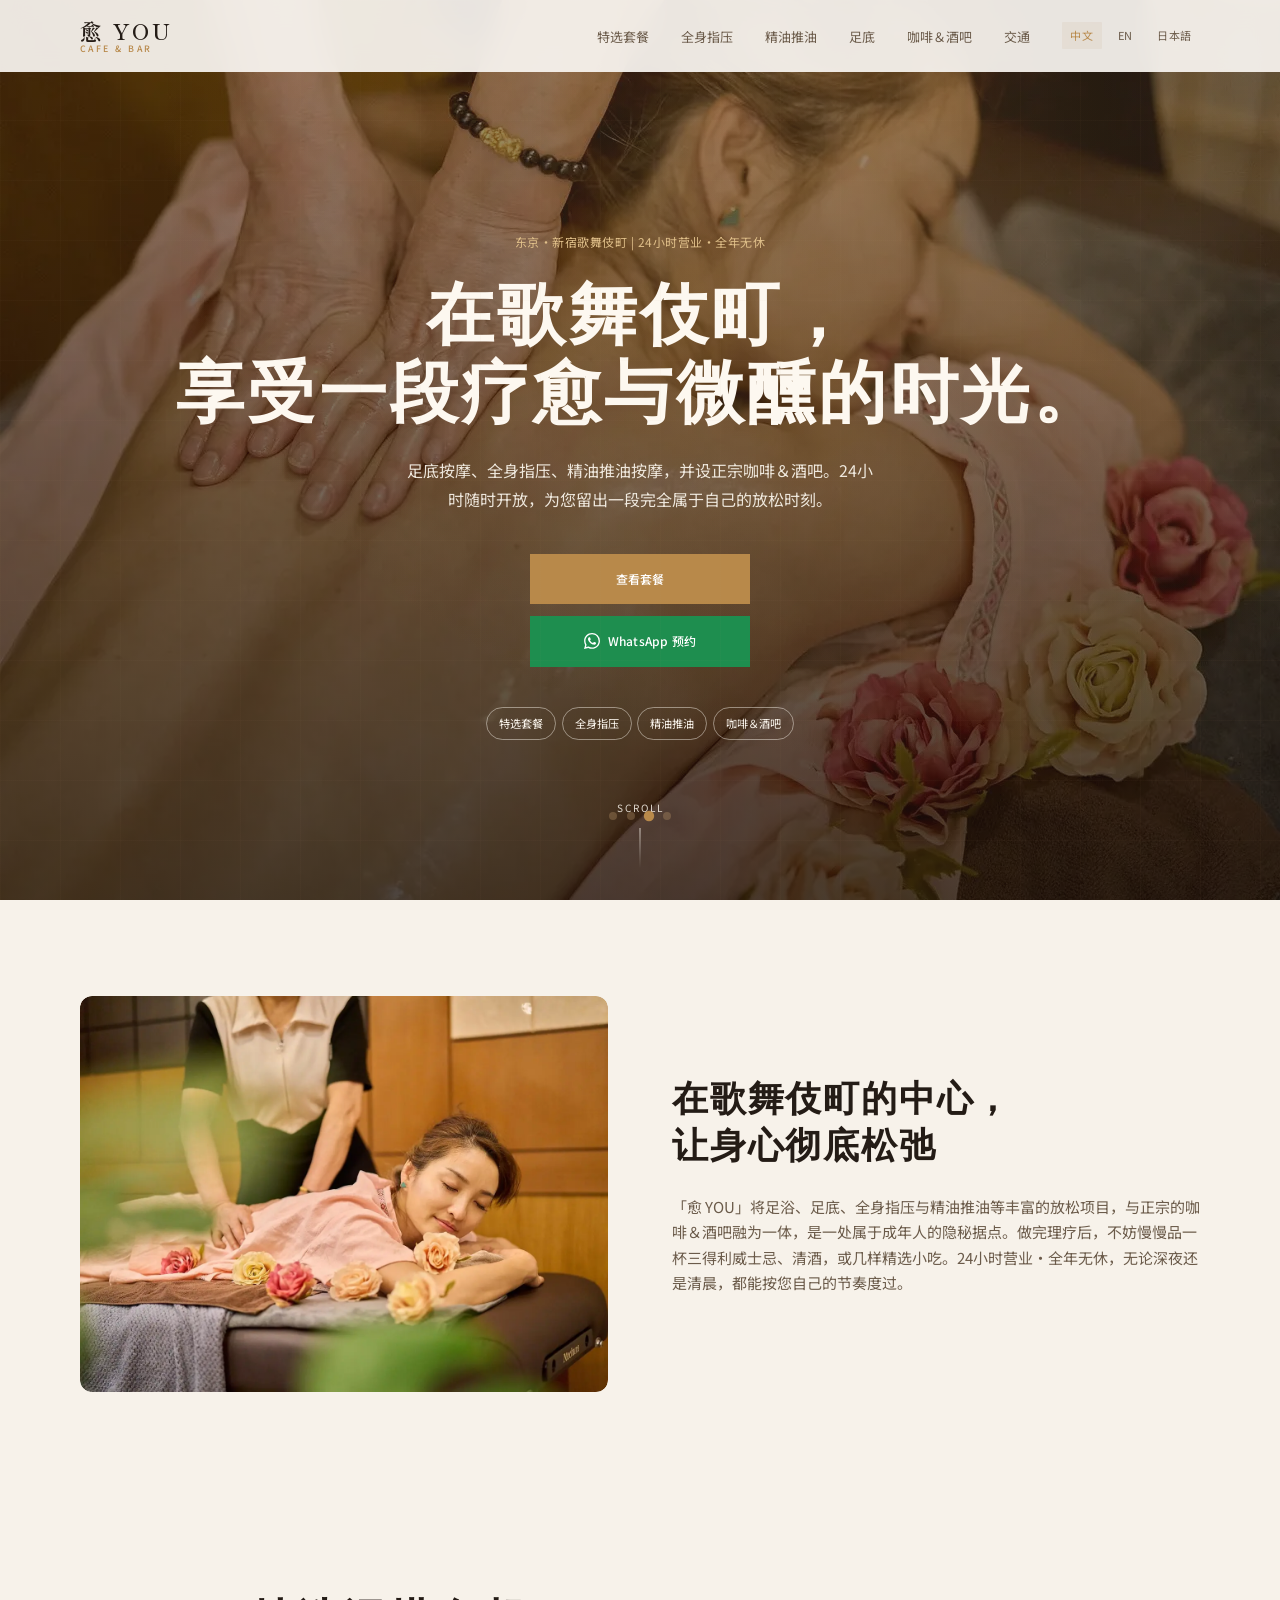
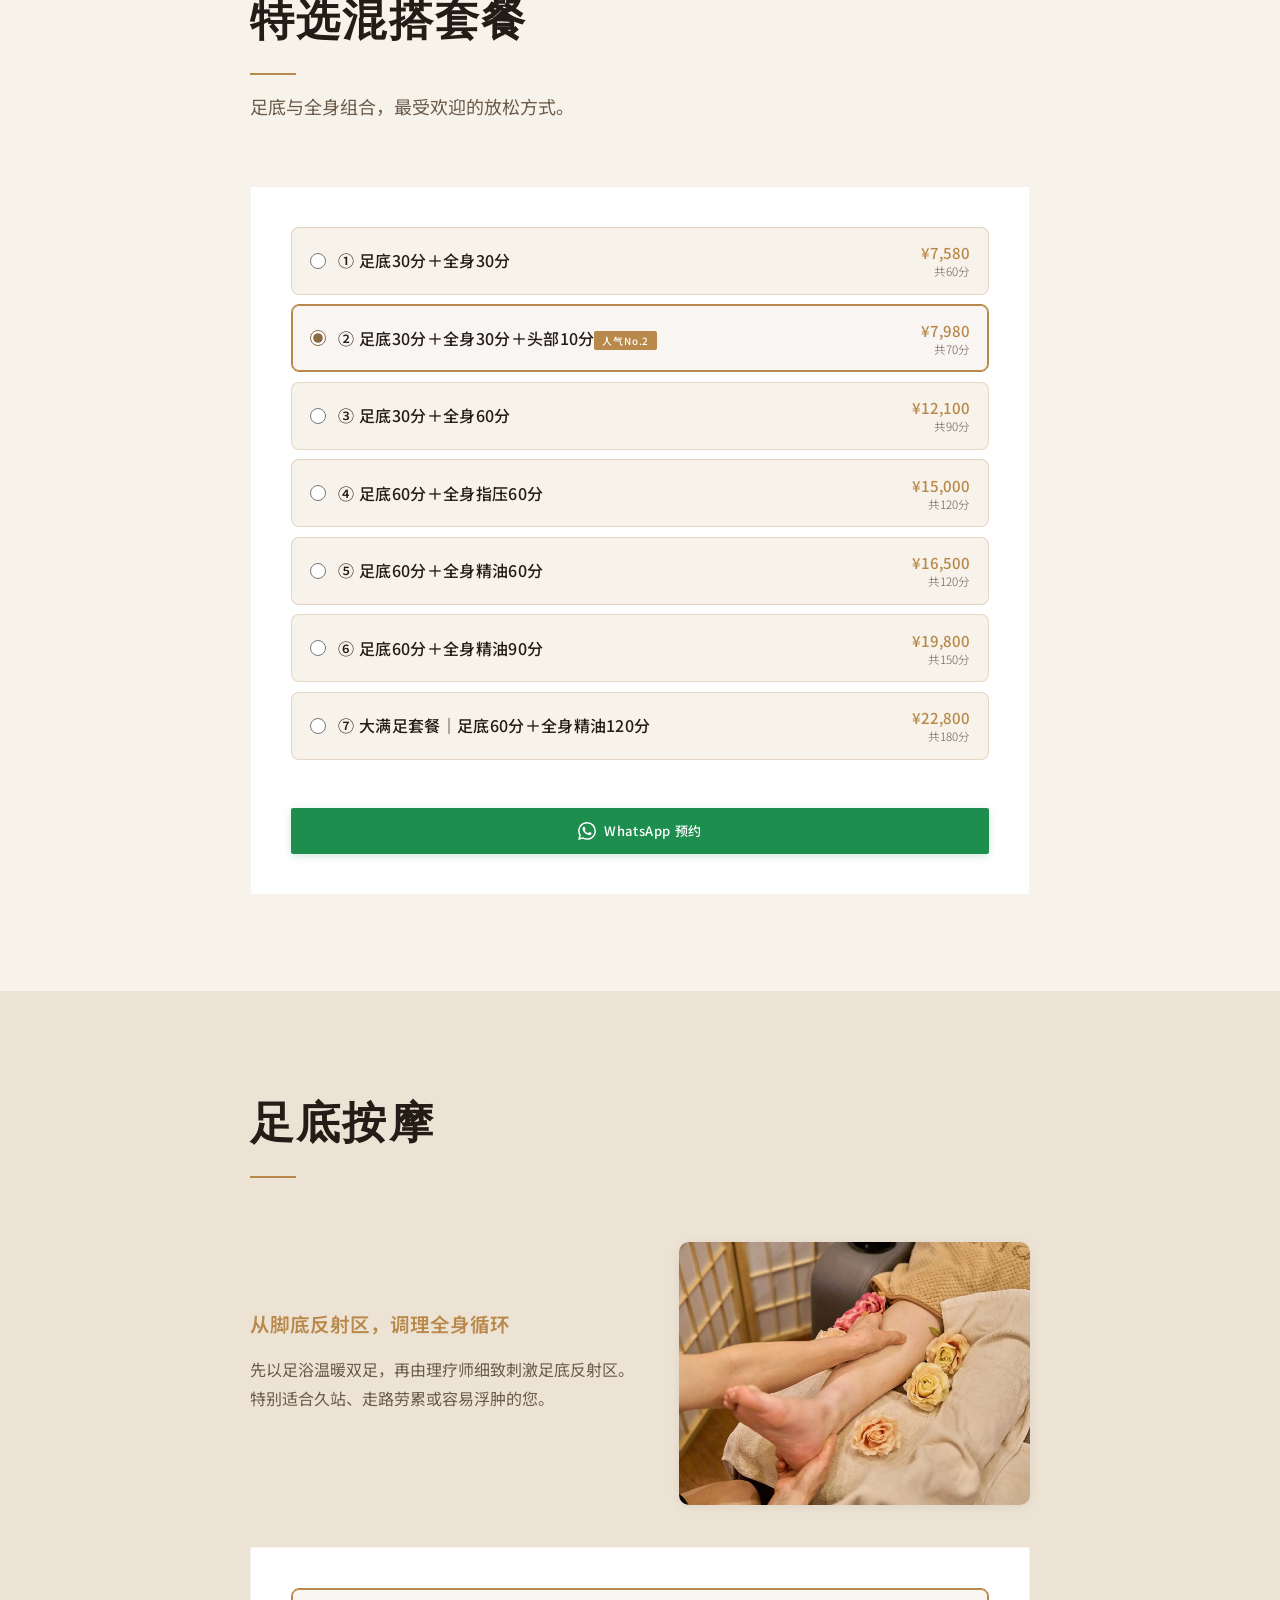
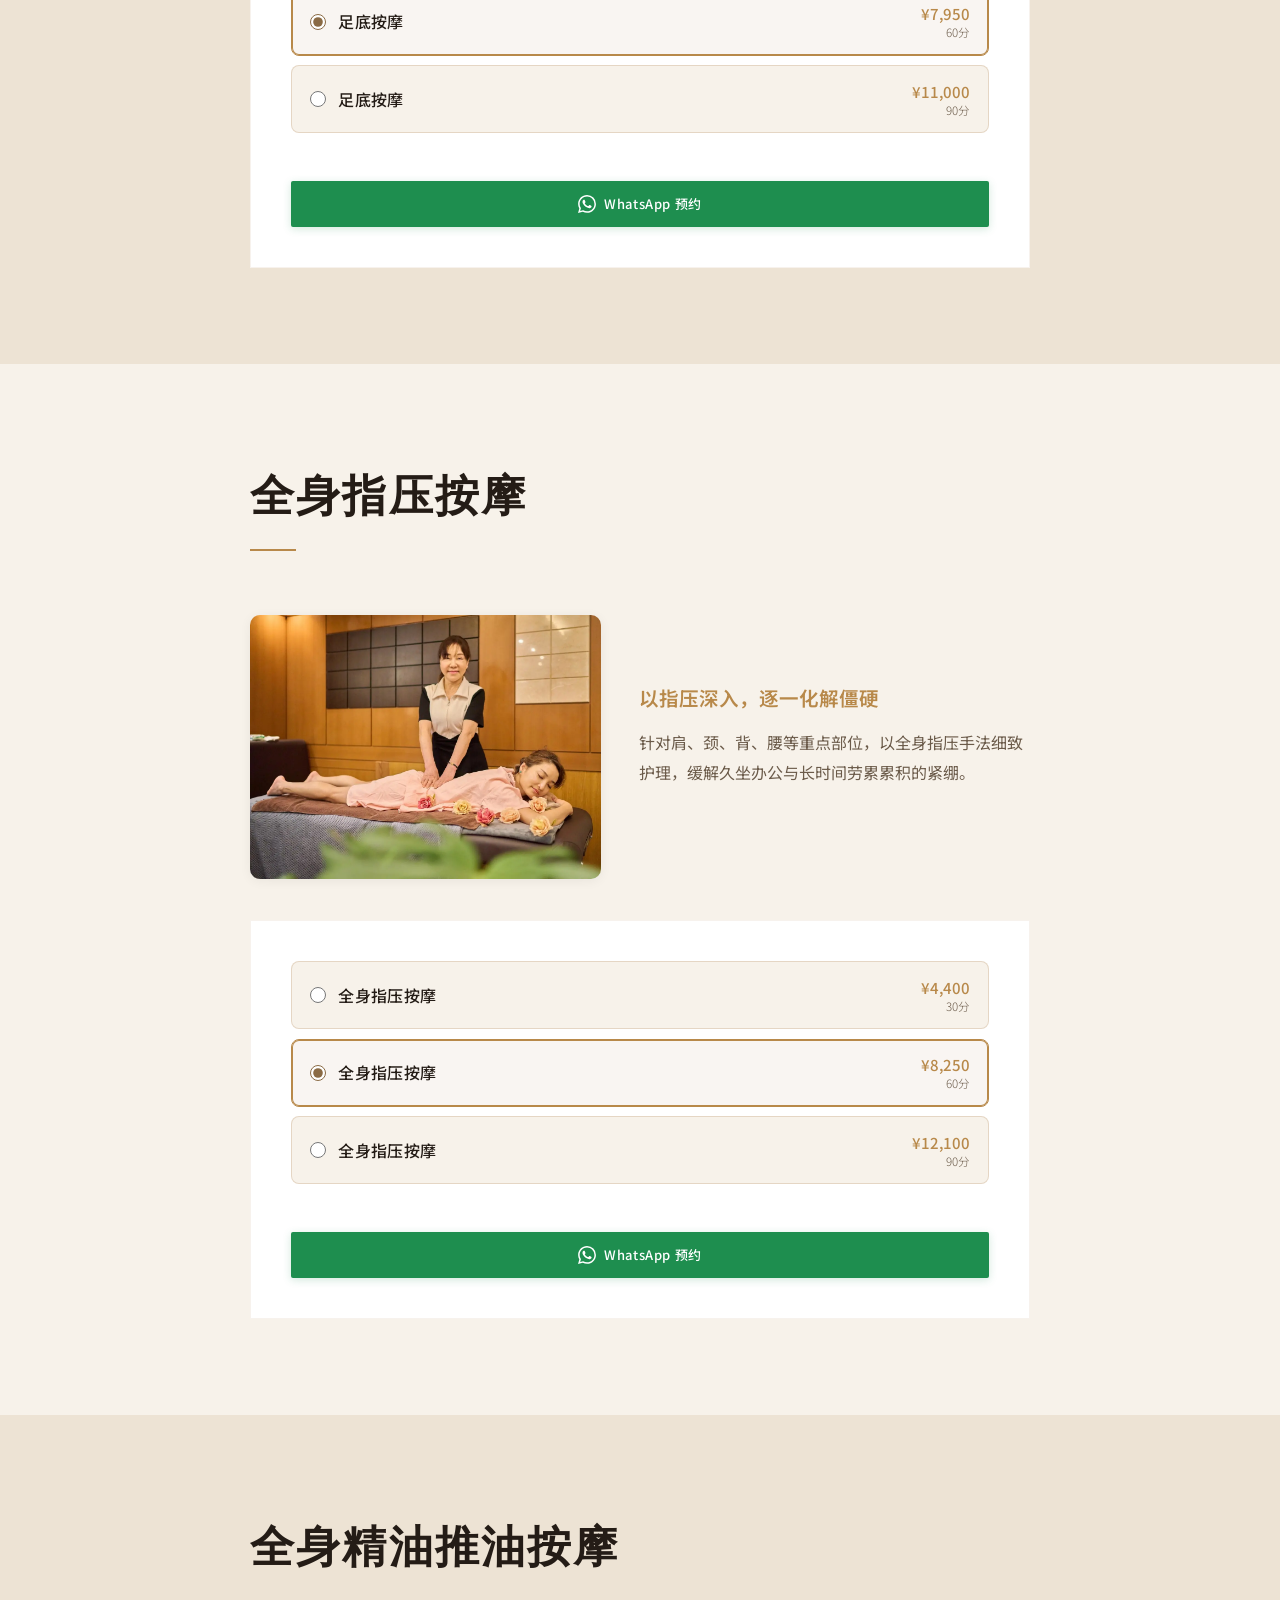
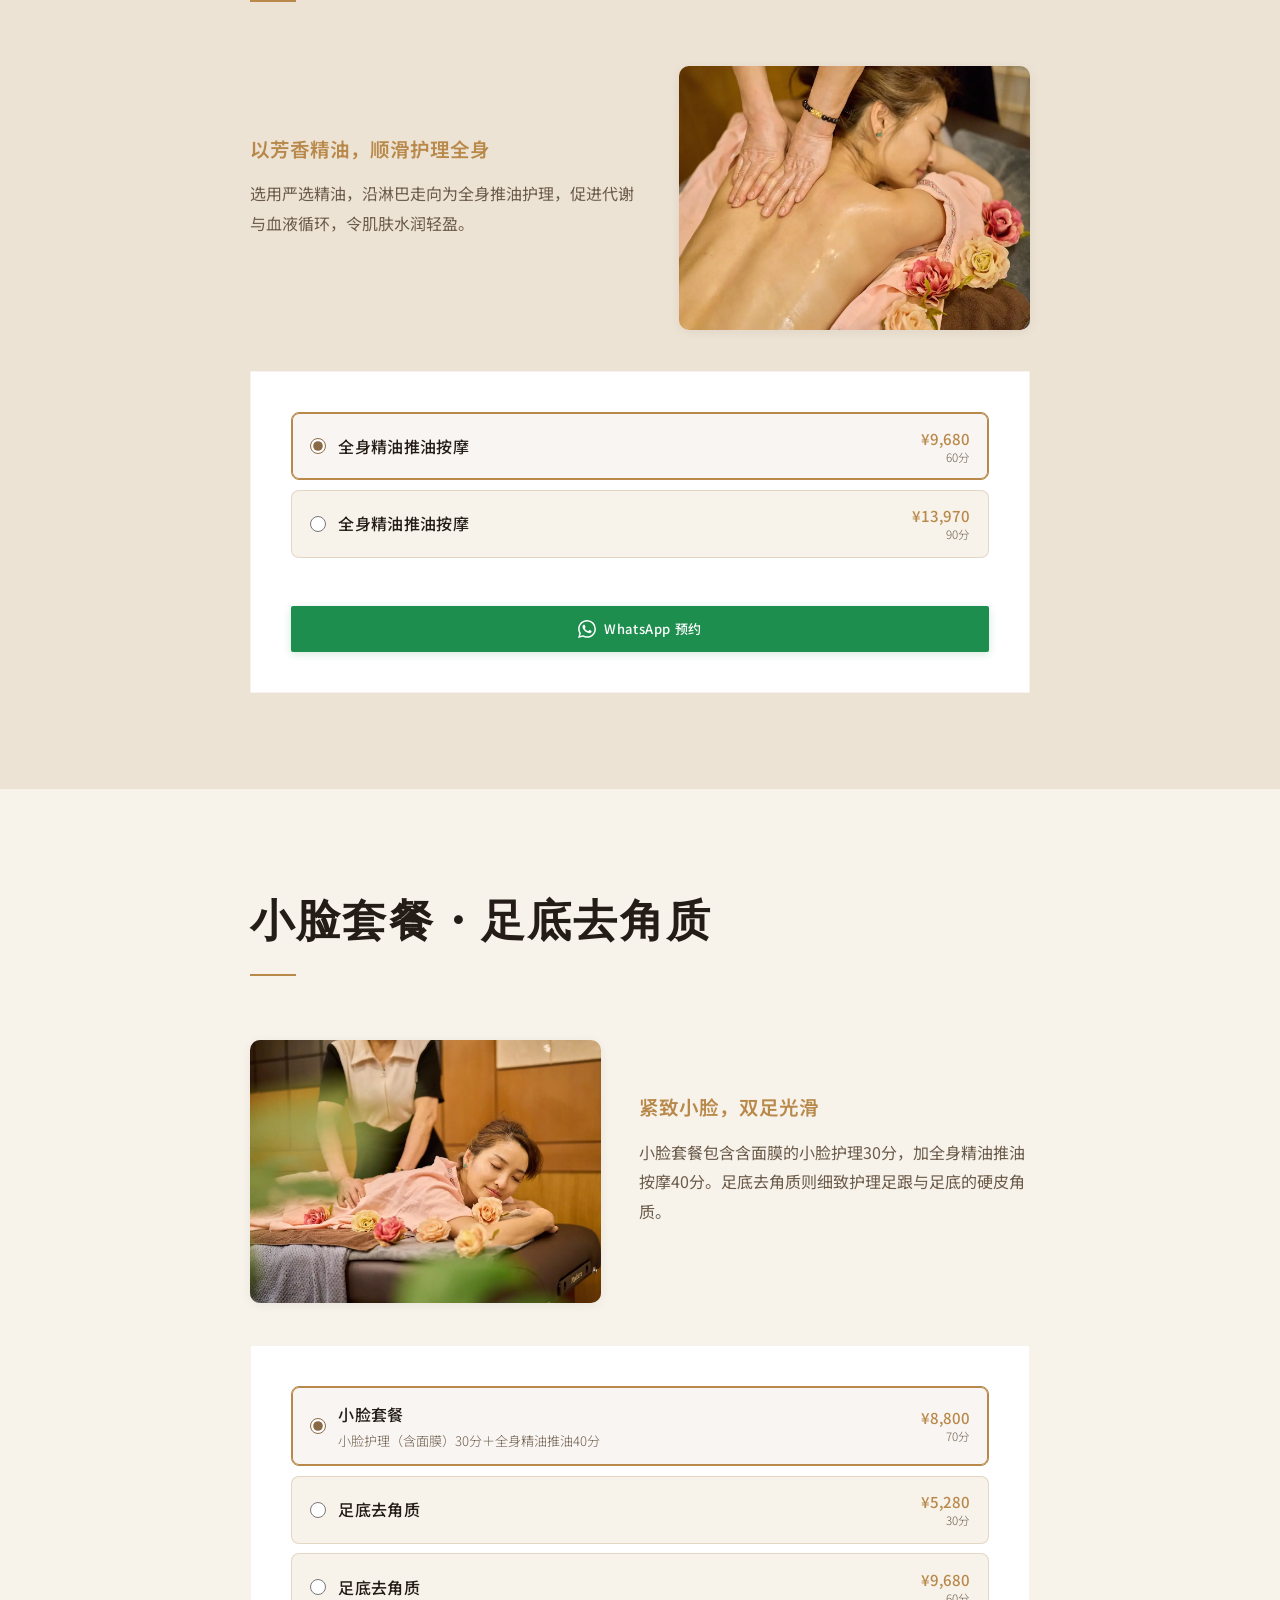
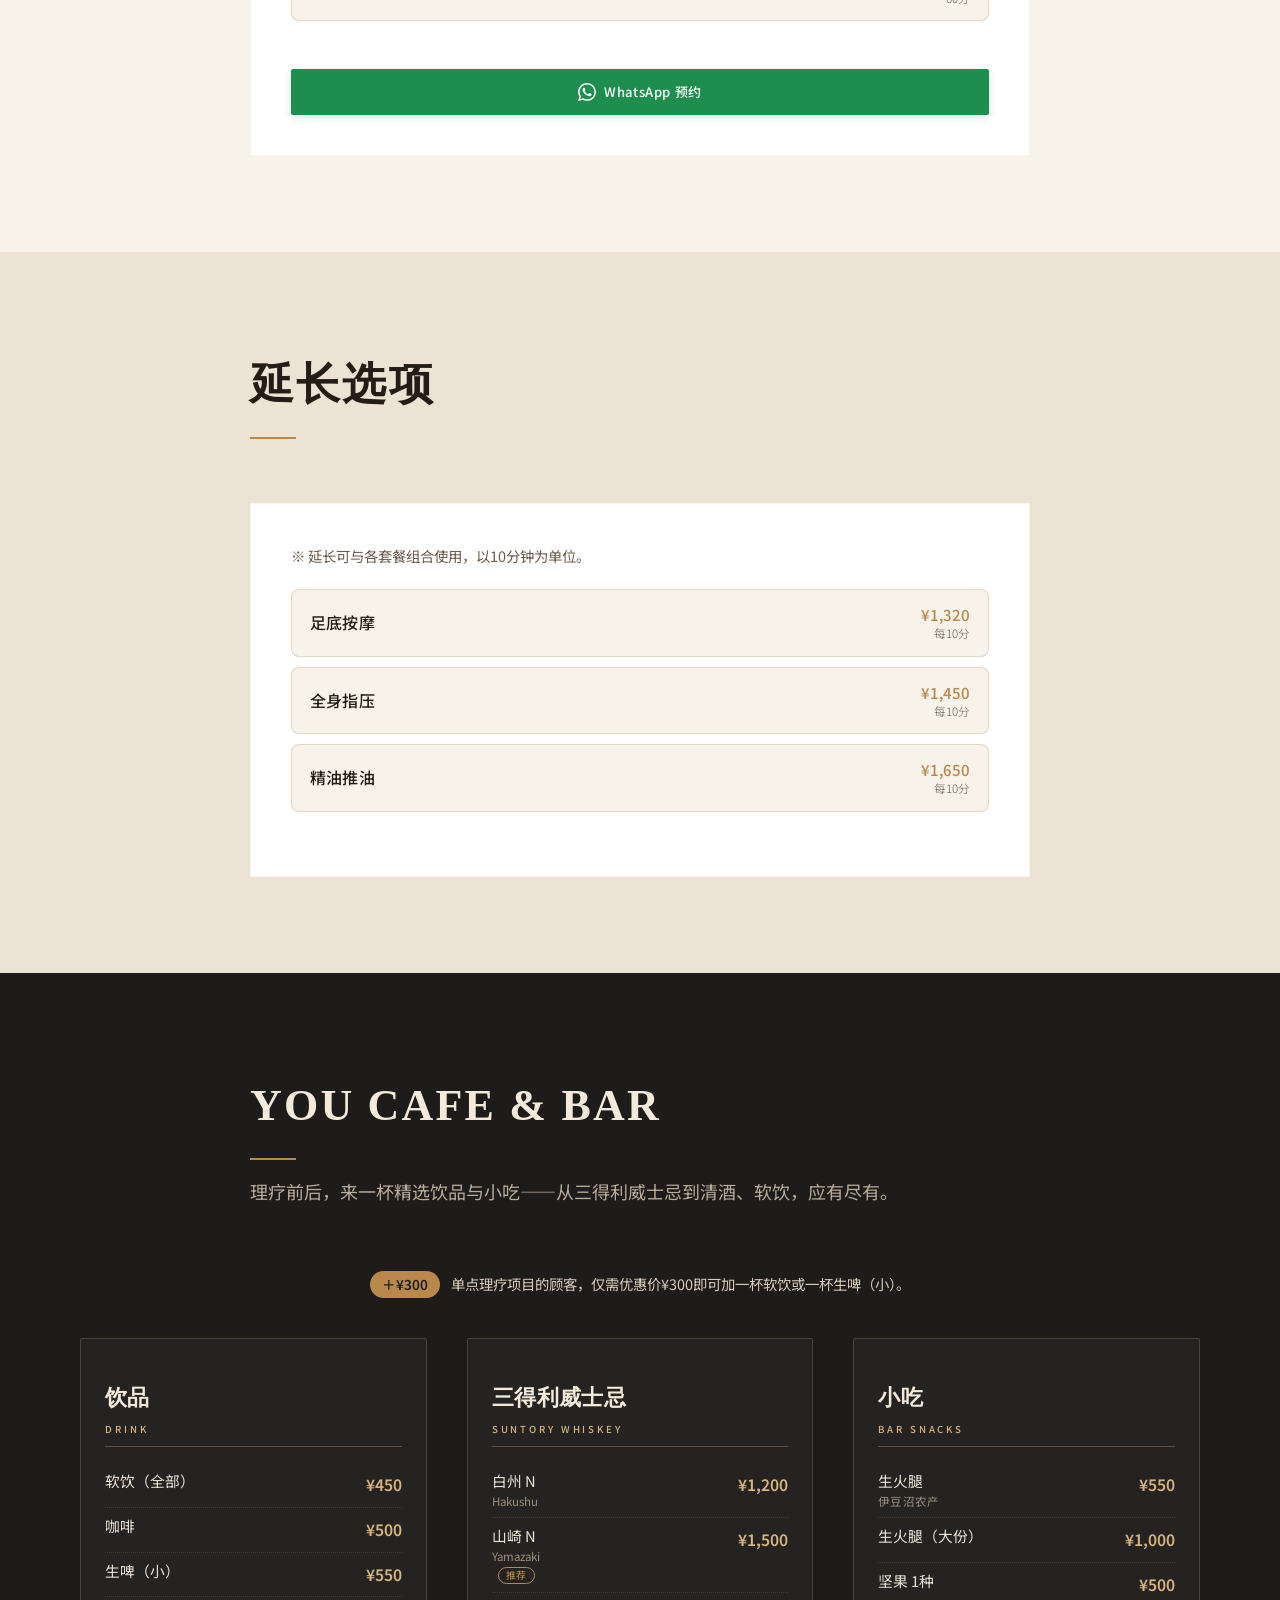
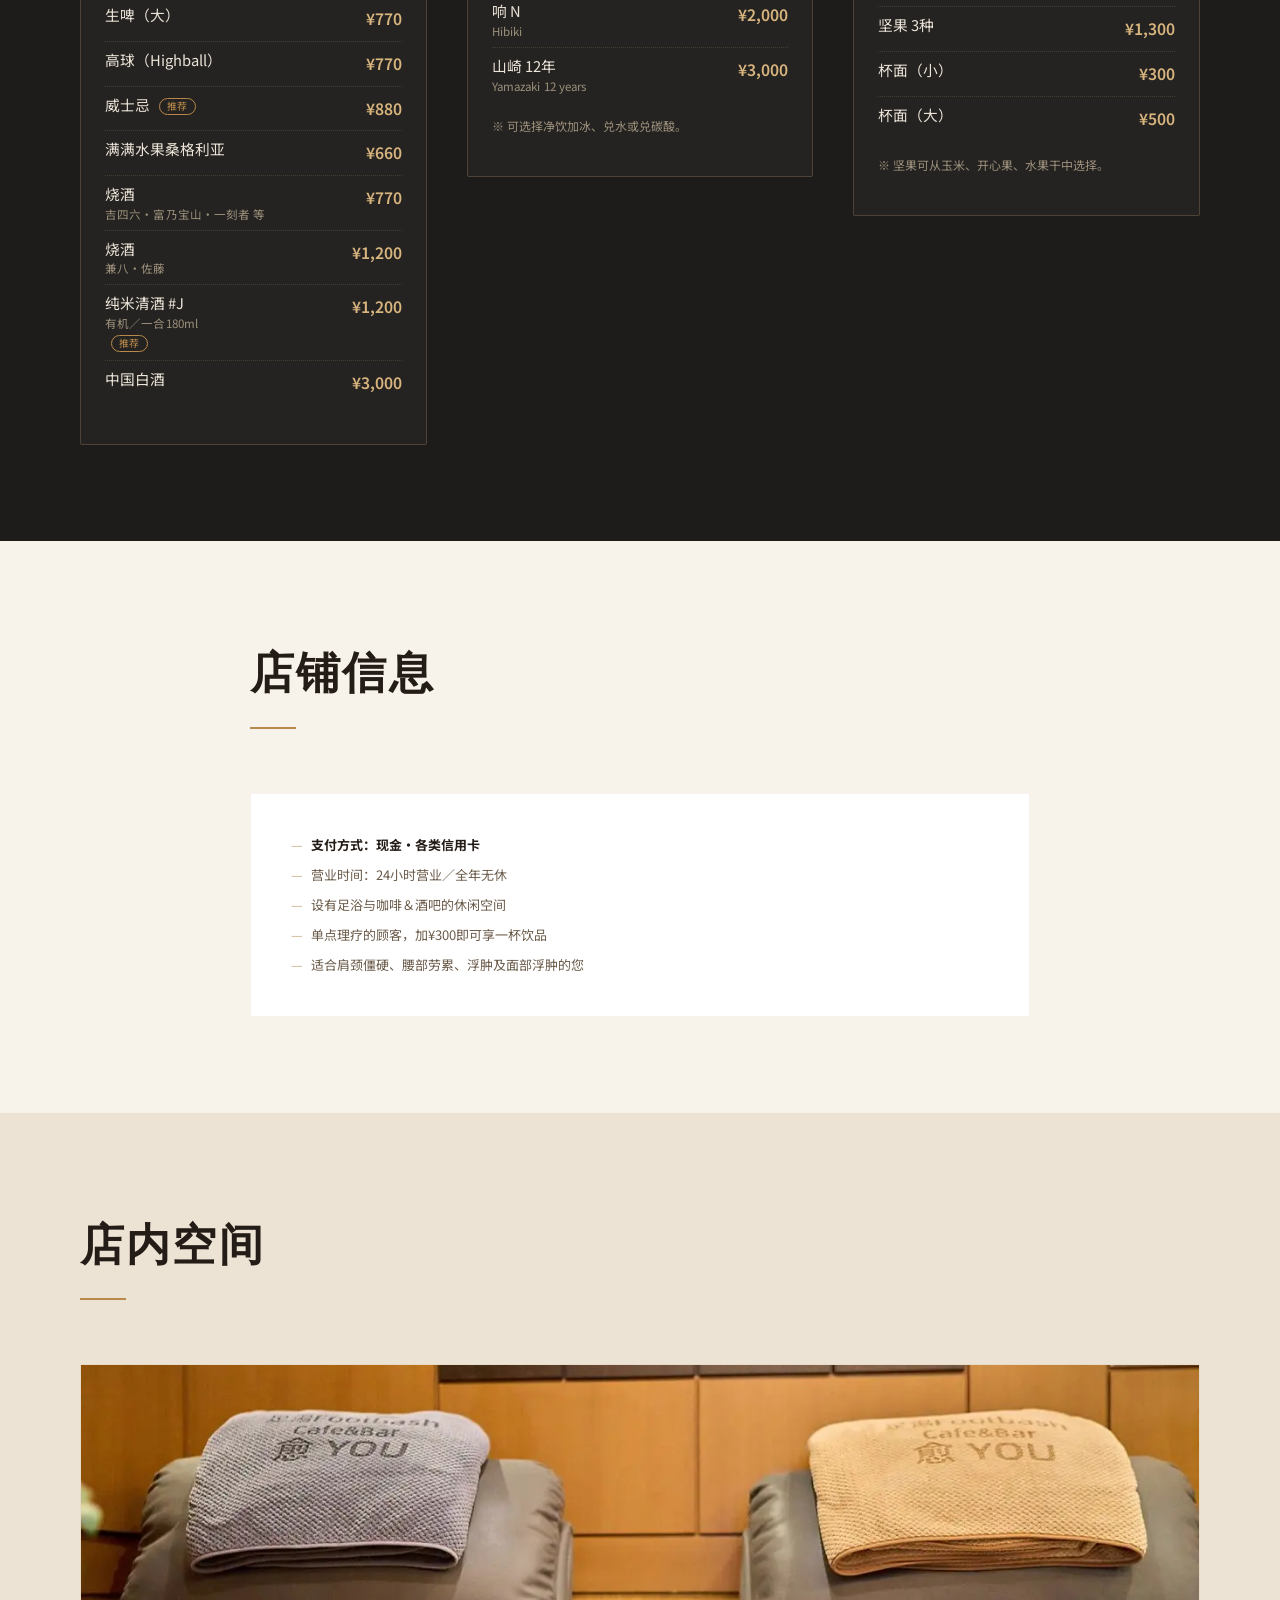
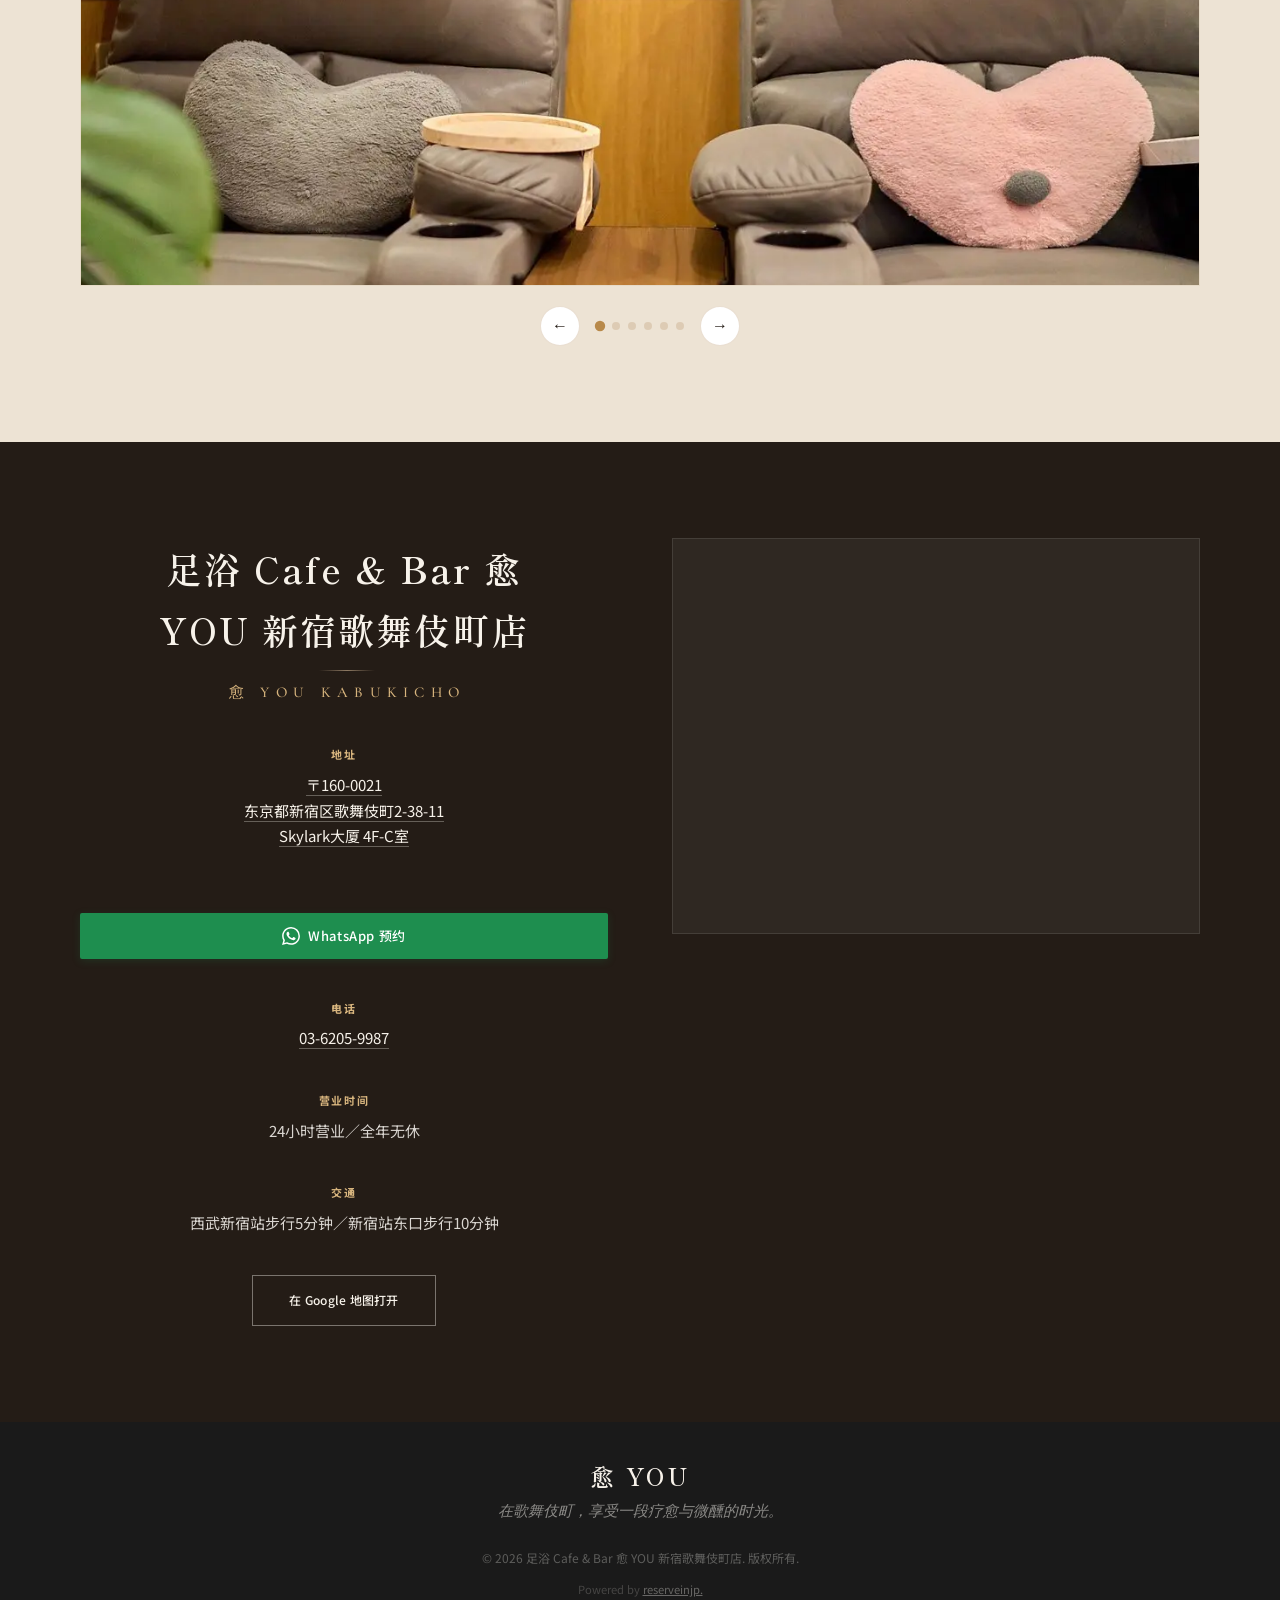
==== cn/index.html @ da5c8e1c "Deploy 足湯 Cafe & Bar 愈 YOU 新宿歌舞伎町店 site (jp/en/cn + booking + CAFE&BAR)" ====
<!DOCTYPE html>
<html lang="zh-CN">
<head>
  <meta charset="UTF-8">
  <meta name="viewport" content="width=device-width, initial-scale=1.0">
  <meta name="description" content="东京・新宿歌舞伎町「足浴 Cafe & Bar 愈 YOU」。足底按摩、全身指压、精油推油按摩，并设正宗咖啡＆酒吧。24小时营业・全年无休，随时放松身心的成人休闲空间。">
  <title>足浴 Cafe &amp; Bar 愈 YOU 新宿歌舞伎町店 | 24小时营业的休闲会所</title>
  <link rel="preconnect" href="https://fonts.googleapis.com">
  <link rel="preconnect" href="https://fonts.gstatic.com" crossorigin>
  <link href="https://fonts.googleapis.com/css2?family=Cormorant+Garamond:wght@500&family=Noto+Sans+JP:wght@400;500;600&family=Noto+Sans+SC:wght@400;500&family=Shippori+Mincho:wght@500;600&display=swap" rel="stylesheet">
  <link rel="stylesheet" href="../styles.css">
</head>
<body>
  <header class="header" id="header">
    <nav class="nav container">
      <a href="../landing.html" class="logo">愈 YOU<span class="logo-sub">Cafe &amp; Bar</span></a>
      <button class="nav-toggle" aria-label="menu" aria-expanded="false">
        <span></span>
        <span></span>
      </button>
      <div class="nav-menu">
        <ul class="nav-links">
          <li><a href="#special">特选套餐</a></li>
          <li><a href="#body">全身指压</a></li>
          <li><a href="#oil">精油推油</a></li>
          <li><a href="#foot">足底</a></li>
          <li><a href="#cafebar">咖啡＆酒吧</a></li>
          <li><a href="#visit">交通</a></li>
        </ul>
        <div class="lang-switch">
          <a href="../cn/index.html" class="active">中文</a>
          <a href="../en/index.html">EN</a>
          <a href="../jp/index.html">日本語</a>
        </div>
      </div>
    </nav>
  </header>

  <main>
    <section class="hero">
      <div class="hero-carousel" id="heroCarousel">
        <div class="hero-slide active" style="background-image: url(../assets/images/interior.webp);"></div>
        <div class="hero-slide" style="background-image: url(../assets/images/room.webp);"></div>
        <div class="hero-slide" style="background-image: url(../assets/images/oil.webp);"></div>
        <div class="hero-slide" style="background-image: url(../assets/images/bar.webp);"></div>
      </div>
      <div class="hero-grid-overlay"></div>
      <div class="hero-content container">
        <p class="hero-tag">东京・新宿歌舞伎町 | 24小时营业・全年无休</p>
        <h1>在歌舞伎町，<br>享受一段疗愈与微醺的时光。</h1>
        <p class="hero-sub">足底按摩、全身指压、精油推油按摩，并设正宗咖啡＆酒吧。24小时随时开放，为您留出一段完全属于自己的放松时刻。</p>
        <div class="hero-cta">
          <a href="#special" class="btn btn-primary">查看套餐</a>
          <a href="../booking.html?lang=cn" class="btn btn-whatsapp">
            <svg viewBox="0 0 24 24"><path d="M17.472 14.382c-.297-.149-1.758-.867-2.03-.967-.273-.099-.471-.148-.67.15-.197.297-.767.966-.94 1.164-.173.199-.347.223-.644.075-.297-.15-1.255-.463-2.39-1.475-.884-.788-1.48-1.761-1.653-2.059-.173-.297-.018-.458.13-.606.134-.133.298-.347.446-.52.149-.174.198-.298.298-.497.099-.198.05-.371-.025-.52-.075-.149-.669-1.612-.916-2.207-.242-.579-.487-.5-.669-.51-.173-.008-.371-.01-.57-.01-.198 0-.52.074-.792.372-.272.297-1.04 1.016-1.04 2.479 0 1.462 1.065 2.875 1.213 3.074.149.198 2.096 3.2 5.077 4.487.709.306 1.262.489 1.694.625.712.227 1.36.195 1.871.118.571-.085 1.758-.719 2.006-1.413.248-.694.248-1.289.173-1.413-.074-.124-.272-.198-.57-.347m-5.421 7.403h-.004a9.87 9.87 0 01-5.031-1.378l-.361-.214-3.741.982.998-3.648-.235-.374a9.86 9.86 0 01-1.51-5.26c.001-5.45 4.436-9.884 9.888-9.884 2.64 0 5.122 1.03 6.988 2.898a9.825 9.825 0 012.893 6.994c-.003 5.45-4.437 9.884-9.885 9.884m8.413-18.297A11.815 11.815 0 0012.05 0C5.495 0 .16 5.335.157 11.892c0 2.096.547 4.142 1.588 5.945L.057 24l6.305-1.654a11.882 11.882 0 005.683 1.448h.005c6.554 0 11.89-5.335 11.893-11.893a11.821 11.821 0 00-3.48-8.413Z"/></svg>
            WhatsApp 预约
          </a>
        </div>
        <div class="hero-quick-nav">
          <a href="#special" class="hero-nav-pill">特选套餐</a>
          <a href="#body" class="hero-nav-pill">全身指压</a>
          <a href="#oil" class="hero-nav-pill">精油推油</a>
          <a href="#cafebar" class="hero-nav-pill">咖啡＆酒吧</a>
        </div>
      </div>
      <div class="hero-dots" id="heroDots">
        <button class="hero-dot active" data-index="0" aria-label="Slide 1"></button>
        <button class="hero-dot" data-index="1" aria-label="Slide 2"></button>
        <button class="hero-dot" data-index="2" aria-label="Slide 3"></button>
        <button class="hero-dot" data-index="3" aria-label="Slide 4"></button>
      </div>
      <div class="hero-scroll">
        <span>Scroll</span>
        <div class="scroll-line"></div>
      </div>
    </section>

    <section class="intro section">
      <div class="container intro-grid">
        <div class="intro-text">
          <h2>在歌舞伎町的中心，<br>让身心彻底松弛</h2>
          <p>「愈 YOU」将足浴、足底、全身指压与精油推油等丰富的放松项目，与正宗的咖啡＆酒吧融为一体，是一处属于成年人的隐秘据点。做完理疗后，不妨慢慢品一杯三得利威士忌、清酒，或几样精选小吃。24小时营业・全年无休，无论深夜还是清晨，都能按您自己的节奏度过。</p>
        </div>
        <div class="intro-features">
          <div class="intro-promo-image">
            <img src="../assets/images/relax.webp" alt="愈 YOU 新宿歌舞伎町店" loading="lazy">
          </div>
        </div>
      </div>
    </section>

    <section class="services section" id="special">
      <div class="container">
        <header class="section-header">
          <h2>特选混搭套餐</h2>
          <p class="section-sub">足底与全身组合，最受欢迎的放松方式。</p>
        </header>
        <article class="service-card service-card-wide">
          <div class="option-rows">
            <label class="opt-row">
              <input type="radio" name="special-sel" value="Special 1: Foot30 + Body30 (60min)">
              <span class="opt-duration"><span class="opt-name">① 足底30分＋全身30分</span></span>
              <span class="opt-price">¥7,580<small>共60分</small></span>
            </label>
            <label class="opt-row">
              <input type="radio" name="special-sel" value="Special 2: Foot30 + Body30 + Head10 (70min)" checked>
              <span class="opt-duration"><span class="opt-name">② 足底30分＋全身30分＋头部10分<span class="opt-badge">人气No.2</span></span></span>
              <span class="opt-price">¥7,980<small>共70分</small></span>
            </label>
            <label class="opt-row">
              <input type="radio" name="special-sel" value="Special 3: Foot30 + Body60 (90min)">
              <span class="opt-duration"><span class="opt-name">③ 足底30分＋全身60分</span></span>
              <span class="opt-price">¥12,100<small>共90分</small></span>
            </label>
            <label class="opt-row">
              <input type="radio" name="special-sel" value="Special 4: Foot60 + Body Acupressure60 (120min)">
              <span class="opt-duration"><span class="opt-name">④ 足底60分＋全身指压60分</span></span>
              <span class="opt-price">¥15,000<small>共120分</small></span>
            </label>
            <label class="opt-row">
              <input type="radio" name="special-sel" value="Special 5: Foot60 + Body Oil60 (120min)">
              <span class="opt-duration"><span class="opt-name">⑤ 足底60分＋全身精油60分</span></span>
              <span class="opt-price">¥16,500<small>共120分</small></span>
            </label>
            <label class="opt-row">
              <input type="radio" name="special-sel" value="Special 6: Foot60 + Body Oil90 (150min)">
              <span class="opt-duration"><span class="opt-name">⑥ 足底60分＋全身精油90分</span></span>
              <span class="opt-price">¥19,800<small>共150分</small></span>
            </label>
            <label class="opt-row">
              <input type="radio" name="special-sel" value="Special 7 Grand: Foot60 + Body Oil120 (180min)">
              <span class="opt-duration"><span class="opt-name">⑦ 大满足套餐｜足底60分＋全身精油120分</span></span>
              <span class="opt-price">¥22,800<small>共180分</small></span>
            </label>
          </div>
          <a href="../booking.html?lang=cn" class="btn-booking"><svg viewBox="0 0 24 24" width="18" height="18"><path d="M17.472 14.382c-.297-.149-1.758-.867-2.03-.967-.273-.099-.471-.148-.67.15-.197.297-.767.966-.94 1.164-.173.199-.347.223-.644.075-.297-.15-1.255-.463-2.39-1.475-.884-.788-1.48-1.761-1.653-2.059-.173-.297-.018-.458.13-.606.134-.133.298-.347.446-.52.149-.174.198-.298.298-.497.099-.198.05-.371-.025-.52-.075-.149-.669-1.612-.916-2.207-.242-.579-.487-.5-.669-.51-.173-.008-.371-.01-.57-.01-.198 0-.52.074-.792.372-.272.297-1.04 1.016-1.04 2.479 0 1.462 1.065 2.875 1.213 3.074.149.198 2.096 3.2 5.077 4.487.709.306 1.262.489 1.694.625.712.227 1.36.195 1.871.118.571-.085 1.758-.719 2.006-1.413.248-.694.248-1.289.173-1.413-.074-.124-.272-.198-.57-.347m-5.421 7.403h-.004a9.87 9.87 0 01-5.031-1.378l-.361-.214-3.741.982.998-3.648-.235-.374a9.86 9.86 0 01-1.51-5.26c.001-5.45 4.436-9.884 9.888-9.884 2.64 0 5.122 1.03 6.988 2.898a9.825 9.825 0 012.893 6.994c-.003 5.45-4.437 9.884-9.885 9.884m8.413-18.297A11.815 11.815 0 0012.05 0C5.495 0 .16 5.335.157 11.892c0 2.096.547 4.142 1.588 5.945L.057 24l6.305-1.654a11.882 11.882 0 005.683 1.448h.005c6.554 0 11.89-5.335 11.893-11.893a11.821 11.821 0 00-3.48-8.413Z" fill="currentColor"/></svg> WhatsApp 预约</a>
        </article>
      </div>
    </section>

    <section class="services section section-alt" id="foot">
      <div class="container">
        <header class="section-header">
          <h2>足底按摩</h2>
        </header>
        <div class="service-intro">
          <div class="service-photo"><img src="../assets/images/foot.webp" alt="足底按摩" loading="lazy"></div>
          <div class="service-desc">
            <p class="service-tagline">从脚底反射区，调理全身循环</p>
            <p>先以足浴温暖双足，再由理疗师细致刺激足底反射区。特别适合久站、走路劳累或容易浮肿的您。</p>
          </div>
        </div>
        <article class="service-card service-card-wide">
          <div class="option-rows">
            <label class="opt-row">
              <input type="radio" name="foot-sel" value="Foot Massage 60min" checked>
              <span class="opt-duration"><span class="opt-name">足底按摩</span></span>
              <span class="opt-price">¥7,950<small>60分</small></span>
            </label>
            <label class="opt-row">
              <input type="radio" name="foot-sel" value="Foot Massage 90min">
              <span class="opt-duration"><span class="opt-name">足底按摩</span></span>
              <span class="opt-price">¥11,000<small>90分</small></span>
            </label>
          </div>
          <a href="../booking.html?lang=cn" class="btn-booking"><svg viewBox="0 0 24 24" width="18" height="18"><path d="M17.472 14.382c-.297-.149-1.758-.867-2.03-.967-.273-.099-.471-.148-.67.15-.197.297-.767.966-.94 1.164-.173.199-.347.223-.644.075-.297-.15-1.255-.463-2.39-1.475-.884-.788-1.48-1.761-1.653-2.059-.173-.297-.018-.458.13-.606.134-.133.298-.347.446-.52.149-.174.198-.298.298-.497.099-.198.05-.371-.025-.52-.075-.149-.669-1.612-.916-2.207-.242-.579-.487-.5-.669-.51-.173-.008-.371-.01-.57-.01-.198 0-.52.074-.792.372-.272.297-1.04 1.016-1.04 2.479 0 1.462 1.065 2.875 1.213 3.074.149.198 2.096 3.2 5.077 4.487.709.306 1.262.489 1.694.625.712.227 1.36.195 1.871.118.571-.085 1.758-.719 2.006-1.413.248-.694.248-1.289.173-1.413-.074-.124-.272-.198-.57-.347m-5.421 7.403h-.004a9.87 9.87 0 01-5.031-1.378l-.361-.214-3.741.982.998-3.648-.235-.374a9.86 9.86 0 01-1.51-5.26c.001-5.45 4.436-9.884 9.888-9.884 2.64 0 5.122 1.03 6.988 2.898a9.825 9.825 0 012.893 6.994c-.003 5.45-4.437 9.884-9.885 9.884m8.413-18.297A11.815 11.815 0 0012.05 0C5.495 0 .16 5.335.157 11.892c0 2.096.547 4.142 1.588 5.945L.057 24l6.305-1.654a11.882 11.882 0 005.683 1.448h.005c6.554 0 11.89-5.335 11.893-11.893a11.821 11.821 0 00-3.48-8.413Z" fill="currentColor"/></svg> WhatsApp 预约</a>
        </article>
      </div>
    </section>

    <section class="services section" id="body">
      <div class="container">
        <header class="section-header">
          <h2>全身指压按摩</h2>
        </header>
        <div class="service-intro">
          <div class="service-photo"><img src="../assets/images/room.webp" alt="全身指压按摩" loading="lazy"></div>
          <div class="service-desc">
            <p class="service-tagline">以指压深入，逐一化解僵硬</p>
            <p>针对肩、颈、背、腰等重点部位，以全身指压手法细致护理，缓解久坐办公与长时间劳累累积的紧绷。</p>
          </div>
        </div>
        <article class="service-card service-card-wide">
          <div class="option-rows">
            <label class="opt-row">
              <input type="radio" name="body-sel" value="Body Acupressure 30min">
              <span class="opt-duration"><span class="opt-name">全身指压按摩</span></span>
              <span class="opt-price">¥4,400<small>30分</small></span>
            </label>
            <label class="opt-row">
              <input type="radio" name="body-sel" value="Body Acupressure 60min" checked>
              <span class="opt-duration"><span class="opt-name">全身指压按摩</span></span>
              <span class="opt-price">¥8,250<small>60分</small></span>
            </label>
            <label class="opt-row">
              <input type="radio" name="body-sel" value="Body Acupressure 90min">
              <span class="opt-duration"><span class="opt-name">全身指压按摩</span></span>
              <span class="opt-price">¥12,100<small>90分</small></span>
            </label>
          </div>
          <a href="../booking.html?lang=cn" class="btn-booking"><svg viewBox="0 0 24 24" width="18" height="18"><path d="M17.472 14.382c-.297-.149-1.758-.867-2.03-.967-.273-.099-.471-.148-.67.15-.197.297-.767.966-.94 1.164-.173.199-.347.223-.644.075-.297-.15-1.255-.463-2.39-1.475-.884-.788-1.48-1.761-1.653-2.059-.173-.297-.018-.458.13-.606.134-.133.298-.347.446-.52.149-.174.198-.298.298-.497.099-.198.05-.371-.025-.52-.075-.149-.669-1.612-.916-2.207-.242-.579-.487-.5-.669-.51-.173-.008-.371-.01-.57-.01-.198 0-.52.074-.792.372-.272.297-1.04 1.016-1.04 2.479 0 1.462 1.065 2.875 1.213 3.074.149.198 2.096 3.2 5.077 4.487.709.306 1.262.489 1.694.625.712.227 1.36.195 1.871.118.571-.085 1.758-.719 2.006-1.413.248-.694.248-1.289.173-1.413-.074-.124-.272-.198-.57-.347m-5.421 7.403h-.004a9.87 9.87 0 01-5.031-1.378l-.361-.214-3.741.982.998-3.648-.235-.374a9.86 9.86 0 01-1.51-5.26c.001-5.45 4.436-9.884 9.888-9.884 2.64 0 5.122 1.03 6.988 2.898a9.825 9.825 0 012.893 6.994c-.003 5.45-4.437 9.884-9.885 9.884m8.413-18.297A11.815 11.815 0 0012.05 0C5.495 0 .16 5.335.157 11.892c0 2.096.547 4.142 1.588 5.945L.057 24l6.305-1.654a11.882 11.882 0 005.683 1.448h.005c6.554 0 11.89-5.335 11.893-11.893a11.821 11.821 0 00-3.48-8.413Z" fill="currentColor"/></svg> WhatsApp 预约</a>
        </article>
      </div>
    </section>

    <section class="services section section-alt" id="oil">
      <div class="container">
        <header class="section-header">
          <h2>全身精油推油按摩</h2>
        </header>
        <div class="service-intro">
          <div class="service-photo"><img src="../assets/images/oil.webp" alt="全身精油推油按摩" loading="lazy"></div>
          <div class="service-desc">
            <p class="service-tagline">以芳香精油，顺滑护理全身</p>
            <p>选用严选精油，沿淋巴走向为全身推油护理，促进代谢与血液循环，令肌肤水润轻盈。</p>
          </div>
        </div>
        <article class="service-card service-card-wide">
          <div class="option-rows">
            <label class="opt-row">
              <input type="radio" name="oil-sel" value="Body Oil Massage 60min" checked>
              <span class="opt-duration"><span class="opt-name">全身精油推油按摩</span></span>
              <span class="opt-price">¥9,680<small>60分</small></span>
            </label>
            <label class="opt-row">
              <input type="radio" name="oil-sel" value="Body Oil Massage 90min">
              <span class="opt-duration"><span class="opt-name">全身精油推油按摩</span></span>
              <span class="opt-price">¥13,970<small>90分</small></span>
            </label>
          </div>
          <a href="../booking.html?lang=cn" class="btn-booking"><svg viewBox="0 0 24 24" width="18" height="18"><path d="M17.472 14.382c-.297-.149-1.758-.867-2.03-.967-.273-.099-.471-.148-.67.15-.197.297-.767.966-.94 1.164-.173.199-.347.223-.644.075-.297-.15-1.255-.463-2.39-1.475-.884-.788-1.48-1.761-1.653-2.059-.173-.297-.018-.458.13-.606.134-.133.298-.347.446-.52.149-.174.198-.298.298-.497.099-.198.05-.371-.025-.52-.075-.149-.669-1.612-.916-2.207-.242-.579-.487-.5-.669-.51-.173-.008-.371-.01-.57-.01-.198 0-.52.074-.792.372-.272.297-1.04 1.016-1.04 2.479 0 1.462 1.065 2.875 1.213 3.074.149.198 2.096 3.2 5.077 4.487.709.306 1.262.489 1.694.625.712.227 1.36.195 1.871.118.571-.085 1.758-.719 2.006-1.413.248-.694.248-1.289.173-1.413-.074-.124-.272-.198-.57-.347m-5.421 7.403h-.004a9.87 9.87 0 01-5.031-1.378l-.361-.214-3.741.982.998-3.648-.235-.374a9.86 9.86 0 01-1.51-5.26c.001-5.45 4.436-9.884 9.888-9.884 2.64 0 5.122 1.03 6.988 2.898a9.825 9.825 0 012.893 6.994c-.003 5.45-4.437 9.884-9.885 9.884m8.413-18.297A11.815 11.815 0 0012.05 0C5.495 0 .16 5.335.157 11.892c0 2.096.547 4.142 1.588 5.945L.057 24l6.305-1.654a11.882 11.882 0 005.683 1.448h.005c6.554 0 11.89-5.335 11.893-11.893a11.821 11.821 0 00-3.48-8.413Z" fill="currentColor"/></svg> WhatsApp 预约</a>
        </article>
      </div>
    </section>

    <section class="services section" id="face">
      <div class="container">
        <header class="section-header">
          <h2>小脸套餐・足底去角质</h2>
        </header>
        <div class="service-intro">
          <div class="service-photo"><img src="../assets/images/relax.webp" alt="小脸套餐" loading="lazy"></div>
          <div class="service-desc">
            <p class="service-tagline">紧致小脸，双足光滑</p>
            <p>小脸套餐包含含面膜的小脸护理30分，加全身精油推油按摩40分。足底去角质则细致护理足跟与足底的硬皮角质。</p>
          </div>
        </div>
        <article class="service-card service-card-wide">
          <div class="option-rows">
            <label class="opt-row">
              <input type="radio" name="face-sel" value="Small Face Course (Face Pack 30min + Body Oil 40min) 70min" checked>
              <span class="opt-duration"><span class="opt-name">小脸套餐</span><span class="opt-sub">小脸护理（含面膜）30分＋全身精油推油40分</span></span>
              <span class="opt-price">¥8,800<small>70分</small></span>
            </label>
            <label class="opt-row">
              <input type="radio" name="face-sel" value="Foot Callus Care 30min">
              <span class="opt-duration"><span class="opt-name">足底去角质</span></span>
              <span class="opt-price">¥5,280<small>30分</small></span>
            </label>
            <label class="opt-row">
              <input type="radio" name="face-sel" value="Foot Callus Care 60min">
              <span class="opt-duration"><span class="opt-name">足底去角质</span></span>
              <span class="opt-price">¥9,680<small>60分</small></span>
            </label>
          </div>
          <a href="../booking.html?lang=cn" class="btn-booking"><svg viewBox="0 0 24 24" width="18" height="18"><path d="M17.472 14.382c-.297-.149-1.758-.867-2.03-.967-.273-.099-.471-.148-.67.15-.197.297-.767.966-.94 1.164-.173.199-.347.223-.644.075-.297-.15-1.255-.463-2.39-1.475-.884-.788-1.48-1.761-1.653-2.059-.173-.297-.018-.458.13-.606.134-.133.298-.347.446-.52.149-.174.198-.298.298-.497.099-.198.05-.371-.025-.52-.075-.149-.669-1.612-.916-2.207-.242-.579-.487-.5-.669-.51-.173-.008-.371-.01-.57-.01-.198 0-.52.074-.792.372-.272.297-1.04 1.016-1.04 2.479 0 1.462 1.065 2.875 1.213 3.074.149.198 2.096 3.2 5.077 4.487.709.306 1.262.489 1.694.625.712.227 1.36.195 1.871.118.571-.085 1.758-.719 2.006-1.413.248-.694.248-1.289.173-1.413-.074-.124-.272-.198-.57-.347m-5.421 7.403h-.004a9.87 9.87 0 01-5.031-1.378l-.361-.214-3.741.982.998-3.648-.235-.374a9.86 9.86 0 01-1.51-5.26c.001-5.45 4.436-9.884 9.888-9.884 2.64 0 5.122 1.03 6.988 2.898a9.825 9.825 0 012.893 6.994c-.003 5.45-4.437 9.884-9.885 9.884m8.413-18.297A11.815 11.815 0 0012.05 0C5.495 0 .16 5.335.157 11.892c0 2.096.547 4.142 1.588 5.945L.057 24l6.305-1.654a11.882 11.882 0 005.683 1.448h.005c6.554 0 11.89-5.335 11.893-11.893a11.821 11.821 0 00-3.48-8.413Z" fill="currentColor"/></svg> WhatsApp 预约</a>
        </article>
      </div>
    </section>

    <section class="services section section-alt" id="option">
      <div class="container">
        <header class="section-header">
          <h2>延长选项</h2>
        </header>
        <article class="service-card service-card-wide">
          <p class="option-note">※ 延长可与各套餐组合使用，以10分钟为单位。</p>
          <div class="option-rows">
            <div class="opt-row opt-static"><span class="opt-duration"><span class="opt-name">足底按摩</span></span><span class="opt-price">¥1,320<small>每10分</small></span></div>
            <div class="opt-row opt-static"><span class="opt-duration"><span class="opt-name">全身指压</span></span><span class="opt-price">¥1,450<small>每10分</small></span></div>
            <div class="opt-row opt-static"><span class="opt-duration"><span class="opt-name">精油推油</span></span><span class="opt-price">¥1,650<small>每10分</small></span></div>
          </div>
        </article>
      </div>
    </section>

    <section class="services section cafebar-section" id="cafebar">
      <div class="container">
        <header class="section-header">
          <h2>YOU CAFE &amp; BAR</h2>
          <p class="section-sub">理疗前后，来一杯精选饮品与小吃——从三得利威士忌到清酒、软饮，应有尽有。</p>
        </header>
        <p class="cafe-promo"><span class="cafe-promo-badge">＋¥300</span> 单点理疗项目的顾客，仅需优惠价¥300即可加一杯软饮或一杯生啤（小）。</p>
        <div class="cafe-grid">
          <div class="cafe-block">
            <h3 class="cafe-block-title">饮品 <span>Drink</span></h3>
            <div class="cafe-rows">
              <div class="cafe-row"><span class="cafe-name">软饮（全部）</span><span class="cafe-price">¥450</span></div>
              <div class="cafe-row"><span class="cafe-name">咖啡</span><span class="cafe-price">¥500</span></div>
              <div class="cafe-row"><span class="cafe-name">生啤（小）</span><span class="cafe-price">¥550</span></div>
              <div class="cafe-row"><span class="cafe-name">生啤（大）</span><span class="cafe-price">¥770</span></div>
              <div class="cafe-row"><span class="cafe-name">高球（Highball）</span><span class="cafe-price">¥770</span></div>
              <div class="cafe-row"><span class="cafe-name">威士忌 <span class="cafe-rec">推荐</span></span><span class="cafe-price">¥880</span></div>
              <div class="cafe-row"><span class="cafe-name">满满水果桑格利亚</span><span class="cafe-price">¥660</span></div>
              <div class="cafe-row"><span class="cafe-name">烧酒 <span class="cafe-desc">吉四六・富乃宝山・一刻者 等</span></span><span class="cafe-price">¥770</span></div>
              <div class="cafe-row"><span class="cafe-name">烧酒 <span class="cafe-desc">兼八・佐藤</span></span><span class="cafe-price">¥1,200</span></div>
              <div class="cafe-row"><span class="cafe-name">纯米清酒 #J <span class="cafe-desc">有机／一合180ml</span> <span class="cafe-rec">推荐</span></span><span class="cafe-price">¥1,200</span></div>
              <div class="cafe-row"><span class="cafe-name">中国白酒</span><span class="cafe-price">¥3,000</span></div>
            </div>
          </div>
          <div class="cafe-block">
            <h3 class="cafe-block-title">三得利威士忌 <span>Suntory Whiskey</span></h3>
            <div class="cafe-rows">
              <div class="cafe-row"><span class="cafe-name">白州 N <span class="cafe-desc">Hakushu</span></span><span class="cafe-price">¥1,200</span></div>
              <div class="cafe-row"><span class="cafe-name">山崎 N <span class="cafe-desc">Yamazaki</span> <span class="cafe-rec">推荐</span></span><span class="cafe-price">¥1,500</span></div>
              <div class="cafe-row"><span class="cafe-name">响 N <span class="cafe-desc">Hibiki</span></span><span class="cafe-price">¥2,000</span></div>
              <div class="cafe-row"><span class="cafe-name">山崎 12年 <span class="cafe-desc">Yamazaki 12 years</span></span><span class="cafe-price">¥3,000</span></div>
            </div>
            <p class="cafe-note">※ 可选择净饮加冰、兑水或兑碳酸。</p>
          </div>
          <div class="cafe-block">
            <h3 class="cafe-block-title">小吃 <span>Bar Snacks</span></h3>
            <div class="cafe-rows">
              <div class="cafe-row"><span class="cafe-name">生火腿 <span class="cafe-desc">伊豆沼农产</span></span><span class="cafe-price">¥550</span></div>
              <div class="cafe-row"><span class="cafe-name">生火腿（大份）</span><span class="cafe-price">¥1,000</span></div>
              <div class="cafe-row"><span class="cafe-name">坚果 1种</span><span class="cafe-price">¥500</span></div>
              <div class="cafe-row"><span class="cafe-name">坚果 3种</span><span class="cafe-price">¥1,300</span></div>
              <div class="cafe-row"><span class="cafe-name">杯面（小）</span><span class="cafe-price">¥300</span></div>
              <div class="cafe-row"><span class="cafe-name">杯面（大）</span><span class="cafe-price">¥500</span></div>
            </div>
            <p class="cafe-note">※ 坚果可从玉米、开心果、水果干中选择。</p>
          </div>
        </div>
      </div>
    </section>

    <section class="services section" id="info">
      <div class="container">
        <header class="section-header">
          <h2>店铺信息</h2>
        </header>
        <article class="service-card service-card-wide">
          <ul class="includes">
            <li><strong>支付方式：现金・各类信用卡</strong></li>
            <li>营业时间：24小时营业／全年无休</li>
            <li>设有足浴与咖啡＆酒吧的休闲空间</li>
            <li>单点理疗的顾客，加¥300即可享一杯饮品</li>
            <li>适合肩颈僵硬、腰部劳累、浮肿及面部浮肿的您</li>
          </ul>
        </article>
      </div>
    </section>

    <section class="env-carousel-section" aria-label="店内空间">
      <div class="container">
        <header class="section-header">
          <h2>店内空间</h2>
        </header>
        <div class="env-carousel" id="envCarousel">
          <div class="env-carousel-track" id="envTrack">
            <div class="env-carousel-slide">
              <img src="../assets/images/interior.webp" alt="愈 YOU 店内" loading="lazy">
            </div>
            <div class="env-carousel-slide">
              <img src="../assets/images/room.webp" alt="愈 YOU 理疗室" loading="lazy">
            </div>
            <div class="env-carousel-slide">
              <img src="../assets/images/oil.webp" alt="愈 YOU 精油推油" loading="lazy">
            </div>
            <div class="env-carousel-slide">
              <img src="../assets/images/foot.webp" alt="愈 YOU 足底按摩" loading="lazy">
            </div>
            <div class="env-carousel-slide">
              <img src="../assets/images/relax.webp" alt="愈 YOU 放松空间" loading="lazy">
            </div>
            <div class="env-carousel-slide">
              <img src="../assets/images/bar.webp" alt="愈 YOU 咖啡＆酒吧" loading="lazy">
            </div>
          </div>
        </div>
        <div class="env-carousel-nav">
          <button class="env-carousel-btn" id="envPrev" aria-label="prev">&larr;</button>
          <div class="env-dots" id="envDots"></div>
          <button class="env-carousel-btn" id="envNext" aria-label="next">&rarr;</button>
        </div>
      </div>
    </section>

    <section class="visit section" id="visit">
      <div class="container visit-grid">
        <div class="visit-info">
          <h2>足浴 Cafe &amp; Bar 愈 YOU 新宿歌舞伎町店<span class="visit-romaji">愈 YOU KABUKICHO</span></h2>
          <div class="visit-details">
            <div class="visit-item">
              <h4>地址</h4>
              <p><a href="https://maps.app.goo.gl/ToGRoEEhcjUyYEqF8" target="_blank" rel="noopener noreferrer">〒160-0021<br>东京都新宿区歌舞伎町2-38-11<br>Skylark大厦 4F-C室</a></p>
            </div>
            <a href="../booking.html?lang=cn" class="btn-booking">
              <svg viewBox="0 0 24 24" width="18" height="18"><path d="M17.472 14.382c-.297-.149-1.758-.867-2.03-.967-.273-.099-.471-.148-.67.15-.197.297-.767.966-.94 1.164-.173.199-.347.223-.644.075-.297-.15-1.255-.463-2.39-1.475-.884-.788-1.48-1.761-1.653-2.059-.173-.297-.018-.458.13-.606.134-.133.298-.347.446-.52.149-.174.198-.298.298-.497.099-.198.05-.371-.025-.52-.075-.149-.669-1.612-.916-2.207-.242-.579-.487-.5-.669-.51-.173-.008-.371-.01-.57-.01-.198 0-.52.074-.792.372-.272.297-1.04 1.016-1.04 2.479 0 1.462 1.065 2.875 1.213 3.074.149.198 2.096 3.2 5.077 4.487.709.306 1.262.489 1.694.625.712.227 1.36.195 1.871.118.571-.085 1.758-.719 2.006-1.413.248-.694.248-1.289.173-1.413-.074-.124-.272-.198-.57-.347m-5.421 7.403h-.004a9.87 9.87 0 01-5.031-1.378l-.361-.214-3.741.982.998-3.648-.235-.374a9.86 9.86 0 01-1.51-5.26c.001-5.45 4.436-9.884 9.888-9.884 2.64 0 5.122 1.03 6.988 2.898a9.825 9.825 0 012.893 6.994c-.003 5.45-4.437 9.884-9.885 9.884m8.413-18.297A11.815 11.815 0 0012.05 0C5.495 0 .16 5.335.157 11.892c0 2.096.547 4.142 1.588 5.945L.057 24l6.305-1.654a11.882 11.882 0 005.683 1.448h.005c6.554 0 11.89-5.335 11.893-11.893a11.821 11.821 0 00-3.48-8.413Z" fill="currentColor"/></svg>
              WhatsApp 预约
            </a>
            <div class="visit-item">
              <h4>电话</h4>
              <p><a href="tel:+81362059987">03-6205-9987</a></p>
            </div>
            <div class="visit-item">
              <h4>营业时间</h4>
              <p>24小时营业／全年无休</p>
            </div>
            <div class="visit-item">
              <h4>交通</h4>
              <p>西武新宿站步行5分钟／新宿站东口步行10分钟</p>
            </div>
          </div>
          <a href="https://maps.app.goo.gl/ToGRoEEhcjUyYEqF8" target="_blank" rel="noopener noreferrer" class="btn btn-outline">在 Google 地图打开</a>
        </div>
        <div class="visit-map">
          <iframe
            title="愈 YOU 新宿歌舞伎町店 map"
            src="https://maps.google.com/maps?q=%E6%9D%B1%E4%BA%AC%E9%83%BD%E6%96%B0%E5%AE%BF%E5%8C%BA%E6%AD%8C%E8%88%9E%E4%BC%8E%E7%94%BA2-38-11&t=&z=17&ie=UTF8&iwloc=&output=embed"
            width="100%"
            height="100%"
            style="border:0;"
            allowfullscreen=""
            loading="lazy"
            referrerpolicy="no-referrer-when-downgrade">
          </iframe>
        </div>
      </div>
    </section>
  </main>

  <footer class="footer">
    <div class="container footer-inner">
      <span class="logo">愈 YOU</span>
      <p class="footer-tagline">在歌舞伎町，享受一段疗愈与微醺的时光。</p>
      <p class="footer-copy">&copy; 2026 足浴 Cafe &amp; Bar 愈 YOU 新宿歌舞伎町店. 版权所有.</p>
      <p class="footer-powered">Powered by <a href="https://reserveinjp.com/" target="_blank" rel="noopener">reserveinjp.</a></p>
    </div>
  </footer>

<button class="back-to-top" id="backToTop" aria-label="返回顶部" title="返回顶部">&uarr;</button>
  <script src="../script.js"></script>
</body>
</html>
---- styles.css ----
/* ========================================
   mooi — Japanese Beauty Salon
   ======================================== */

:root {
  --cream: #faf7f2;
  --cream-dark: #f0ebe3;
  --blush: #e8d5d0;
  --blush-deep: #d4b8b0;
  --charcoal: #2c2c2c;
  --charcoal-light: #5a5a5a;
  --gold: #b8956b;
  --gold-light: #d4b896;
  --white: #ffffff;

  --font-display: "Cormorant Garamond", "Noto Sans JP", serif;
  --font-body: "Noto Sans JP", sans-serif;

  --space-xs: 0.5rem;
  --space-sm: 1rem;
  --space-md: 1.5rem;
  --space-lg: 2.5rem;
  --space-xl: 4rem;
  --space-2xl: 6rem;

  --radius: 2px;
  --transition: 0.3s ease;
  --header-h: 72px;
}

*,
*::before,
*::after {
  box-sizing: border-box;
  margin: 0;
  padding: 0;
}

html {
  scroll-behavior: smooth;
  scroll-padding-top: var(--header-h);
}

body {
  font-family: var(--font-body);
  font-weight: 300;
  font-size: 0.9375rem;
  line-height: 1.7;
  color: var(--charcoal);
  background: var(--cream);
  -webkit-font-smoothing: antialiased;
}

img {
  max-width: 100%;
  display: block;
}

a {
  color: inherit;
  text-decoration: none;
  transition: color var(--transition);
}

ul {
  list-style: none;
}

.container {
  width: min(1120px, 92vw);
  margin-inline: auto;
}

/* ---- Header ---- */

.header {
  position: fixed;
  top: 0;
  left: 0;
  right: 0;
  z-index: 100;
  height: var(--header-h);
  background: rgba(250, 247, 242, 0.92);
  backdrop-filter: blur(12px);
  border-bottom: 1px solid transparent;
  transition: border-color var(--transition), box-shadow var(--transition);
}

.header.scrolled {
  border-color: rgba(184, 149, 107, 0.15);
  box-shadow: 0 1px 20px rgba(44, 44, 44, 0.04);
}

.nav {
  display: flex;
  align-items: center;
  justify-content: space-between;
  height: 100%;
}

.logo {
  font-family: "Shippori Mincho", "Noto Serif JP", "Yu Mincho", "Hiragino Mincho ProN", serif;
  font-size: 1.375rem;
  font-weight: 600;
  letter-spacing: 0.12em;
  color: var(--charcoal);
  line-height: 1.2;
}

.logo .logo-romaji {
  display: block;
  font-family: "Cormorant Garamond", "Inter", serif;
  font-size: 0.6875rem;
  font-weight: 500;
  letter-spacing: 0.3em;
  color: var(--charcoal-light);
  line-height: 1.3;
  margin-top: 0.15rem;
}

.nav-menu {
  display: flex;
  align-items: center;
  gap: 2rem;
}

.nav-links {
  display: flex;
  gap: 2rem;
}

.lang-switch {
  display: flex;
  align-items: center;
  gap: 0.5rem;
}

.lang-switch a {
  font-size: 0.6875rem;
  letter-spacing: 0.06em;
  color: var(--charcoal-light);
  padding: 0.25rem 0.5rem;
  border-radius: 1px;
  transition: all var(--transition);
}

.lang-switch a:hover {
  color: var(--gold);
}

.lang-switch a.active {
  color: var(--gold);
  background: rgba(184, 149, 107, 0.1);
}

html[lang="zh-CN"] {
  --font-body: "Noto Sans SC", "PingFang SC", "Microsoft YaHei", sans-serif;
  --font-display: "Noto Serif SC", "Songti SC", "SimSun", serif;
}

html[lang="ja"] {
  --font-body: "Noto Sans JP", "Hiragino Sans", "Yu Gothic UI", "Meiryo", sans-serif;
  --font-display: "Noto Sans JP", "Hiragino Sans", "Yu Gothic UI", "Meiryo", sans-serif;
}

html[lang="ja"] body,
html[lang="zh-CN"] body {
  font-weight: 400;
}

html[lang="ja"] .nav-links a,
html[lang="zh-CN"] .nav-links a {
  letter-spacing: 0;
  text-transform: none;
}

html[lang="ja"] .hero-tag,
html[lang="zh-CN"] .hero-tag {
  letter-spacing: 0.04em;
  text-transform: none;
}

html[lang="ja"] .btn,
html[lang="zh-CN"] .btn {
  letter-spacing: 0.02em;
  text-transform: none;
  font-weight: 500;
}

html[lang="ja"] .hero h1,
html[lang="ja"] .section-header h2,
html[lang="ja"] .intro-text h2 {
  font-family: var(--font-body);
  font-weight: 600;
  letter-spacing: 0.02em;
}

html[lang="zh-CN"] .hero h1,
html[lang="zh-CN"] .section-header h2,
html[lang="zh-CN"] .intro-text h2 {
  font-family: var(--font-display);
  font-weight: 600;
  letter-spacing: 0.05em;
}

html[lang="ja"] .section-sub,
html[lang="zh-CN"] .section-sub {
  font-family: var(--font-body);
  font-style: normal;
  font-weight: 400;
}

html[lang="ja"] .hero-nav-pill,
html[lang="zh-CN"] .hero-nav-pill {
  letter-spacing: 0;
  text-transform: none;
}

.nav-links a {
  font-size: 0.8125rem;
  letter-spacing: 0.08em;
  text-transform: uppercase;
  color: var(--charcoal-light);
  position: relative;
}

.nav-links a::after {
  content: "";
  position: absolute;
  bottom: -4px;
  left: 0;
  width: 0;
  height: 1px;
  background: var(--gold);
  transition: width var(--transition);
}

.nav-links a:hover {
  color: var(--charcoal);
}

.nav-links a:hover::after {
  width: 100%;
}

.nav-toggle {
  display: none;
  flex-direction: column;
  gap: 6px;
  background: none;
  border: none;
  cursor: pointer;
  padding: 4px;
}

.nav-toggle span {
  display: block;
  width: 24px;
  height: 1px;
  background: var(--charcoal);
  transition: transform var(--transition), opacity var(--transition);
}

.nav-toggle.active span:first-child {
  transform: translateY(3.5px) rotate(45deg);
}

.nav-toggle.active span:last-child {
  transform: translateY(-3.5px) rotate(-45deg);
}

/* ---- Hero Carousel ---- */

.hero {
  position: relative;
  min-height: 100vh;
  display: flex;
  align-items: center;
  justify-content: center;
  overflow: hidden;
}

.hero-carousel {
  position: absolute;
  inset: 0;
}

.hero-slide {
  position: absolute;
  inset: 0;
  background-size: cover;
  background-position: center;
  background-repeat: no-repeat;
  opacity: 0;
  transition: opacity 1.2s ease-in-out;
}

.hero-slide.active {
  opacity: 1;
}

.hero-slide::after {
  content: "";
  position: absolute;
  inset: 0;
  background:
    radial-gradient(ellipse at 70% 20%, rgba(232, 213, 208, 0.45) 0%, transparent 60%),
    radial-gradient(ellipse at 20% 80%, rgba(184, 149, 107, 0.1) 0%, transparent 50%),
    linear-gradient(180deg, rgba(250, 247, 242, 0.85) 0%, rgba(240, 235, 227, 0.75) 100%);
}

.hero-grid-overlay {
  position: absolute;
  inset: 0;
  z-index: 1;
  pointer-events: none;
  background-image:
    linear-gradient(rgba(184, 149, 107, 0.03) 1px, transparent 1px),
    linear-gradient(90deg, rgba(184, 149, 107, 0.03) 1px, transparent 1px);
  background-size: 60px 60px;
}

.hero-dots {
  position: absolute;
  bottom: 5rem;
  left: 50%;
  transform: translateX(-50%);
  display: flex;
  gap: 0.625rem;
  z-index: 2;
}

.hero-dot {
  width: 8px;
  height: 8px;
  border-radius: 50%;
  background: rgba(184, 149, 107, 0.35);
  border: none;
  cursor: pointer;
  transition: background 0.3s ease, transform 0.3s ease;
  padding: 0;
}

.hero-dot.active {
  background: var(--gold);
  transform: scale(1.3);
}

@keyframes heroZoom {
  0% { transform: scale(1); }
  100% { transform: scale(1.08); }
}

.hero-content {
  position: relative;
  text-align: center;
  padding: calc(var(--header-h) + var(--space-xl)) var(--space-sm) var(--space-xl);
}

.hero-tag {
  font-size: 0.75rem;
  letter-spacing: 0.25em;
  text-transform: uppercase;
  color: var(--gold);
  margin-bottom: var(--space-md);
}

.hero h1 {
  font-family: var(--font-display);
  font-size: clamp(2.5rem, 6vw, 4.25rem);
  font-weight: 400;
  line-height: 1.15;
  letter-spacing: 0.02em;
  margin-bottom: var(--space-md);
}

/* Balance centered blurbs so the last line never holds a lone character */
.hero-sub,
.section-sub,
.hero h1,
.section-header h2 {
  text-wrap: balance;
}

.hero-sub {
  font-size: clamp(0.875rem, 2vw, 1rem);
  color: var(--charcoal-light);
  max-width: 480px;
  margin: 0 auto var(--space-lg);
  line-height: 1.8;
}

.btn {
  display: inline-block;
  padding: 0.875rem 2.25rem;
  font-family: var(--font-body);
  font-size: 0.75rem;
  font-weight: 400;
  letter-spacing: 0.15em;
  text-transform: uppercase;
  border: 1px solid transparent;
  cursor: pointer;
  transition: all var(--transition);
}

.btn-primary {
  background: var(--charcoal);
  color: var(--cream);
  border-color: var(--charcoal);
}

.btn-primary:hover {
  background: transparent;
  color: var(--charcoal);
}

.btn-outline {
  background: transparent;
  color: var(--charcoal);
  border-color: var(--charcoal);
}

.btn-outline:hover {
  background: var(--charcoal);
  color: var(--cream);
}

.hero-cta {
  display: flex;
  flex-direction: column;
  align-items: stretch;
  width: fit-content;
  margin-inline: auto;
  gap: 0.75rem;
}

.hero-cta .btn {
  min-width: 220px;
  text-align: center;
}

.btn-whatsapp {
  display: inline-flex;
  align-items: center;
  justify-content: center;
  gap: 8px;
  background: #1E8E4F;
  color: #fff;
  border-color: #1E8E4F;
}

.btn-whatsapp:hover {
  background: #20A05A;
  border-color: #20A05A;
  color: #fff;
}

.btn-whatsapp svg {
  width: 16px;
  height: 16px;
  fill: currentColor;
  flex-shrink: 0;
}

/* Hero quick nav pills */
.hero-quick-nav {
  display: flex;
  flex-wrap: nowrap;
  justify-content: center;
  gap: 0.35rem;
  margin-top: var(--space-lg);
}

.hero-nav-pill {
  display: inline-block;
  padding: 0.4rem 0.75rem;
  font-family: var(--font-body);
  font-size: 0.7rem;
  font-weight: 400;
  letter-spacing: 0.04em;
  color: var(--charcoal);
  background: transparent;
  border: 1px solid rgba(0,0,0,0.12);
  border-radius: 999px;
  text-decoration: none;
  transition: all var(--transition);
  white-space: nowrap;
}

.hero-nav-pill:hover {
  background: var(--charcoal);
  color: var(--cream);
  border-color: var(--charcoal);
}

.hero-scroll {
  position: absolute;
  bottom: 2rem;
  left: 50%;
  transform: translateX(-50%);
  display: flex;
  flex-direction: column;
  align-items: center;
  gap: 0.75rem;
}

.hero-scroll span {
  font-size: 0.625rem;
  letter-spacing: 0.2em;
  text-transform: uppercase;
  color: var(--charcoal-light);
}

.scroll-line {
  width: 1px;
  height: 40px;
  background: linear-gradient(to bottom, var(--gold), transparent);
  animation: scrollPulse 2s ease-in-out infinite;
}

@keyframes scrollPulse {
  0%, 100% { opacity: 0.3; transform: scaleY(0.6); }
  50% { opacity: 1; transform: scaleY(1); }
}

/* ---- Sections ---- */

.section {
  padding: var(--space-2xl) 0;
}

.section-alt {
  background: var(--cream-dark);
}

.section-label {
  font-size: 0.75rem;
  letter-spacing: 0.2em;
  text-transform: uppercase;
  color: var(--gold);
  margin-bottom: var(--space-sm);
}

.section-header {
  text-align: center;
  margin-bottom: var(--space-xl);
}

.section-header h2 {
  font-family: var(--font-display);
  font-size: clamp(2rem, 4vw, 2.75rem);
  font-weight: 400;
  letter-spacing: 0.02em;
}

.section-sub {
  margin-top: var(--space-sm);
  color: var(--charcoal-light);
  font-style: italic;
  font-family: var(--font-display);
  font-size: 1.125rem;
}

/* ---- Intro ---- */

.intro-grid {
  display: grid;
  grid-template-columns: 1fr 1fr;
  gap: var(--space-xl);
  align-items: center;
}

.intro-text h2 {
  font-family: var(--font-display);
  font-size: clamp(1.75rem, 3vw, 2.25rem);
  font-weight: 400;
  line-height: 1.3;
  margin-bottom: var(--space-md);
}

.intro-text p {
  color: var(--charcoal-light);
  margin-bottom: var(--space-sm);
}

.intro-features {
  display: flex;
  flex-direction: column;
  gap: var(--space-md);
}

.feature {
  display: flex;
  align-items: baseline;
  gap: var(--space-md);
  padding: var(--space-md) var(--space-lg);
  background: var(--white);
  border-left: 3px solid var(--gold);
}

.feature-num {
  font-family: var(--font-display);
  font-size: 2.5rem;
  font-weight: 400;
  color: var(--gold);
  line-height: 1;
}

.feature-label {
  font-size: 0.8125rem;
  letter-spacing: 0.06em;
  color: var(--charcoal-light);
}

.intro-promo-image {
  width: 100%;
  border-radius: 12px;
  overflow: hidden;
}

.intro-promo-image img {
  width: 100%;
  height: auto;
  display: block;
  border-radius: 12px;
  transition: transform 0.6s ease;
}

.intro-promo-image img:hover {
  transform: scale(1.02);
}

/* ---- Environment Carousel ---- */

.env-carousel-section {
  padding: var(--space-2xl) 0;
  background: var(--cream-dark);
}

.env-carousel {
  position: relative;
  overflow: hidden;
  border: 1px solid rgba(184, 149, 107, 0.12);
}

.env-carousel-track {
  display: flex;
  transition: transform 0.6s ease;
}

.env-carousel-slide {
  min-width: 100%;
  aspect-ratio: 16 / 9;
  max-height: 520px;
}

.env-carousel-slide img {
  width: 100%;
  height: 100%;
  object-fit: cover;
}

.env-carousel-nav {
  display: flex;
  align-items: center;
  justify-content: center;
  gap: 1rem;
  margin-top: 1.25rem;
}

.env-carousel-btn {
  width: 40px;
  height: 40px;
  border-radius: 50%;
  border: 1px solid rgba(184, 149, 107, 0.3);
  background: var(--white);
  color: var(--charcoal);
  font-size: 1rem;
  cursor: pointer;
  display: flex;
  align-items: center;
  justify-content: center;
  transition: all 0.3s ease;
}

.env-carousel-btn:hover {
  background: var(--gold);
  color: var(--white);
  border-color: var(--gold);
}

.env-dots {
  display: flex;
  gap: 0.5rem;
}

.env-dot {
  width: 8px;
  height: 8px;
  border-radius: 50%;
  background: rgba(184, 149, 107, 0.3);
  border: none;
  cursor: pointer;
  padding: 0;
  transition: background 0.3s ease, transform 0.3s ease;
}

.env-dot.active {
  background: var(--gold);
  transform: scale(1.3);
}

/* ---- Service Cards ---- */

.service-grid {
  display: grid;
  grid-template-columns: repeat(3, 1fr);
  gap: var(--space-md);
}

.service-grid-2 {
  grid-template-columns: repeat(2, 1fr);
  max-width: 760px;
  margin-inline: auto;
}

.service-card {
  position: relative;
  background: var(--white);
  padding: var(--space-lg);
  border: 1px solid rgba(184, 149, 107, 0.12);
  transition: transform var(--transition), box-shadow var(--transition);
}

.service-card:hover {
  transform: translateY(-4px);
  box-shadow: 0 12px 40px rgba(44, 44, 44, 0.06);
}

.service-card.featured {
  border-color: var(--gold);
  background: linear-gradient(135deg, var(--white) 0%, rgba(232, 213, 208, 0.15) 100%);
}

.badge {
  position: absolute;
  top: -0.625rem;
  left: var(--space-md);
  background: var(--gold);
  color: var(--white);
  font-size: 0.625rem;
  letter-spacing: 0.1em;
  text-transform: uppercase;
  padding: 0.25rem 0.75rem;
}

.service-card-header {
  margin-bottom: var(--space-sm);
  padding-bottom: var(--space-sm);
  border-bottom: 1px solid rgba(184, 149, 107, 0.15);
}

.service-card-header h3 {
  font-family: var(--font-body);
  font-size: 1.25rem;
  font-weight: 500;
  margin-bottom: 0.375rem;
}

.price {
  font-family: var(--font-body);
  font-weight: 500;
  font-size: 1.125rem;
  color: var(--gold);
  letter-spacing: 0.02em;
}

.price-sub {
  font-family: var(--font-body);
  font-size: 0.875rem;
  color: var(--charcoal-light);
  margin-top: 0.125rem;
}

.price-group .price {
  margin-bottom: 0;
}

.service-desc {
  font-size: 0.875rem;
  color: var(--charcoal-light);
  margin-bottom: var(--space-md);
  line-height: 1.65;
}

.includes {
  display: flex;
  flex-direction: column;
  gap: 0.5rem;
}

.includes li {
  font-size: 0.8125rem;
  color: var(--charcoal-light);
  padding-left: 1.25rem;
  position: relative;
}

.includes li::before {
  content: "—";
  position: absolute;
  left: 0;
  color: var(--blush-deep);
}

.includes li.gift {
  color: var(--gold);
  font-weight: 400;
}

.includes li.gift::before {
  content: "★";
  color: var(--gold);
}

.includes-inline {
  flex-direction: row;
  flex-wrap: wrap;
  gap: 0.5rem 1.5rem;
}

.subsection {
  margin-top: var(--space-xl);
}

.subsection-title {
  font-family: var(--font-display);
  font-size: 1.5rem;
  font-weight: 400;
  text-align: center;
  margin-bottom: var(--space-md);
  color: var(--charcoal-light);
}

.service-card-wide {
  max-width: 640px;
  margin-inline: auto;
}

.includes strong {
  font-weight: 700;
  color: var(--charcoal);
}

.option-rows {
  display: flex;
  flex-direction: column;
  gap: 0.6rem;
  margin-bottom: var(--space-md);
}

.opt-row {
  display: flex;
  align-items: center;
  gap: 0.8rem;
  padding: 0.9rem 1.1rem;
  border: 1px solid rgba(184, 149, 107, 0.3);
  border-radius: 8px;
  background: var(--cream);
  cursor: pointer;
  transition: border-color 0.3s, background 0.3s, box-shadow 0.3s;
}

.opt-row:hover {
  border-color: var(--gold);
}

.opt-row input[type="radio"] {
  accent-color: #8a6a44;
  width: 16px;
  height: 16px;
  flex-shrink: 0;
}

.opt-row .opt-duration {
  font-size: 0.95rem;
  font-weight: 500;
  letter-spacing: 0.04em;
  display: flex;
  align-items: center;
  gap: 0.5rem;
}

.opt-badge {
  font-size: 0.62rem;
  font-weight: 500;
  letter-spacing: 0.08em;
  color: var(--white);
  background: var(--gold);
  padding: 2px 8px;
  border-radius: 2px;
}

.opt-row .opt-price {
  margin-left: auto;
  text-align: right;
  font-weight: 500;
  color: var(--gold);
  white-space: nowrap;
  line-height: 1.4;
}

.opt-row .opt-price small {
  display: block;
  font-size: 0.72rem;
  font-weight: 300;
  color: var(--charcoal-light);
}

.opt-row:has(input:checked) {
  border-color: var(--gold);
  background: rgba(184, 149, 107, 0.09);
  box-shadow: inset 0 0 0 1px var(--gold);
}

.service-photo {
  margin: 0 0 var(--space-xl);
  border-radius: 12px;
  overflow: hidden;
  box-shadow: 0 2px 12px rgba(0, 0, 0, 0.06);
}

.service-photo img {
  width: 100%;
  aspect-ratio: 21 / 9;
  object-fit: cover;
  display: block;
  transition: transform 0.6s ease;
}

.service-photo img:hover {
  transform: scale(1.02);
}

@media (max-width: 640px) {
  .service-photo img {
    aspect-ratio: 16 / 10;
  }
}

/* ---- Visit ---- */

.visit {
  background: var(--charcoal);
  color: var(--cream);
}

.visit .section-label {
  color: var(--gold-light);
}

.visit h2 {
  font-family: "Shippori Mincho", "Noto Serif JP", "Yu Mincho", "Hiragino Mincho ProN", serif;
  font-size: clamp(1.75rem, 3vw, 2.25rem);
  font-weight: 600;
  letter-spacing: 0.06em;
  margin-bottom: var(--space-lg);
}

.visit-romaji {
  display: block;
  font-family: "Cormorant Garamond", "Inter", serif;
  font-size: clamp(0.8125rem, 2vw, 0.9375rem);
  font-weight: 500;
  letter-spacing: 0.42em;
  padding-left: 0.42em;
  color: var(--gold-light);
  margin-top: 0.6rem;
}

.visit-romaji::before {
  content: "";
  display: block;
  width: min(3.5rem, 14vw);
  height: 1px;
  background: linear-gradient(90deg, transparent, rgba(212, 184, 150, 0.6), transparent);
  margin-inline: auto;
  margin-bottom: 0.55rem;
}

.visit-grid {
  display: grid;
  grid-template-columns: 1fr 1fr;
  gap: var(--space-xl);
  align-items: start;
  min-width: 0;
}

.visit-grid > * {
  min-width: 0;
}

.visit-info {
  text-align: center;
}

.visit-details {
  display: flex;
  flex-direction: column;
  gap: var(--space-lg);
  margin-bottom: var(--space-lg);
}

.visit-item h4 {
  font-size: 0.6875rem;
  letter-spacing: 0.15em;
  text-transform: uppercase;
  color: var(--gold-light);
  margin-bottom: 0.5rem;
}

.visit-item p {
  font-size: 0.9375rem;
  line-height: 1.7;
  color: rgba(250, 247, 242, 0.85);
}

.visit-en {
  font-size: 0.8125rem !important;
  opacity: 0.6;
  margin-top: 0.375rem;
}

.visit-item a {
  color: var(--cream);
  border-bottom: 1px solid rgba(250, 247, 242, 0.3);
}

.visit-item a:hover {
  color: var(--gold-light);
  border-color: var(--gold-light);
}

.visit .btn-outline {
  color: var(--cream);
  border-color: rgba(250, 247, 242, 0.4);
}

.visit .btn-outline:hover {
  background: var(--cream);
  color: var(--charcoal);
  border-color: var(--cream);
}

.visit-map {
  aspect-ratio: 4 / 3;
  min-height: 320px;
  max-width: 100%;
  overflow: hidden;
  background: rgba(250, 247, 242, 0.05);
  border: 1px solid rgba(250, 247, 242, 0.1);
}

.visit-map iframe {
  width: 100%;
  height: 100%;
  filter: grayscale(30%) contrast(1.05);
}

/* ---- Footer ---- */

.footer {
  padding: var(--space-lg) 0;
  background: #1a1a1a;
  text-align: center;
}

.footer-inner {
  display: flex;
  flex-direction: column;
  align-items: center;
  gap: var(--space-xs);
}

.footer .logo {
  color: var(--cream);
  font-size: 1.5rem;
}

.footer-tagline {
  font-family: var(--font-display);
  font-style: italic;
  font-size: 0.9375rem;
  color: rgba(250, 247, 242, 0.5);
}

.footer-copy {
  font-size: 0.75rem;
  color: rgba(250, 247, 242, 0.3);
  margin-top: var(--space-sm);
}

.footer-powered {
  font-size: 0.7rem;
  color: rgba(250, 247, 242, 0.2);
  margin-top: 0.25rem;
}

.footer-powered a {
  color: rgba(250, 247, 242, 0.35);
  text-decoration: underline;
  transition: color 0.3s;
}

.footer-powered a:hover {
  color: rgba(250, 247, 242, 0.6);
}

/* ---- Responsive ---- */

@media (max-width: 900px) {
  .service-grid {
    grid-template-columns: 1fr;
    max-width: 480px;
    margin-inline: auto;
  }

  .service-grid-2 {
    grid-template-columns: 1fr;
  }

  .intro-grid,
  .visit-grid {
    grid-template-columns: 1fr;
  }

  .intro-grid {
    gap: var(--space-lg);
  }

  .visit-map {
    order: -1;
    min-height: 240px;
    max-width: 100%;
    width: 100%;
  }

  .visit-map iframe {
    width: 100%;
    height: 100%;
  }

  .env-carousel-slide {
    aspect-ratio: 4 / 3;
    max-height: 360px;
  }
}

@media (max-width: 640px) {
  :root {
    --space-2xl: 4rem;
  }

  /* Keep each heading line on one row — no single-character orphan lines */
  .hero h1 {
    font-size: clamp(1.75rem, 8vw, 2.75rem);
    letter-spacing: 0;
  }

  .hero-tag {
    font-size: 0.8125rem;
    margin-bottom: var(--space-md);
  }

  .hero-sub {
    font-size: 0.9375rem;
    line-height: 1.85;
    margin-bottom: var(--space-lg);
  }

  .hero-cta {
    gap: 1rem;
  }

  .hero-cta .btn {
    font-size: 0.8125rem;
    padding: 0.9rem 2.25rem;
  }

  .hero-quick-nav {
    margin-top: var(--space-lg);
    gap: 0.5rem;
  }

  .hero-nav-pill {
    font-size: 0.8125rem;
    padding: 0.45rem 0.85rem;
  }

  .hero-scroll {
    display: none;
  }

  .hero-dots {
    bottom: 3.5rem;
  }

  .nav-toggle {
    display: flex;
  }

  .nav-menu {
    position: fixed;
    top: var(--header-h);
    left: 0;
    right: 0;
    flex-direction: column;
    background: rgba(250, 247, 242, 0.98);
    backdrop-filter: blur(12px);
    padding: var(--space-lg) 0;
    gap: var(--space-md);
    transform: translateY(-120%);
    opacity: 0;
    transition: transform var(--transition), opacity var(--transition);
    border-bottom: 1px solid rgba(184, 149, 107, 0.15);
  }

  .nav-menu.open {
    transform: translateY(0);
    opacity: 1;
  }

  .nav-links {
    flex-direction: column;
    align-items: center;
    gap: var(--space-md);
  }

  .nav-menu .lang-switch {
    flex-direction: row;
    justify-content: center;
    gap: 0.5rem;
    padding-top: var(--space-sm);
    border-top: 1px solid rgba(184,149,107,0.1);
    margin-top: 0.25rem;
  }

  .nav-menu .lang-switch a {
    font-size: 0.75rem;
    padding: 0.35rem 0.6rem;
  }

  .intro-features {
    width: 100%;
  }

  .env-carousel-slide {
    aspect-ratio: 3 / 4;
    max-height: 320px;
  }

  .env-carousel-btn {
    width: 34px;
    height: 34px;
  }

  .whatsapp-btn {
    bottom: 6.5rem;
    right: 1rem;
    width: 46px;
    height: 46px;
  }

  .back-to-top {
    bottom: 1rem;
    right: 1rem;
    width: 38px;
    height: 38px;
  }

  .service-card {
    padding: var(--space-md);
  }
}

/* ---- Language Landing ---- */

.lang-landing {
  position: relative;
  min-height: 100vh;
  display: flex;
  align-items: flex-start;
  justify-content: center;
  padding: 36px 20px 40px;
  background: var(--cream);
}

.lang-landing-bg {
  position: absolute;
  inset: 0;
  background: url(assets/images/interior.webp) center/cover no-repeat;
  opacity: 0.04;
  z-index: 0;
}

.lang-landing-content {
  position: relative;
  z-index: 1;
  width: 100%;
  max-width: 900px;
  display: flex;
  flex-direction: column;
  align-items: center;
  gap: 1.25rem;
  animation: langFadeInUp 0.8s ease-out;
}

@keyframes langFadeInUp {
  from { opacity: 0; transform: translateY(20px); }
  to   { opacity: 1; transform: translateY(0); }
}

/* Brand Header */
.lang-brand-header {
  text-align: center;
  width: 100%;
  animation: langFadeInUp 0.8s ease-out 0.2s both;
}

.lang-brand-badge {
  display: inline-flex;
  align-items: center;
  background: rgba(184, 149, 107, 0.1);
  border: 1px solid rgba(184, 149, 107, 0.2);
  border-radius: 50px;
  padding: 8px 20px;
  margin-bottom: 1.5rem;
  font-size: 0.75rem;
  color: var(--gold);
  font-weight: 500;
  letter-spacing: 1.5px;
  text-transform: uppercase;
}

.lang-brand-name {
  display: flex;
  flex-direction: column;
  align-items: center;
  gap: 0.4rem;
  margin-bottom: 0.65rem;
  font-family: "Shippori Mincho", "Noto Serif JP", "Yu Mincho", "Hiragino Mincho ProN", serif;
}

.lang-brand-mark {
  position: relative;
  font-size: clamp(1.625rem, 6vw, 2.5rem);
  font-weight: 600;
  letter-spacing: 0.1em;
  color: var(--charcoal);
  line-height: 1.3;
  padding-left: 0.1em;
}

.lang-brand-name > .lang-brand-romaji::before {
  content: "";
  display: block;
  width: min(3.5rem, 14vw);
  height: 1px;
  background: linear-gradient(90deg, transparent, rgba(184, 149, 107, 0.55), transparent);
  margin-inline: auto;
  margin-bottom: 0.55rem;
}

.lang-brand-romaji {
  font-family: "Cormorant Garamond", "Inter", serif;
  font-size: clamp(0.9375rem, 2.6vw, 1.125rem);
  font-weight: 500;
  letter-spacing: 0.42em;
  padding-left: 0.42em;
  color: var(--charcoal-light);
  line-height: 1.4;
}

.lang-brand-tagline {
  font-family: "Cormorant Garamond", "Inter", serif;
  font-style: italic;
  font-size: clamp(1rem, 2.4vw, 1.25rem);
  font-weight: 400;
  color: var(--gold);
  letter-spacing: 0.02em;
  margin-bottom: 0.35rem;
}

.lang-brand-sub {
  font-family: "Inter", "Noto Sans JP", sans-serif;
  font-size: clamp(0.8125rem, 1.5vw, 0.9375rem);
  font-weight: 400;
  color: var(--charcoal-light);
  line-height: 1.6;
  max-width: 520px;
  margin-left: auto;
  margin-right: auto;
  text-align: center;
}

/* Language Cards */
.lang-cards {
  display: grid;
  grid-template-columns: 1fr;
  gap: 0.75rem;
  width: 100%;
  max-width: 420px;
  animation: langFadeInUp 0.8s ease-out 0.4s both;
}

.lang-card {
  background: var(--white);
  border: 1px solid rgba(184, 149, 107, 0.15);
  border-radius: 12px;
  padding: 0.65rem 1rem;
  text-decoration: none;
  color: var(--charcoal);
  transition: all 0.3s ease;
  cursor: pointer;
  display: flex;
  flex-direction: row;
  align-items: center;
  justify-content: center;
  gap: 0.4rem;
  box-shadow: 0 2px 8px rgba(0,0,0,0.04);
}

.lang-card:hover {
  transform: translateY(-3px);
  border-color: var(--gold);
  box-shadow: 0 8px 24px rgba(0,0,0,0.08);
}

.lang-card:active {
  transform: translateY(-1px);
}

.lang-card-name {
  font-size: 1.1rem;
  font-weight: 600;
  letter-spacing: 0.3px;
  color: var(--charcoal);
  width: 5.5em;
  flex-shrink: 0;
  text-align: center;
}

.lang-card-desc {
  font-size: 0.8rem;
  font-weight: 400;
  color: var(--charcoal-light);
  width: 11em;
  flex-shrink: 0;
  white-space: nowrap;
  text-align: center;
}

/* Buttons */
.lang-buttons {
  width: 100%;
  max-width: 700px;
  display: flex;
  flex-direction: column;
  align-items: center;
  gap: 0.5rem;
  animation: langFadeInUp 0.8s ease-out 0.6s both;
}

.lang-btn-whatsapp,
.lang-btn-phone {
  display: inline-flex;
  align-items: center;
  justify-content: center;
  gap: 10px;
  padding: 12px 32px;
  border-radius: 50px;
  text-decoration: none;
  font-size: 0.875rem;
  font-weight: 600;
  transition: all 0.3s ease;
  white-space: nowrap;
  letter-spacing: 0.3px;
  width: 100%;
  max-width: 380px;
}

.lang-btn-whatsapp {
  background: #1E8E4F;
  color: #fff;
  box-shadow: 0 2px 8px rgba(30,142,79,0.25);
}

.lang-btn-whatsapp:hover {
  transform: translateY(-2px);
  box-shadow: 0 4px 16px rgba(30,142,79,0.35);
  background: #20A05A;
}

.lang-whatsapp-icon {
  width: 20px;
  height: 20px;
  fill: currentColor;
  flex-shrink: 0;
}

.lang-btn-phone {
  background: #d8d3cb;
  color: var(--charcoal);
  border: 1px solid rgba(90, 90, 90, 0.15);
  box-shadow: 0 2px 8px rgba(44,44,44,0.1);
}

.lang-btn-phone:hover {
  transform: translateY(-2px);
  box-shadow: 0 4px 16px rgba(44,44,44,0.15);
  background: #c9c4bb;
}

.lang-phone-icon {
  width: 18px;
  height: 18px;
  flex-shrink: 0;
}

/* Store Info Card */
.lang-store-info {
  width: 100%;
  max-width: 520px;
  animation: langFadeInUp 0.8s ease-out 0.8s both;
}

.lang-store-card {
  background: var(--white);
  border: 1px solid rgba(184, 149, 107, 0.15);
  border-radius: 20px;
  padding: 0.5rem;
  box-shadow: 0 2px 8px rgba(0,0,0,0.04);
  transition: all 0.3s ease;
}

.lang-store-card:hover {
  transform: translateY(-2px);
  box-shadow: 0 8px 24px rgba(0,0,0,0.08);
  border-color: var(--gold);
}

.lang-store-image {
  position: relative;
  width: 100%;
  border-radius: 16px;
  overflow: hidden;
}

/* Soft feathered edge blending into the frame */
.lang-store-image::after {
  content: "";
  position: absolute;
  inset: 0;
  border-radius: 16px;
  pointer-events: none;
  box-shadow: inset 0 0 22px 10px rgba(255, 255, 255, 0.55);
}

.lang-store-image img {
  width: 100%;
  height: auto;
  display: block;
  border-radius: 16px;
  transition: transform 0.6s ease;
}

.lang-store-card:hover .lang-store-image img {
  transform: scale(1.02);
}

.lang-store-addr-section {
  display: flex;
  flex-direction: column;
  gap: 0.25rem;
  text-align: center;
  padding-top: 0.25rem;
  animation: langFadeInUp 0.8s ease-out 1s both;
}

.lang-store-label {
  font-size: 0.65rem;
  font-weight: 600;
  color: var(--gold);
  letter-spacing: 1.2px;
  text-transform: uppercase;
  margin-bottom: 0;
}

.lang-store-text {
  font-size: 0.875rem;
  color: var(--charcoal);
  font-weight: 400;
  line-height: 1.5;
}

.lang-store-hours {
  font-size: 0.8rem;
  color: var(--charcoal-light);
  font-weight: 400;
  letter-spacing: 0.3px;
}

.lang-store-text a {
  color: var(--charcoal);
  text-decoration: underline;
  transition: color 0.3s;
}

.lang-store-text a:hover {
  color: var(--gold);
}

/* Footer */
.lang-footer {
  width: 100%;
  max-width: 700px;
  text-align: center;
  padding-top: 0.25rem;
  animation: langFadeInUp 0.8s ease-out 1s both;
}

.lang-footer-text {
  font-size: 0.7rem;
  color: var(--charcoal-light);
  font-weight: 300;
  letter-spacing: 0.5px;
}

.lang-footer-powered {
  font-size: 0.65rem;
  color: var(--charcoal-light);
  opacity: 0.5;
  margin-top: 0.25rem;
}

.lang-footer-powered a {
  color: var(--charcoal-light);
  text-decoration: underline;
  transition: color 0.3s;
}

.lang-footer-powered a:hover {
  color: var(--gold);
}

/* ---- Booking Button (Service Cards) ---- */

.btn-booking {
  display: inline-flex;
  align-items: center;
  justify-content: center;
  gap: 8px;
  width: 100%;
  padding: 12px 20px;
  margin-top: var(--space-md);
  background: #1E8E4F;
  color: #fff;
  border: none;
  border-radius: 50px;
  font-family: var(--font-body);
  font-size: 0.8125rem;
  font-weight: 500;
  letter-spacing: 0.05em;
  cursor: pointer;
  text-decoration: none;
  transition: all 0.3s ease;
  box-shadow: 0 2px 8px rgba(30,142,79,0.2);
}

.btn-booking:hover {
  background: #20A05A;
  transform: translateY(-2px);
  box-shadow: 0 4px 16px rgba(30,142,79,0.3);
}

.btn-booking svg {
  width: 18px;
  height: 18px;
  fill: currentColor;
  flex-shrink: 0;
}

/* ---- Language Landing Responsive ---- */

@media (max-width: 768px) {
  .lang-landing {
    padding: 28px 20px 36px;
  }

  .lang-landing-content {
    gap: 1rem;
  }

  .lang-store-info {
    max-width: 340px;
  }

  .lang-cards {
    grid-template-columns: 1fr;
    gap: 0.75rem;
    max-width: 380px;
  }

  .lang-card {
    padding: 0.6rem 1rem;
  }

  .lang-store-card {
    padding: 0.4rem;
  }

  .lang-btn-whatsapp,
  .lang-btn-phone {
    max-width: 100%;
  }
}

@media (max-width: 568px) {
  .lang-landing {
    padding: 20px 15px 32px;
  }

  .lang-landing-content {
    gap: 0.75rem;
  }

  .lang-brand-mark {
    letter-spacing: 0.06em;
    padding-left: 0.06em;
  }

  .lang-brand-sub {
    font-size: 0.75rem;
    padding: 0 10px;
  }

  .lang-card {
    padding: 0.6rem 1rem;
  }

  .lang-card-name {
    font-size: 0.95rem;
    width: 5em;
  }

  .lang-card-desc {
    font-size: 0.7rem;
    width: 9em;
  }

  .lang-store-card {
    padding: 0.35rem;
  }

  .lang-store-text {
    font-size: 0.8rem;
  }

  .lang-store-hours {
    font-size: 0.7rem;
  }

  .lang-btn-whatsapp,
  .lang-btn-phone {
    padding: 14px 28px;
    font-size: 0.95rem;
  }
}

/* Touch device optimization */
@media (hover: none) and (pointer: coarse) {
  .lang-card:hover {
    transform: none;
  }

  .lang-card:active {
    transform: scale(0.98);
    border-color: var(--gold);
  }

  .lang-btn-whatsapp:hover,
  .lang-btn-phone:hover {
    transform: none;
  }

  .lang-btn-whatsapp:active,
  .lang-btn-phone:active {
    transform: scale(0.97);
  }
}

/* ---- WhatsApp Button ---- */

.whatsapp-btn {
  position: fixed;
  bottom: 5.5rem;
  right: 2rem;
  z-index: 99;
  width: 52px;
  height: 52px;
  border-radius: 50%;
  background: #25D366;
  color: #fff;
  border: none;
  cursor: pointer;
  display: flex;
  align-items: center;
  justify-content: center;
  box-shadow: 0 4px 16px rgba(37, 211, 102, 0.35);
  transition: transform 0.3s ease, box-shadow 0.3s ease;
  text-decoration: none;
}

.whatsapp-btn:hover {
  transform: scale(1.1);
  box-shadow: 0 6px 24px rgba(37, 211, 102, 0.5);
}

.whatsapp-btn svg {
  width: 26px;
  height: 26px;
  fill: currentColor;
}

/* ---- Back to Top ---- */

.back-to-top {
  position: fixed;
  bottom: 2rem;
  right: 2rem;
  z-index: 99;
  width: 44px;
  height: 44px;
  border-radius: 50%;
  background: var(--charcoal);
  color: var(--cream);
  border: 1px solid rgba(250, 247, 242, 0.2);
  font-size: 1.125rem;
  cursor: pointer;
  display: flex;
  align-items: center;
  justify-content: center;
  opacity: 0;
  transform: translateY(12px);
  transition: opacity 0.3s ease, transform 0.3s ease, background 0.3s ease;
  pointer-events: none;
}

.back-to-top.visible {
  opacity: 1;
  transform: translateY(0);
  pointer-events: auto;
}

.back-to-top:hover {
  background: var(--gold);
  border-color: var(--gold);
}

/* --- mobile typography polish (patch): avoid orphaned single characters / words --- */
.hero-content h1, .intro-text h2, .section-header h2, .visit-info h2 { text-wrap: balance; }
.hero-sub, .intro-text p, .section-sub, .footer-tagline, .includes li, .visit-item p { text-wrap: pretty; }
.hero-content h1 { overflow-wrap: anywhere; }

/* ===== BRAND THEME (patch): 愈 YOU — amber whisky lounge ===== */
:root{
  --cream:#f7f2ea; --cream-dark:#ede3d4;
  --charcoal:#241c16; --charcoal-light:#6b5b4a;
  --gold:#b8894a; --gold-light:#d8b57e;
  --blush:#e6d8c4; --blush-deep:#cbb28f;
  --radius:2px;
  --font-display:"Shippori Mincho","Noto Serif JP",serif;
}
.hero-slide::after{
  background:
    radial-gradient(ellipse at 68% 15%, rgba(184,137,74,0.22) 0%, transparent 58%),
    linear-gradient(180deg, rgba(26,18,12,0.42) 0%, rgba(20,14,10,0.76) 100%);
}
.hero-content h1{ color:#fdf8f0; }
.hero-sub{ color:rgba(253,248,240,0.9); }
.hero-tag{ color:#e0c08a; }
.hero-nav-pill{ color:#fdf8f0; border-color:rgba(253,248,240,0.45); }
.hero-nav-pill:hover{ background:rgba(253,248,240,0.15); }
.hero-scroll span{ color:rgba(253,248,240,0.85); }
.scroll-line{ background:linear-gradient(to bottom, rgba(253,248,240,0.8), transparent); }
.btn-primary{ background:#b8894a; color:#fff; border-color:#b8894a; }
.btn-primary:hover{ background:transparent; color:#fdf8f0; border-color:#fdf8f0; }
.section-header h2::after{ content:""; display:block; width:46px; height:2px; background:#b8894a; margin:0.9rem auto 0; }
.opt-badge{ background:#b8894a; }

/* ===== BRAND LAYOUT (patch): Ichiryu — editorial / alternating ===== */
.hero-content{ text-align:left; }
.hero-sub{ margin-left:0; margin-right:0; }
.hero-cta{ flex-direction:row; flex-wrap:wrap; width:auto; margin-inline:0; align-items:center; }
.hero-quick-nav{ justify-content:flex-start; }
.section-header{ text-align:left; }
.section-header h2::after{ margin-left:0; margin-right:auto; }
.intro-text{ order:2; }
.intro-features{ order:1; }
.btn-booking{ border-radius:2px; }
@media (min-width:820px){
  .services .container:has(.service-photo){ display:grid; grid-template-columns:1.05fr 0.95fr; column-gap:3.5rem; align-items:center; }
  .services .container:has(.service-photo) .section-header{ grid-column:1 / -1; }
  .services .container:has(.service-photo) .service-photo{ margin:0; }
  .services .container:has(.service-photo) .service-card-wide{ max-width:none; margin:0; }
  .services.section-alt .container:has(.service-photo) .service-photo{ order:2; }
  .services.section-alt .container:has(.service-photo) .service-card{ order:1; }
}

/* hero CTA centered fix (patch) */
.hero-content{ text-align:center; }
.hero-sub{ margin-left:auto; margin-right:auto; }
.hero-cta{ flex-direction:column; align-items:stretch; width:fit-content; margin-inline:auto; }
.hero-quick-nav{ justify-content:center; }

/* price-menu (full official menu) */
/* centered single column; larger photo (4:3) + larger text */
.services .container:has(.service-photo){display:block;}
.services.section .section-header{max-width:780px;margin-left:auto;margin-right:auto;}
.service-intro{display:flex;gap:2.4rem;align-items:center;max-width:780px;margin:0 auto 2.6rem;}
.service-intro .service-photo{flex:0 0 45%;margin:0;border-radius:10px;overflow:hidden;}
.service-intro .service-photo img{display:block;width:100%;aspect-ratio:4/3;height:auto;object-fit:cover;}
.service-intro .service-desc{flex:1;}
.service-desc p:not(.service-tagline){font-size:1rem;line-height:1.85;margin:0;}
.service-desc .service-tagline{font-weight:600;font-size:1.22rem;margin:0 0 1rem;color:var(--gold,#9e2b25);line-height:1.5;}
.service-card-wide{max-width:780px;margin-inline:auto;}
.services .container:has(.service-photo) .service-card-wide{max-width:780px;margin:0 auto;}
.services .container:has(.service-photo) .service-photo{margin:0;}
.opt-row .opt-duration{flex-direction:column;align-items:flex-start;gap:.18rem;flex:1;min-width:0;}
.opt-row .opt-name{font-weight:500;font-size:1rem;letter-spacing:.02em;}
.opt-row .opt-sub{font-size:.82rem;font-weight:300;color:var(--charcoal-light);line-height:1.5;letter-spacing:0;}
@media(max-width:768px){.service-intro{flex-direction:column;gap:1.3rem;align-items:stretch;}.service-intro .service-photo{flex:none;width:100%;}}

/* option-static (display-only add-ons) */
.opt-row.opt-static{cursor:default;}
.opt-row.opt-static:hover{border-color:rgba(184,149,107,.3);box-shadow:none;}
.option-note{margin:0 0 1.3rem;font-size:.9rem;color:var(--charcoal-light);line-height:1.65;}

/* ========================================
   愈 YOU — logo sub-label + CAFE & BAR
   ======================================== */
.logo-sub{display:block;font-family:var(--font-body);font-size:.55rem;letter-spacing:.28em;text-transform:uppercase;color:var(--gold);margin-top:2px;font-weight:500;line-height:1;}

.cafebar-section{background:#1e1c1a;color:#ece4d8;}
.cafebar-section .section-header h2{color:#f3ead9;}
.cafebar-section .section-sub{color:#b8ab98;}
.cafe-promo{max-width:760px;margin:0 auto var(--space-lg);text-align:center;font-size:.9rem;color:#d8ccb8;line-height:1.75;}
.cafe-promo-badge{display:inline-block;background:var(--gold);color:#1e1c1a;font-weight:600;padding:2px 12px;border-radius:999px;margin-right:8px;font-size:.85rem;}
.cafe-grid{display:grid;grid-template-columns:repeat(auto-fit,minmax(280px,1fr));gap:var(--space-lg);align-items:start;}
.cafe-block{background:rgba(255,255,255,.03);border:1px solid rgba(184,149,107,.28);border-radius:var(--radius);padding:var(--space-lg) var(--space-md);}
.cafe-block-title{font-family:var(--font-display);font-size:1.4rem;color:#f3ead9;border-bottom:1px solid rgba(184,149,107,.4);padding-bottom:.6rem;margin-bottom:1rem;letter-spacing:.02em;}
.cafe-block-title span{display:block;font-family:var(--font-body);font-size:.6rem;letter-spacing:.3em;text-transform:uppercase;color:var(--gold-light);margin-top:3px;font-weight:500;}
.cafe-rows{display:flex;flex-direction:column;}
.cafe-row{display:flex;justify-content:space-between;align-items:flex-start;gap:1rem;padding:.5rem 0;border-bottom:1px dotted rgba(184,149,107,.22);font-size:.92rem;}
.cafe-row:last-child{border-bottom:none;}
.cafe-name{color:#ece4d8;line-height:1.4;}
.cafe-desc{display:block;font-size:.72rem;color:#9c907c;margin-top:1px;letter-spacing:.01em;}
.cafe-rec{display:inline-block;font-size:.62rem;color:var(--gold);border:1px solid var(--gold);border-radius:999px;padding:0 7px;margin-left:6px;vertical-align:middle;letter-spacing:.05em;line-height:1.5;}
.cafe-price{color:var(--gold-light);font-weight:600;white-space:nowrap;font-size:.98rem;padding-top:1px;}
.cafe-note{font-size:.75rem;color:#9c907c;margin-top:.9rem;line-height:1.65;}
@media(max-width:768px){.cafe-grid{gap:var(--space-md);}}
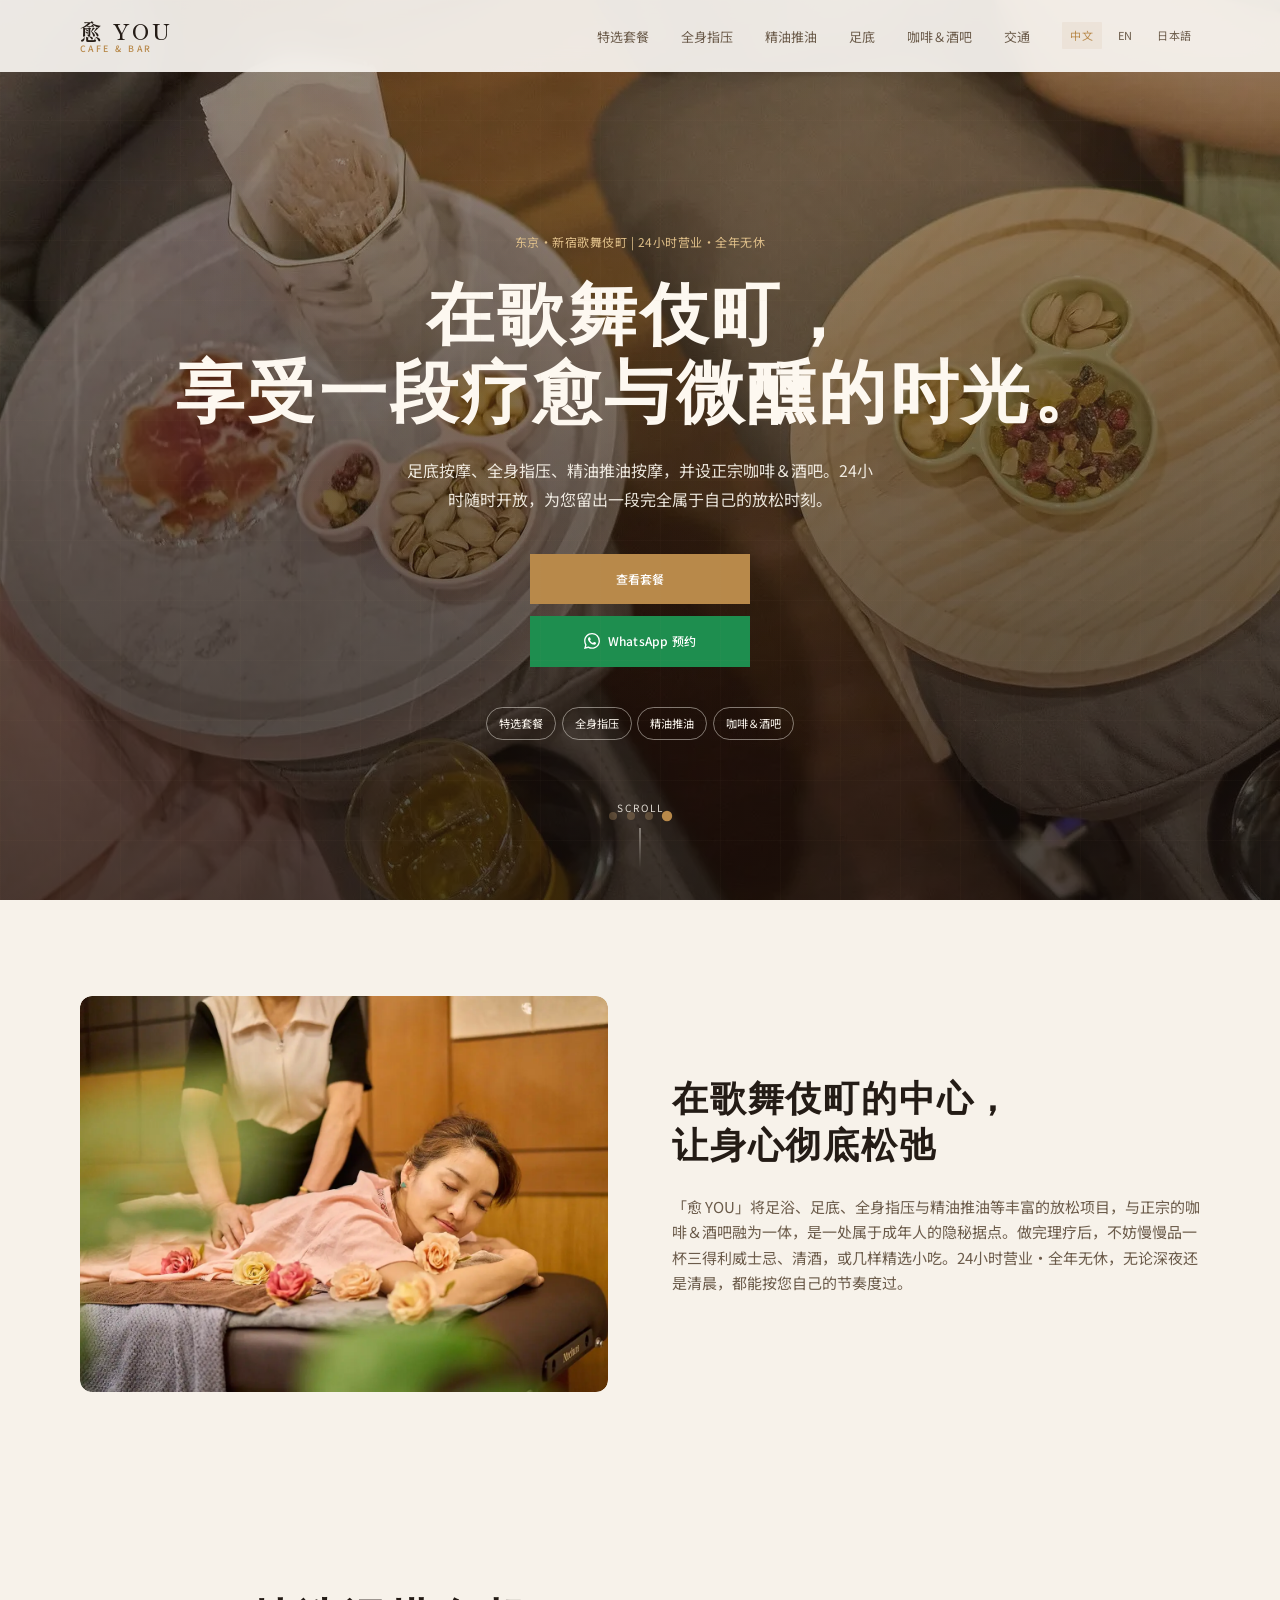
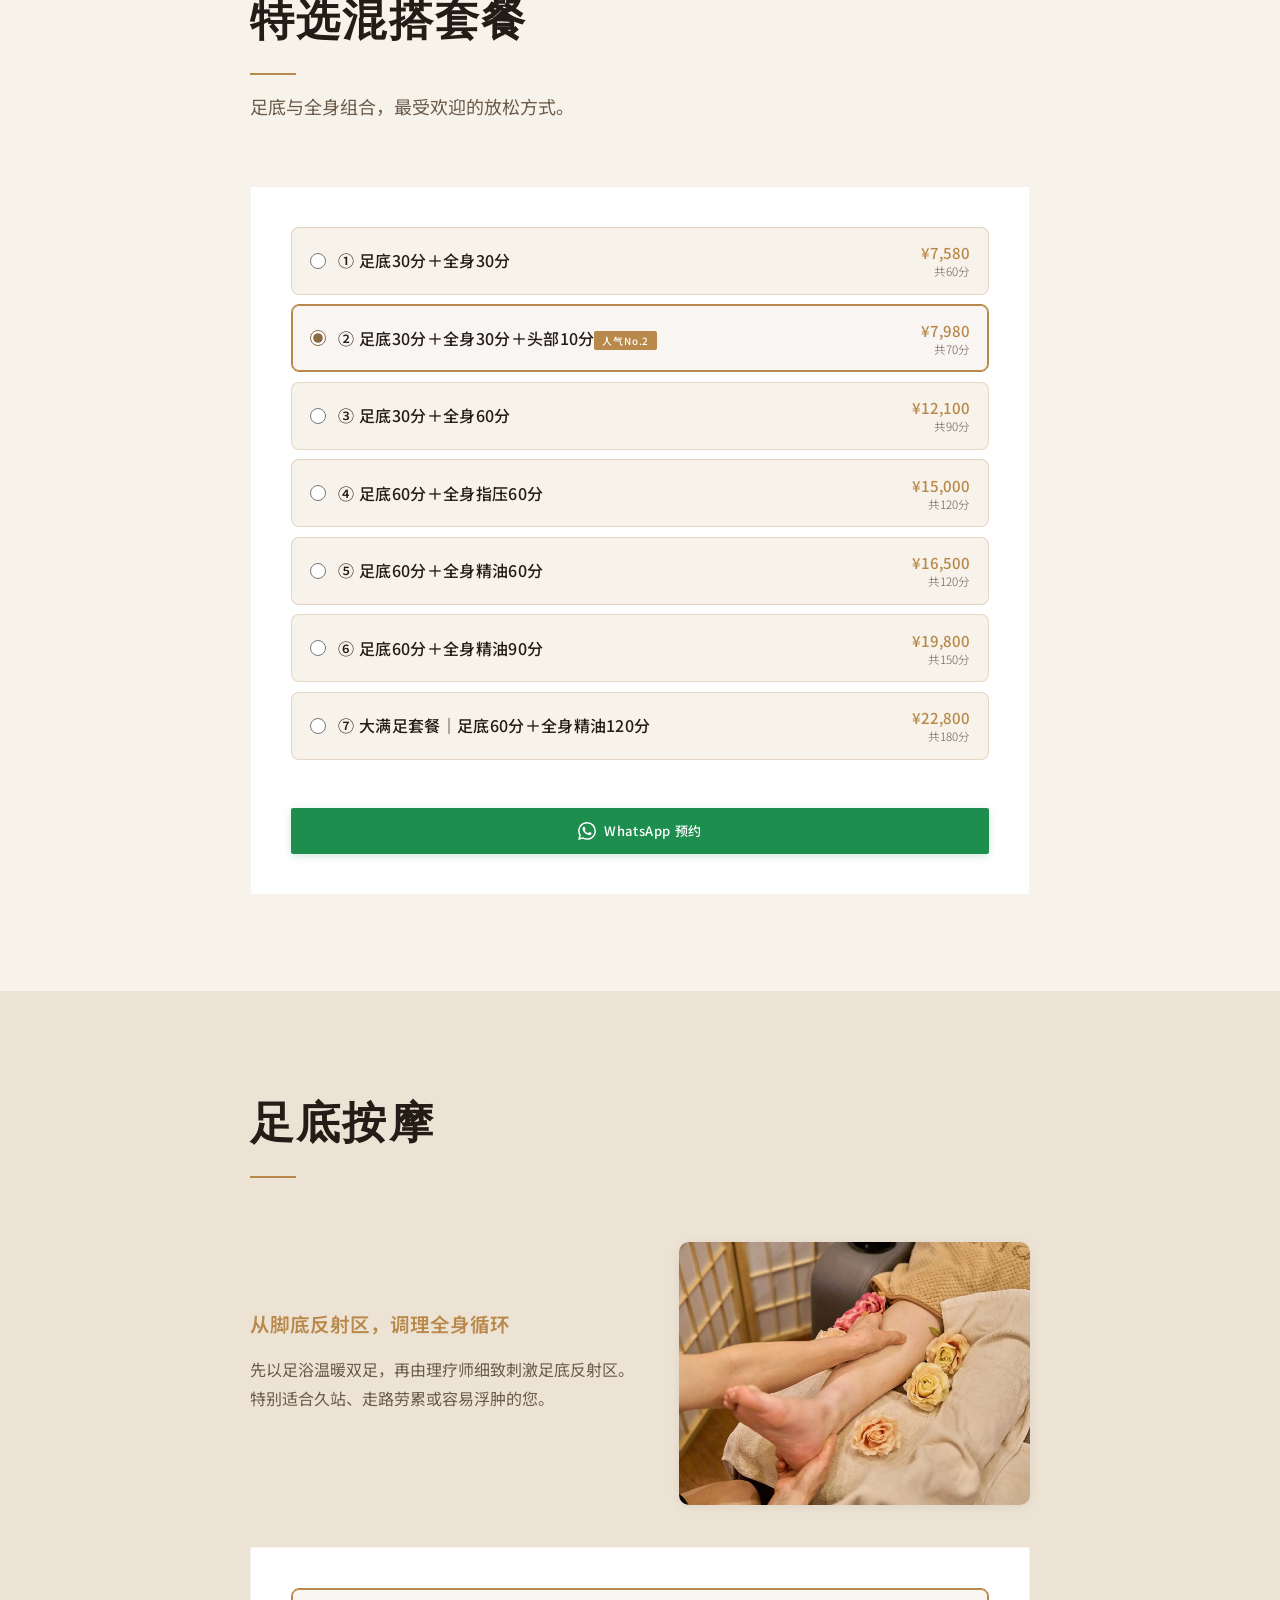
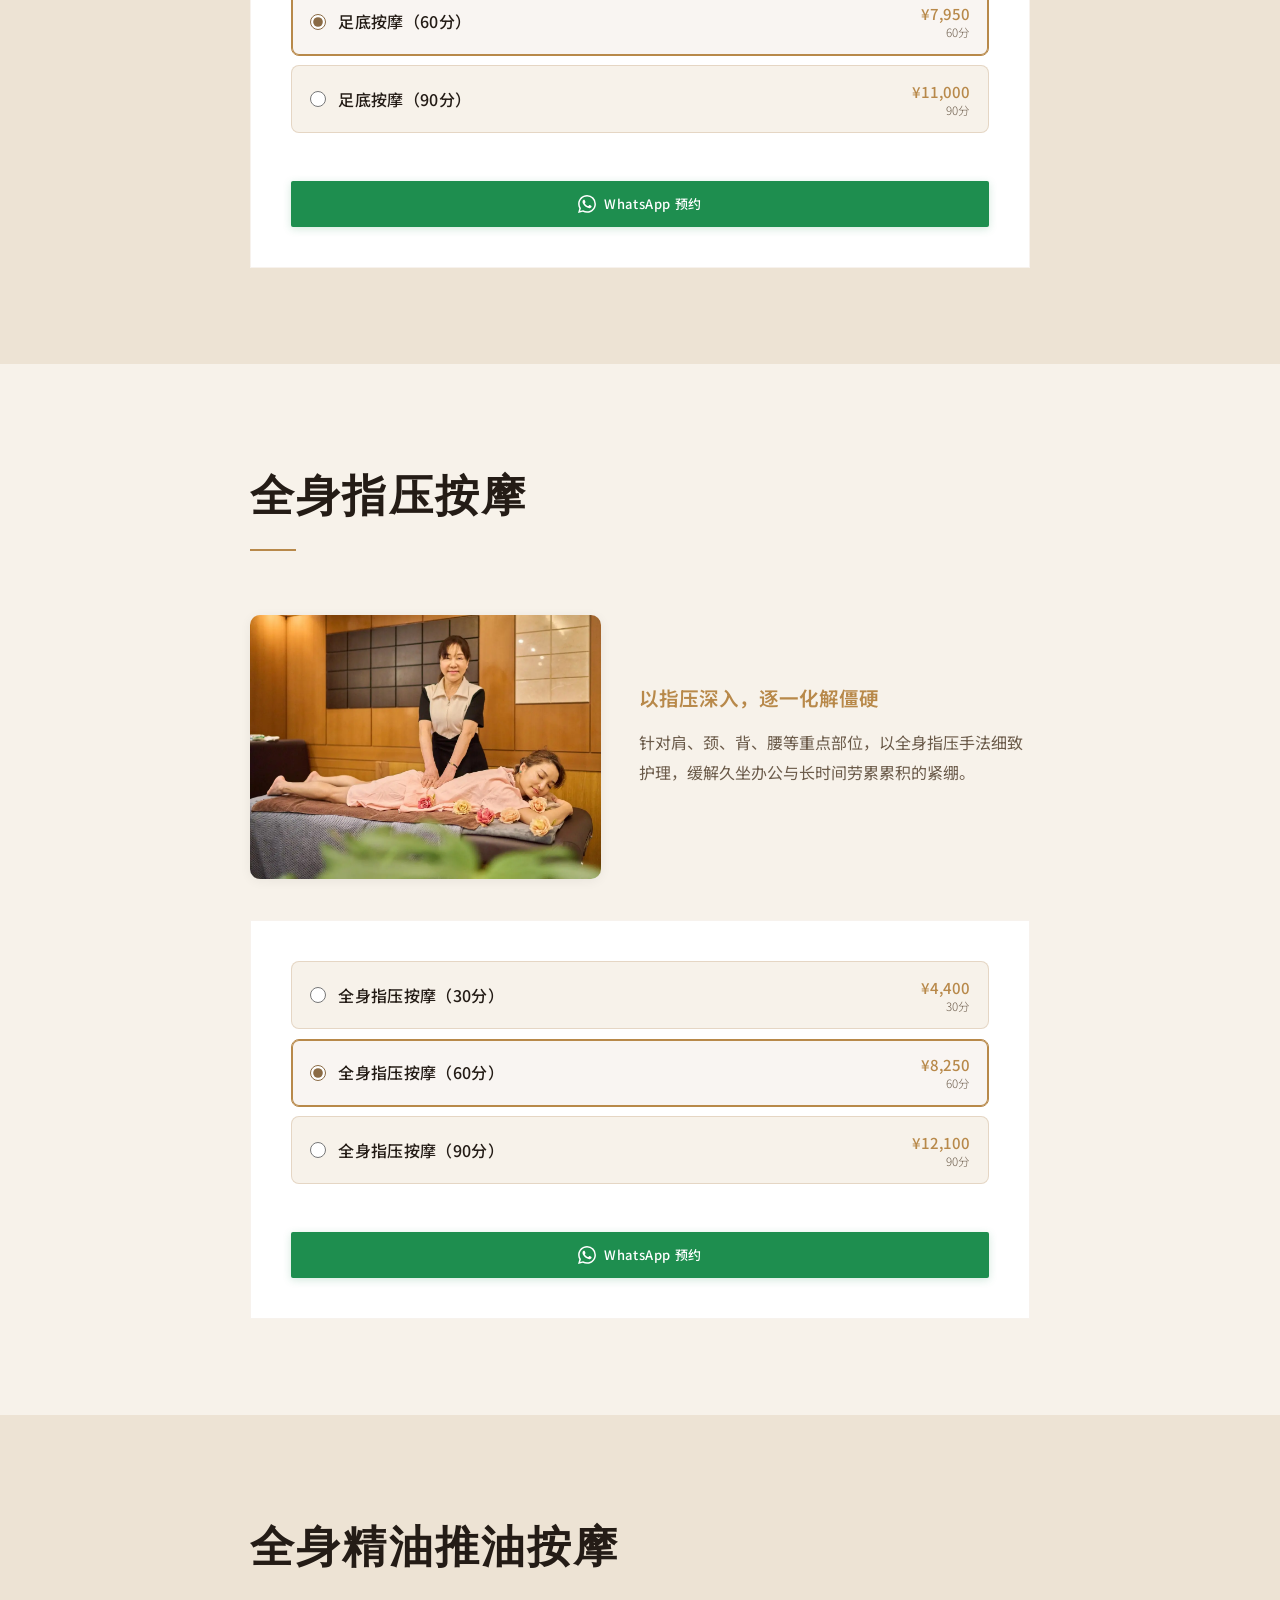
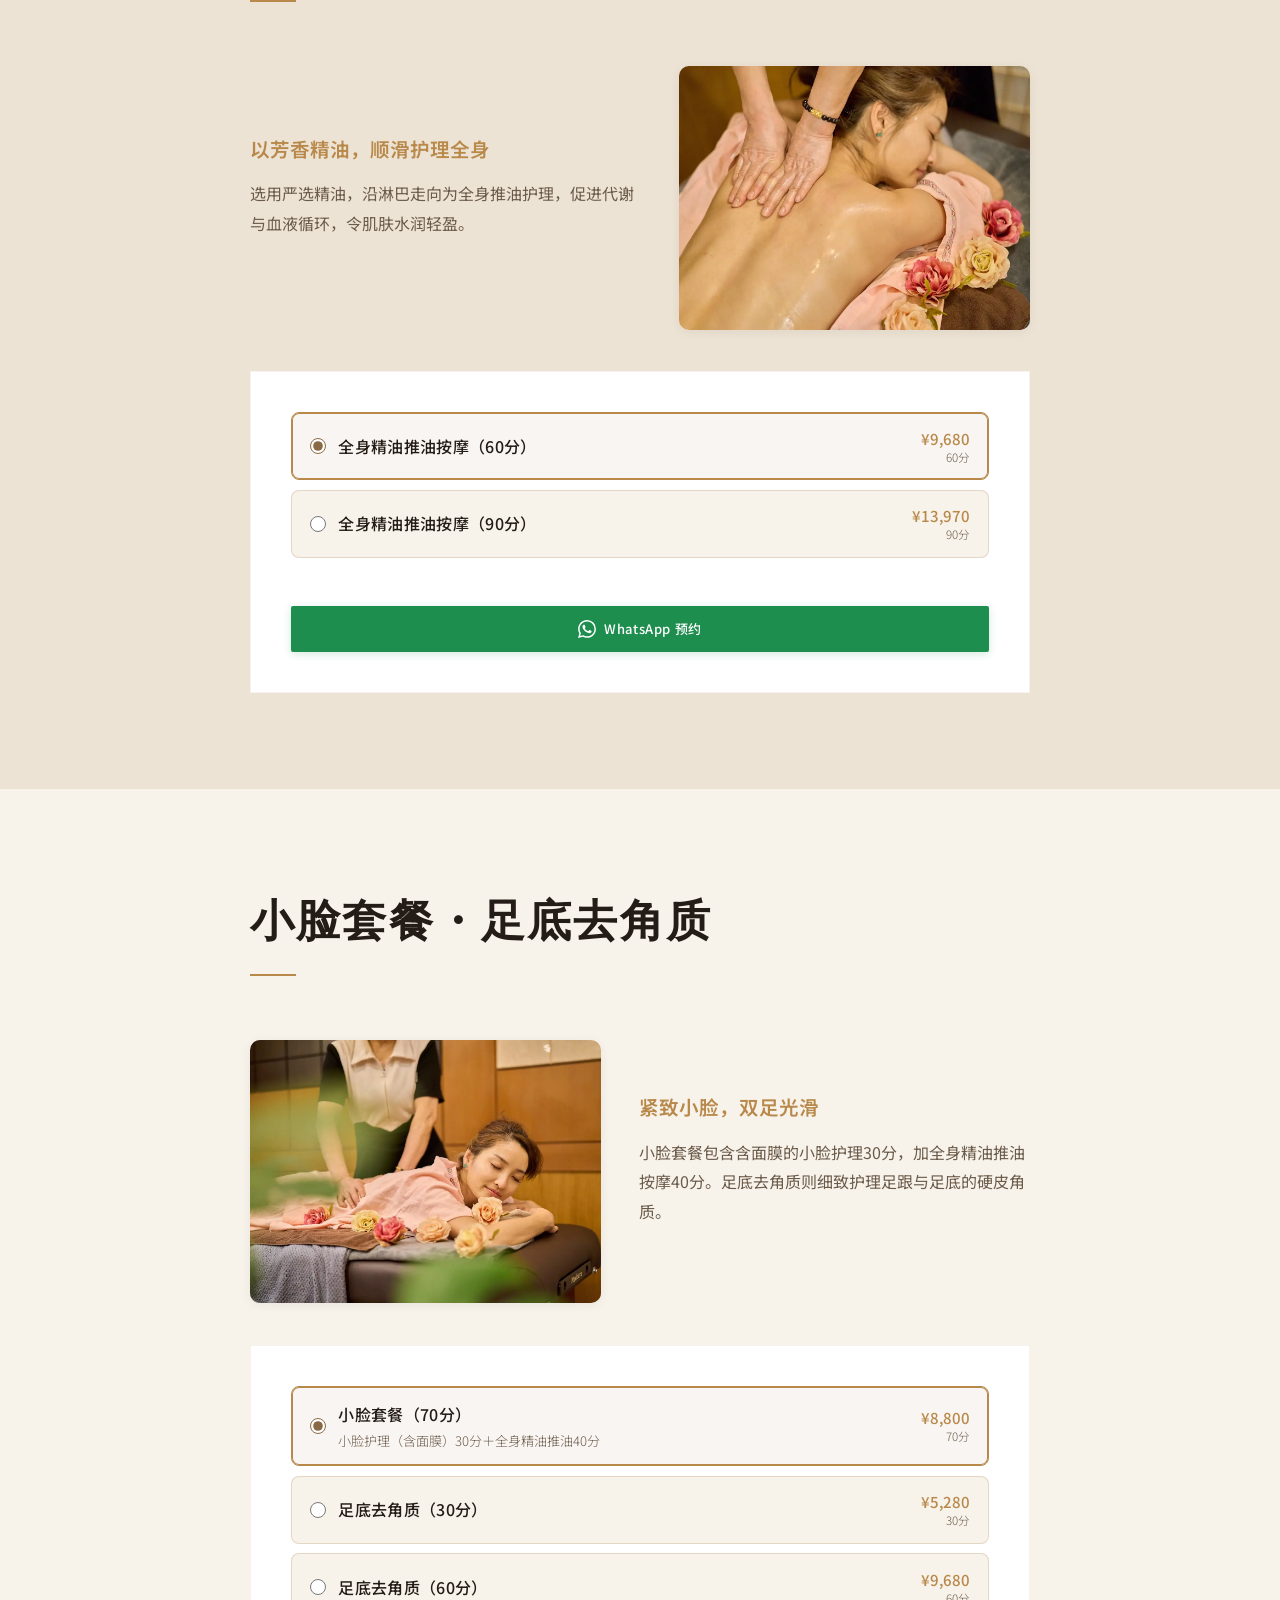
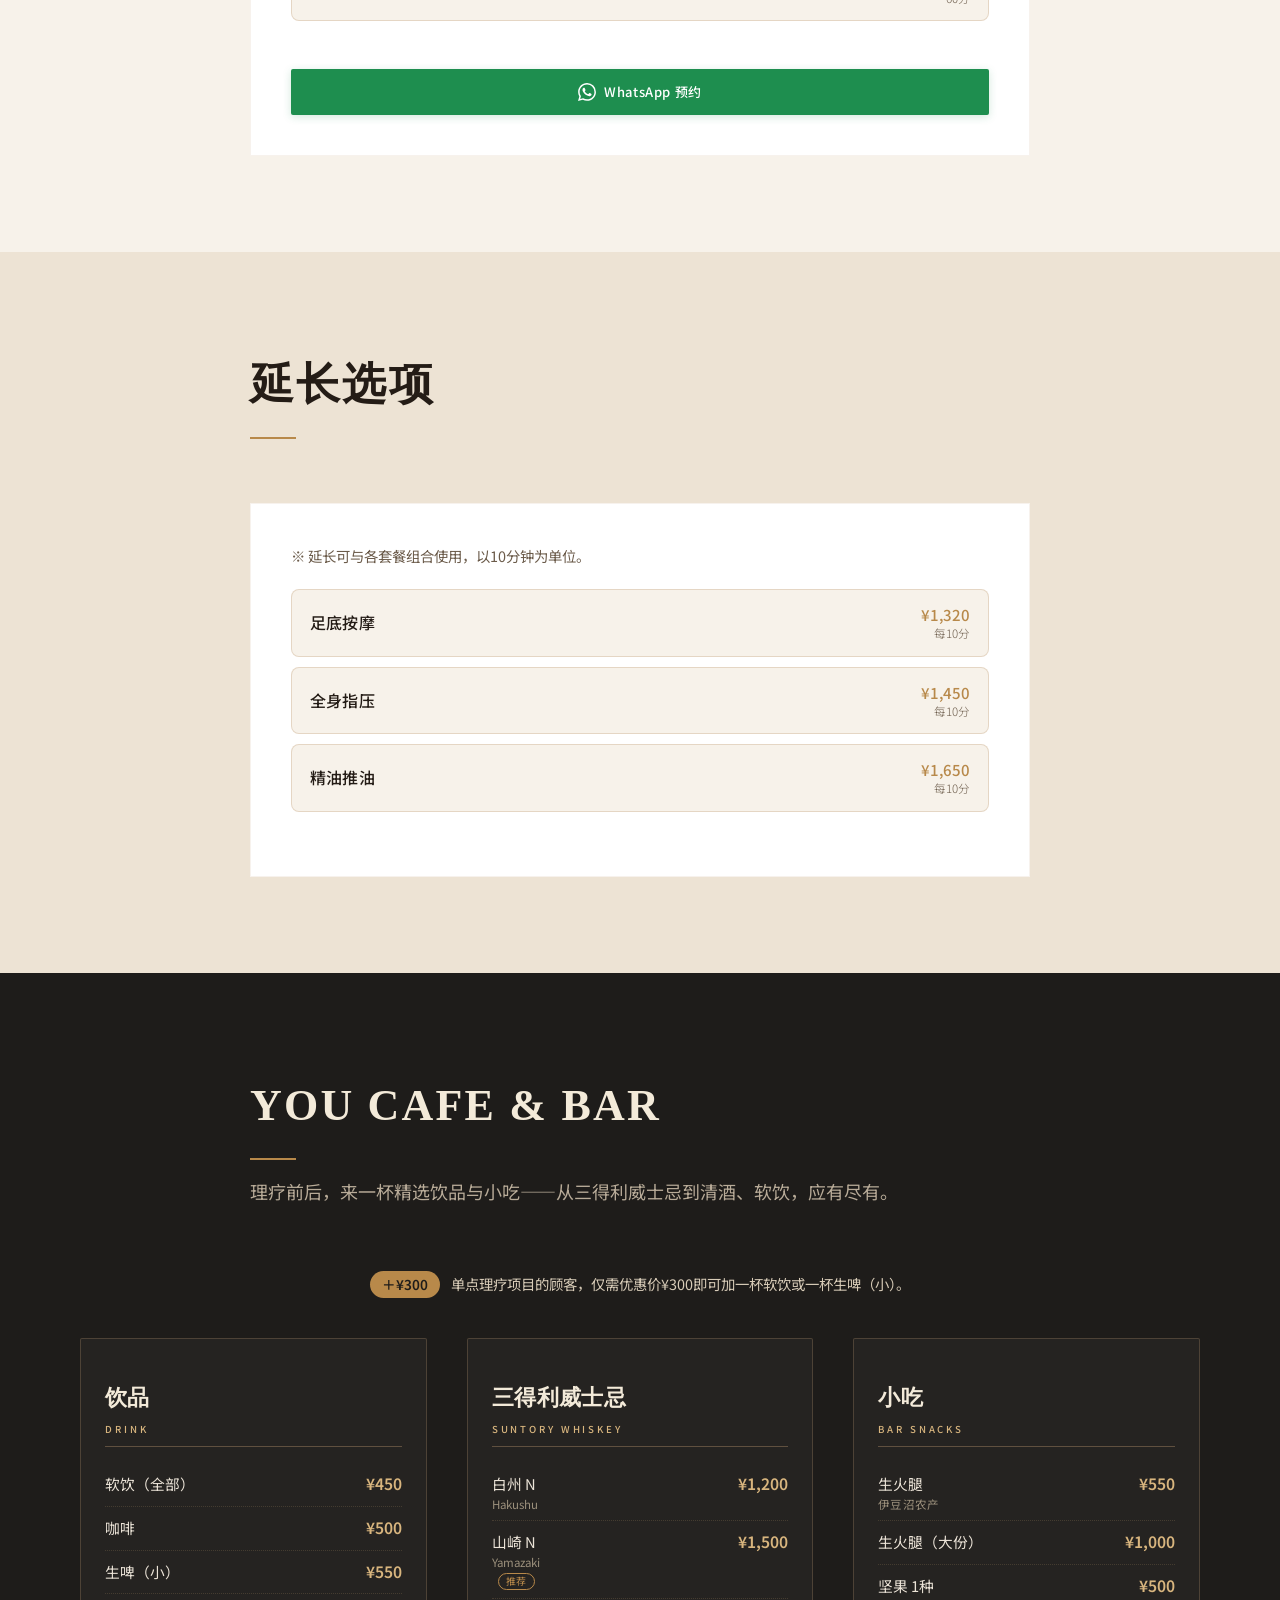
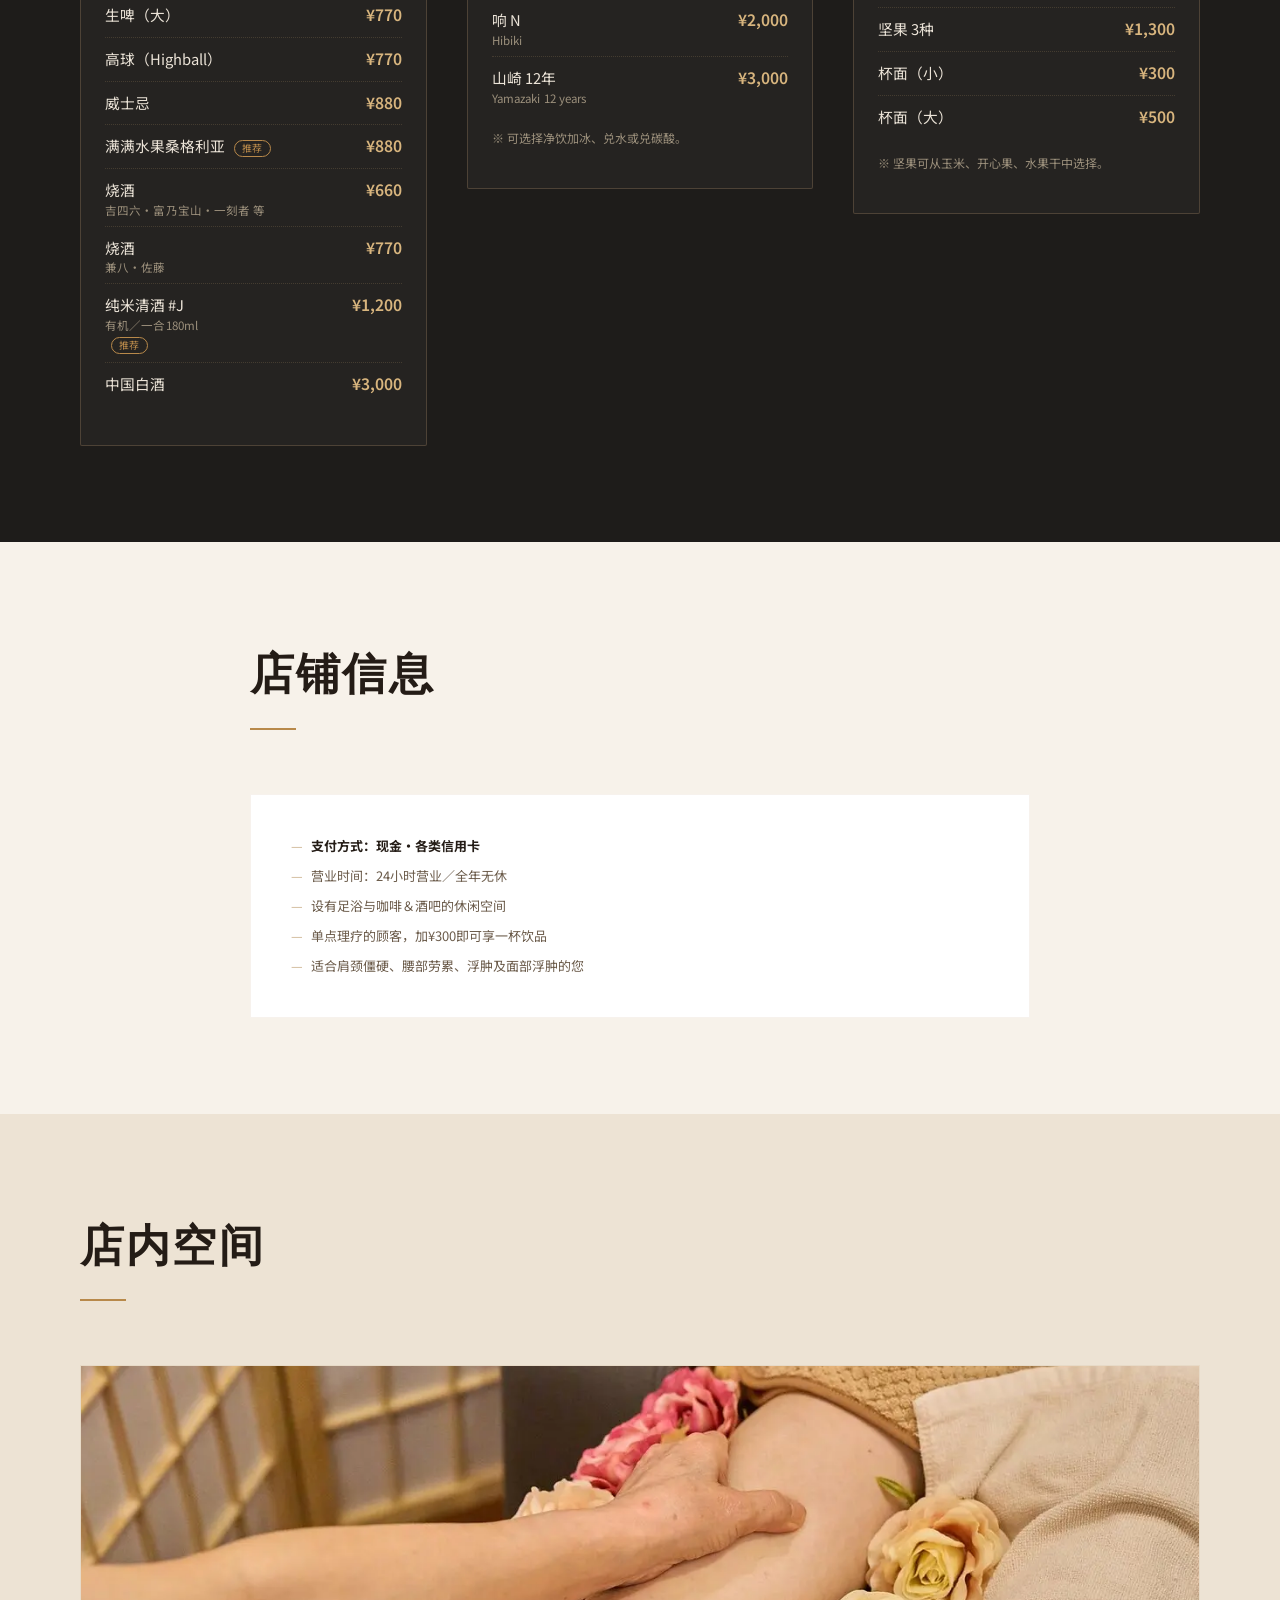
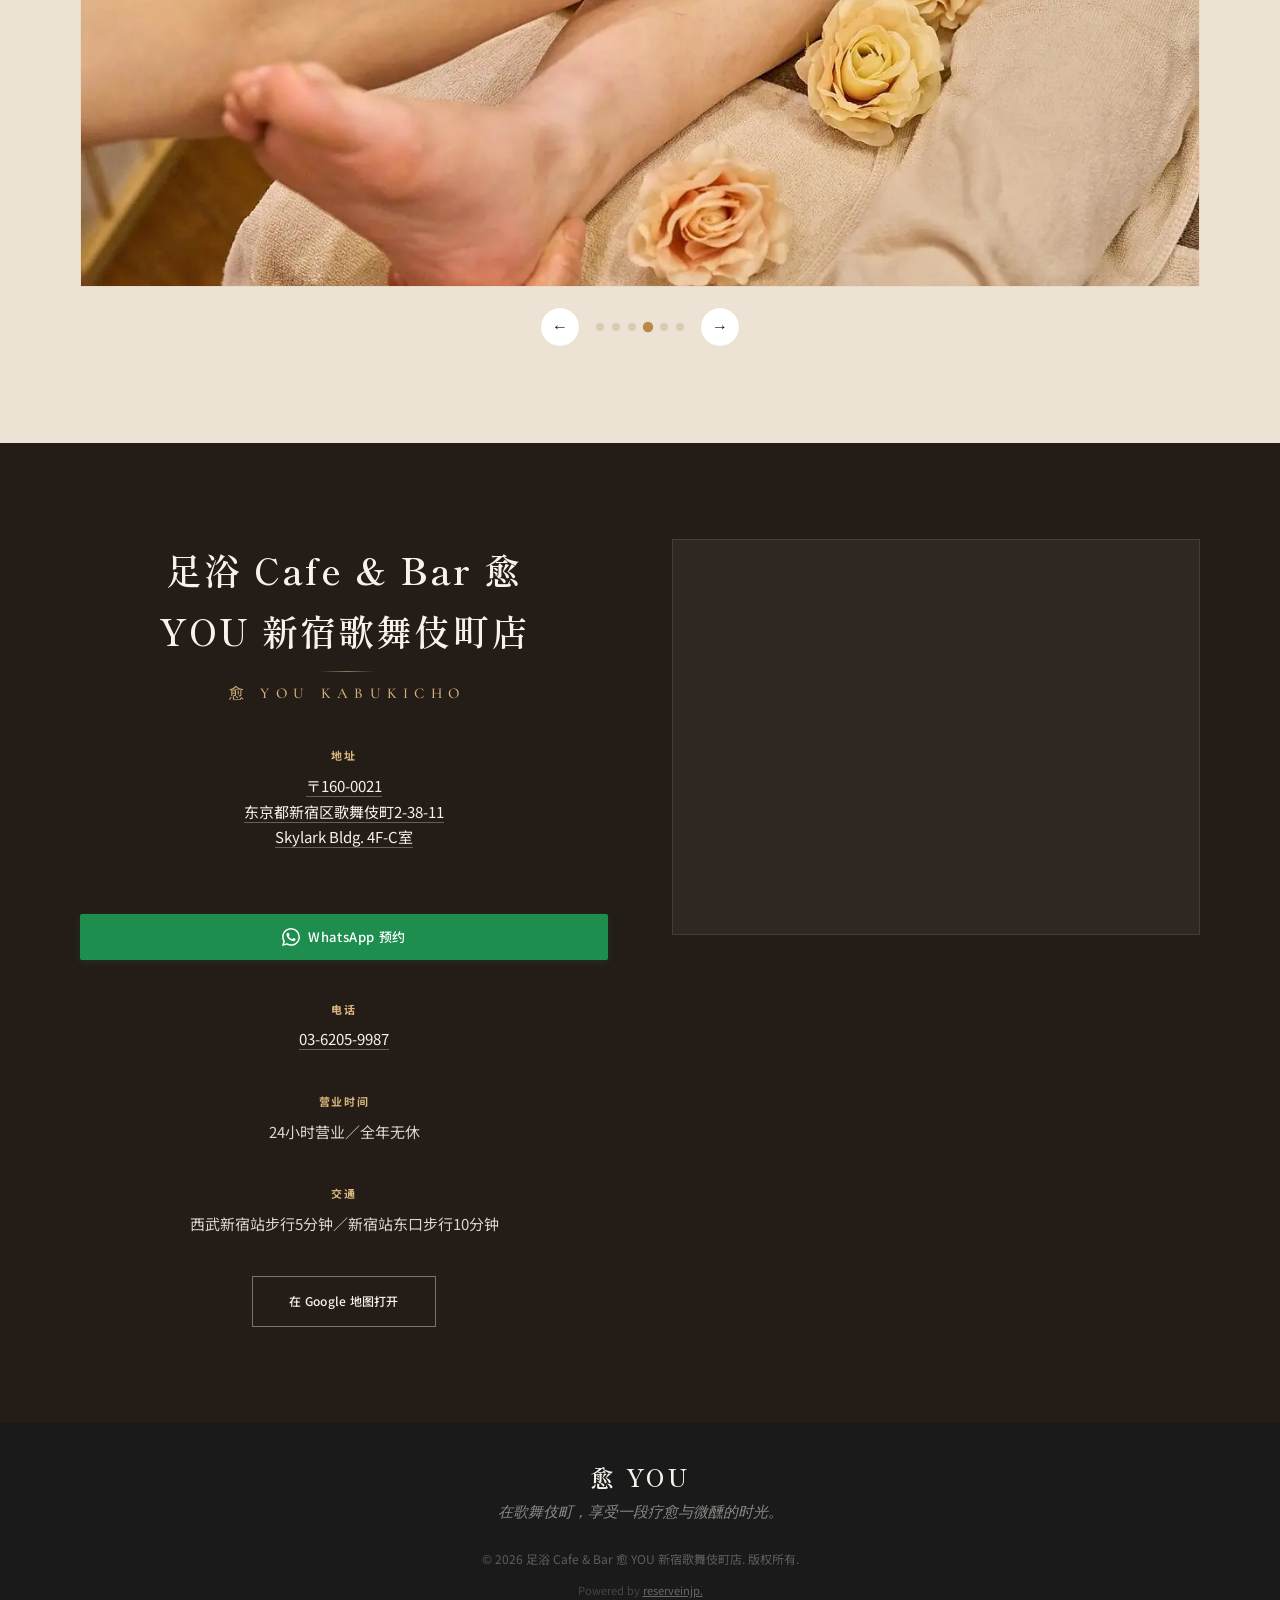
==== commit 7ed712d6: "愈 YOU: fix cafe drink prices (whisky/sangria/shochu), address to Google format, JP wording, time-in-" ====
--- a/cn/index.html
+++ b/cn/index.html
@@ -154,12 +154,12 @@
           <div class="option-rows">
             <label class="opt-row">
               <input type="radio" name="foot-sel" value="Foot Massage 60min" checked>
-              <span class="opt-duration"><span class="opt-name">足底按摩</span></span>
+              <span class="opt-duration"><span class="opt-name">足底按摩（60分）</span></span>
               <span class="opt-price">¥7,950<small>60分</small></span>
             </label>
             <label class="opt-row">
               <input type="radio" name="foot-sel" value="Foot Massage 90min">
-              <span class="opt-duration"><span class="opt-name">足底按摩</span></span>
+              <span class="opt-duration"><span class="opt-name">足底按摩（90分）</span></span>
               <span class="opt-price">¥11,000<small>90分</small></span>
             </label>
           </div>
@@ -184,17 +184,17 @@
           <div class="option-rows">
             <label class="opt-row">
               <input type="radio" name="body-sel" value="Body Acupressure 30min">
-              <span class="opt-duration"><span class="opt-name">全身指压按摩</span></span>
+              <span class="opt-duration"><span class="opt-name">全身指压按摩（30分）</span></span>
               <span class="opt-price">¥4,400<small>30分</small></span>
             </label>
             <label class="opt-row">
               <input type="radio" name="body-sel" value="Body Acupressure 60min" checked>
-              <span class="opt-duration"><span class="opt-name">全身指压按摩</span></span>
+              <span class="opt-duration"><span class="opt-name">全身指压按摩（60分）</span></span>
               <span class="opt-price">¥8,250<small>60分</small></span>
             </label>
             <label class="opt-row">
               <input type="radio" name="body-sel" value="Body Acupressure 90min">
-              <span class="opt-duration"><span class="opt-name">全身指压按摩</span></span>
+              <span class="opt-duration"><span class="opt-name">全身指压按摩（90分）</span></span>
               <span class="opt-price">¥12,100<small>90分</small></span>
             </label>
           </div>
@@ -219,12 +219,12 @@
           <div class="option-rows">
             <label class="opt-row">
               <input type="radio" name="oil-sel" value="Body Oil Massage 60min" checked>
-              <span class="opt-duration"><span class="opt-name">全身精油推油按摩</span></span>
+              <span class="opt-duration"><span class="opt-name">全身精油推油按摩（60分）</span></span>
               <span class="opt-price">¥9,680<small>60分</small></span>
             </label>
             <label class="opt-row">
               <input type="radio" name="oil-sel" value="Body Oil Massage 90min">
-              <span class="opt-duration"><span class="opt-name">全身精油推油按摩</span></span>
+              <span class="opt-duration"><span class="opt-name">全身精油推油按摩（90分）</span></span>
               <span class="opt-price">¥13,970<small>90分</small></span>
             </label>
           </div>
@@ -249,17 +249,17 @@
           <div class="option-rows">
             <label class="opt-row">
               <input type="radio" name="face-sel" value="Small Face Course (Face Pack 30min + Body Oil 40min) 70min" checked>
-              <span class="opt-duration"><span class="opt-name">小脸套餐</span><span class="opt-sub">小脸护理（含面膜）30分＋全身精油推油40分</span></span>
+              <span class="opt-duration"><span class="opt-name">小脸套餐（70分）</span><span class="opt-sub">小脸护理（含面膜）30分＋全身精油推油40分</span></span>
               <span class="opt-price">¥8,800<small>70分</small></span>
             </label>
             <label class="opt-row">
               <input type="radio" name="face-sel" value="Foot Callus Care 30min">
-              <span class="opt-duration"><span class="opt-name">足底去角质</span></span>
+              <span class="opt-duration"><span class="opt-name">足底去角质（30分）</span></span>
               <span class="opt-price">¥5,280<small>30分</small></span>
             </label>
             <label class="opt-row">
               <input type="radio" name="face-sel" value="Foot Callus Care 60min">
-              <span class="opt-duration"><span class="opt-name">足底去角质</span></span>
+              <span class="opt-duration"><span class="opt-name">足底去角质（60分）</span></span>
               <span class="opt-price">¥9,680<small>60分</small></span>
             </label>
           </div>
@@ -300,10 +300,10 @@
               <div class="cafe-row"><span class="cafe-name">生啤（小）</span><span class="cafe-price">¥550</span></div>
               <div class="cafe-row"><span class="cafe-name">生啤（大）</span><span class="cafe-price">¥770</span></div>
               <div class="cafe-row"><span class="cafe-name">高球（Highball）</span><span class="cafe-price">¥770</span></div>
-              <div class="cafe-row"><span class="cafe-name">威士忌 <span class="cafe-rec">推荐</span></span><span class="cafe-price">¥880</span></div>
-              <div class="cafe-row"><span class="cafe-name">满满水果桑格利亚</span><span class="cafe-price">¥660</span></div>
-              <div class="cafe-row"><span class="cafe-name">烧酒 <span class="cafe-desc">吉四六・富乃宝山・一刻者 等</span></span><span class="cafe-price">¥770</span></div>
-              <div class="cafe-row"><span class="cafe-name">烧酒 <span class="cafe-desc">兼八・佐藤</span></span><span class="cafe-price">¥1,200</span></div>
+              <div class="cafe-row"><span class="cafe-name">威士忌</span><span class="cafe-price">¥880</span></div>
+              <div class="cafe-row"><span class="cafe-name">满满水果桑格利亚 <span class="cafe-rec">推荐</span></span><span class="cafe-price">¥880</span></div>
+              <div class="cafe-row"><span class="cafe-name">烧酒 <span class="cafe-desc">吉四六・富乃宝山・一刻者 等</span></span><span class="cafe-price">¥660</span></div>
+              <div class="cafe-row"><span class="cafe-name">烧酒 <span class="cafe-desc">兼八・佐藤</span></span><span class="cafe-price">¥770</span></div>
               <div class="cafe-row"><span class="cafe-name">纯米清酒 #J <span class="cafe-desc">有机／一合180ml</span> <span class="cafe-rec">推荐</span></span><span class="cafe-price">¥1,200</span></div>
               <div class="cafe-row"><span class="cafe-name">中国白酒</span><span class="cafe-price">¥3,000</span></div>
             </div>
@@ -393,7 +393,7 @@
           <div class="visit-details">
             <div class="visit-item">
               <h4>地址</h4>
-              <p><a href="https://maps.app.goo.gl/ToGRoEEhcjUyYEqF8" target="_blank" rel="noopener noreferrer">〒160-0021<br>东京都新宿区歌舞伎町2-38-11<br>Skylark大厦 4F-C室</a></p>
+              <p><a href="https://maps.app.goo.gl/ToGRoEEhcjUyYEqF8" target="_blank" rel="noopener noreferrer">〒160-0021<br>东京都新宿区歌舞伎町2-38-11<br>Skylark Bldg. 4F-C室</a></p>
             </div>
             <a href="../booking.html?lang=cn" class="btn-booking">
               <svg viewBox="0 0 24 24" width="18" height="18"><path d="M17.472 14.382c-.297-.149-1.758-.867-2.03-.967-.273-.099-.471-.148-.67.15-.197.297-.767.966-.94 1.164-.173.199-.347.223-.644.075-.297-.15-1.255-.463-2.39-1.475-.884-.788-1.48-1.761-1.653-2.059-.173-.297-.018-.458.13-.606.134-.133.298-.347.446-.52.149-.174.198-.298.298-.497.099-.198.05-.371-.025-.52-.075-.149-.669-1.612-.916-2.207-.242-.579-.487-.5-.669-.51-.173-.008-.371-.01-.57-.01-.198 0-.52.074-.792.372-.272.297-1.04 1.016-1.04 2.479 0 1.462 1.065 2.875 1.213 3.074.149.198 2.096 3.2 5.077 4.487.709.306 1.262.489 1.694.625.712.227 1.36.195 1.871.118.571-.085 1.758-.719 2.006-1.413.248-.694.248-1.289.173-1.413-.074-.124-.272-.198-.57-.347m-5.421 7.403h-.004a9.87 9.87 0 01-5.031-1.378l-.361-.214-3.741.982.998-3.648-.235-.374a9.86 9.86 0 01-1.51-5.26c.001-5.45 4.436-9.884 9.888-9.884 2.64 0 5.122 1.03 6.988 2.898a9.825 9.825 0 012.893 6.994c-.003 5.45-4.437 9.884-9.885 9.884m8.413-18.297A11.815 11.815 0 0012.05 0C5.495 0 .16 5.335.157 11.892c0 2.096.547 4.142 1.588 5.945L.057 24l6.305-1.654a11.882 11.882 0 005.683 1.448h.005c6.554 0 11.89-5.335 11.893-11.893a11.821 11.821 0 00-3.48-8.413Z" fill="currentColor"/></svg>
--- a/styles.css
+++ b/styles.css
@@ -1961,11 +1961,11 @@
 .cafe-block-title{font-family:var(--font-display);font-size:1.4rem;color:#f3ead9;border-bottom:1px solid rgba(184,149,107,.4);padding-bottom:.6rem;margin-bottom:1rem;letter-spacing:.02em;}
 .cafe-block-title span{display:block;font-family:var(--font-body);font-size:.6rem;letter-spacing:.3em;text-transform:uppercase;color:var(--gold-light);margin-top:3px;font-weight:500;}
 .cafe-rows{display:flex;flex-direction:column;}
-.cafe-row{display:flex;justify-content:space-between;align-items:flex-start;gap:1rem;padding:.5rem 0;border-bottom:1px dotted rgba(184,149,107,.22);font-size:.92rem;}
+.cafe-row{display:flex;justify-content:space-between;align-items:baseline;gap:1rem;padding:.5rem 0;border-bottom:1px dotted rgba(184,149,107,.22);font-size:.92rem;}
 .cafe-row:last-child{border-bottom:none;}
 .cafe-name{color:#ece4d8;line-height:1.4;}
 .cafe-desc{display:block;font-size:.72rem;color:#9c907c;margin-top:1px;letter-spacing:.01em;}
 .cafe-rec{display:inline-block;font-size:.62rem;color:var(--gold);border:1px solid var(--gold);border-radius:999px;padding:0 7px;margin-left:6px;vertical-align:middle;letter-spacing:.05em;line-height:1.5;}
-.cafe-price{color:var(--gold-light);font-weight:600;white-space:nowrap;font-size:.98rem;padding-top:1px;}
+.cafe-price{color:var(--gold-light);font-weight:600;white-space:nowrap;font-size:.98rem;}
 .cafe-note{font-size:.75rem;color:#9c907c;margin-top:.9rem;line-height:1.65;}
 @media(max-width:768px){.cafe-grid{gap:var(--space-md);}}
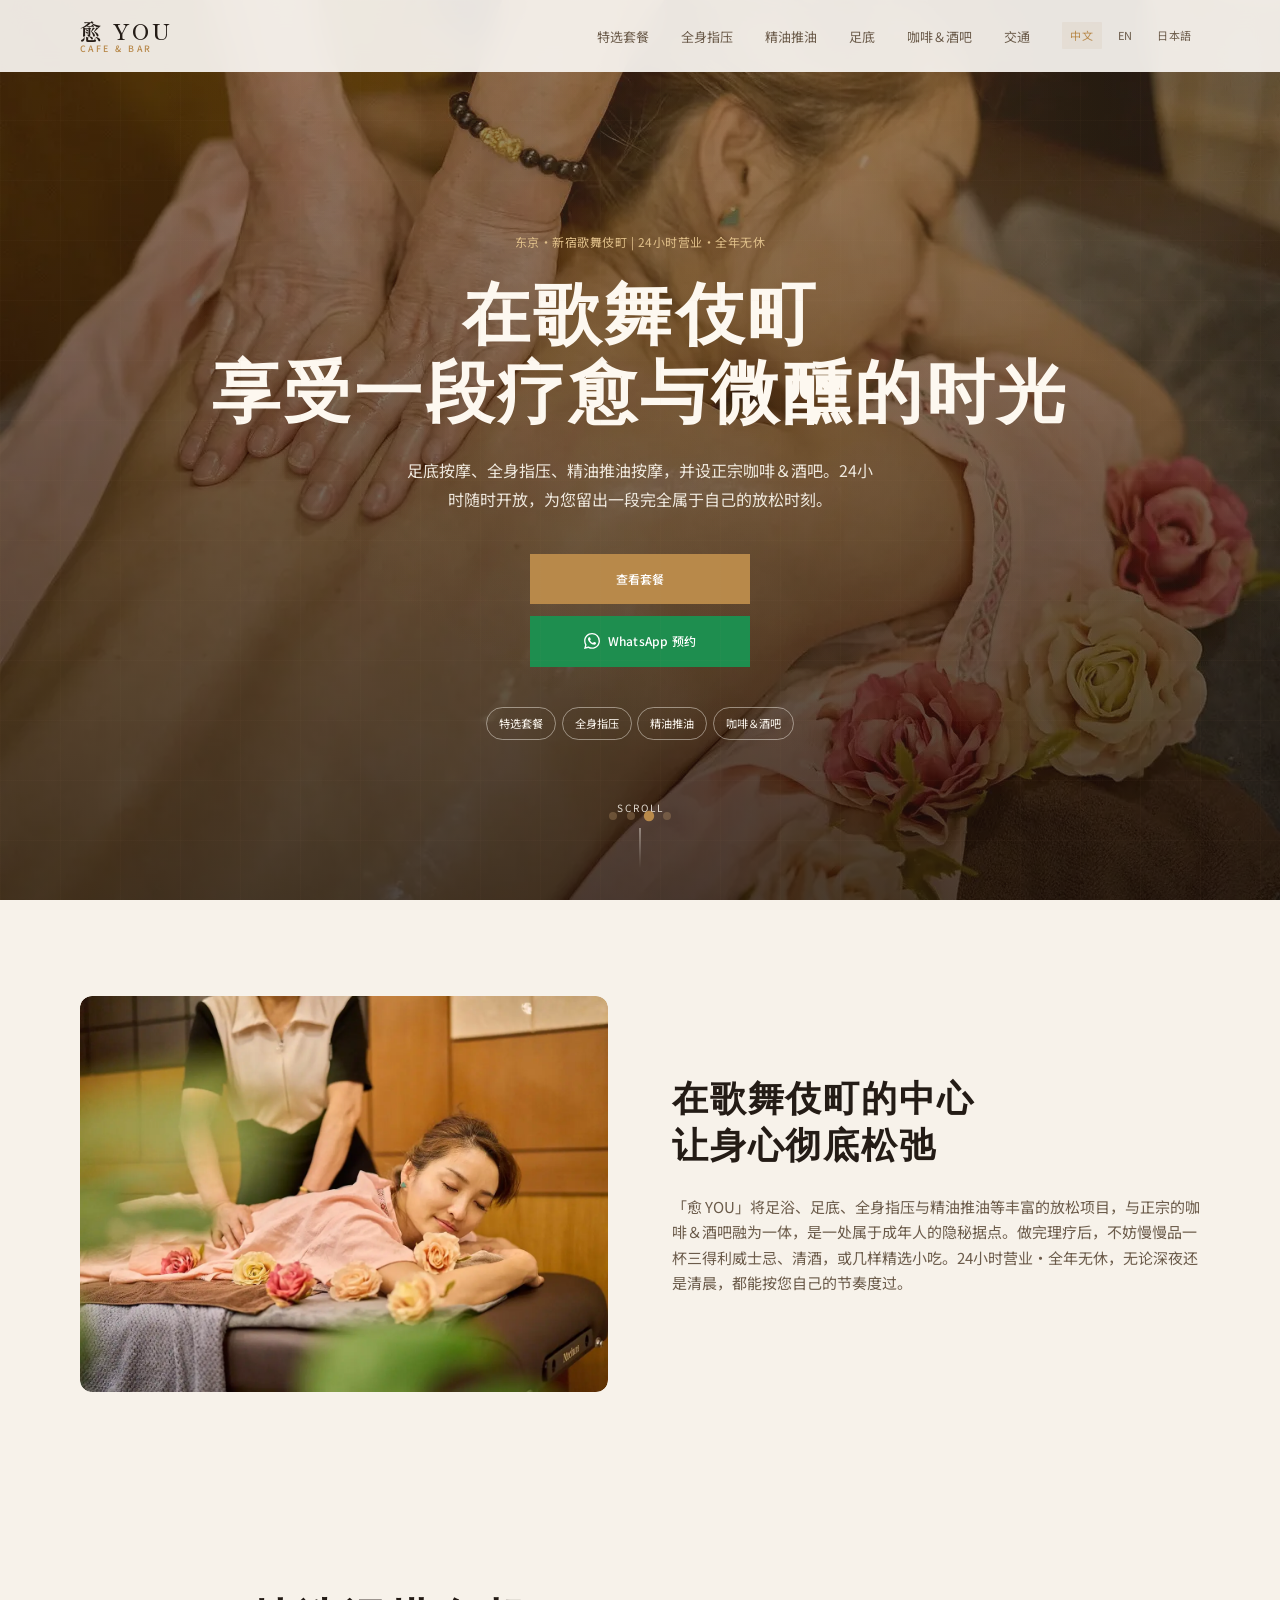
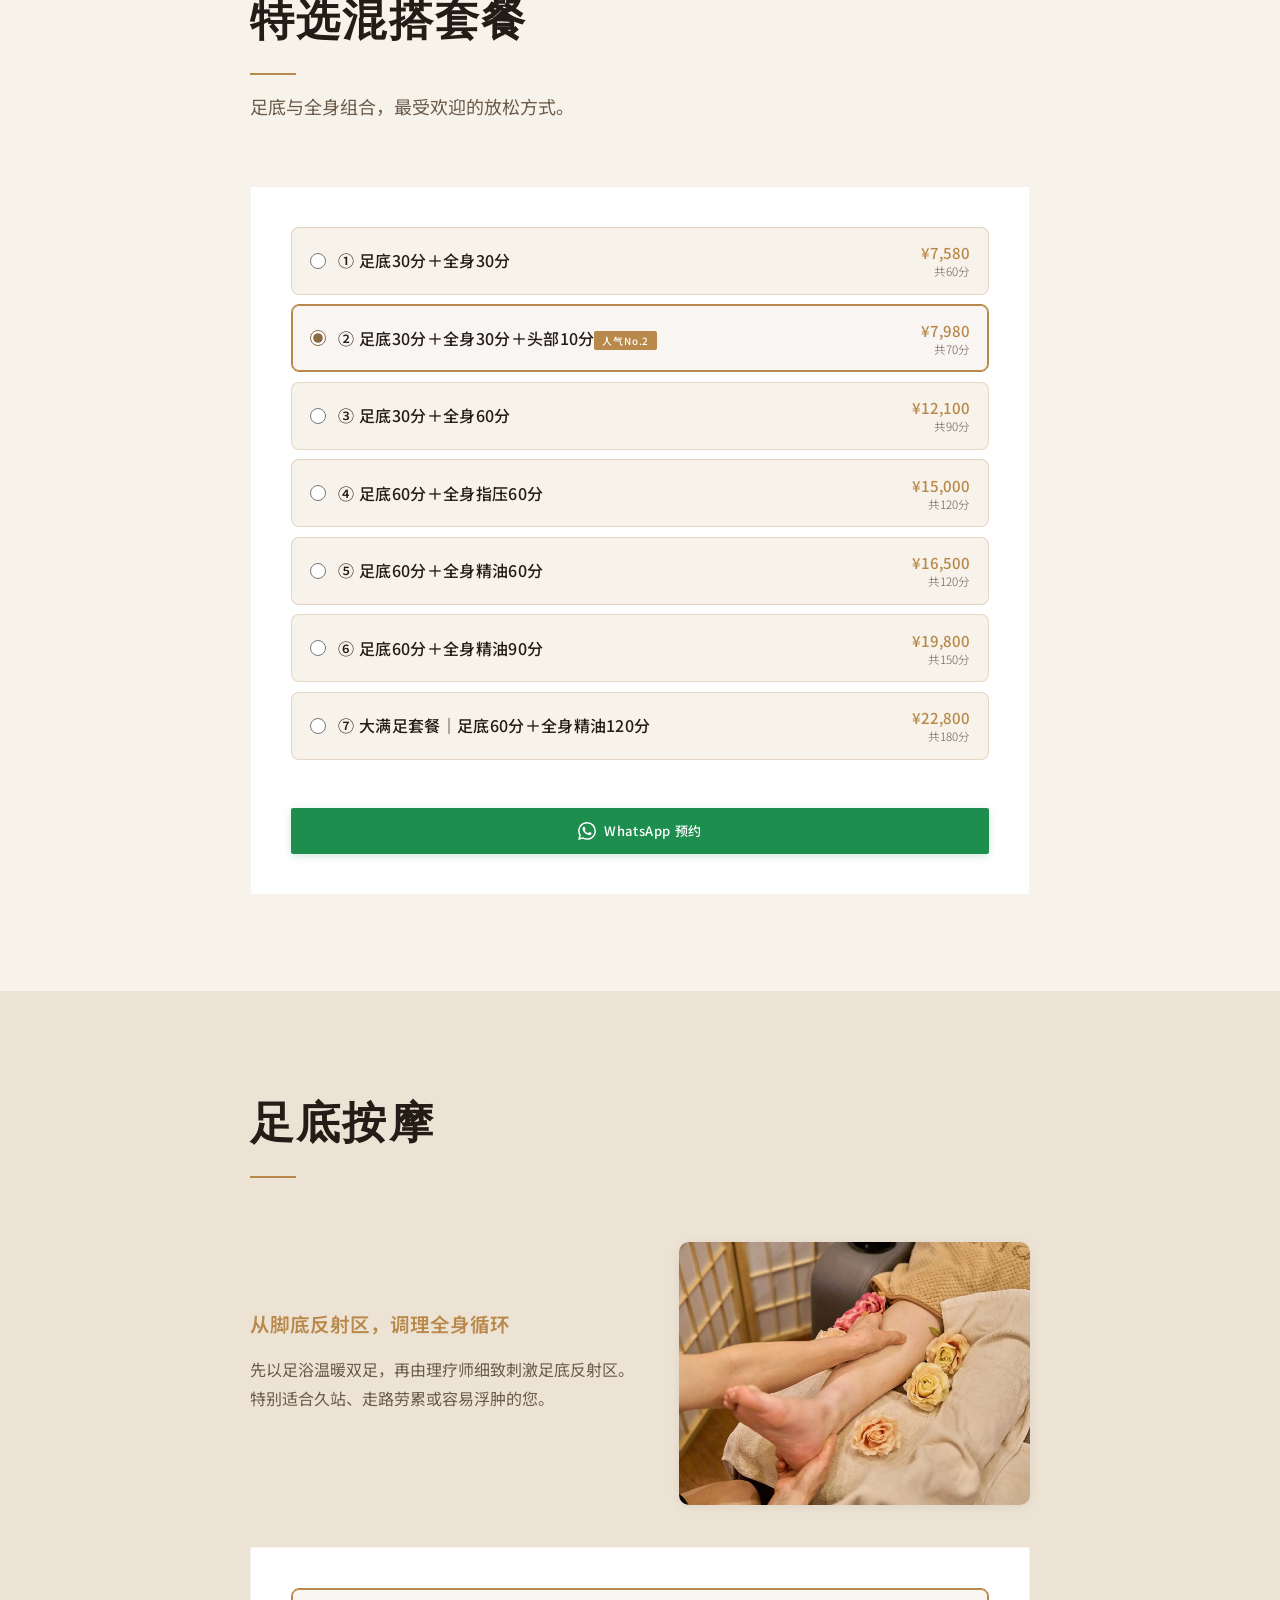
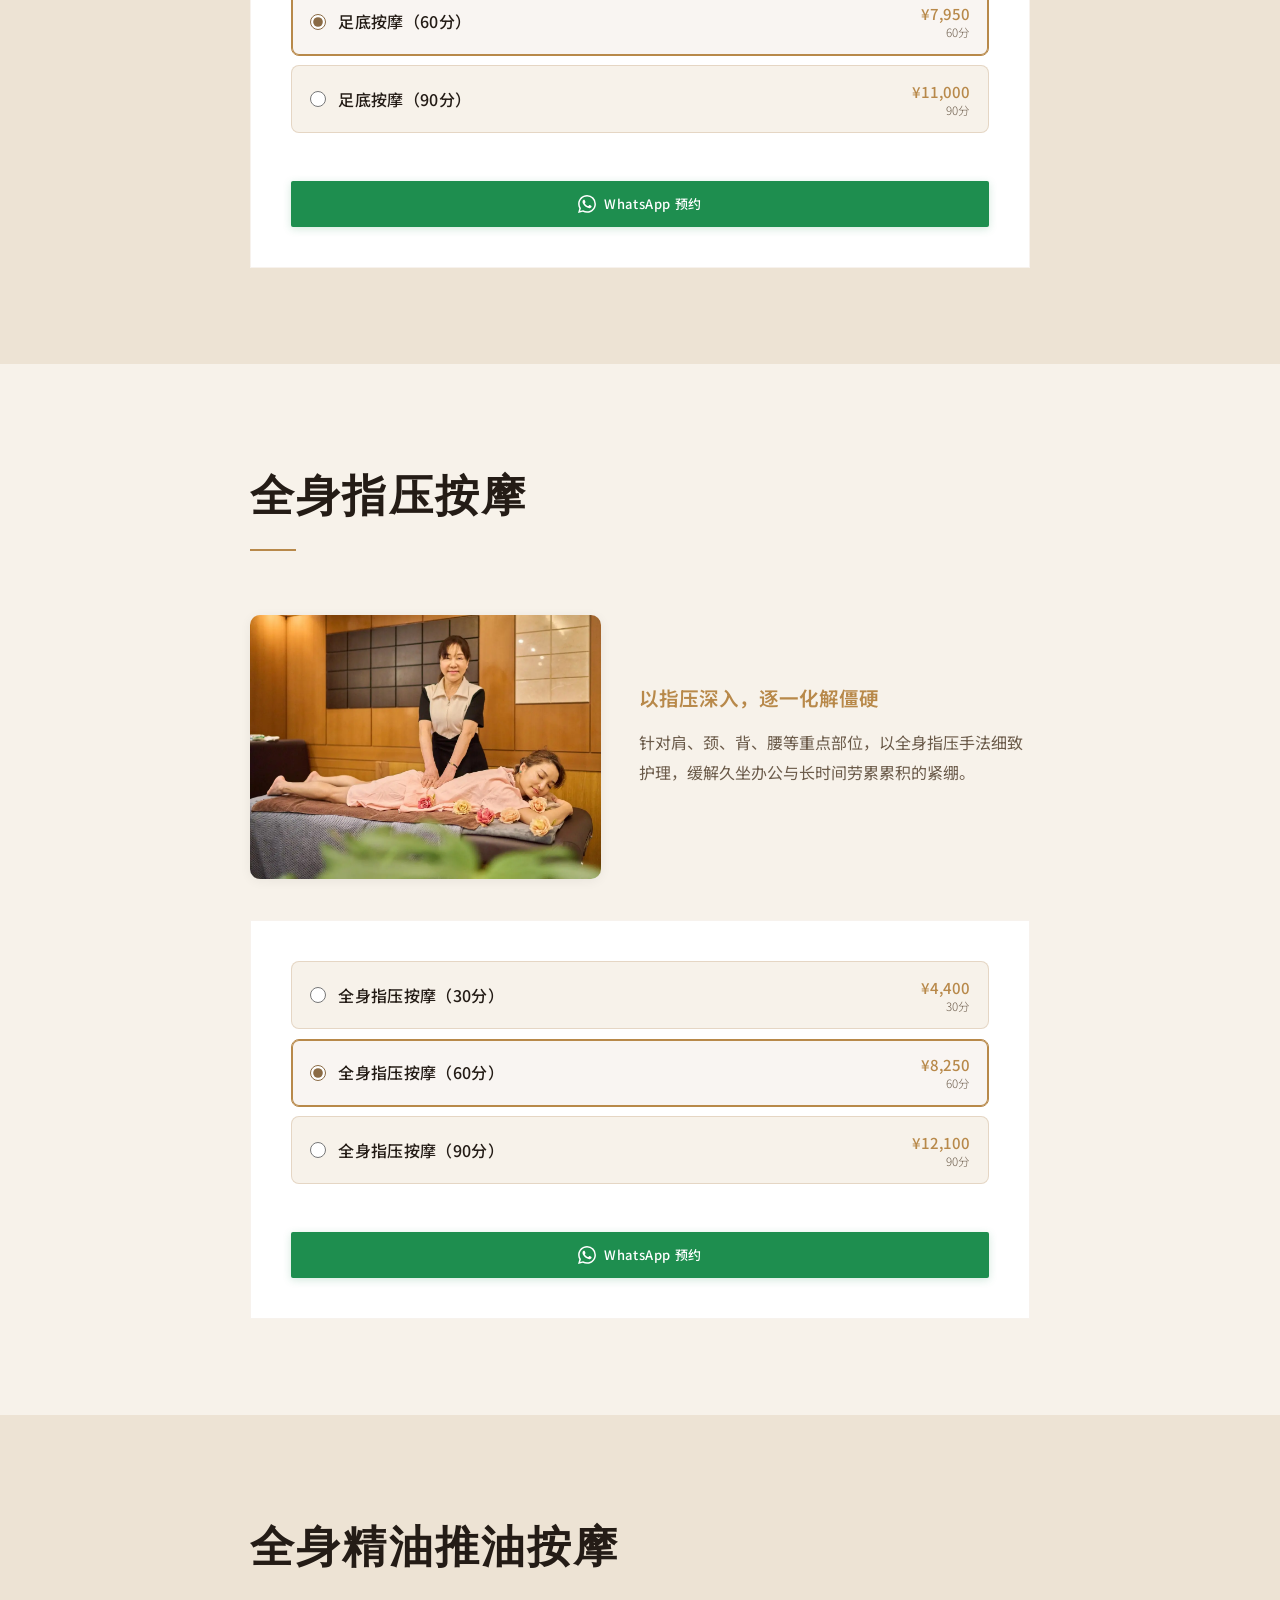
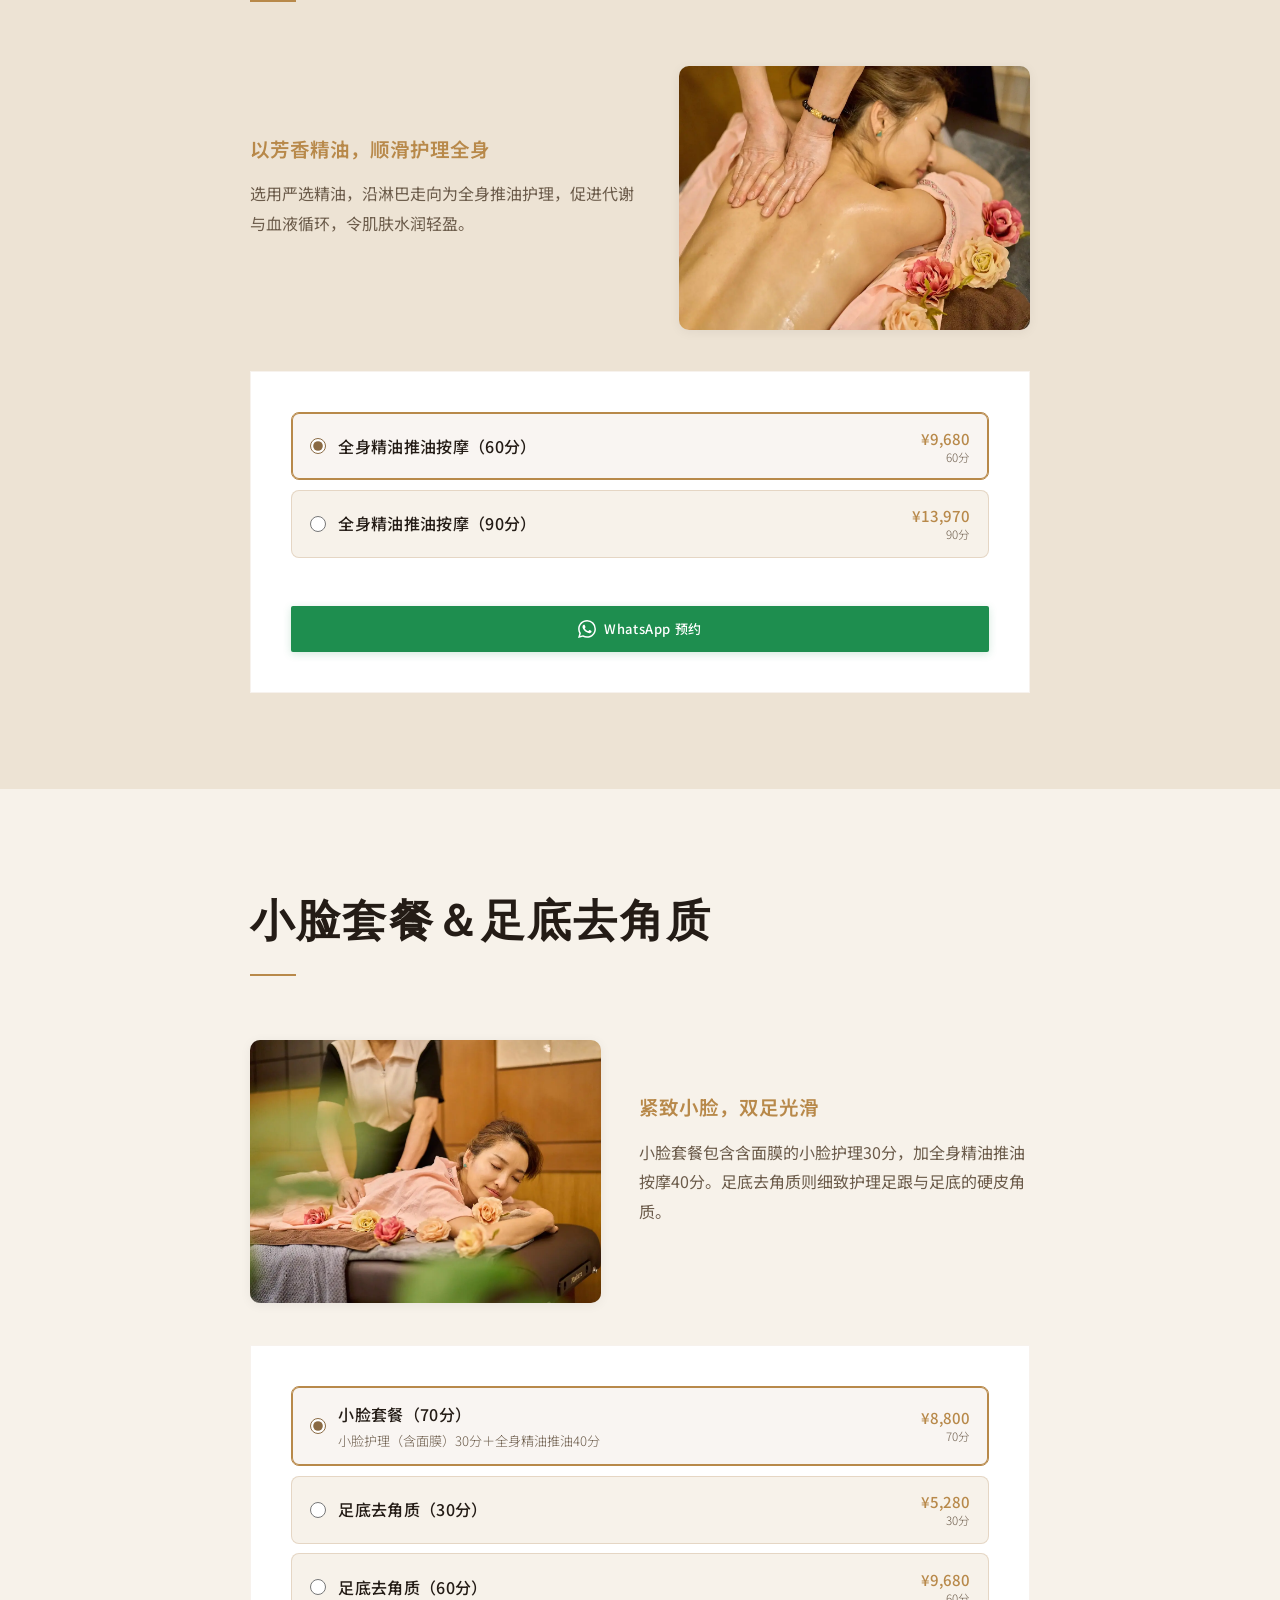
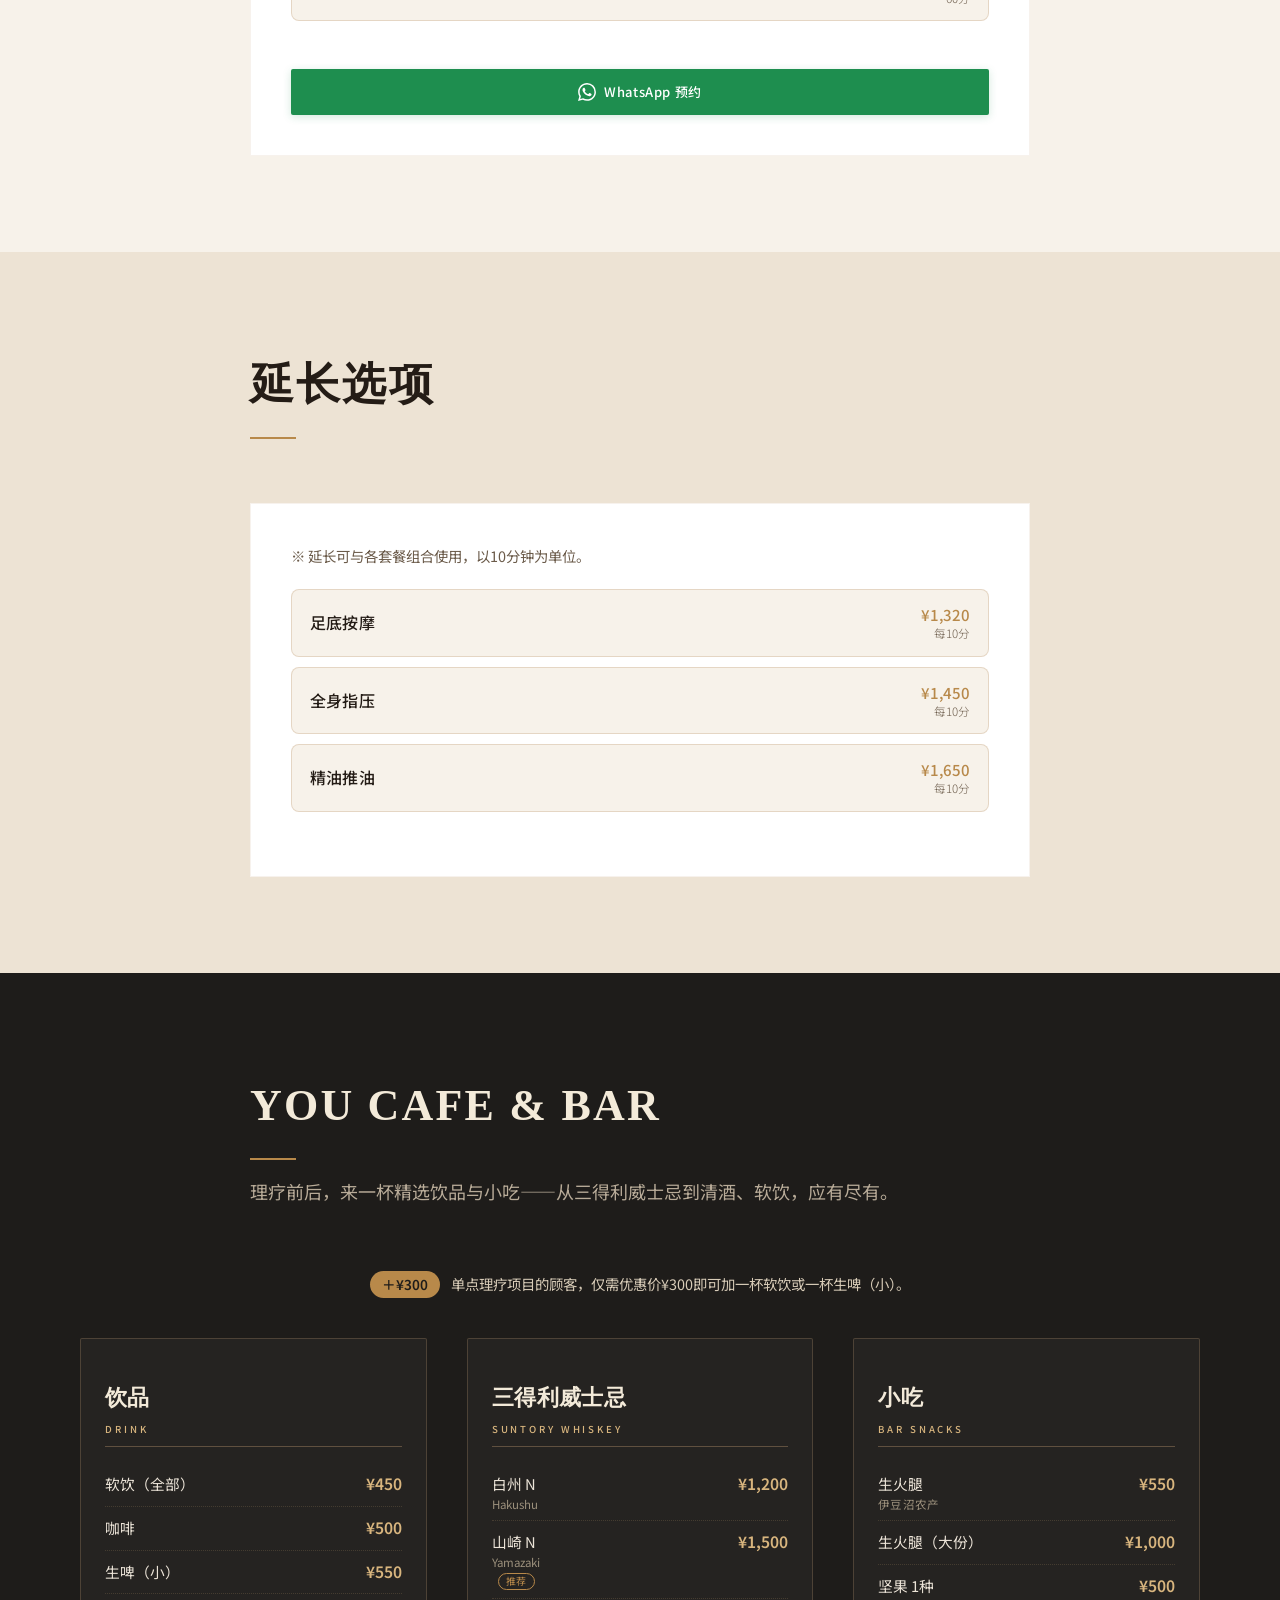
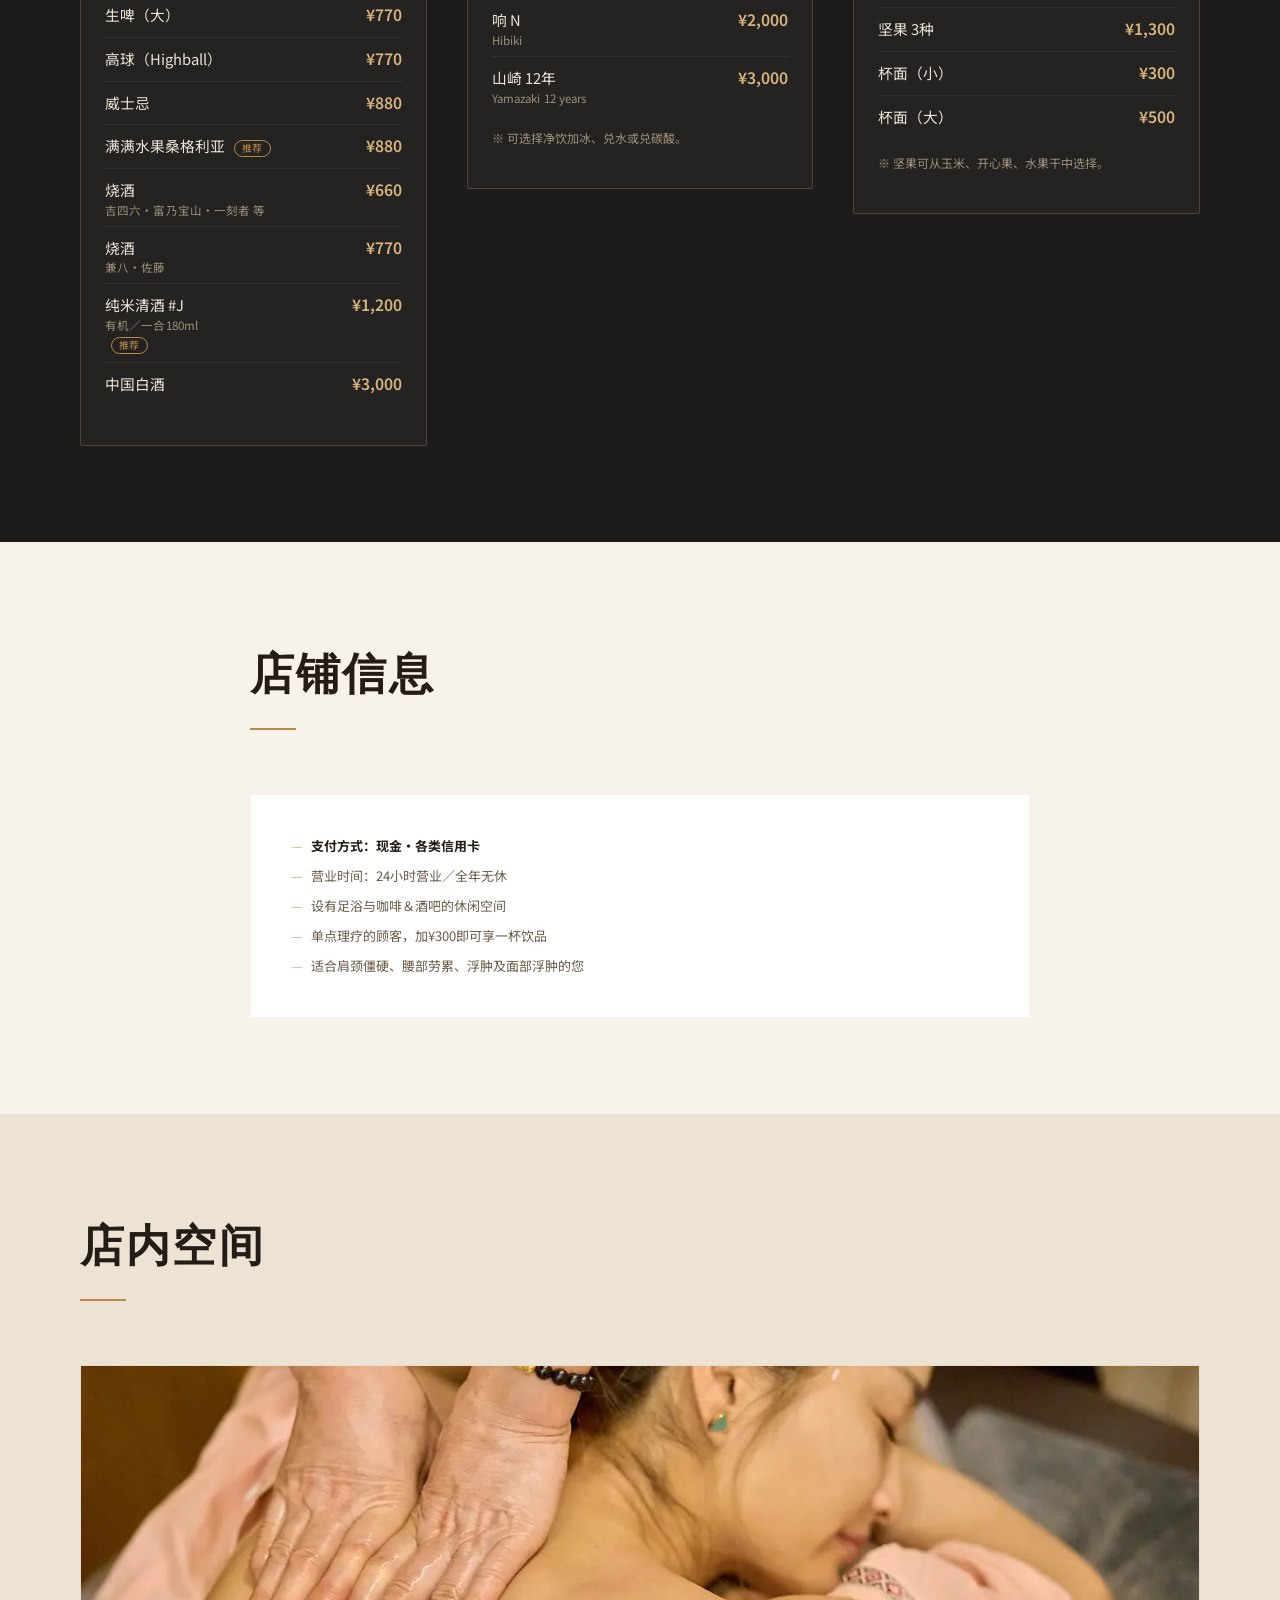
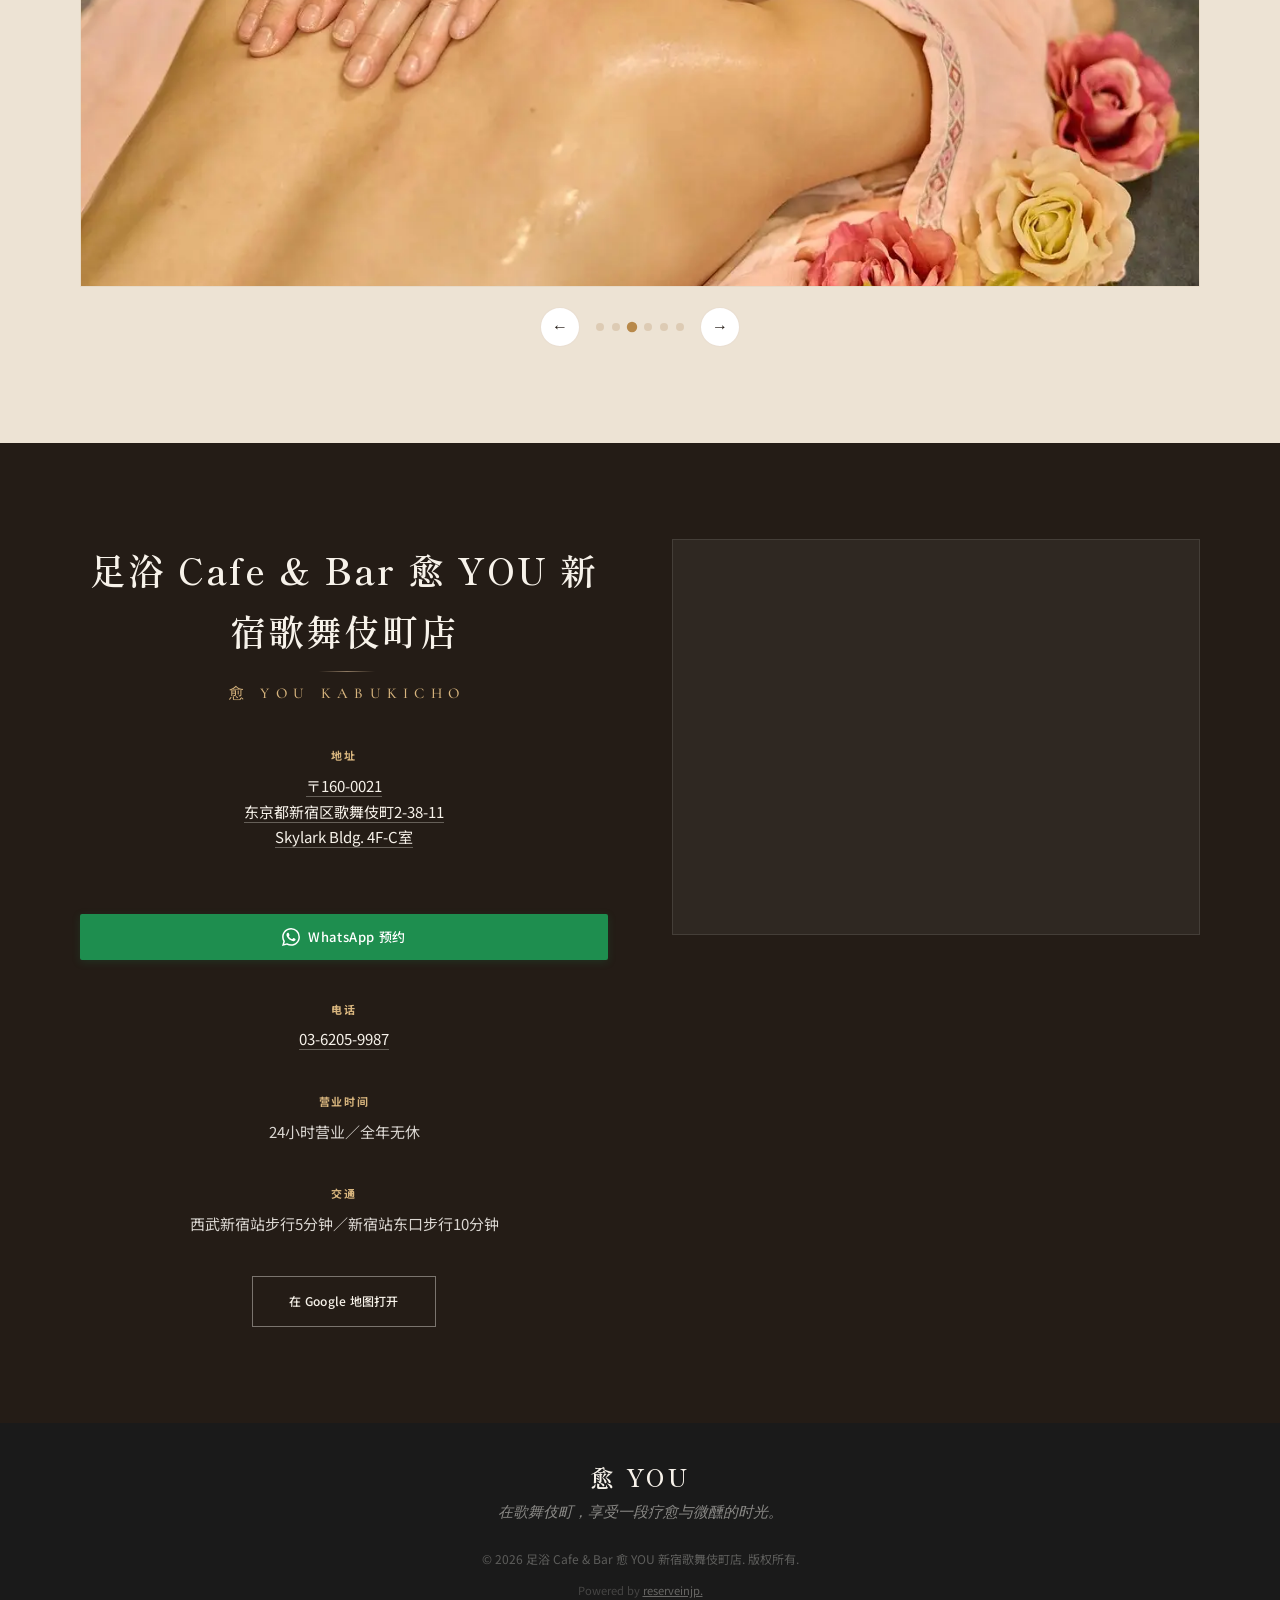
==== commit c39bed4e: "愈 YOU: remove punctuation from headings, fix mobile CJK single-char orphans (text-wrap pretty + hide" ====
--- a/cn/index.html
+++ b/cn/index.html
@@ -47,7 +47,7 @@
       <div class="hero-grid-overlay"></div>
       <div class="hero-content container">
         <p class="hero-tag">东京・新宿歌舞伎町 | 24小时营业・全年无休</p>
-        <h1>在歌舞伎町，<br>享受一段疗愈与微醺的时光。</h1>
+        <h1>在歌舞伎町<br>享受一段疗愈与微醺的时光</h1>
         <p class="hero-sub">足底按摩、全身指压、精油推油按摩，并设正宗咖啡＆酒吧。24小时随时开放，为您留出一段完全属于自己的放松时刻。</p>
         <div class="hero-cta">
           <a href="#special" class="btn btn-primary">查看套餐</a>
@@ -78,7 +78,7 @@
     <section class="intro section">
       <div class="container intro-grid">
         <div class="intro-text">
-          <h2>在歌舞伎町的中心，<br>让身心彻底松弛</h2>
+          <h2>在歌舞伎町的中心<br>让身心彻底松弛</h2>
           <p>「愈 YOU」将足浴、足底、全身指压与精油推油等丰富的放松项目，与正宗的咖啡＆酒吧融为一体，是一处属于成年人的隐秘据点。做完理疗后，不妨慢慢品一杯三得利威士忌、清酒，或几样精选小吃。24小时营业・全年无休，无论深夜还是清晨，都能按您自己的节奏度过。</p>
         </div>
         <div class="intro-features">
@@ -236,7 +236,7 @@
     <section class="services section" id="face">
       <div class="container">
         <header class="section-header">
-          <h2>小脸套餐・足底去角质</h2>
+          <h2>小脸套餐＆足底去角质</h2>
         </header>
         <div class="service-intro">
           <div class="service-photo"><img src="../assets/images/relax.webp" alt="小脸套餐" loading="lazy"></div>
--- a/styles.css
+++ b/styles.css
@@ -379,7 +379,7 @@
 .section-sub,
 .hero h1,
 .section-header h2 {
-  text-wrap: balance;
+  text-wrap: pretty;
 }
 
 .hero-sub {
@@ -1868,7 +1868,7 @@
 }
 
 /* --- mobile typography polish (patch): avoid orphaned single characters / words --- */
-.hero-content h1, .intro-text h2, .section-header h2, .visit-info h2 { text-wrap: balance; }
+.hero-content h1, .intro-text h2, .section-header h2, .visit-info h2 { text-wrap: pretty; }
 .hero-sub, .intro-text p, .section-sub, .footer-tagline, .includes li, .visit-item p { text-wrap: pretty; }
 .hero-content h1 { overflow-wrap: anywhere; }
 
@@ -1969,3 +1969,8 @@
 .cafe-price{color:var(--gold-light);font-weight:600;white-space:nowrap;font-size:.98rem;}
 .cafe-note{font-size:.75rem;color:#9c907c;margin-top:.9rem;line-height:1.65;}
 @media(max-width:768px){.cafe-grid{gap:var(--space-md);}}
+
+/* mobile: neutralize desktop <br> in headings so CJK flows full width (avoids single-char / punctuation orphans) */
+@media (max-width: 600px) {
+  .hero-content h1 br, .intro-text h2 br, .section-header h2 br, .visit-info h2 br { display: none; }
+}
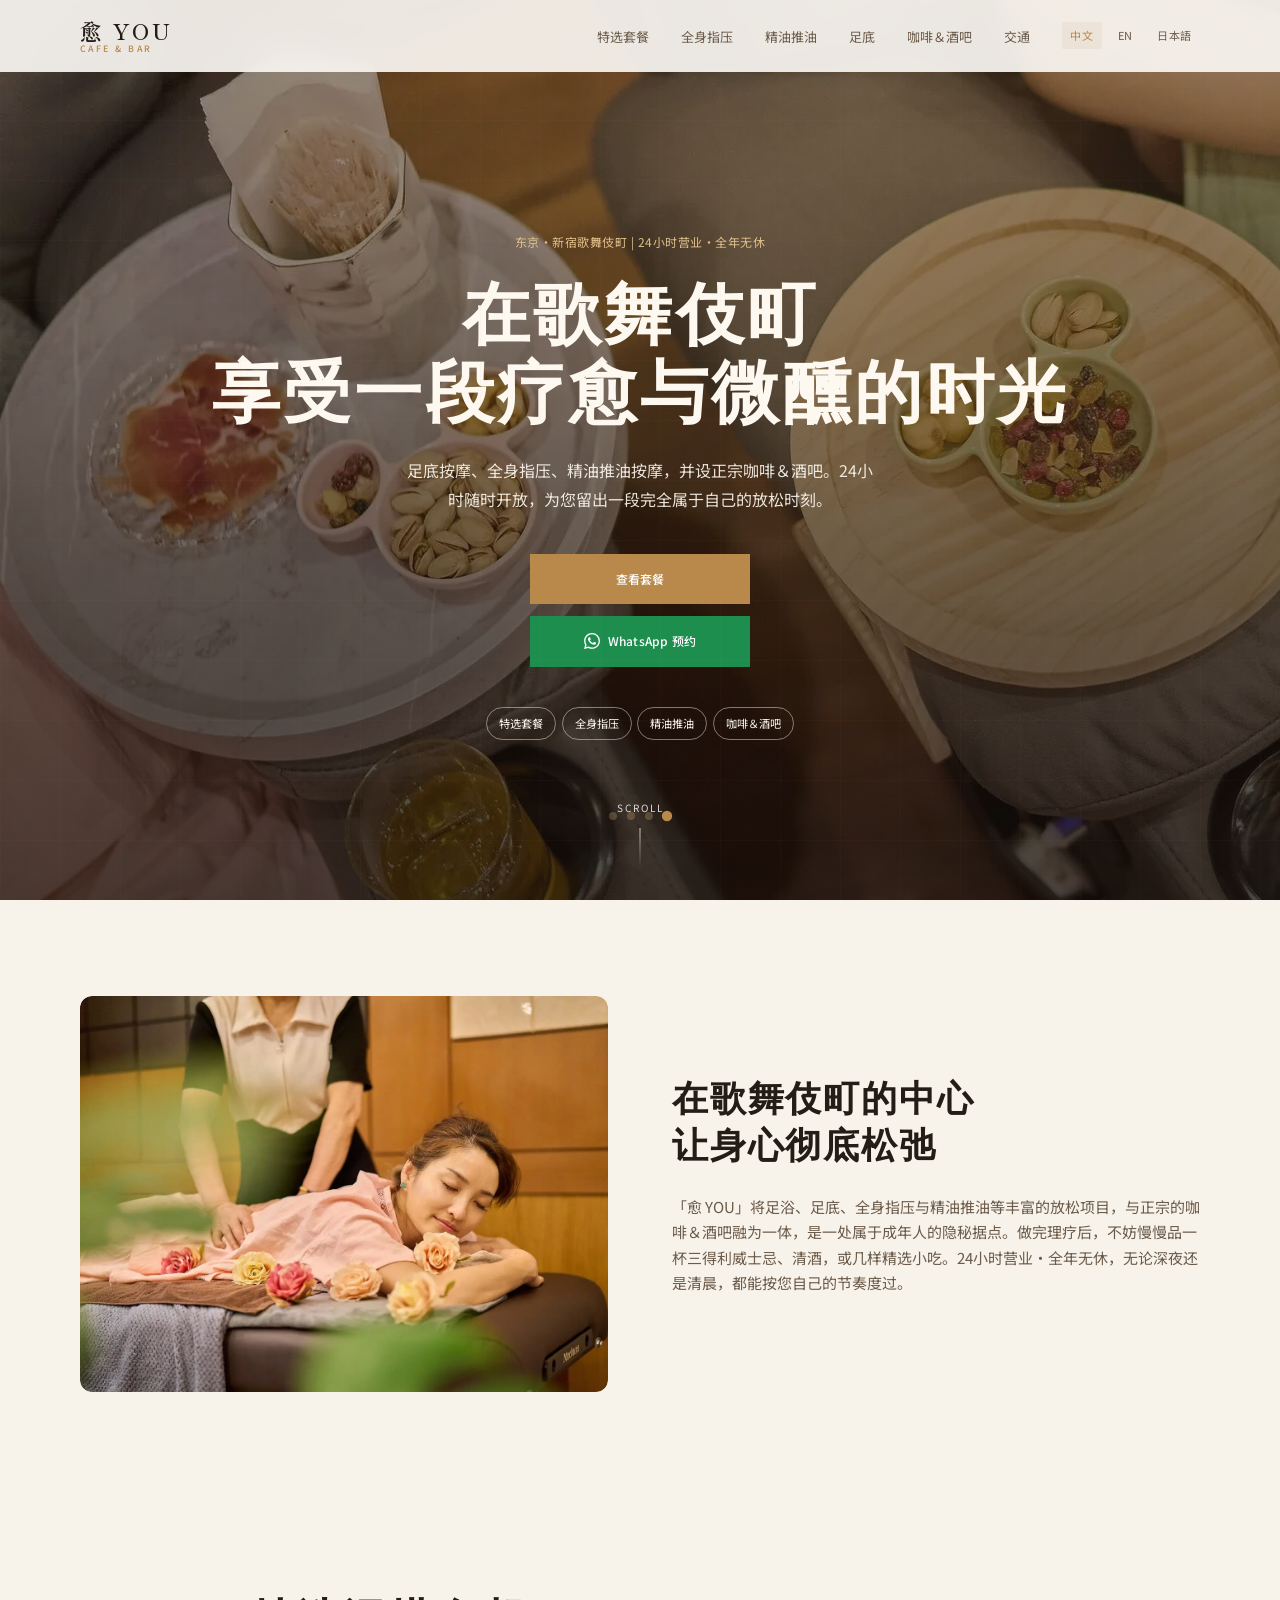
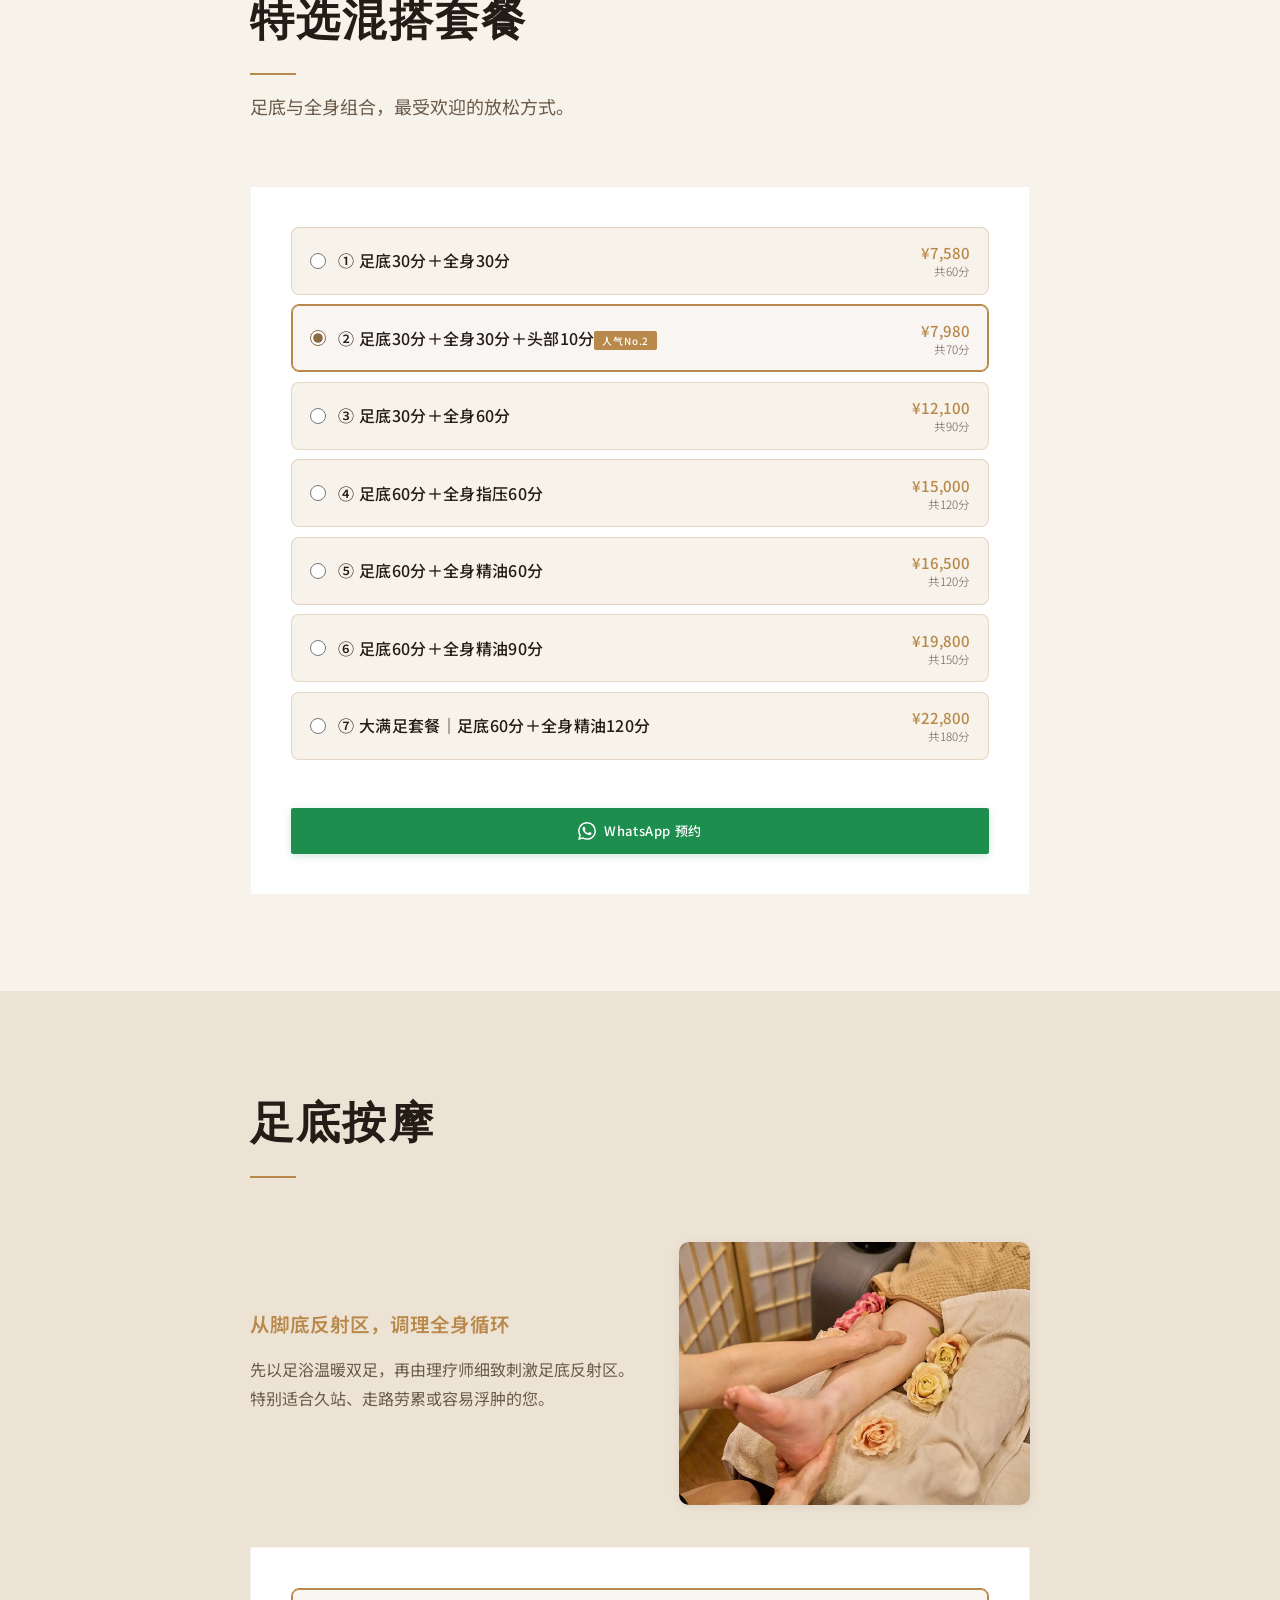
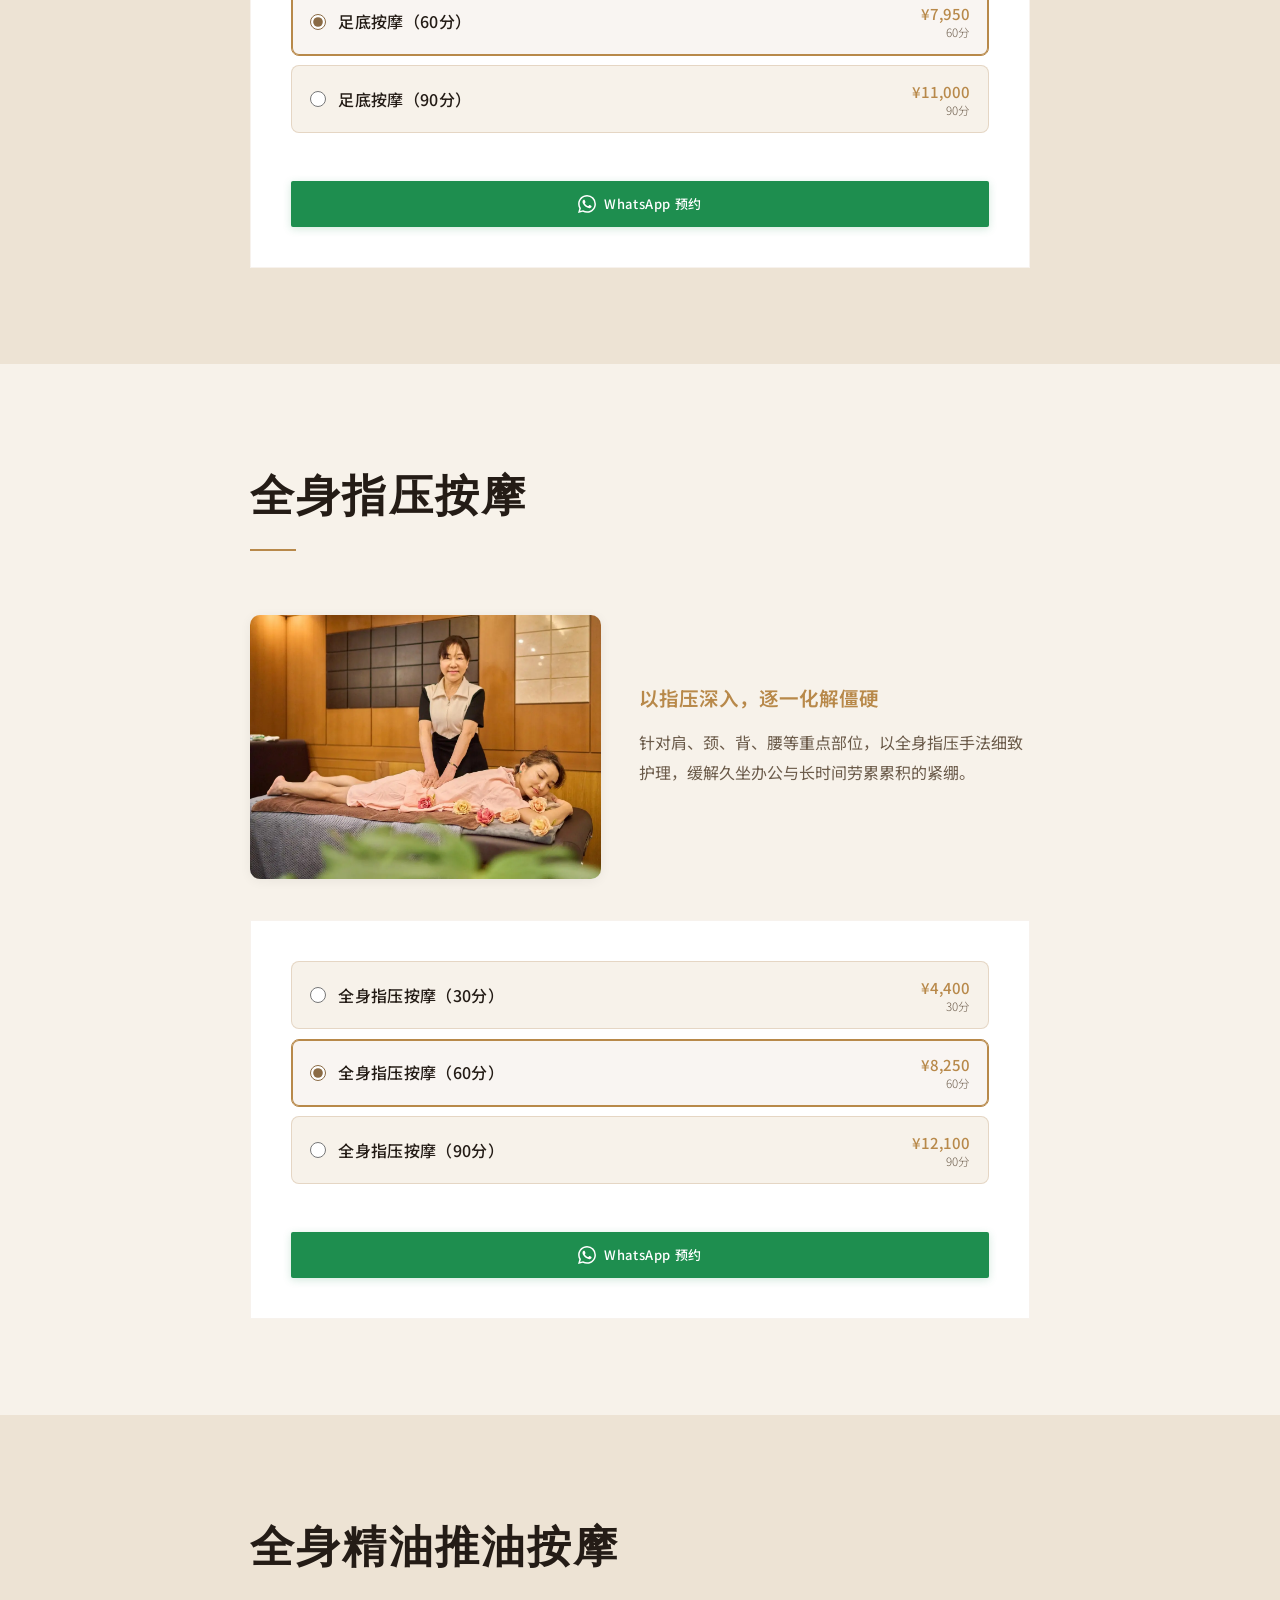
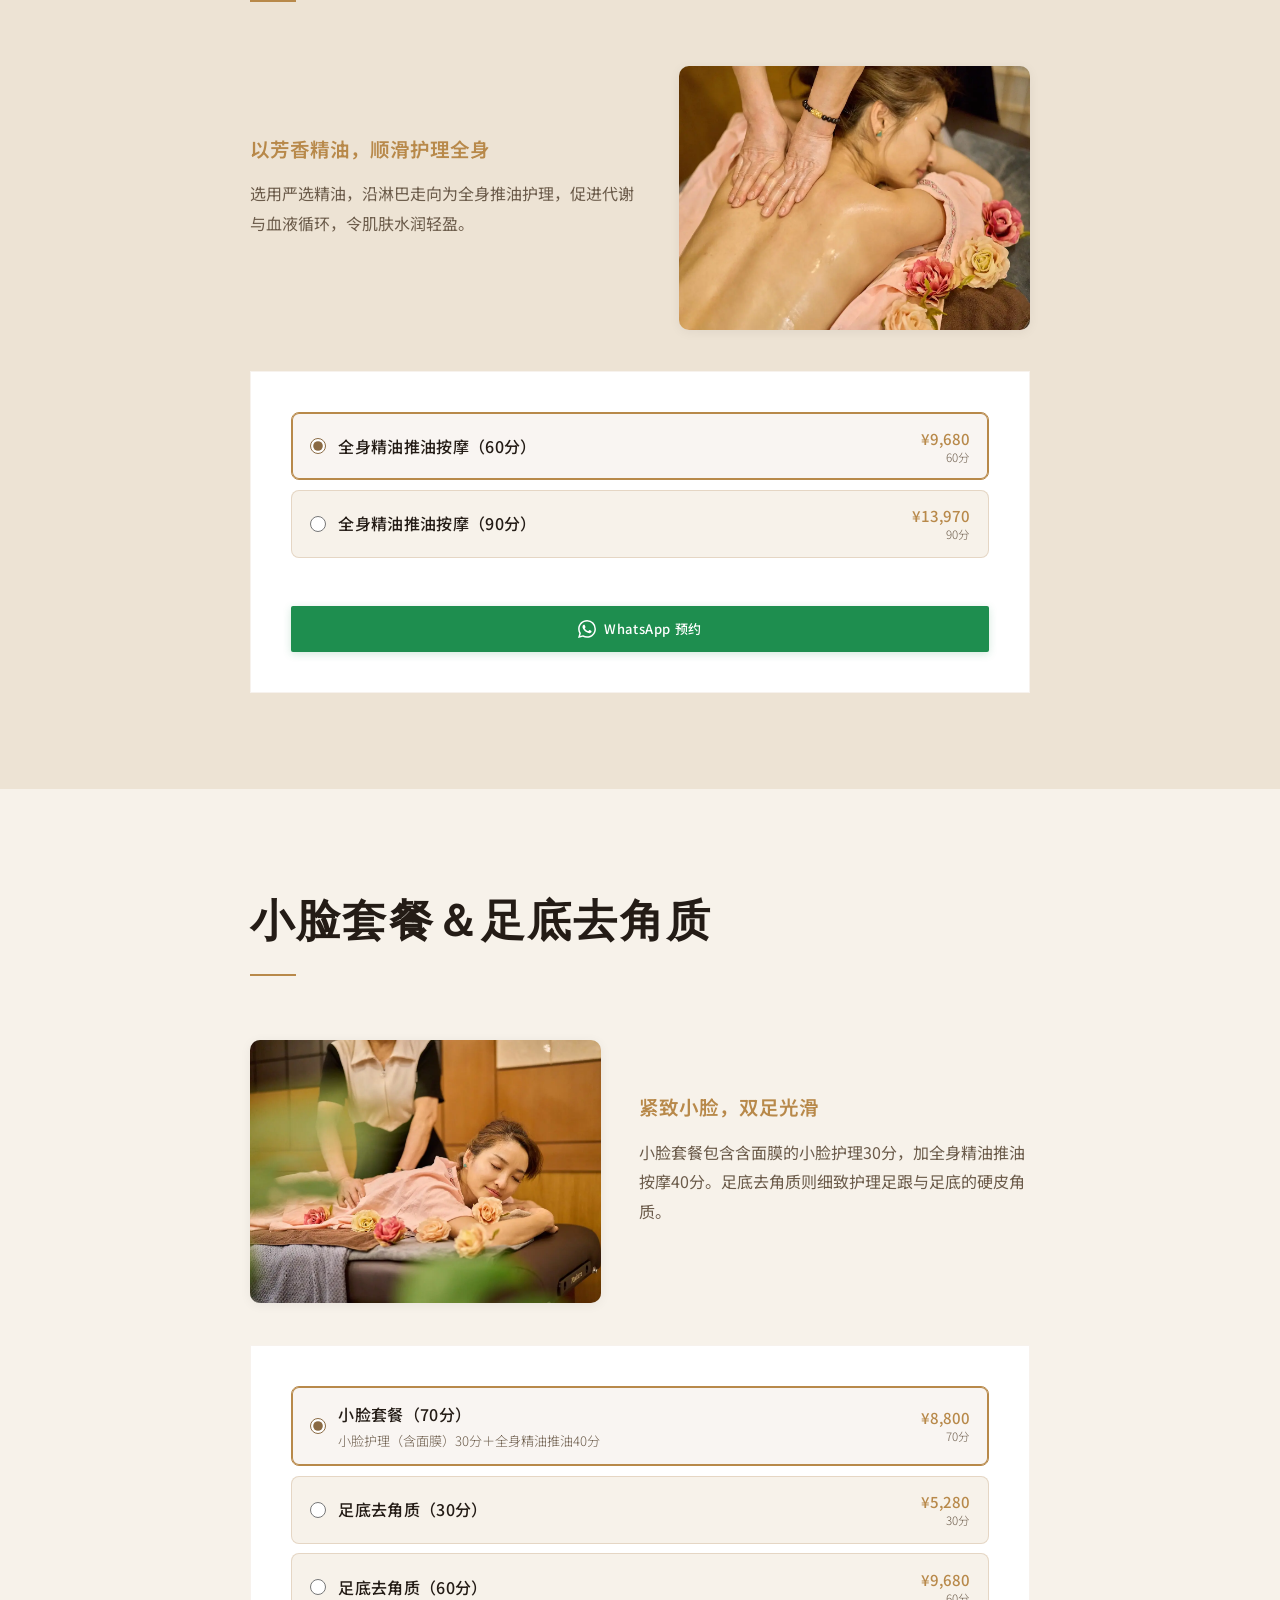
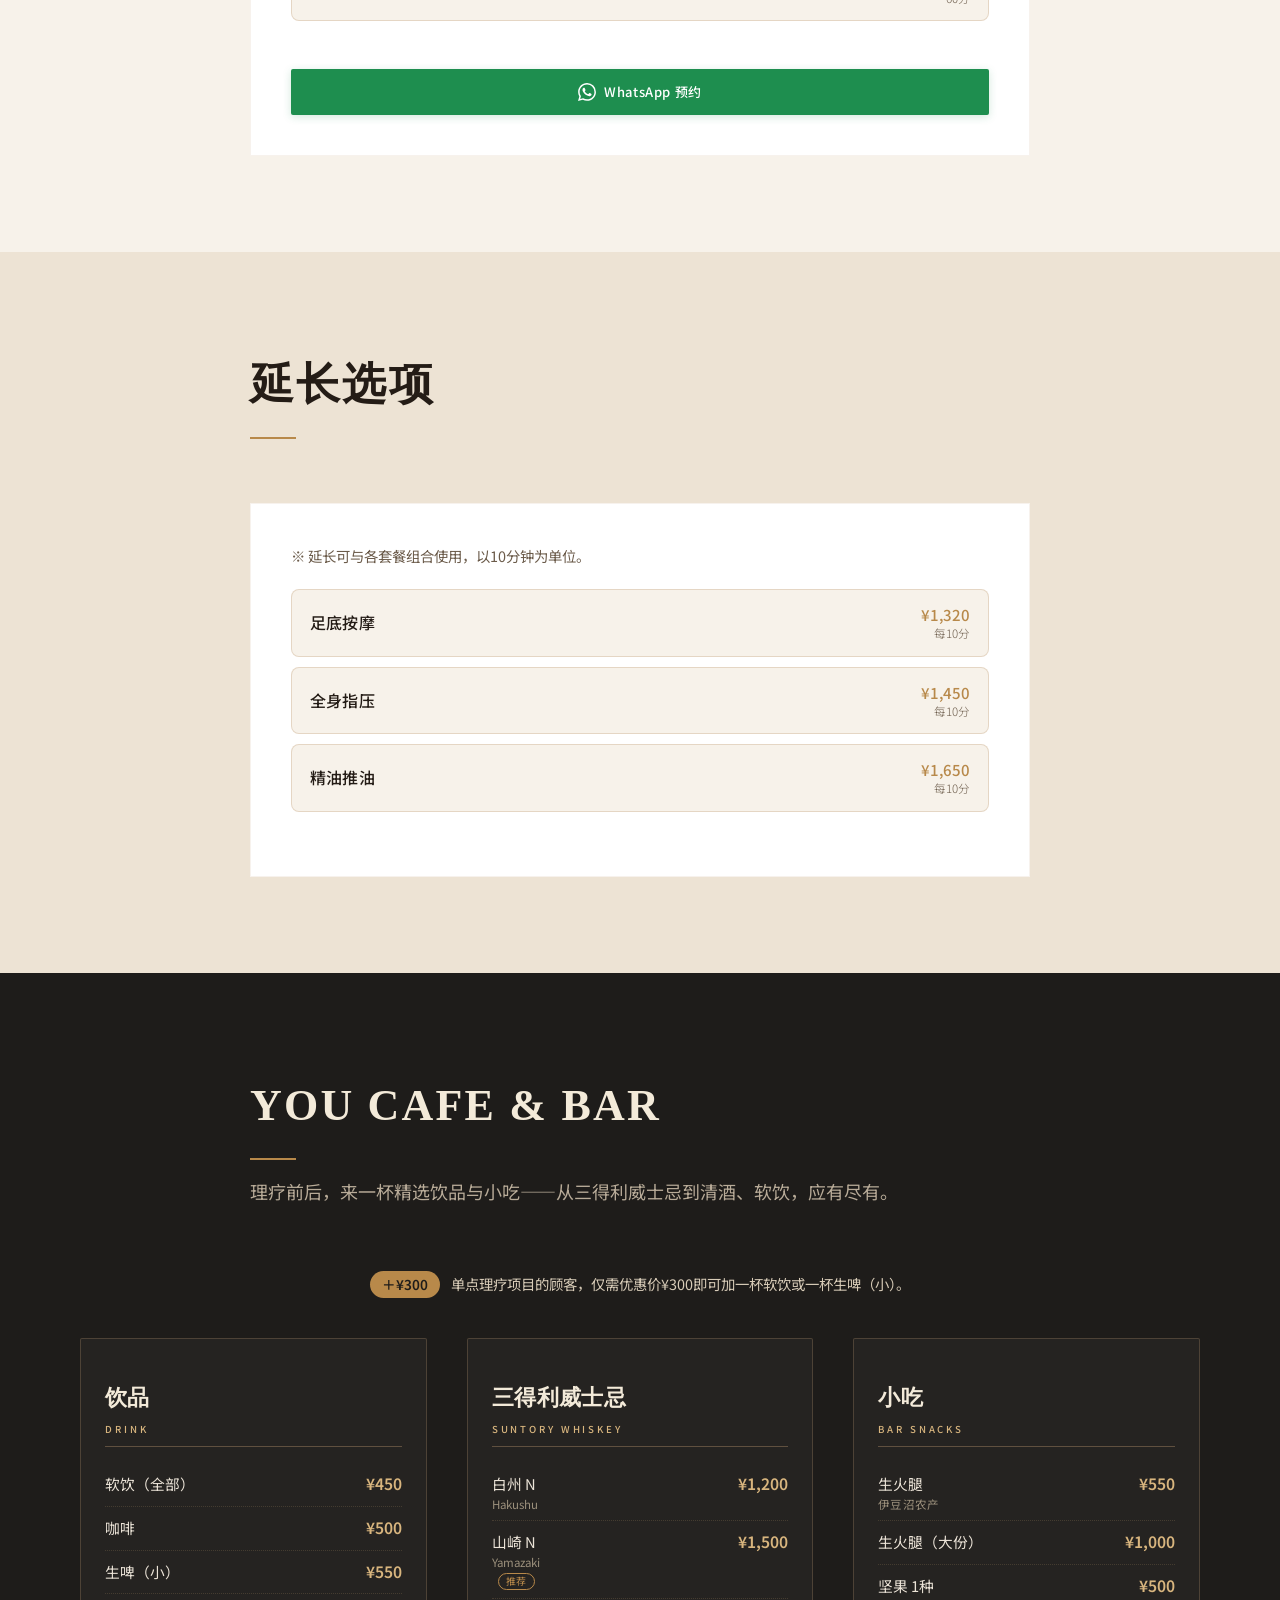
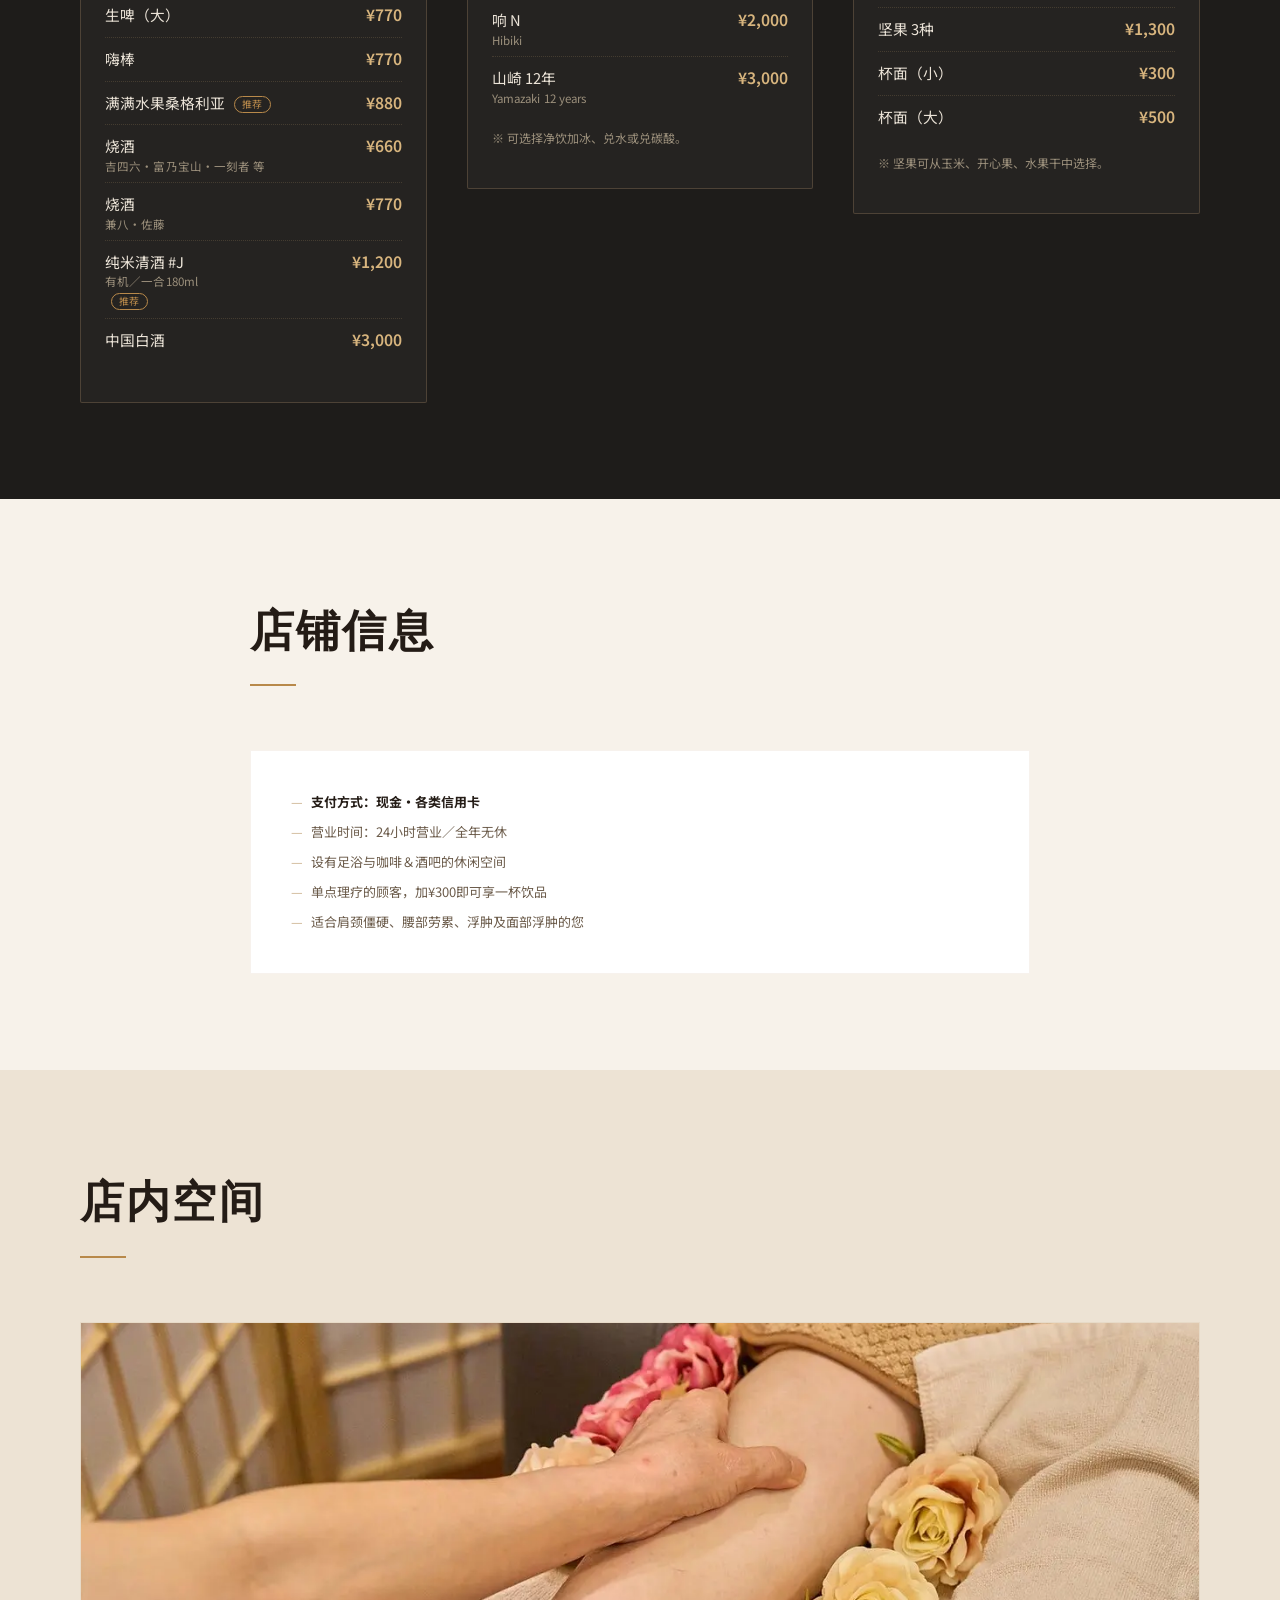
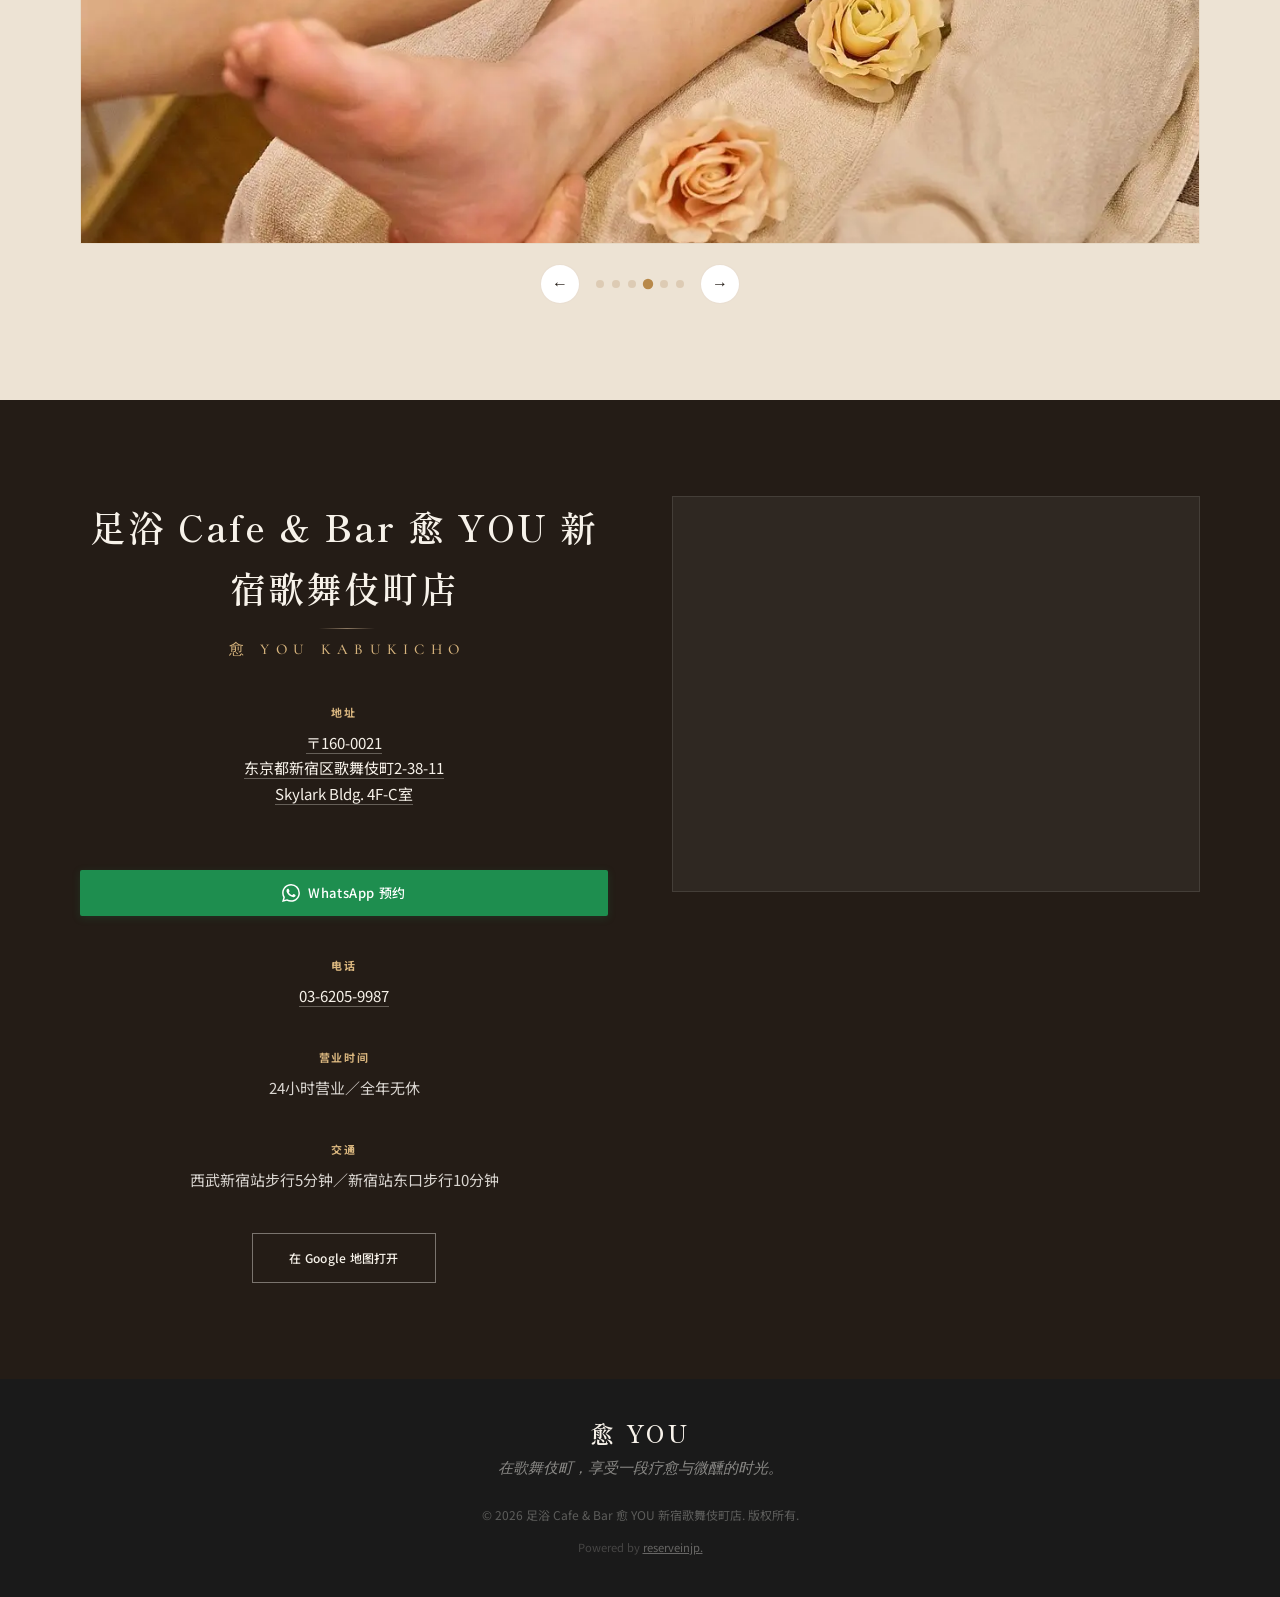
==== commit 26c53bff: "Cafe menu: rename whisky item to Highball/嗨棒 and remove the duplicate ¥880 highball row" ====
--- a/cn/index.html
+++ b/cn/index.html
@@ -299,8 +299,7 @@
               <div class="cafe-row"><span class="cafe-name">咖啡</span><span class="cafe-price">¥500</span></div>
               <div class="cafe-row"><span class="cafe-name">生啤（小）</span><span class="cafe-price">¥550</span></div>
               <div class="cafe-row"><span class="cafe-name">生啤（大）</span><span class="cafe-price">¥770</span></div>
-              <div class="cafe-row"><span class="cafe-name">高球（Highball）</span><span class="cafe-price">¥770</span></div>
-              <div class="cafe-row"><span class="cafe-name">威士忌</span><span class="cafe-price">¥880</span></div>
+              <div class="cafe-row"><span class="cafe-name">嗨棒</span><span class="cafe-price">¥770</span></div>
               <div class="cafe-row"><span class="cafe-name">满满水果桑格利亚 <span class="cafe-rec">推荐</span></span><span class="cafe-price">¥880</span></div>
               <div class="cafe-row"><span class="cafe-name">烧酒 <span class="cafe-desc">吉四六・富乃宝山・一刻者 等</span></span><span class="cafe-price">¥660</span></div>
               <div class="cafe-row"><span class="cafe-name">烧酒 <span class="cafe-desc">兼八・佐藤</span></span><span class="cafe-price">¥770</span></div>
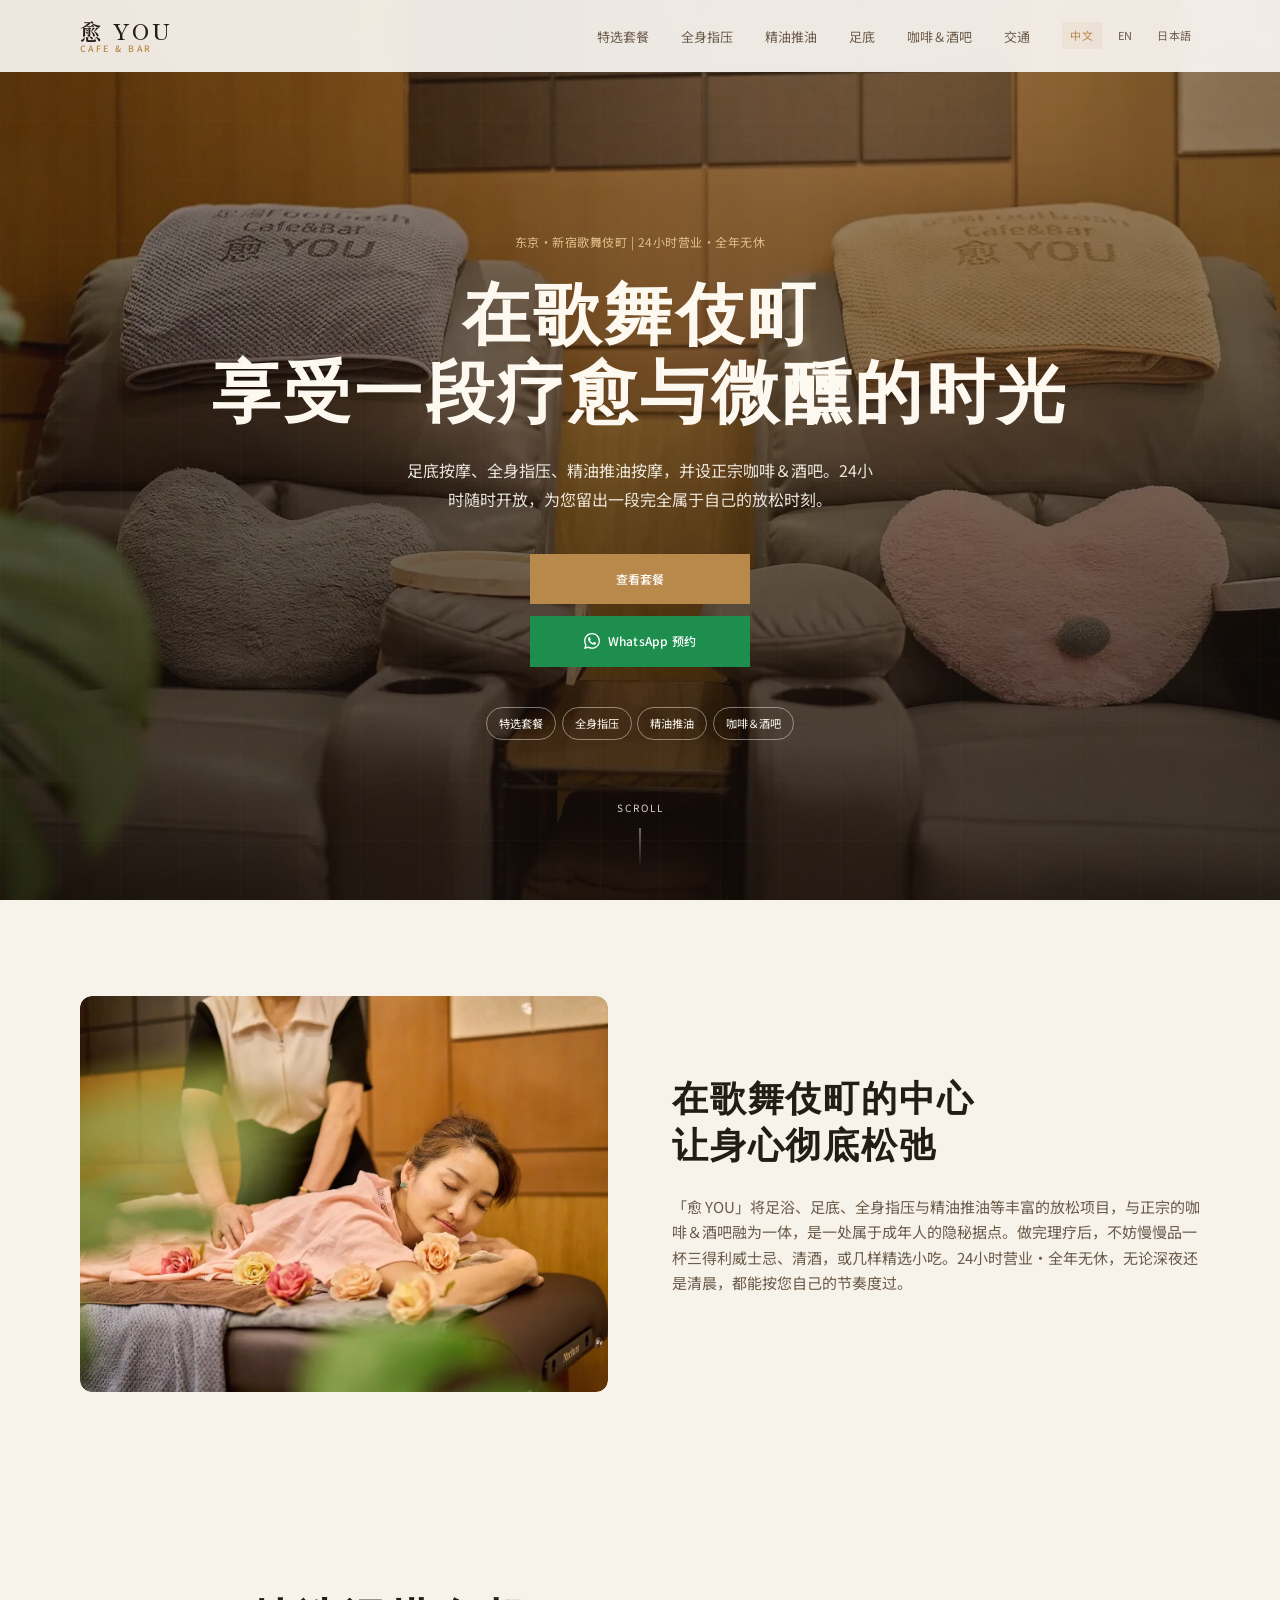
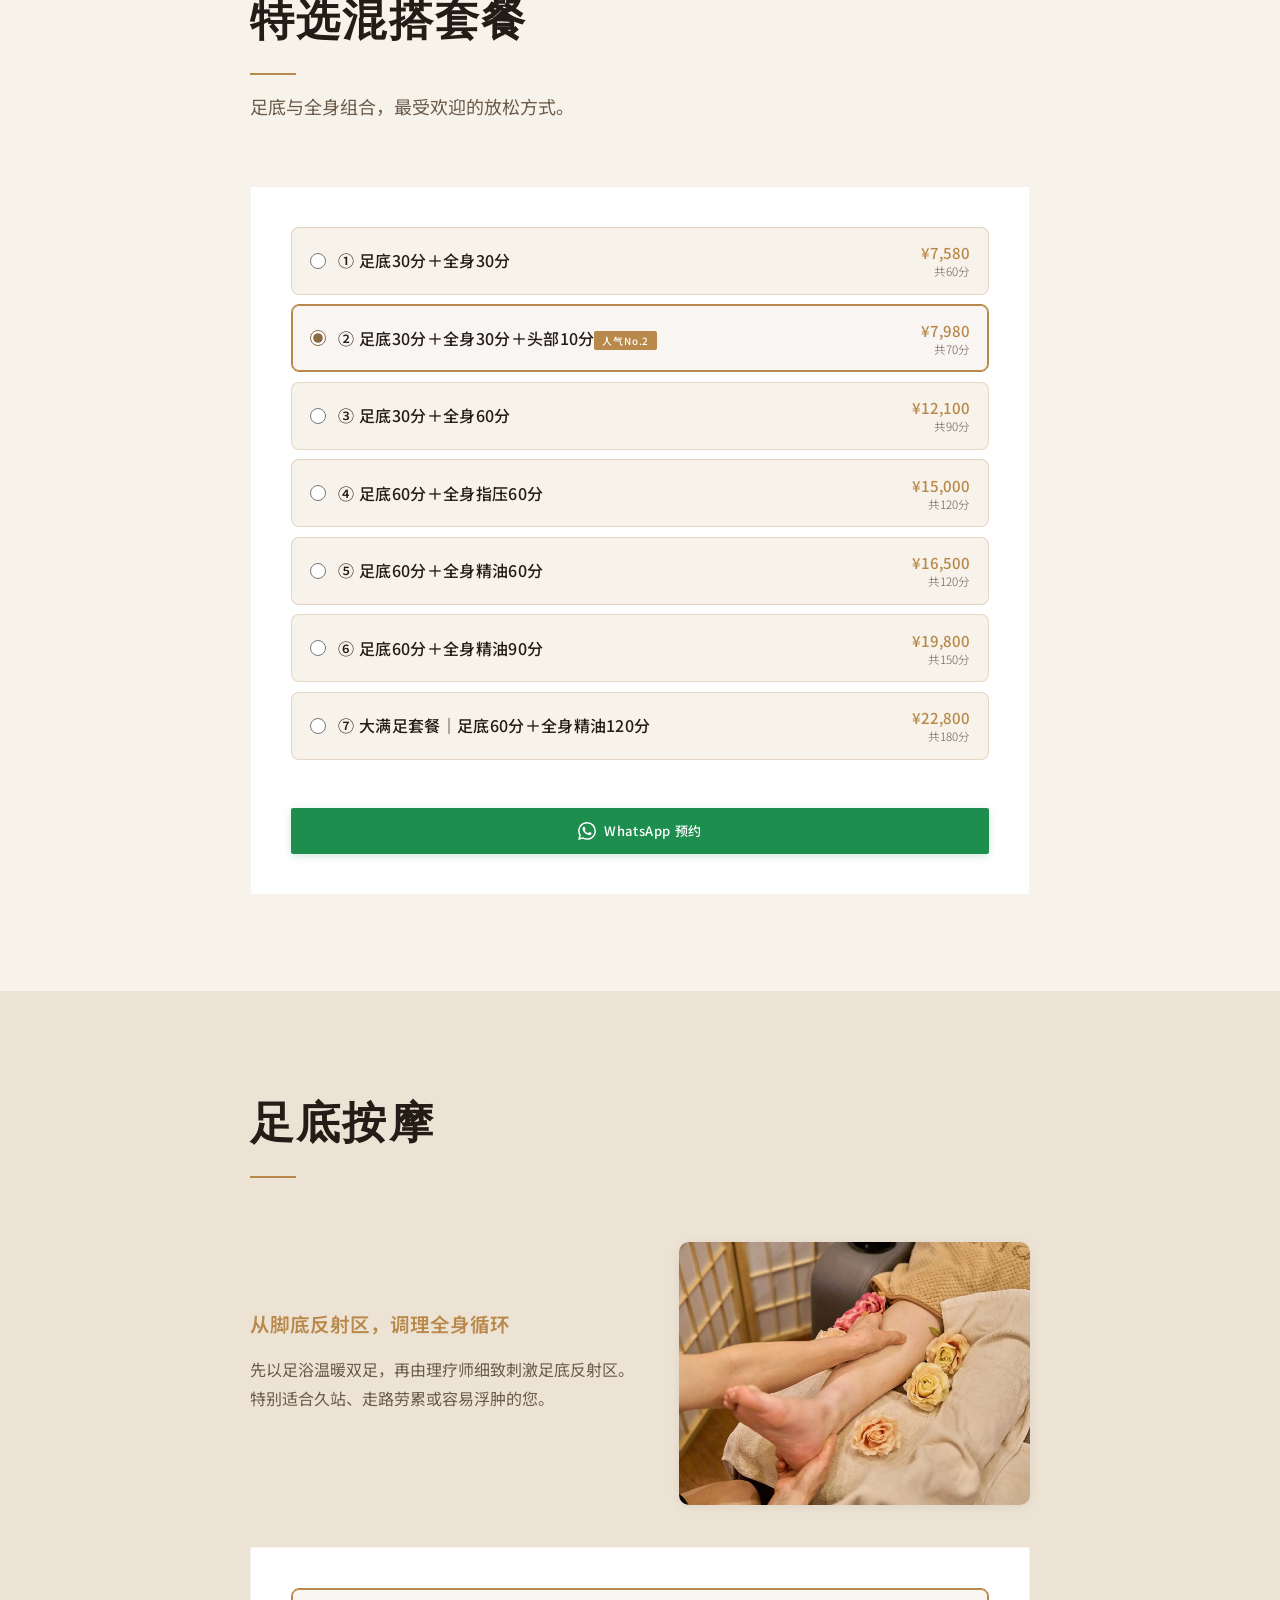
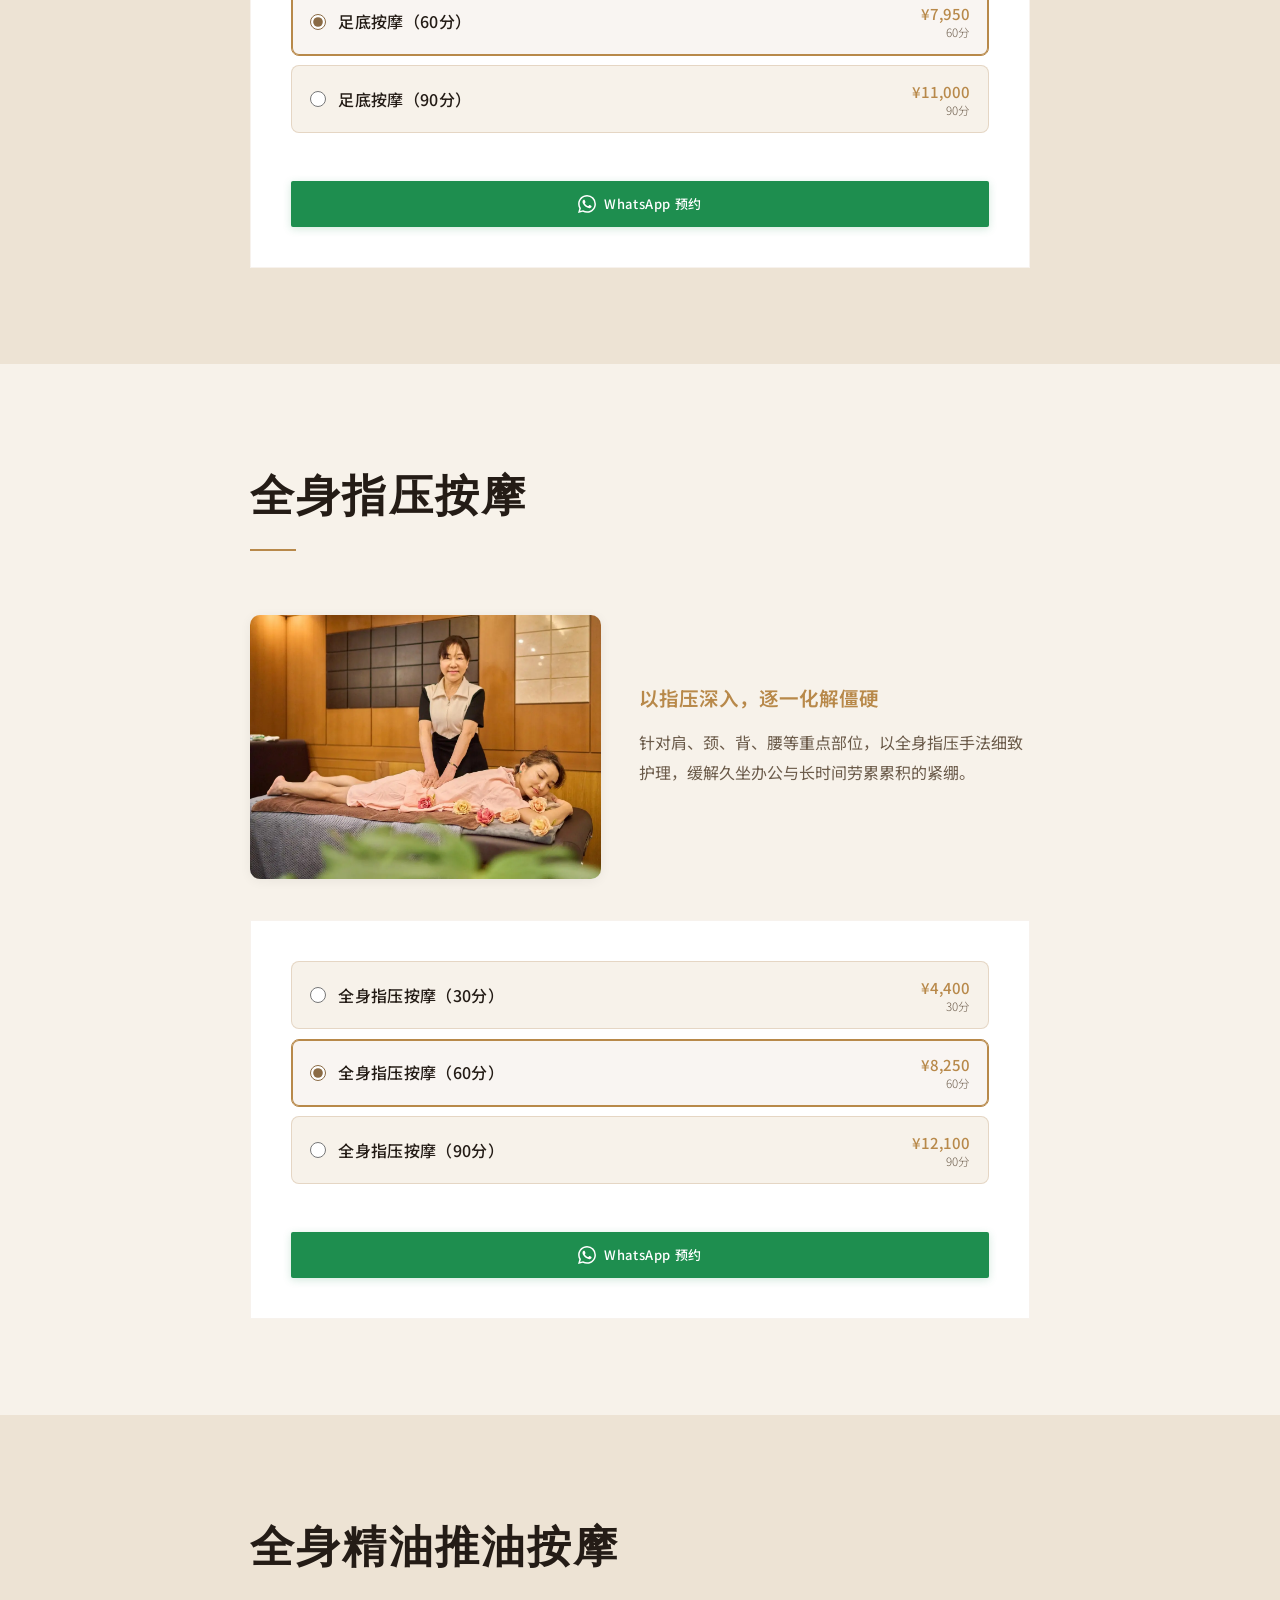
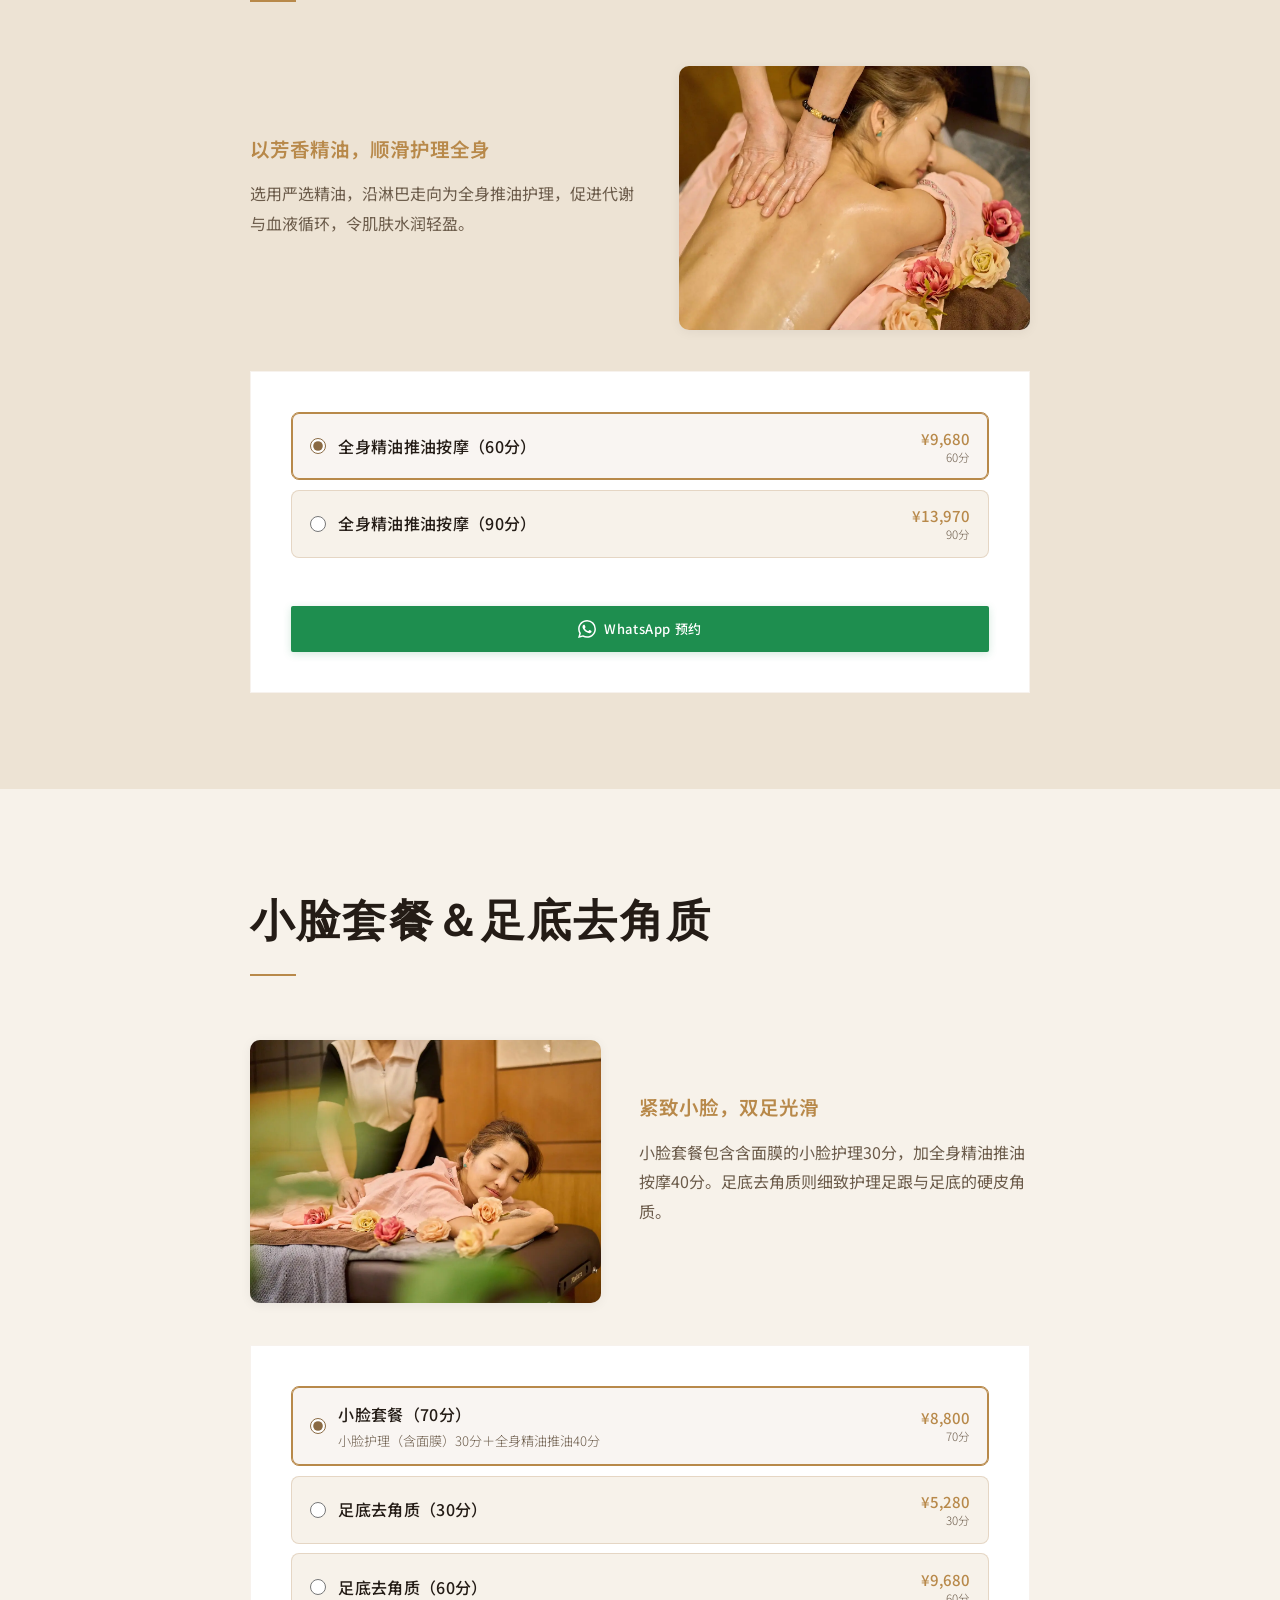
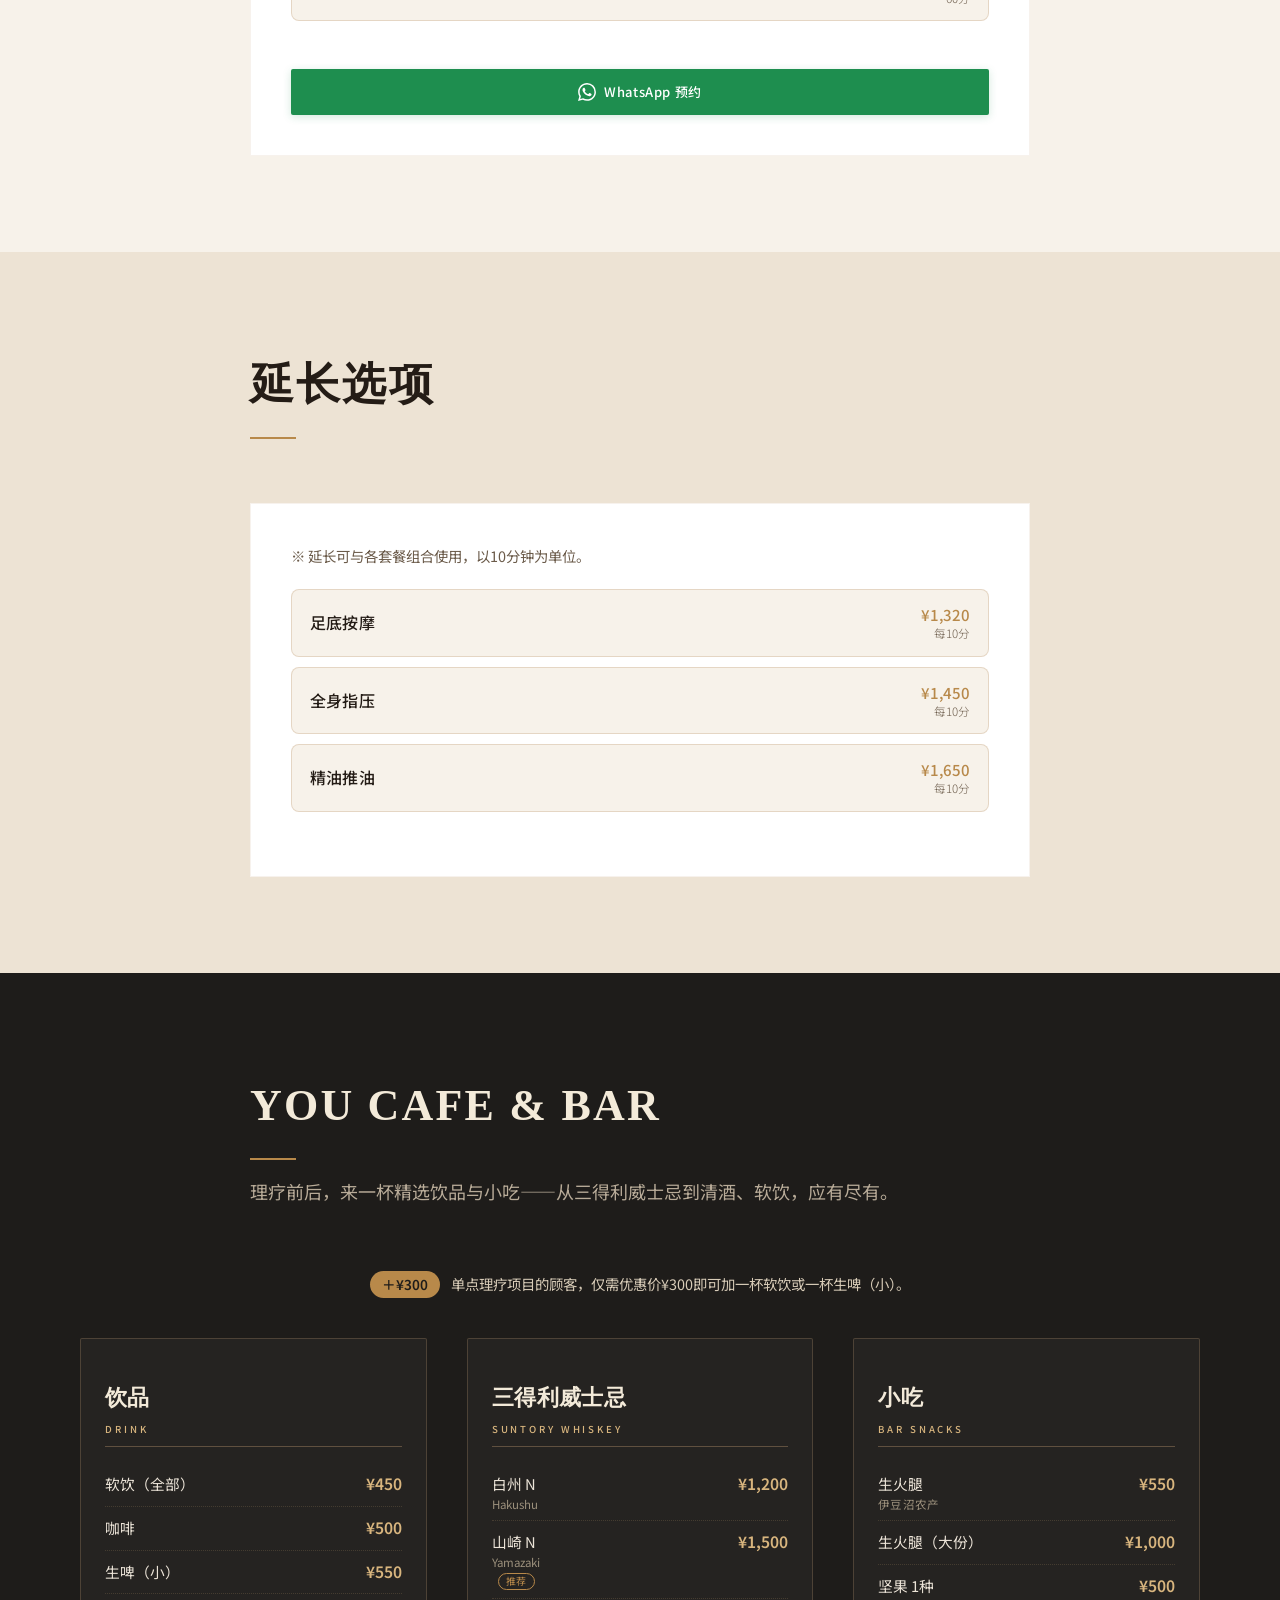
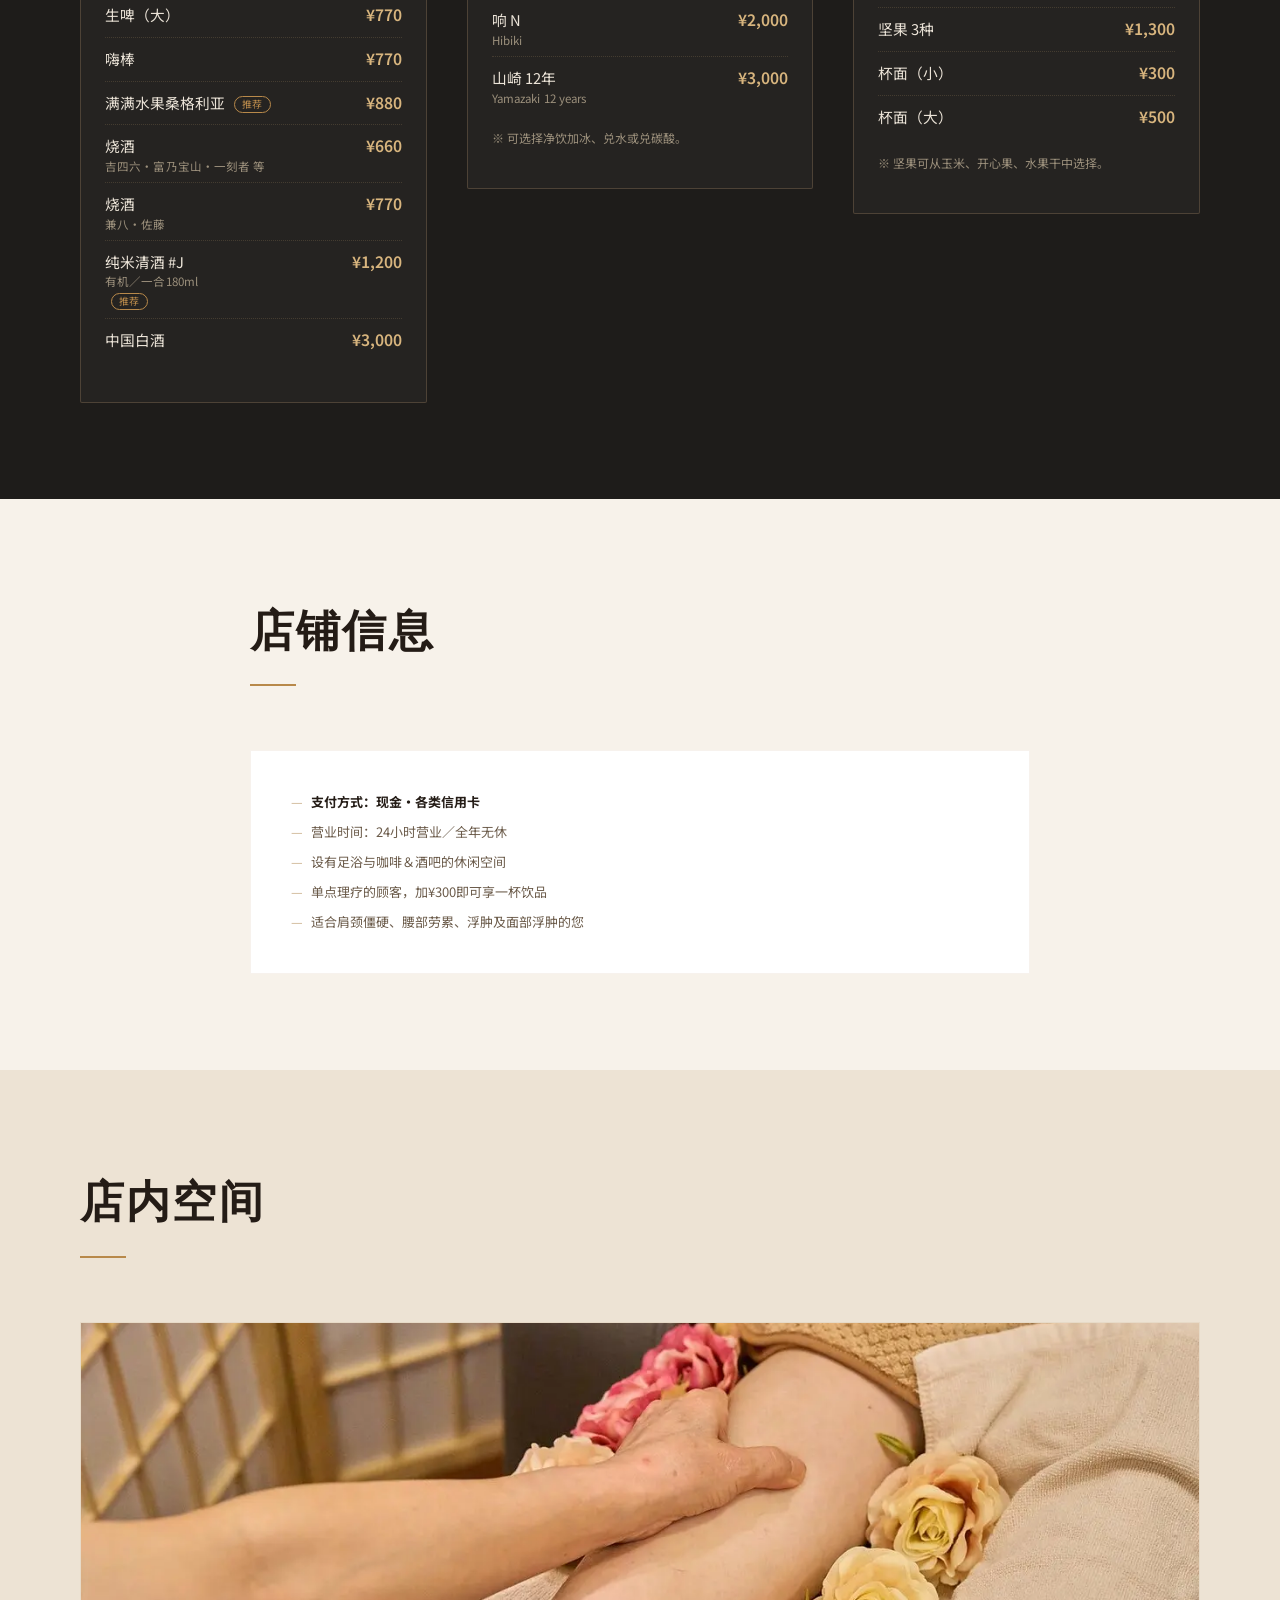
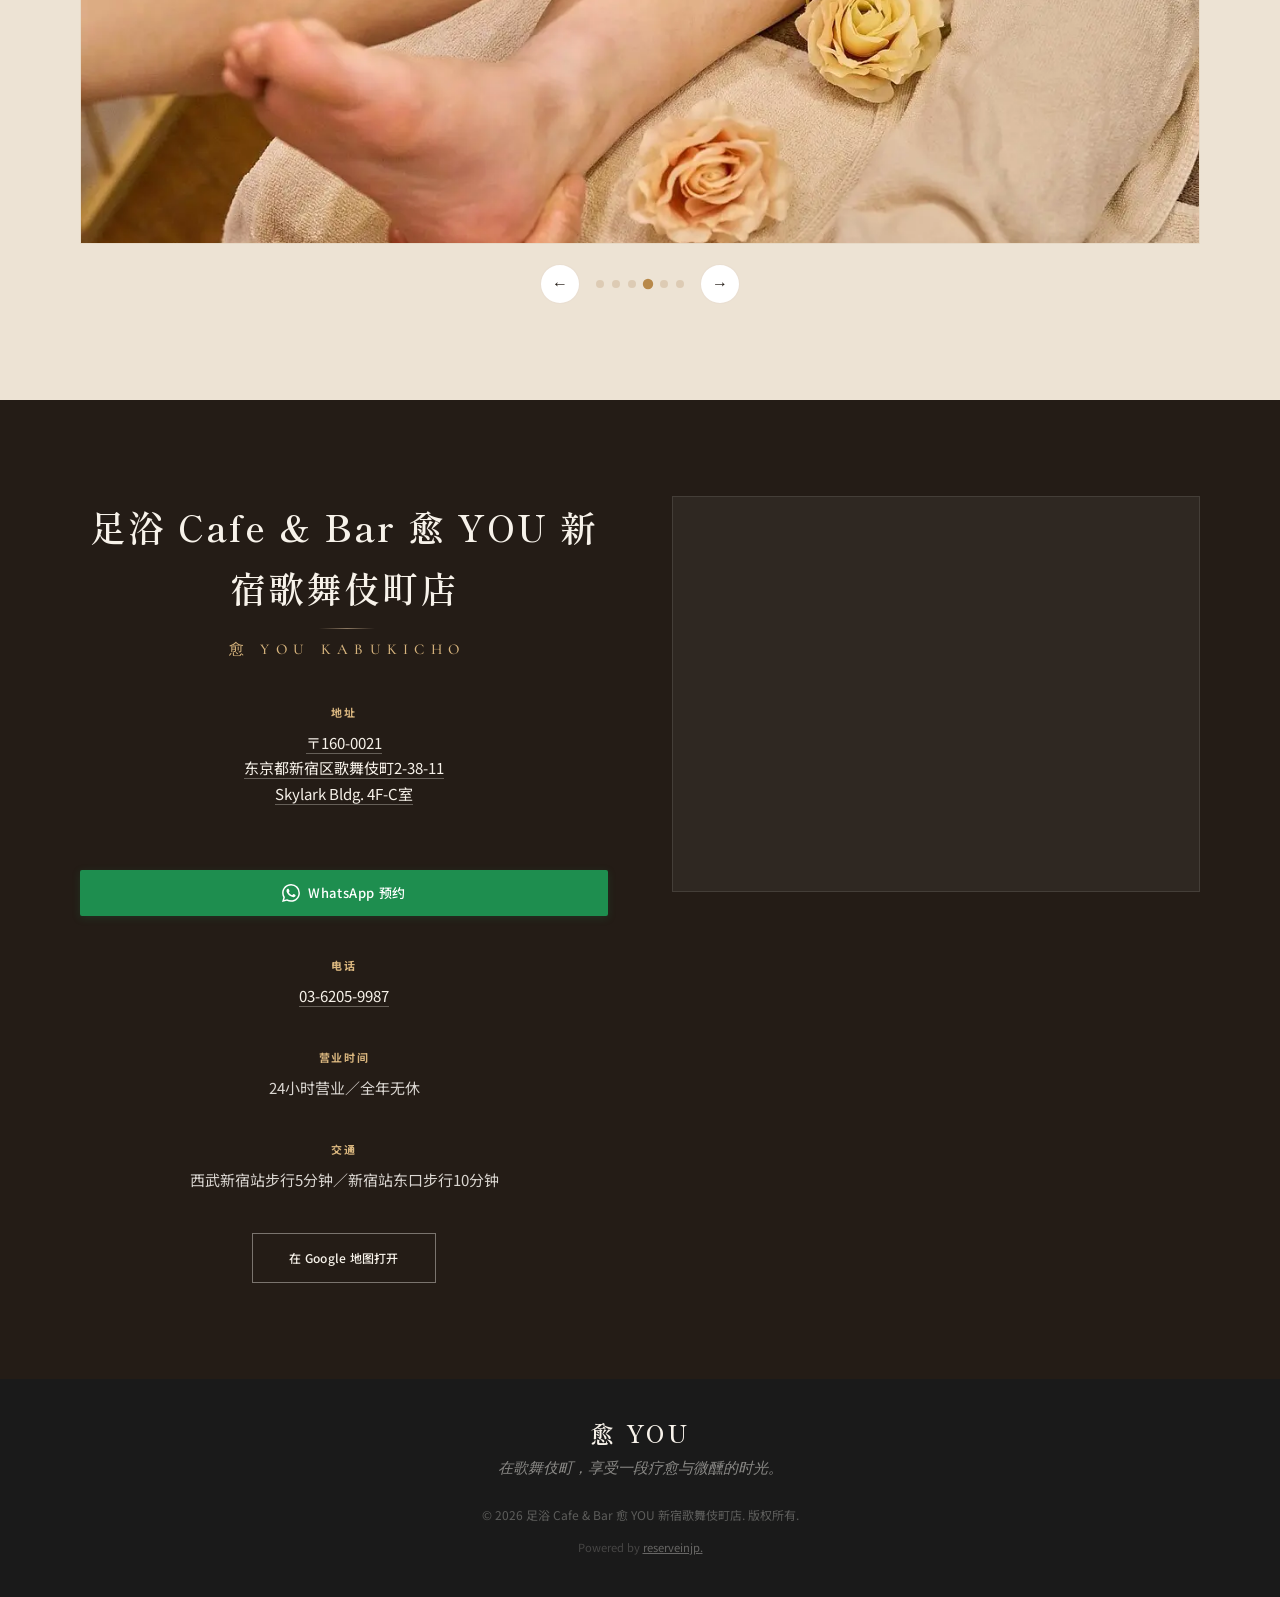
==== commit 5187248e: "Hero: single static background image on language pages (no carousel)" ====
--- a/cn/index.html
+++ b/cn/index.html
@@ -40,9 +40,6 @@
     <section class="hero">
       <div class="hero-carousel" id="heroCarousel">
         <div class="hero-slide active" style="background-image: url(../assets/images/interior.webp);"></div>
-        <div class="hero-slide" style="background-image: url(../assets/images/room.webp);"></div>
-        <div class="hero-slide" style="background-image: url(../assets/images/oil.webp);"></div>
-        <div class="hero-slide" style="background-image: url(../assets/images/bar.webp);"></div>
       </div>
       <div class="hero-grid-overlay"></div>
       <div class="hero-content container">
@@ -62,12 +59,6 @@
           <a href="#oil" class="hero-nav-pill">精油推油</a>
           <a href="#cafebar" class="hero-nav-pill">咖啡＆酒吧</a>
         </div>
-      </div>
-      <div class="hero-dots" id="heroDots">
-        <button class="hero-dot active" data-index="0" aria-label="Slide 1"></button>
-        <button class="hero-dot" data-index="1" aria-label="Slide 2"></button>
-        <button class="hero-dot" data-index="2" aria-label="Slide 3"></button>
-        <button class="hero-dot" data-index="3" aria-label="Slide 4"></button>
       </div>
       <div class="hero-scroll">
         <span>Scroll</span>
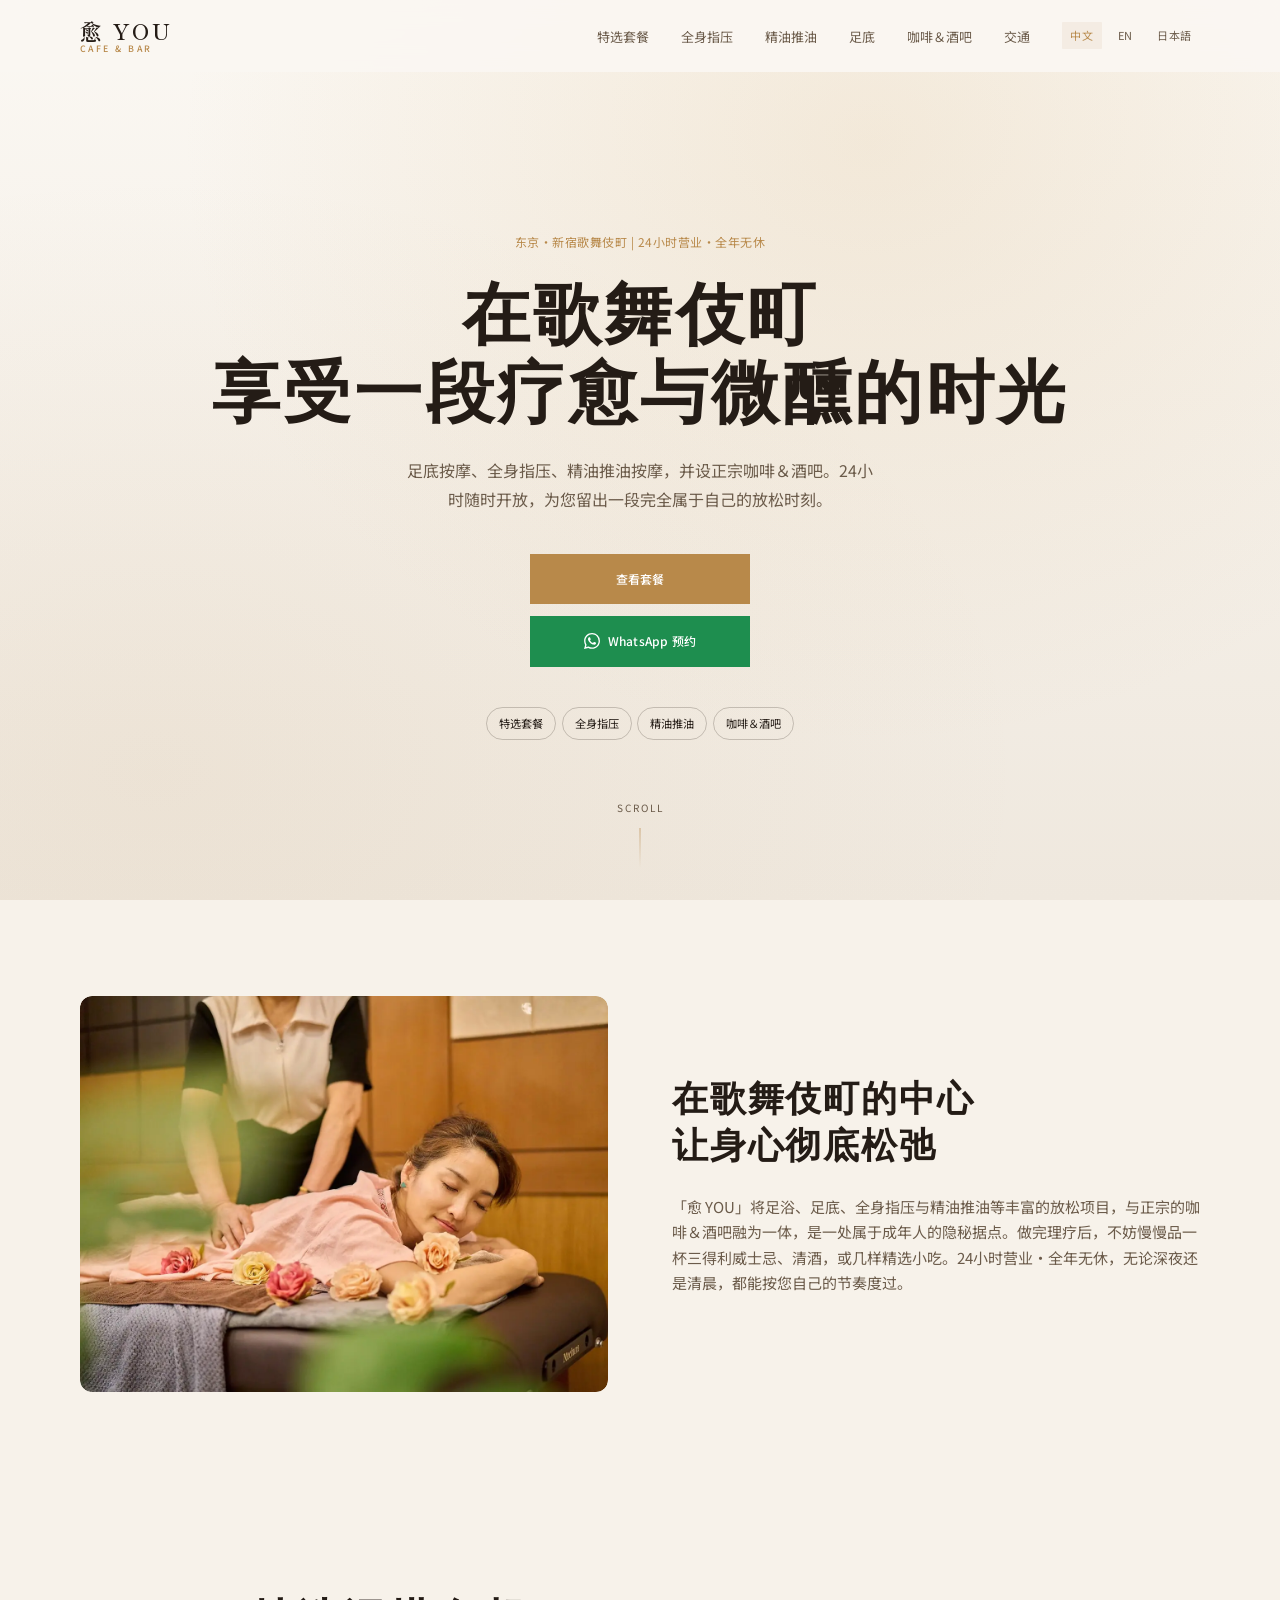
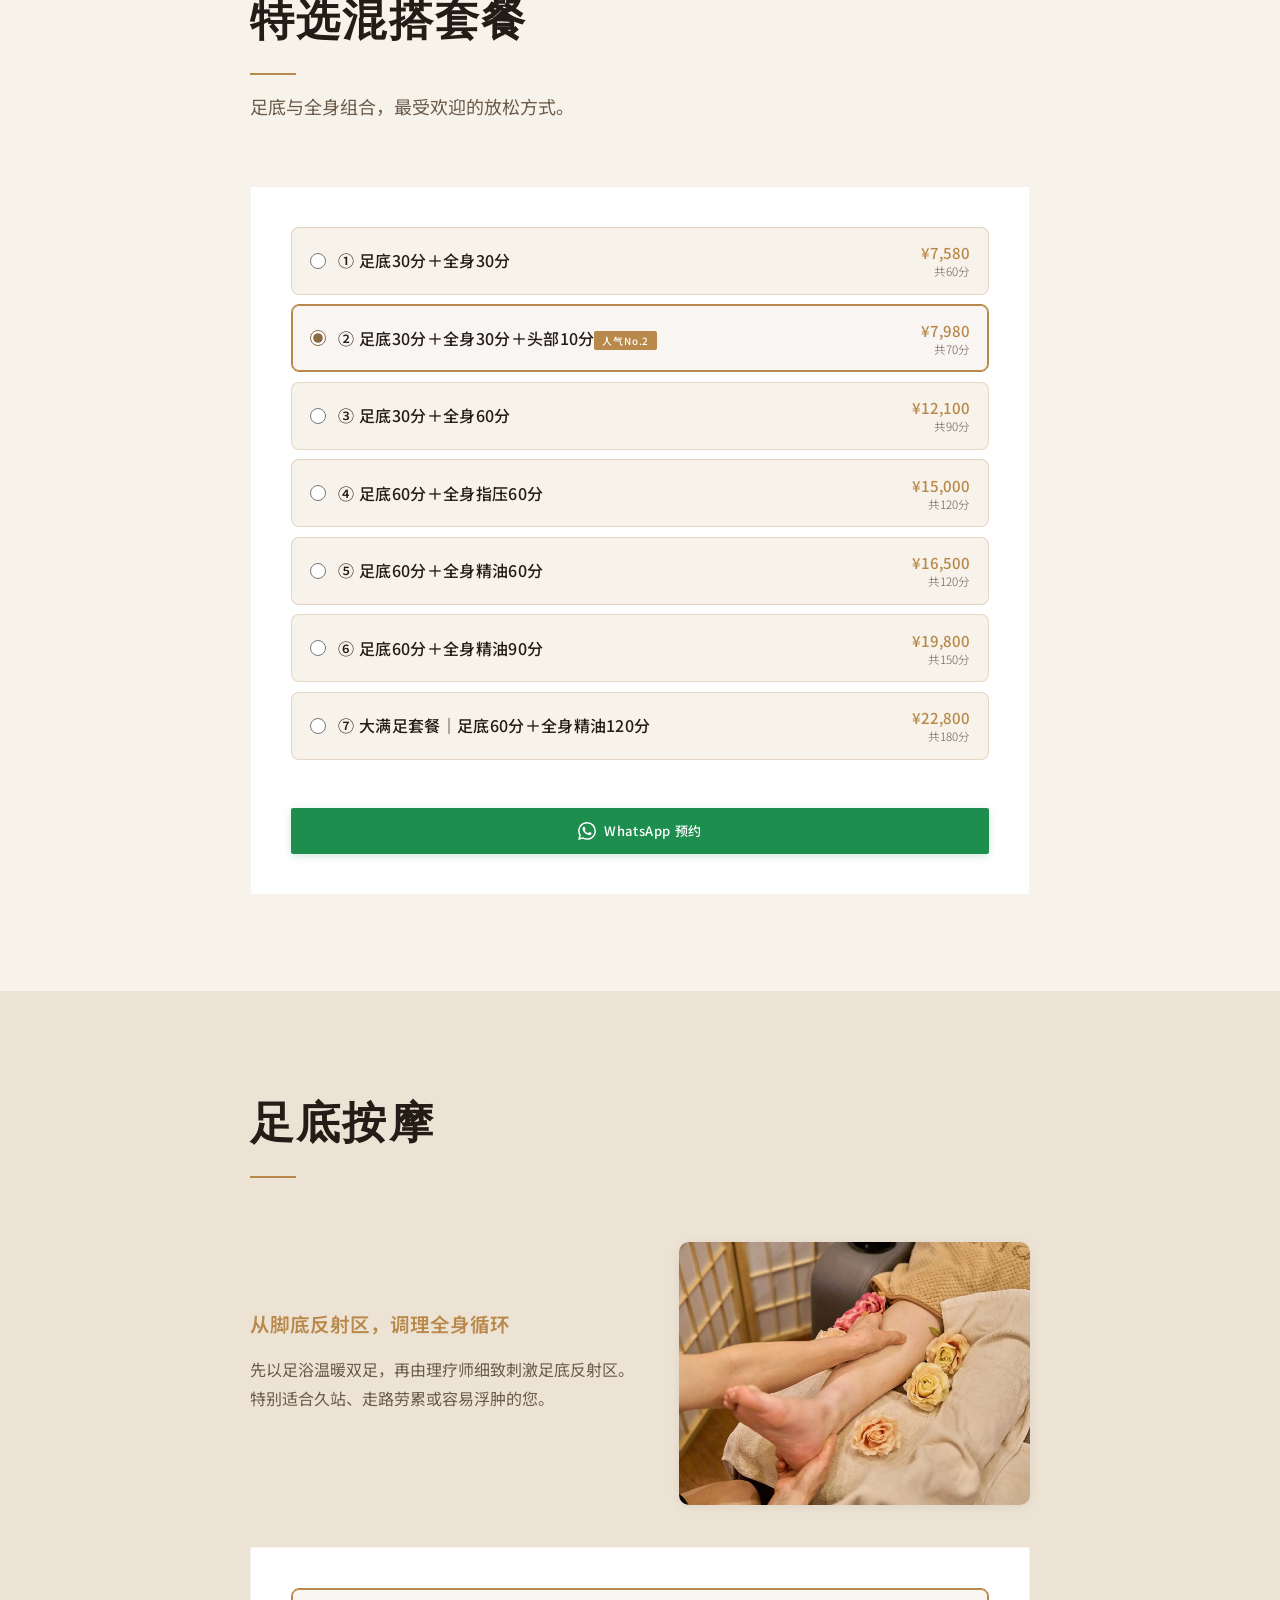
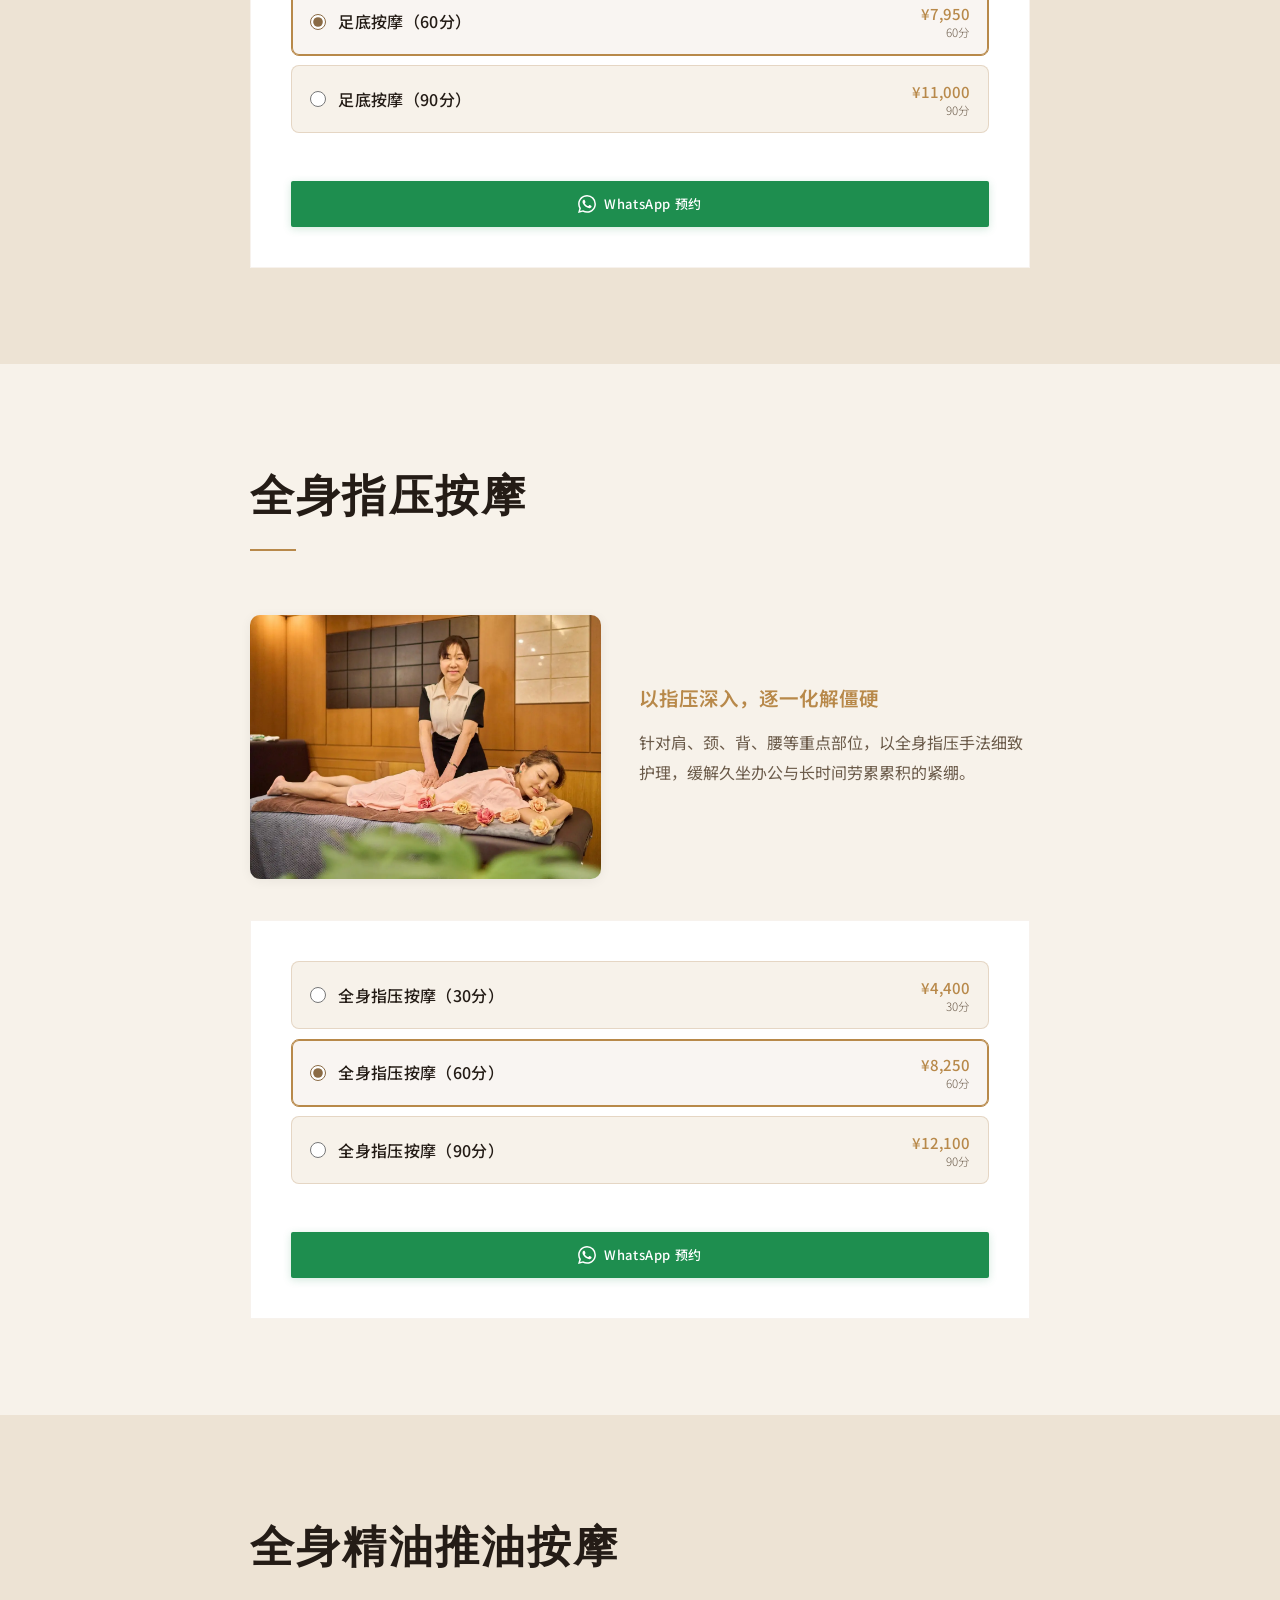
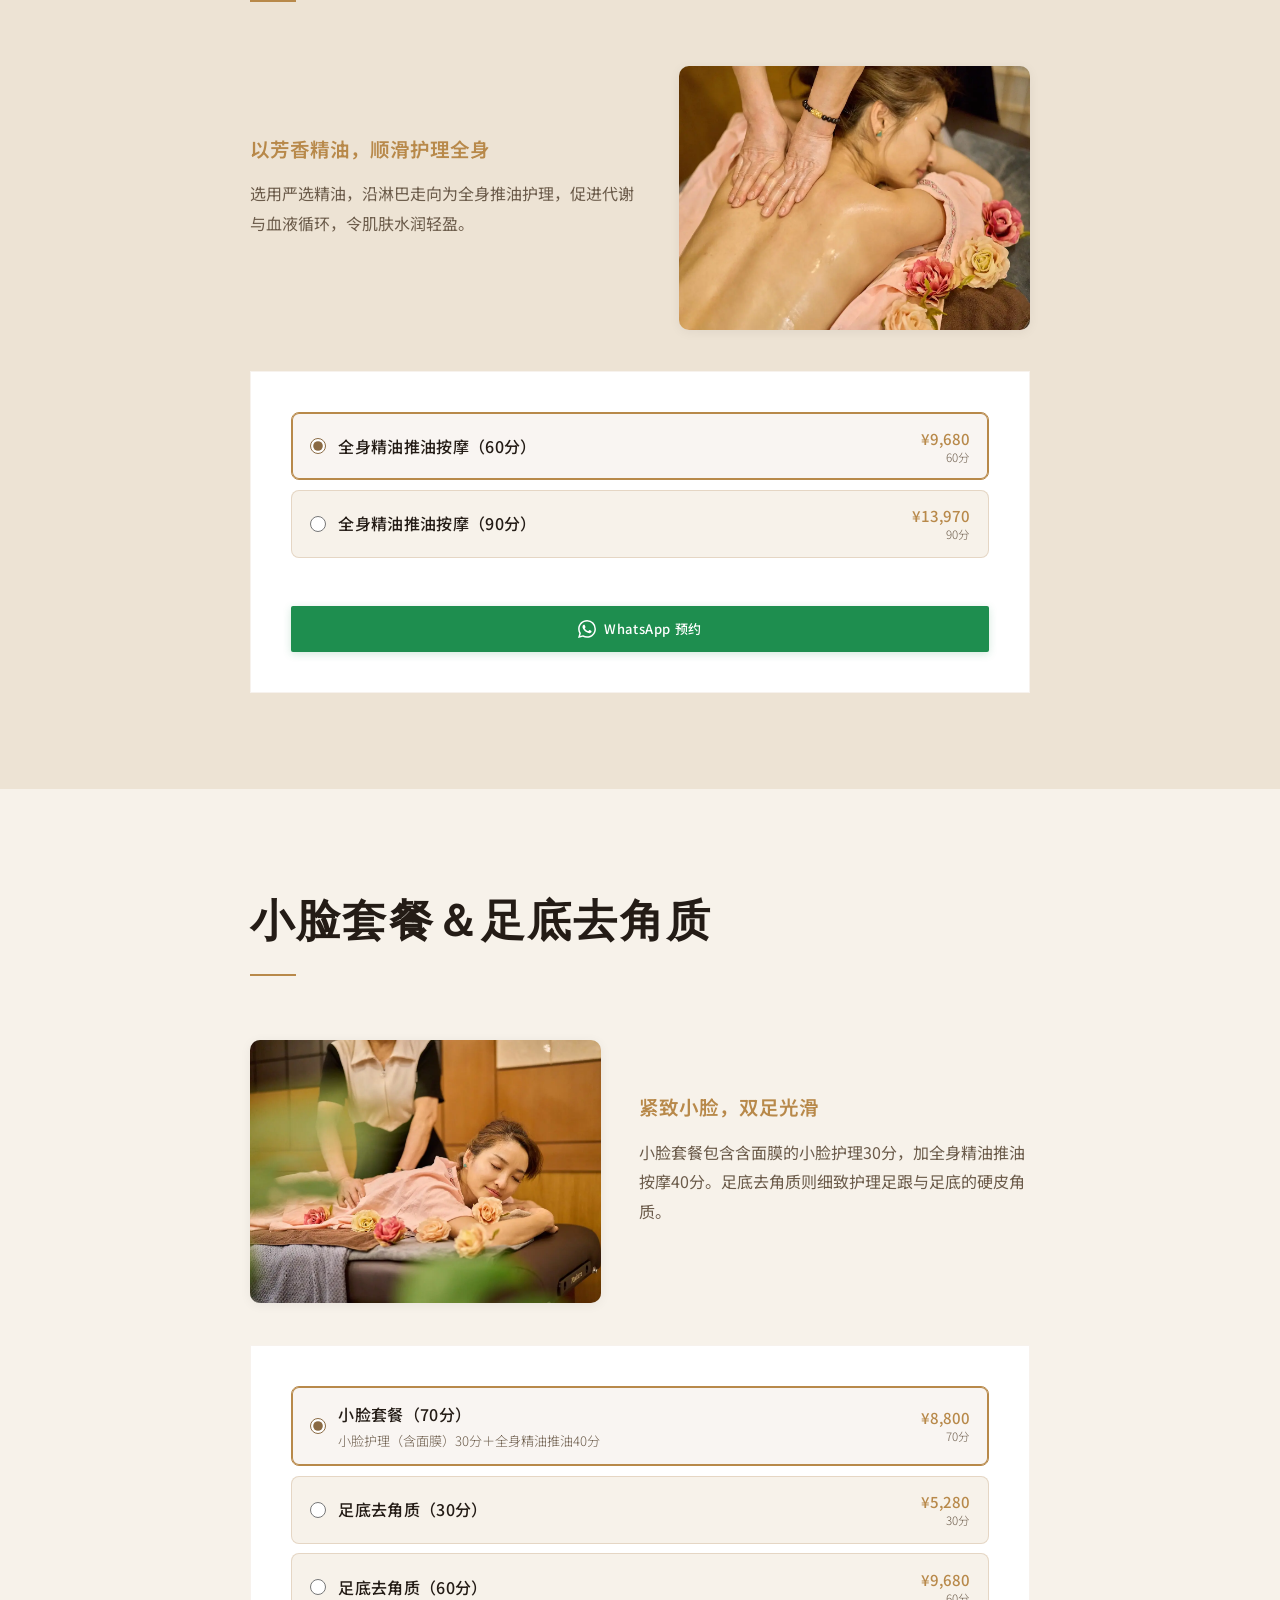
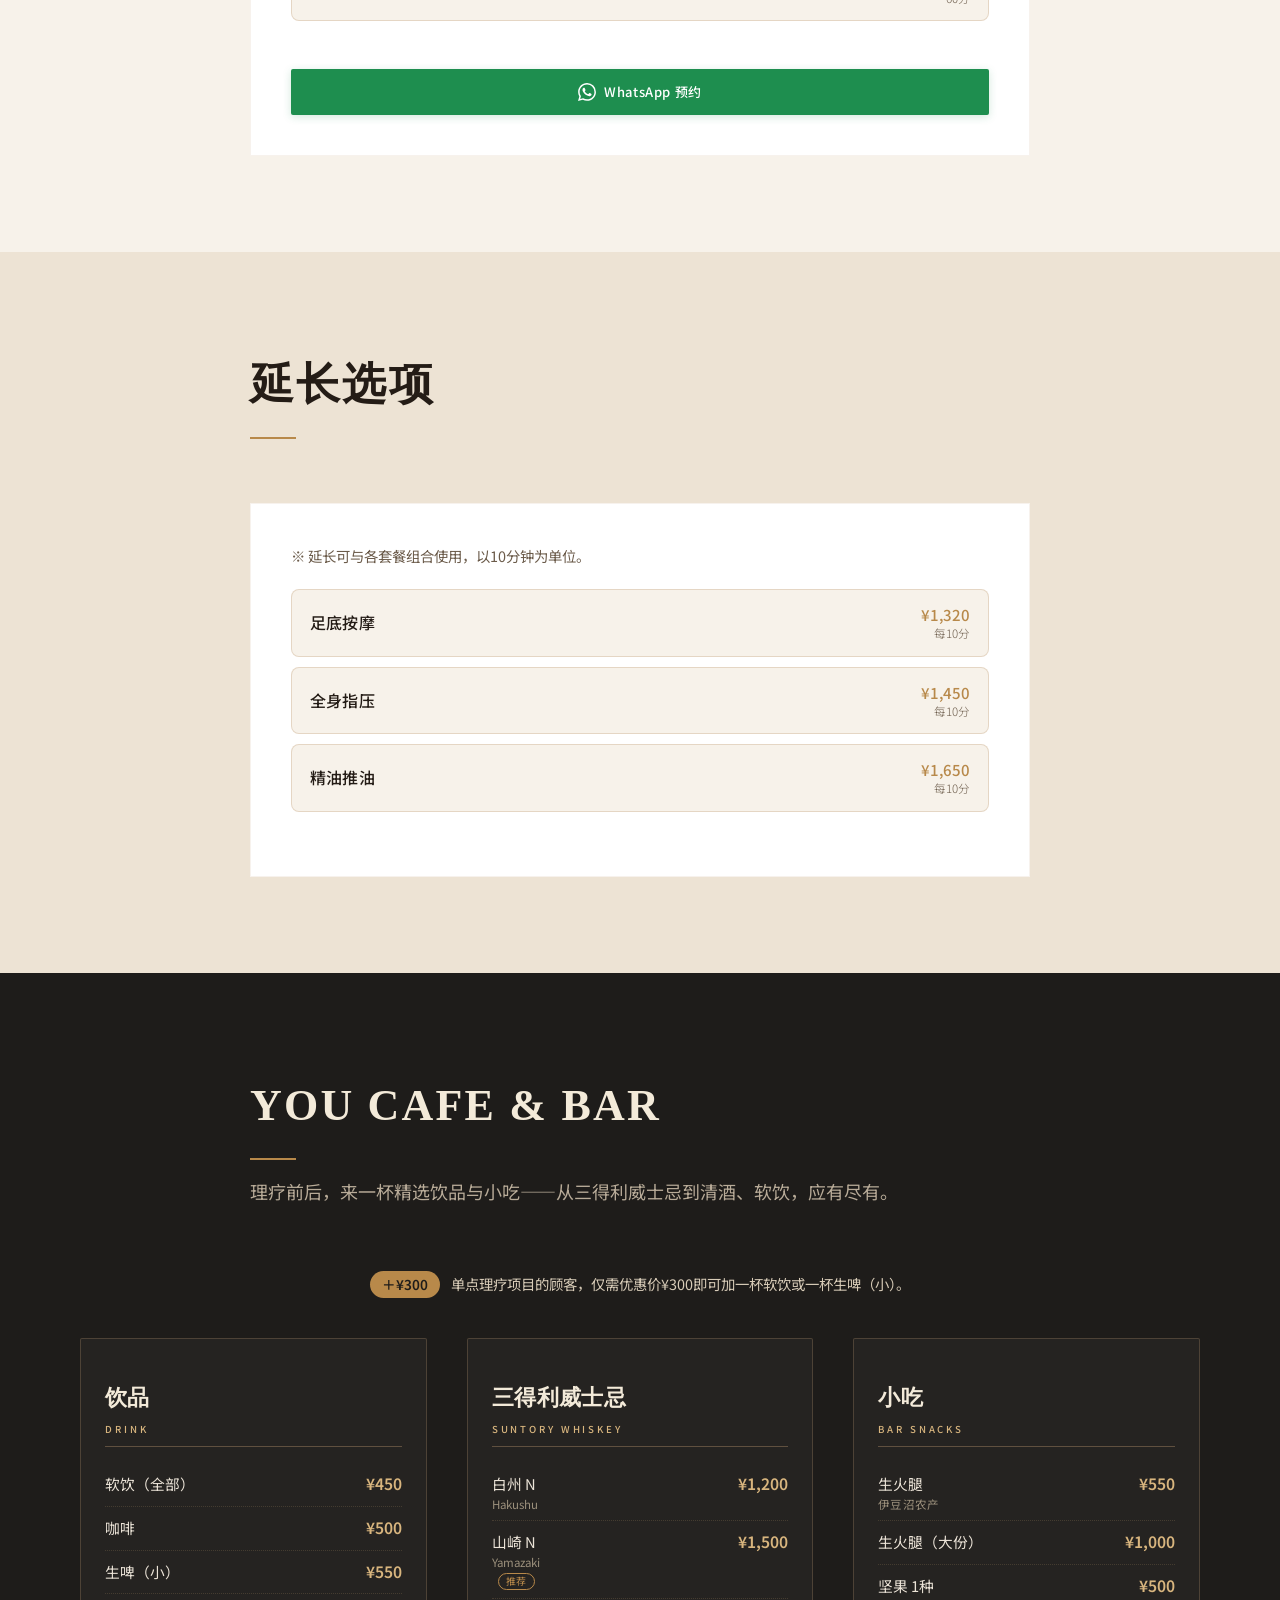
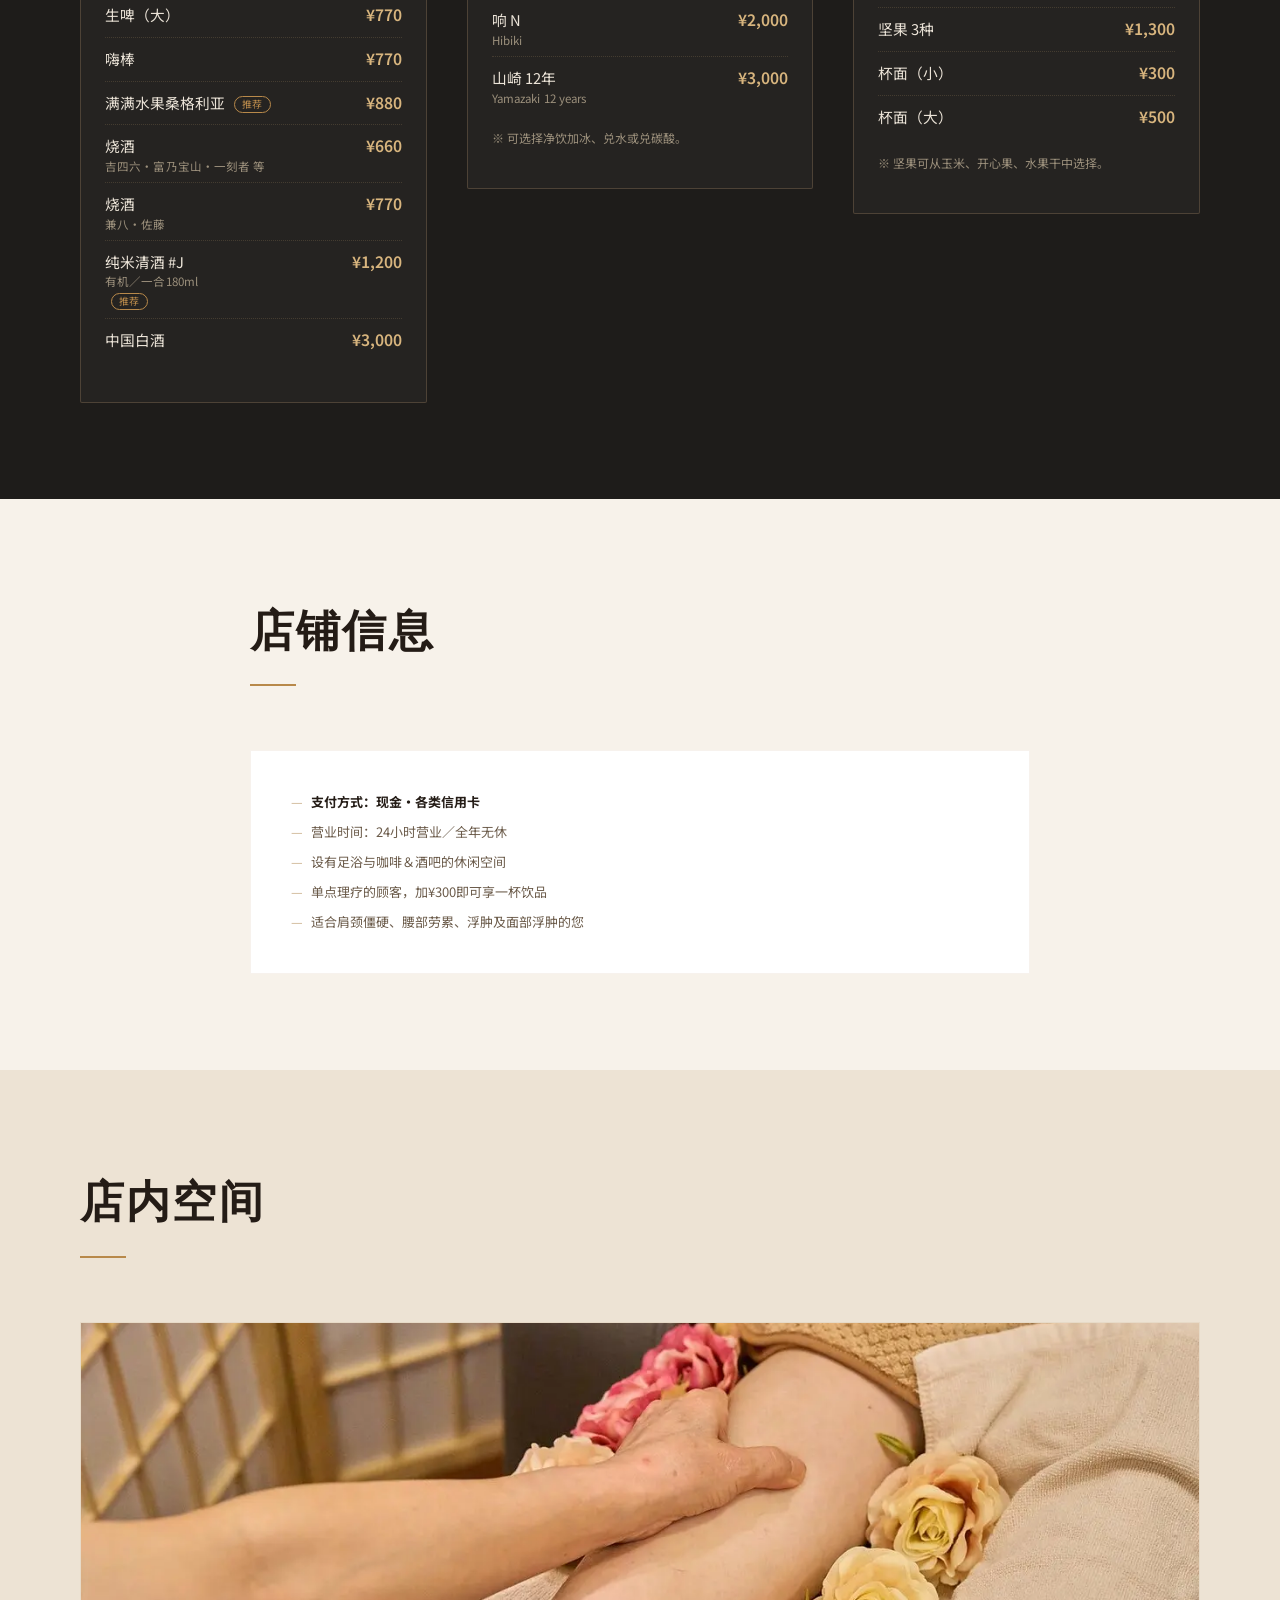
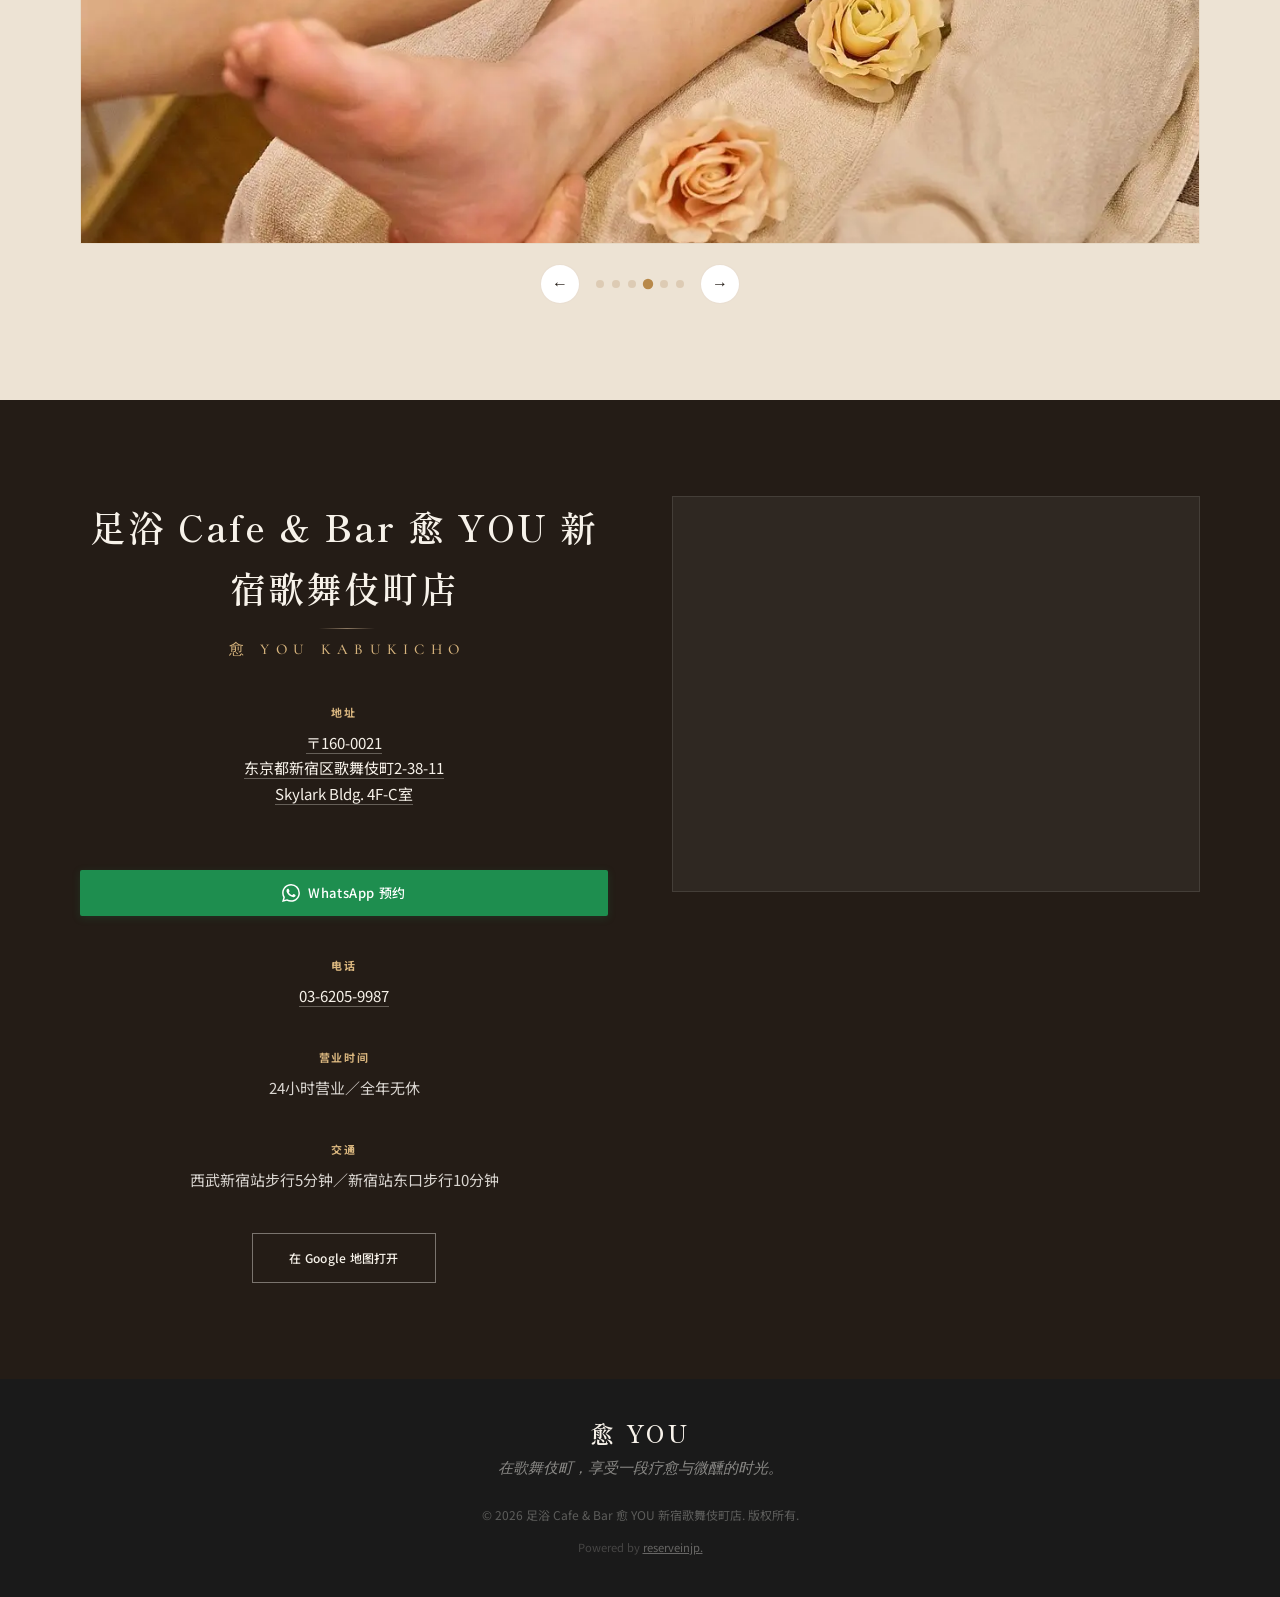
==== commit e340fc68: "Language pages: map window click-through to place (goo.gl); carried with hero change" ====
--- a/cn/index.html
+++ b/cn/index.html
@@ -39,7 +39,7 @@
   <main>
     <section class="hero">
       <div class="hero-carousel" id="heroCarousel">
-        <div class="hero-slide active" style="background-image: url(../assets/images/interior.webp);"></div>
+        <div class="hero-slide active" style="background-image: url(../assets/images/room.webp);"></div>
       </div>
       <div class="hero-grid-overlay"></div>
       <div class="hero-content container">
@@ -404,17 +404,16 @@
           </div>
           <a href="https://maps.app.goo.gl/ToGRoEEhcjUyYEqF8" target="_blank" rel="noopener noreferrer" class="btn btn-outline">在 Google 地图打开</a>
         </div>
-        <div class="visit-map">
+        <div class="visit-map" style="position:relative;">
           <iframe
             title="愈 YOU 新宿歌舞伎町店 map"
-            src="https://maps.google.com/maps?q=%E6%9D%B1%E4%BA%AC%E9%83%BD%E6%96%B0%E5%AE%BF%E5%8C%BA%E6%AD%8C%E8%88%9E%E4%BC%8E%E7%94%BA2-38-11&t=&z=17&ie=UTF8&iwloc=&output=embed"
+            src="https://maps.google.com/maps?q=%E6%84%88%20%E6%96%B0%E5%AE%BF%E6%AD%8C%E8%88%9E%E4%BC%8E%E7%94%BA%E5%BA%97&ftid=0x60188db2ce399e4f:0x47cb230fac60be3e&z=17&output=embed"
             width="100%"
             height="100%"
-            style="border:0;"
-            allowfullscreen=""
+            style="border:0;pointer-events:none;"
             loading="lazy"
-            referrerpolicy="no-referrer-when-downgrade">
-          </iframe>
+            referrerpolicy="no-referrer-when-downgrade"></iframe>
+          <a href="https://maps.app.goo.gl/ToGRoEEhcjUyYEqF8" target="_blank" rel="noopener noreferrer" class="visit-map-link" aria-label="在 Google 地图打开 愈 YOU" style="position:absolute;inset:0;z-index:2;"></a>
         </div>
       </div>
     </section>
--- a/styles.css
+++ b/styles.css
@@ -1974,3 +1974,19 @@
 @media (max-width: 600px) {
   .hero-content h1 br, .intro-text h2 br, .section-header h2 br, .visit-info h2 br { display: none; }
 }
+
+/* ===== 愈 YOU hero → solid warm-cream (no photo), clean landing style ===== */
+.hero{
+  background:
+    radial-gradient(ellipse at 68% 16%, rgba(216,181,126,0.20) 0%, transparent 56%),
+    radial-gradient(ellipse at 12% 86%, rgba(184,137,74,0.08) 0%, transparent 55%),
+    linear-gradient(180deg, #fbf8f3 0%, #efe8de 100%);
+}
+.hero-carousel, .hero-grid-overlay{ display:none; }
+.hero-content h1{ color: var(--charcoal); }
+.hero-tag{ color: var(--gold); }
+.hero-sub{ color: var(--charcoal-light); }
+.hero-nav-pill{ color: var(--charcoal); border-color: rgba(36,28,22,0.22); }
+.hero-nav-pill:hover{ background: rgba(184,137,74,0.12); border-color: var(--gold); color: var(--gold); }
+.hero-scroll span{ color: var(--charcoal-light); }
+.scroll-line{ background: linear-gradient(to bottom, rgba(184,137,74,0.7), transparent); }
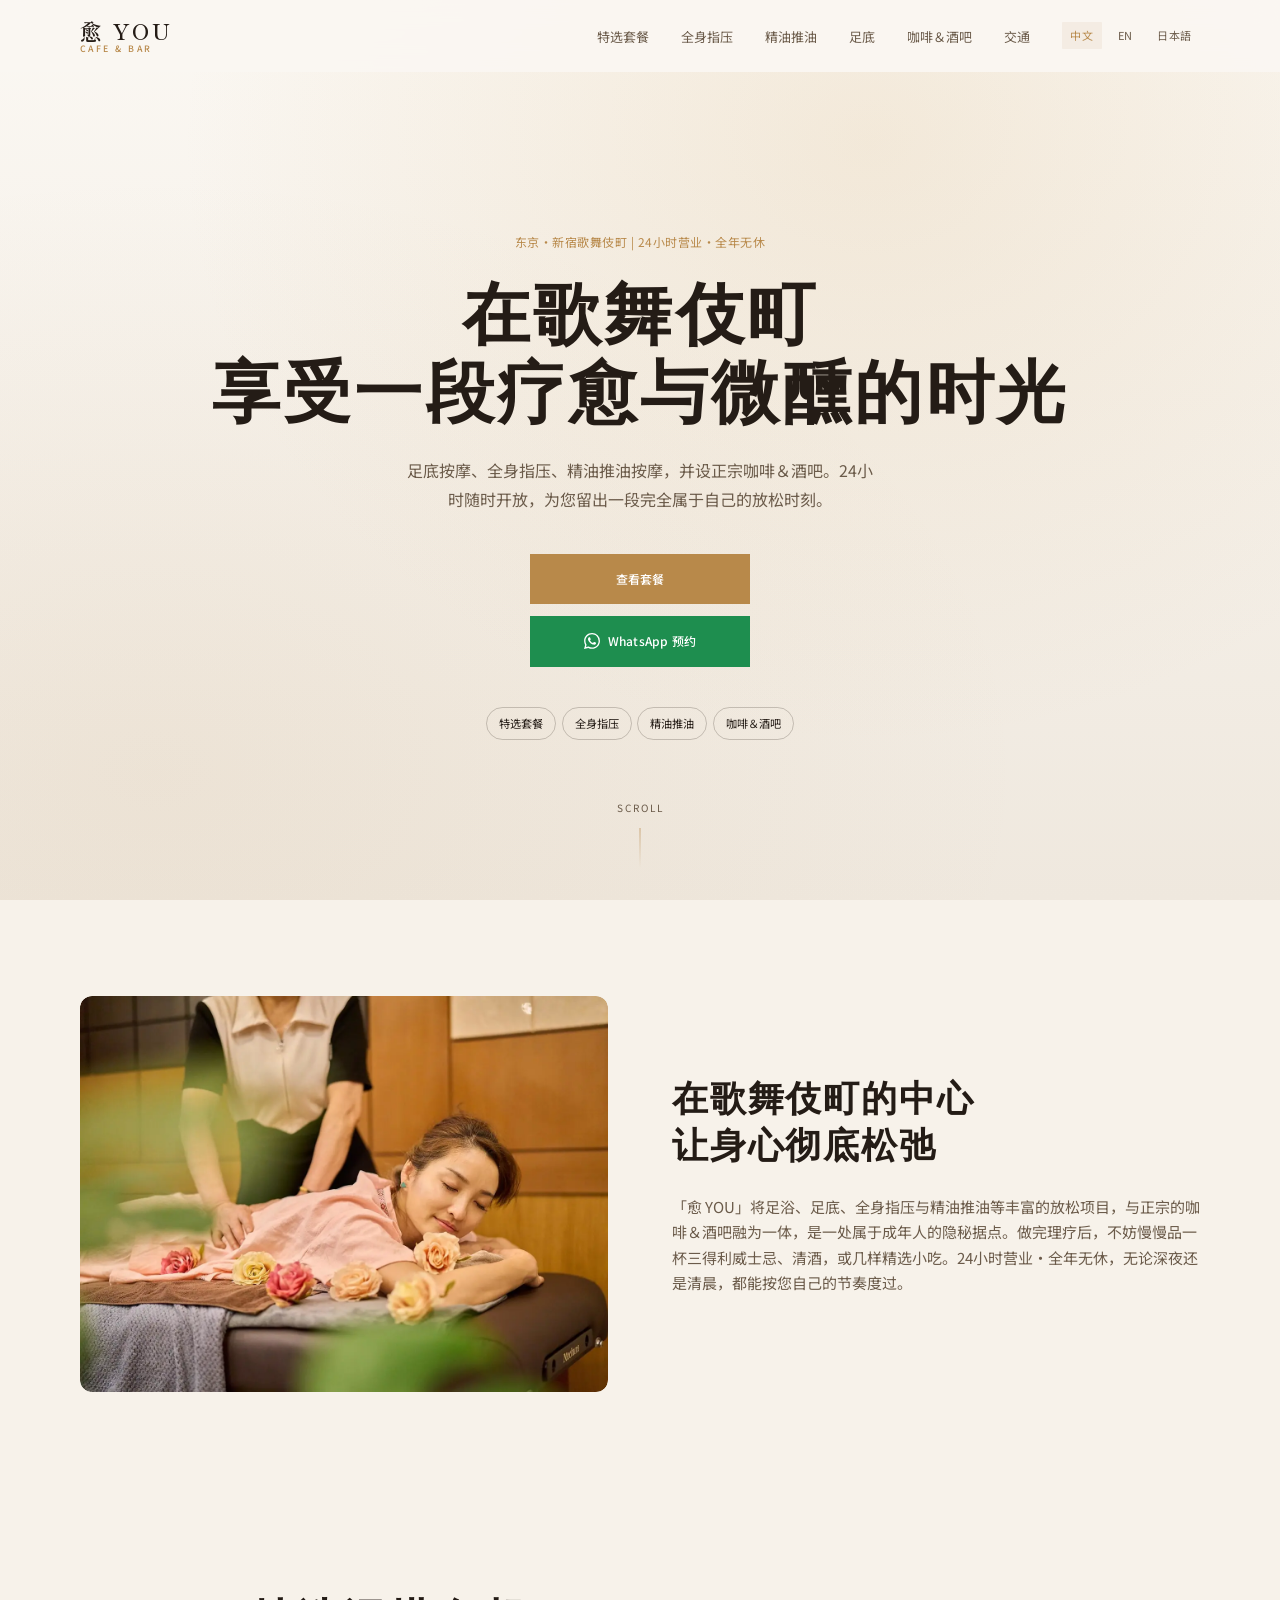
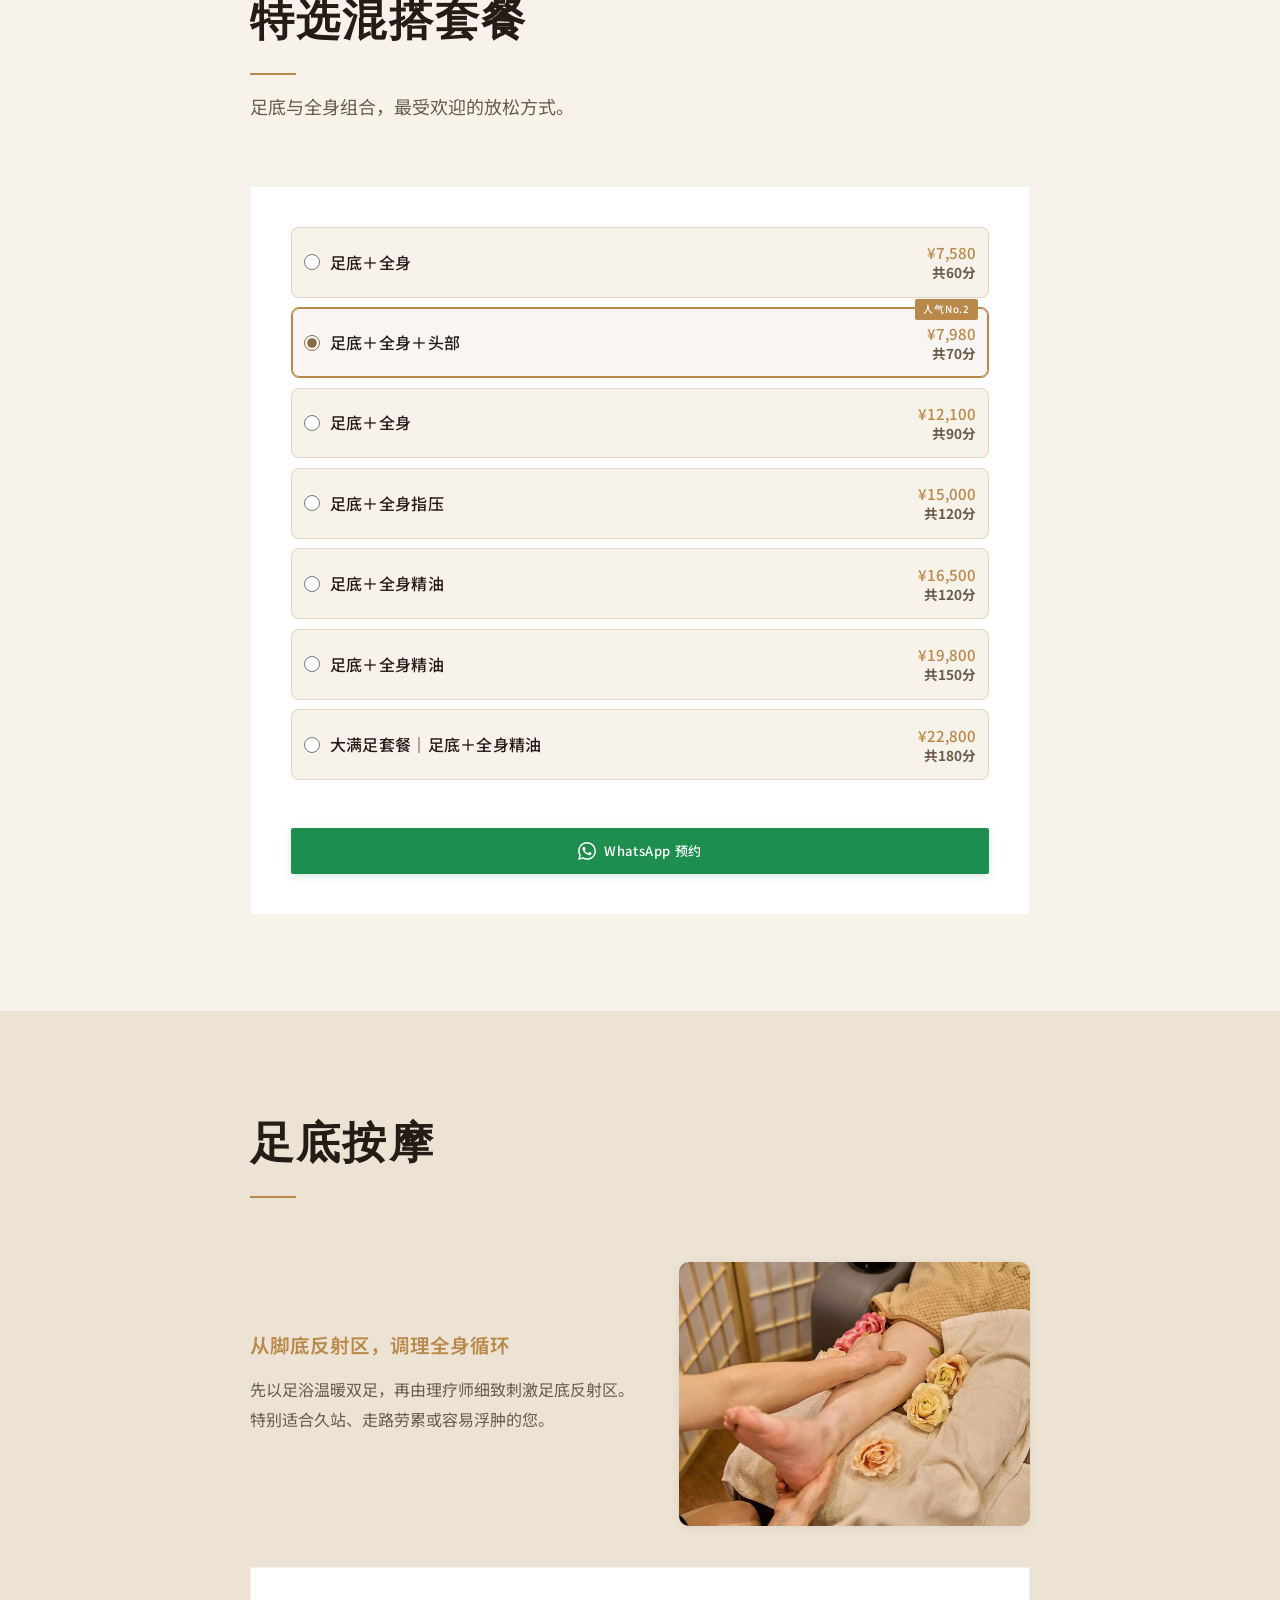
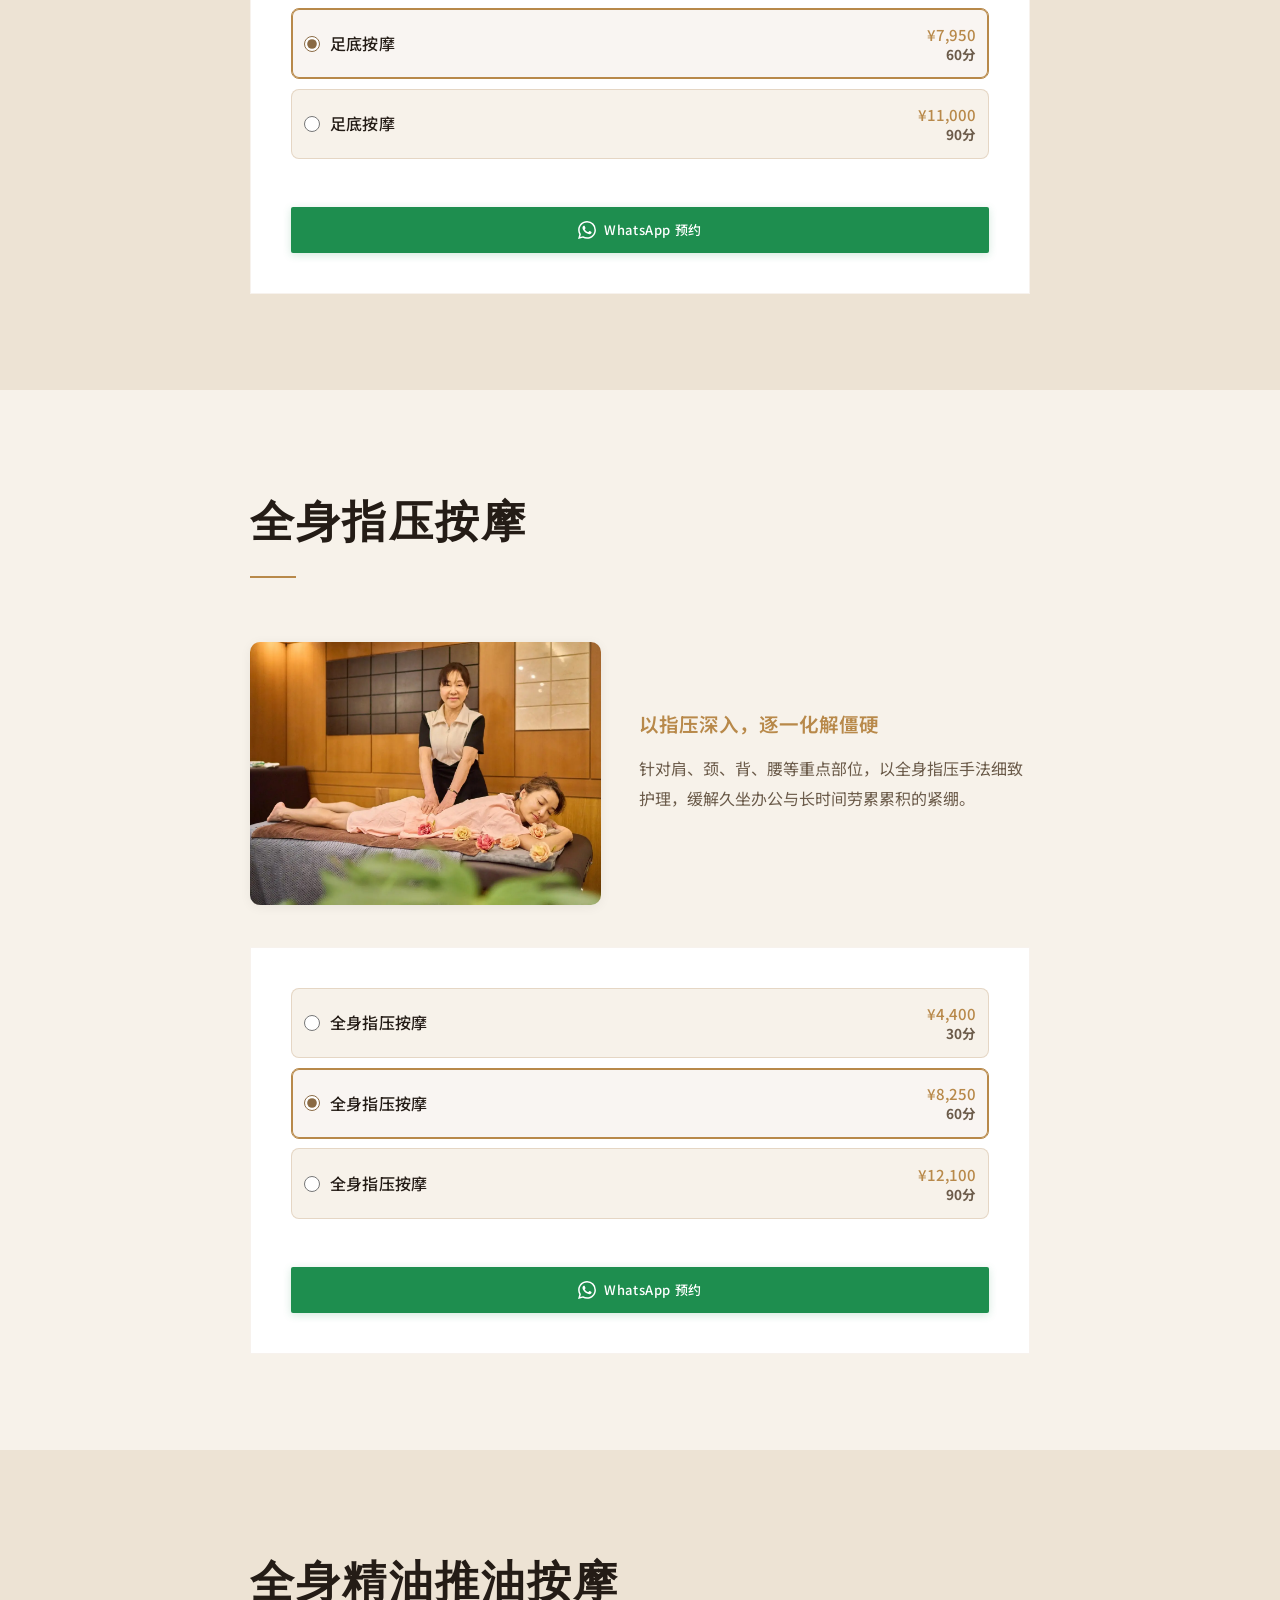
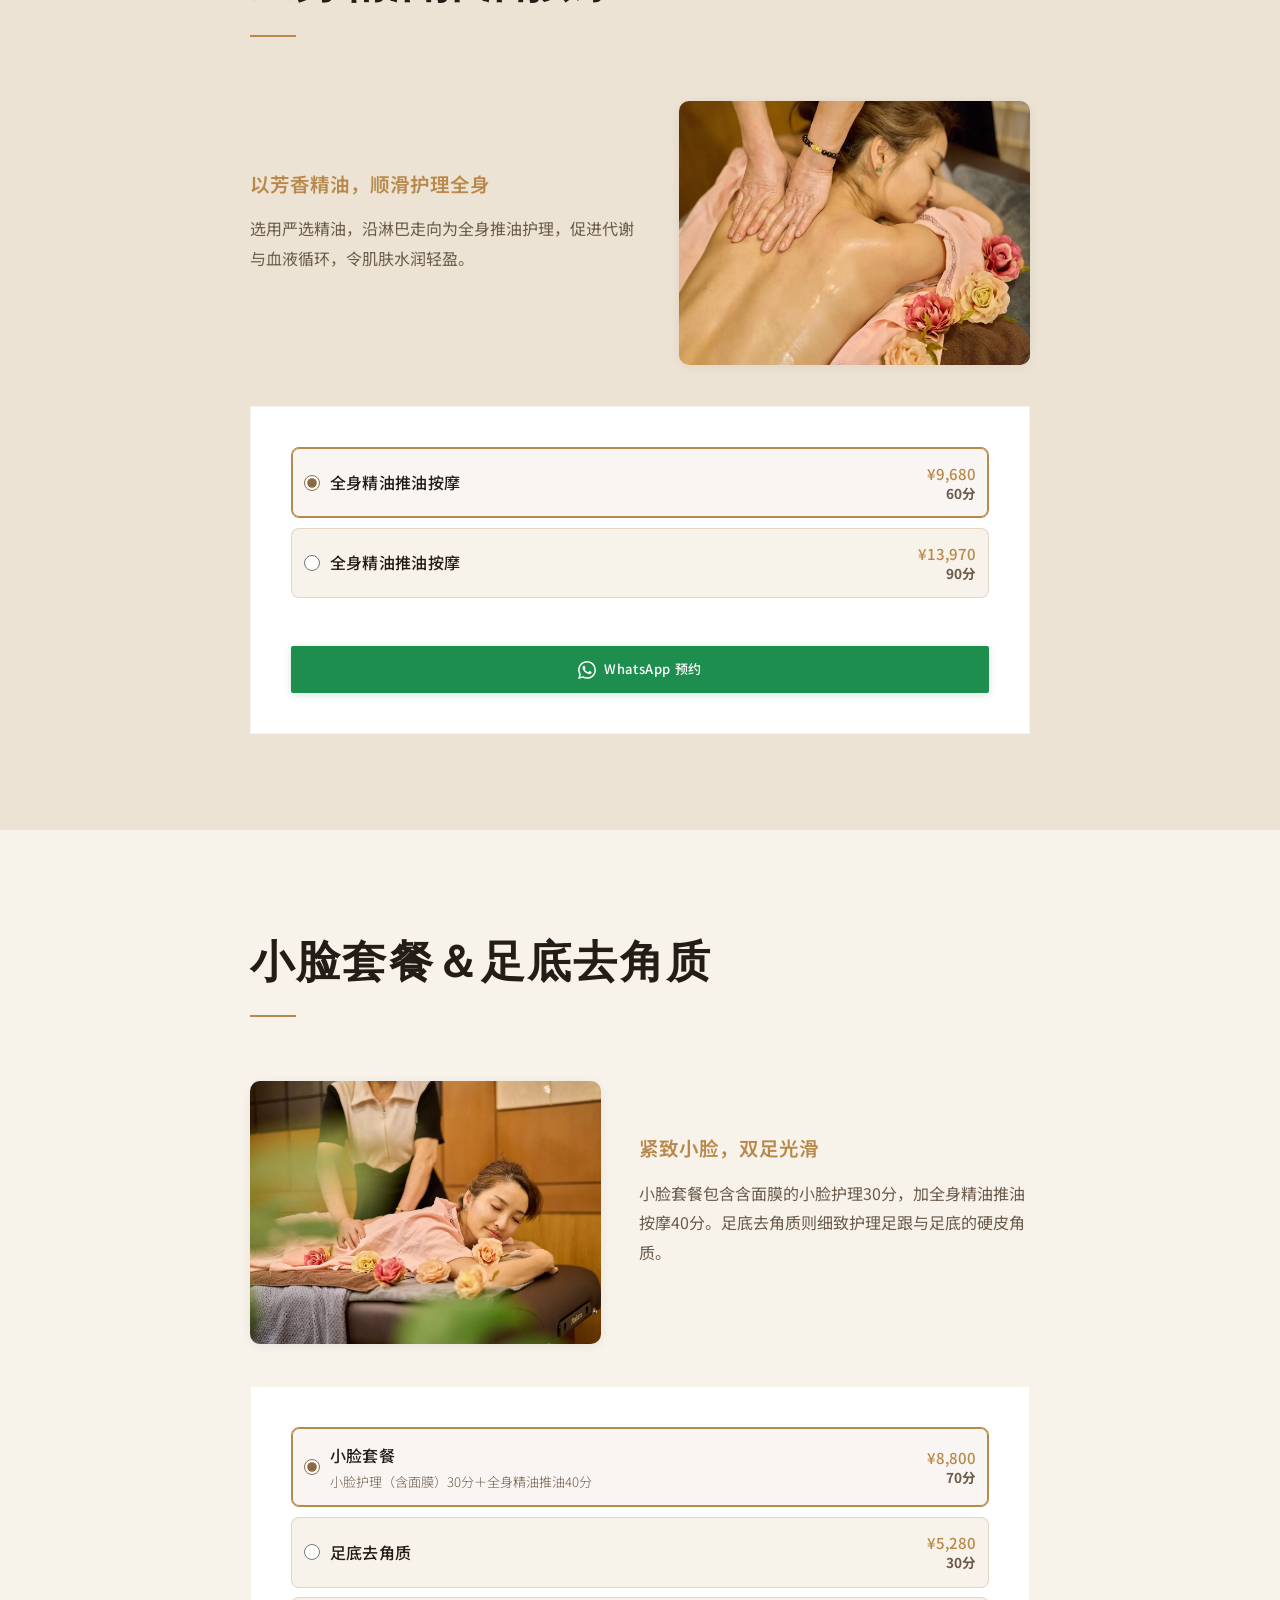
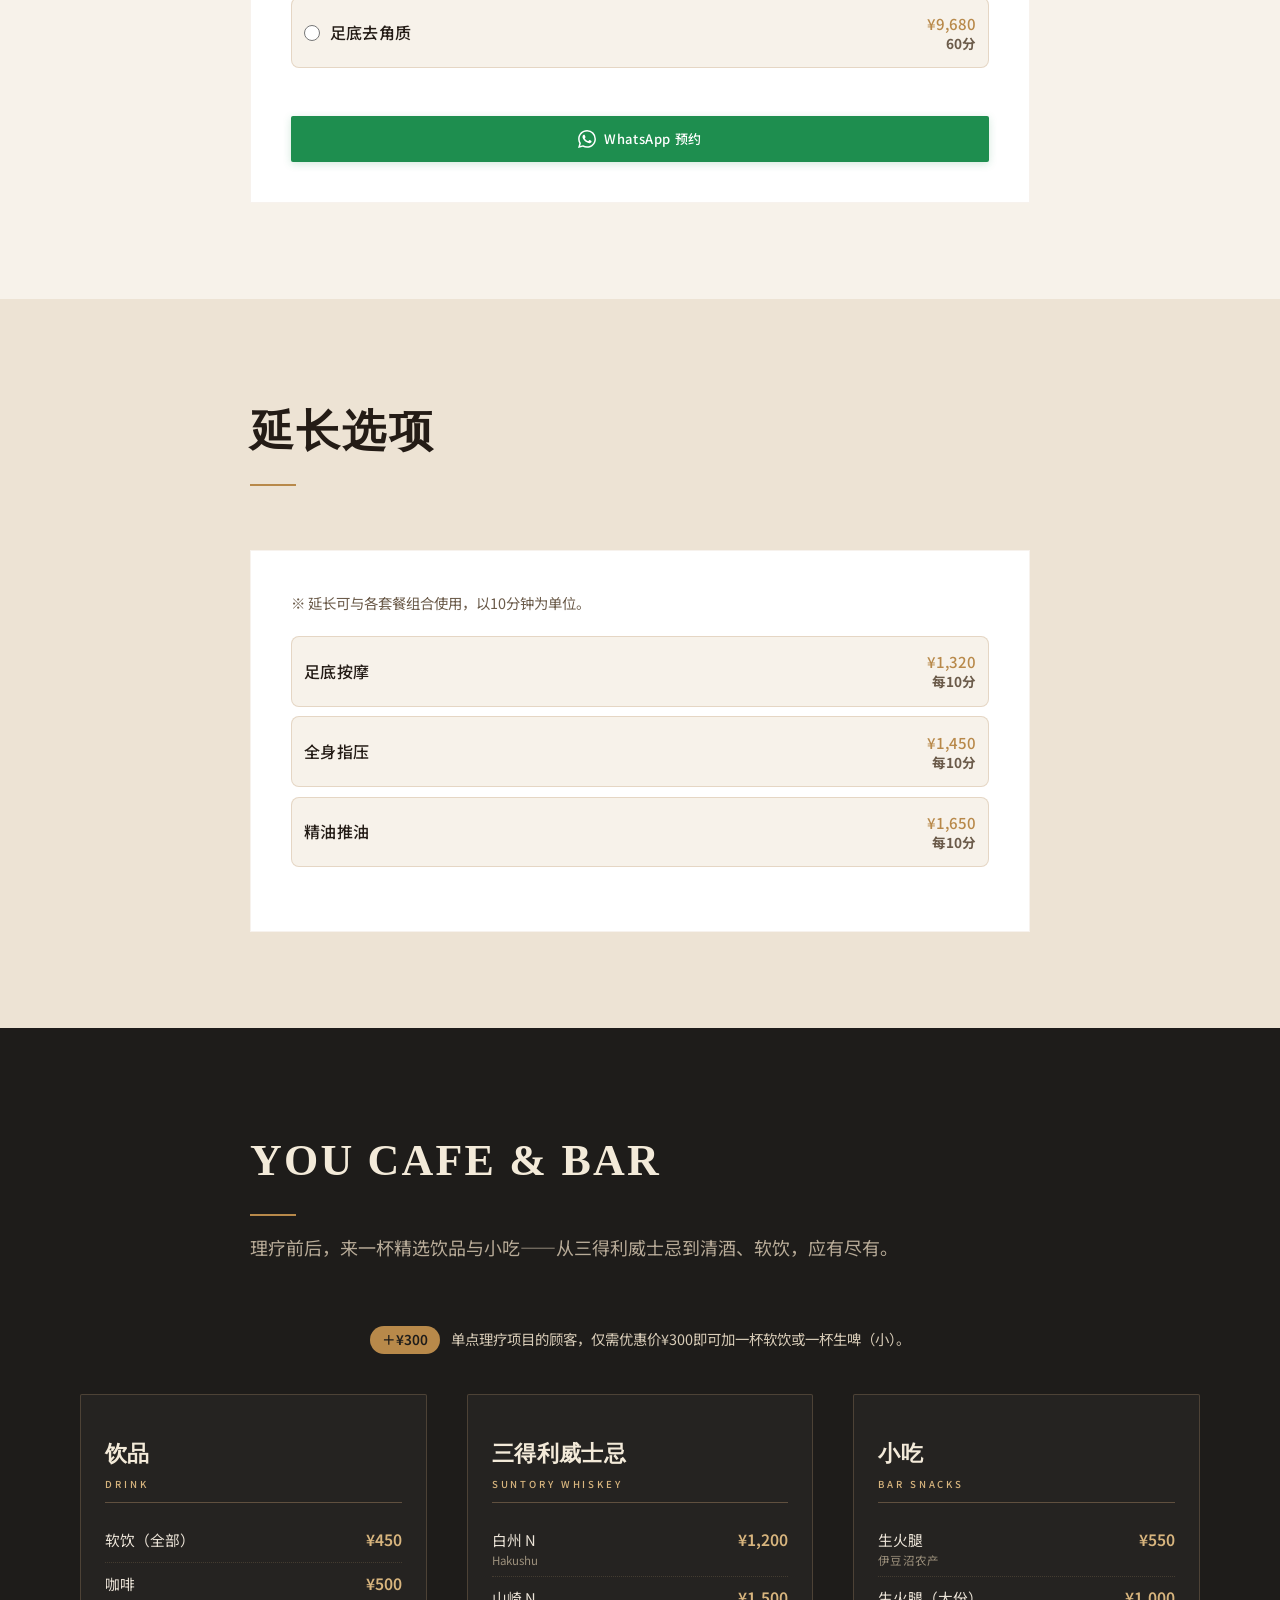
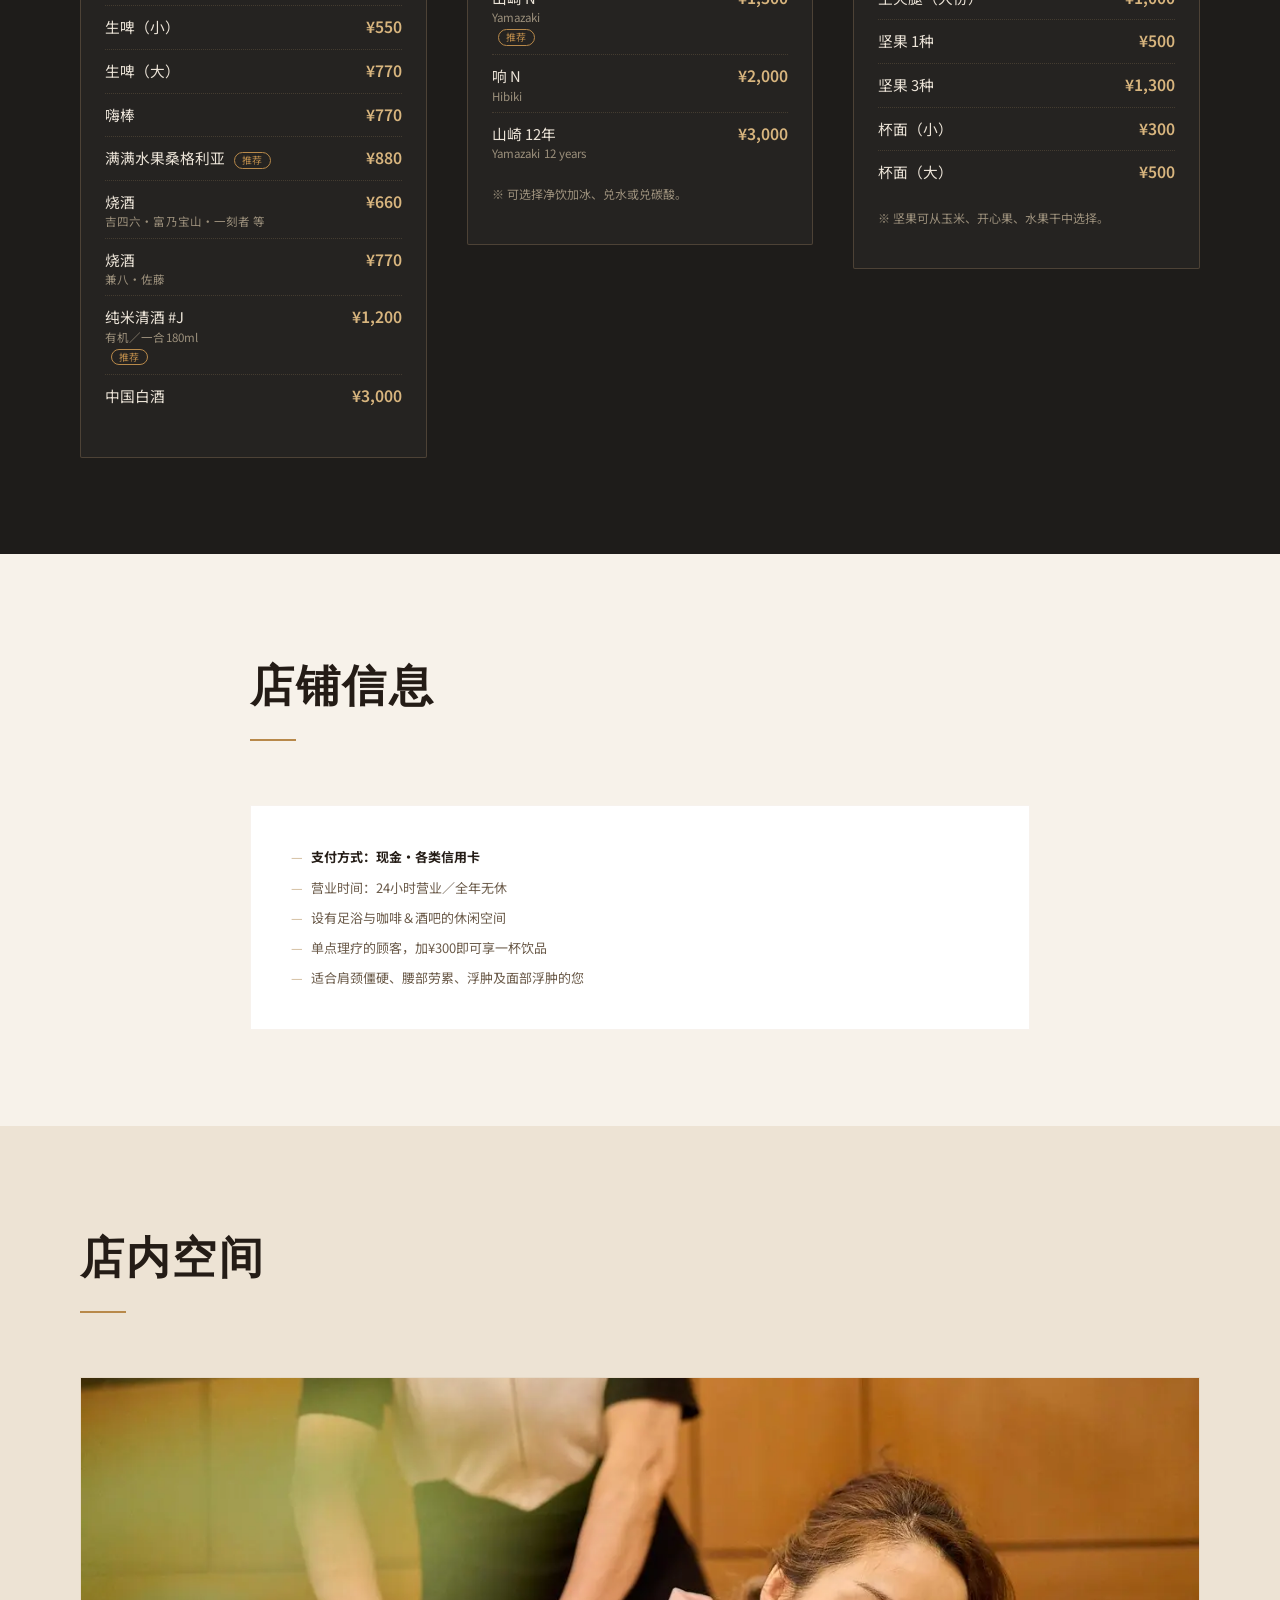
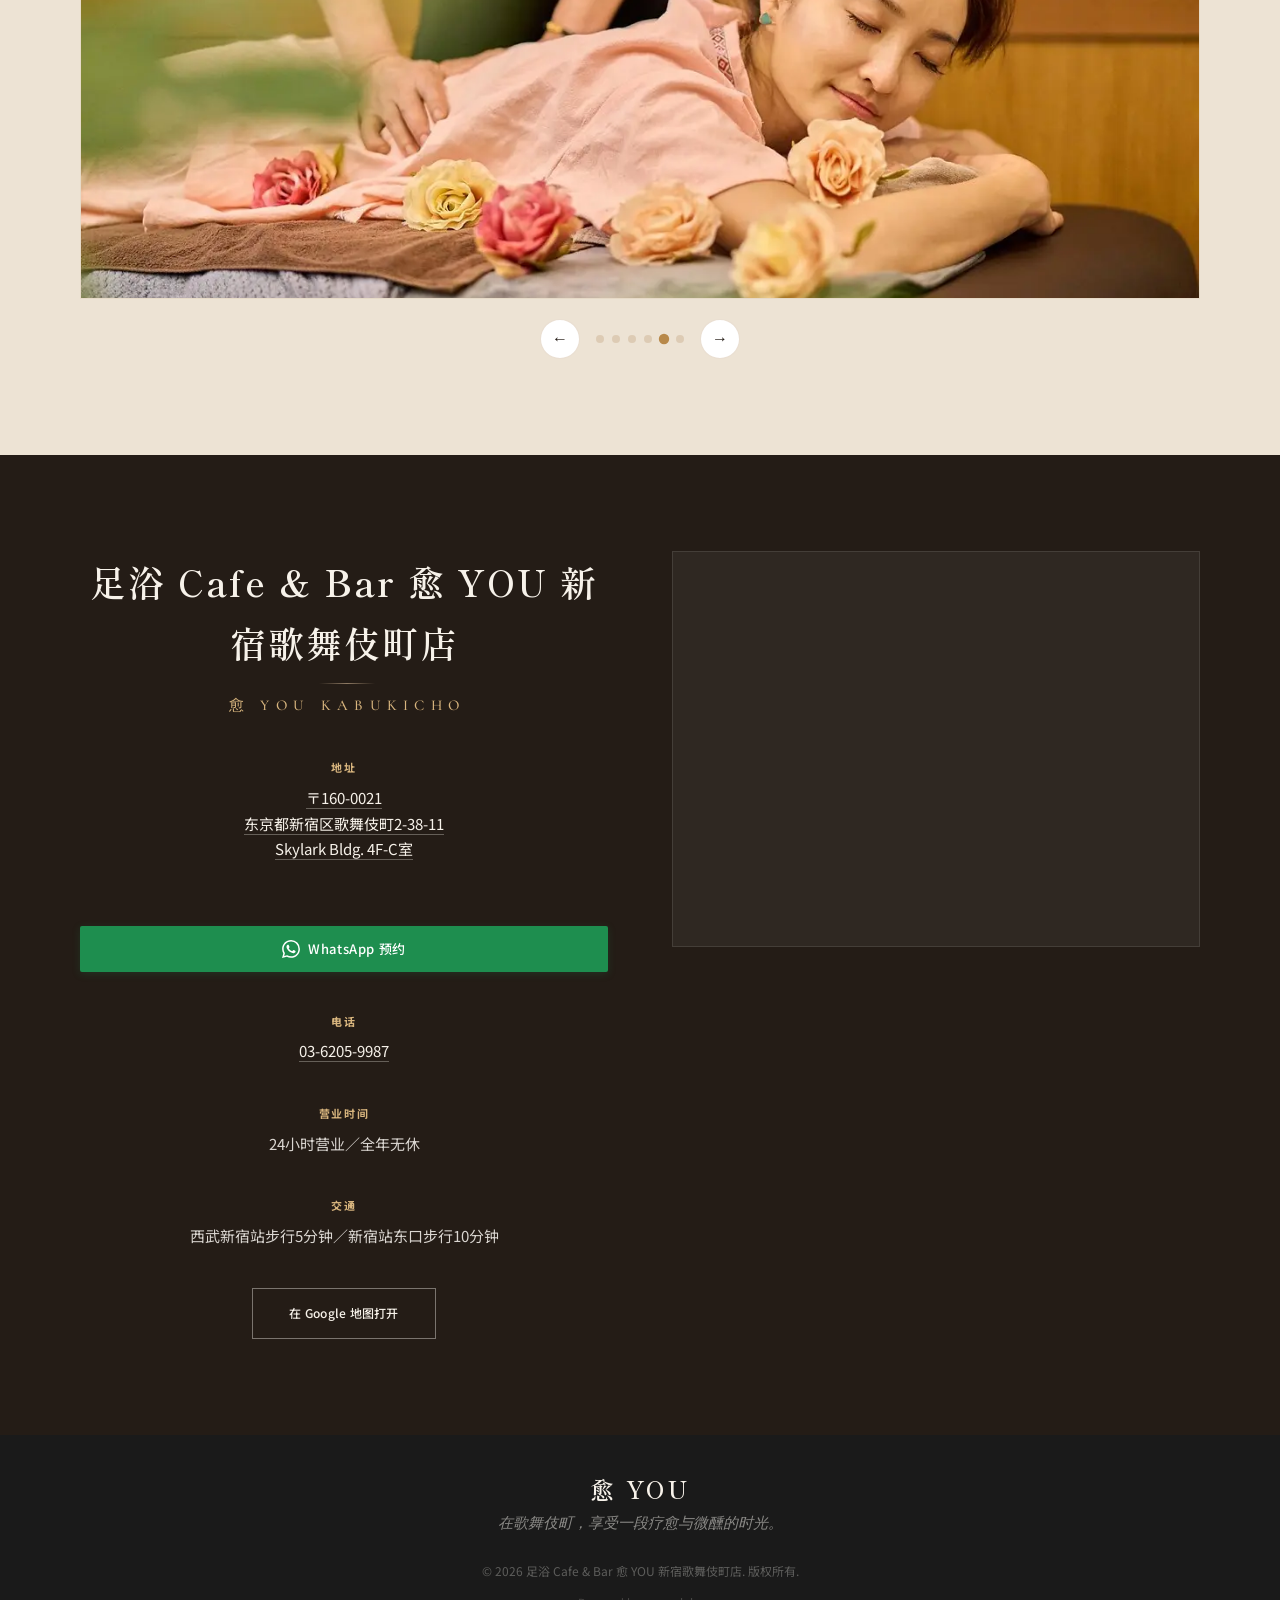
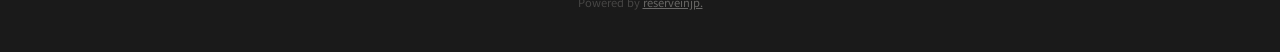
==== commit 89697e63: "Compact course option cards (no numbering/durations in titles, bold total time, corner badge), booki" ====
--- a/cn/index.html
+++ b/cn/index.html
@@ -90,37 +90,37 @@
           <div class="option-rows">
             <label class="opt-row">
               <input type="radio" name="special-sel" value="Special 1: Foot30 + Body30 (60min)">
-              <span class="opt-duration"><span class="opt-name">① 足底30分＋全身30分</span></span>
+              <span class="opt-duration"><span class="opt-name">足底＋全身</span></span>
               <span class="opt-price">¥7,580<small>共60分</small></span>
             </label>
             <label class="opt-row">
               <input type="radio" name="special-sel" value="Special 2: Foot30 + Body30 + Head10 (70min)" checked>
-              <span class="opt-duration"><span class="opt-name">② 足底30分＋全身30分＋头部10分<span class="opt-badge">人气No.2</span></span></span>
+              <span class="opt-duration"><span class="opt-name">足底＋全身＋头部<span class="opt-badge">人气No.2</span></span></span>
               <span class="opt-price">¥7,980<small>共70分</small></span>
             </label>
             <label class="opt-row">
               <input type="radio" name="special-sel" value="Special 3: Foot30 + Body60 (90min)">
-              <span class="opt-duration"><span class="opt-name">③ 足底30分＋全身60分</span></span>
+              <span class="opt-duration"><span class="opt-name">足底＋全身</span></span>
               <span class="opt-price">¥12,100<small>共90分</small></span>
             </label>
             <label class="opt-row">
               <input type="radio" name="special-sel" value="Special 4: Foot60 + Body Acupressure60 (120min)">
-              <span class="opt-duration"><span class="opt-name">④ 足底60分＋全身指压60分</span></span>
+              <span class="opt-duration"><span class="opt-name">足底＋全身指压</span></span>
               <span class="opt-price">¥15,000<small>共120分</small></span>
             </label>
             <label class="opt-row">
               <input type="radio" name="special-sel" value="Special 5: Foot60 + Body Oil60 (120min)">
-              <span class="opt-duration"><span class="opt-name">⑤ 足底60分＋全身精油60分</span></span>
+              <span class="opt-duration"><span class="opt-name">足底＋全身精油</span></span>
               <span class="opt-price">¥16,500<small>共120分</small></span>
             </label>
             <label class="opt-row">
               <input type="radio" name="special-sel" value="Special 6: Foot60 + Body Oil90 (150min)">
-              <span class="opt-duration"><span class="opt-name">⑥ 足底60分＋全身精油90分</span></span>
+              <span class="opt-duration"><span class="opt-name">足底＋全身精油</span></span>
               <span class="opt-price">¥19,800<small>共150分</small></span>
             </label>
             <label class="opt-row">
               <input type="radio" name="special-sel" value="Special 7 Grand: Foot60 + Body Oil120 (180min)">
-              <span class="opt-duration"><span class="opt-name">⑦ 大满足套餐｜足底60分＋全身精油120分</span></span>
+              <span class="opt-duration"><span class="opt-name">大满足套餐｜足底＋全身精油</span></span>
               <span class="opt-price">¥22,800<small>共180分</small></span>
             </label>
           </div>
@@ -145,12 +145,12 @@
           <div class="option-rows">
             <label class="opt-row">
               <input type="radio" name="foot-sel" value="Foot Massage 60min" checked>
-              <span class="opt-duration"><span class="opt-name">足底按摩（60分）</span></span>
+              <span class="opt-duration"><span class="opt-name">足底按摩</span></span>
               <span class="opt-price">¥7,950<small>60分</small></span>
             </label>
             <label class="opt-row">
               <input type="radio" name="foot-sel" value="Foot Massage 90min">
-              <span class="opt-duration"><span class="opt-name">足底按摩（90分）</span></span>
+              <span class="opt-duration"><span class="opt-name">足底按摩</span></span>
               <span class="opt-price">¥11,000<small>90分</small></span>
             </label>
           </div>
@@ -175,17 +175,17 @@
           <div class="option-rows">
             <label class="opt-row">
               <input type="radio" name="body-sel" value="Body Acupressure 30min">
-              <span class="opt-duration"><span class="opt-name">全身指压按摩（30分）</span></span>
+              <span class="opt-duration"><span class="opt-name">全身指压按摩</span></span>
               <span class="opt-price">¥4,400<small>30分</small></span>
             </label>
             <label class="opt-row">
               <input type="radio" name="body-sel" value="Body Acupressure 60min" checked>
-              <span class="opt-duration"><span class="opt-name">全身指压按摩（60分）</span></span>
+              <span class="opt-duration"><span class="opt-name">全身指压按摩</span></span>
               <span class="opt-price">¥8,250<small>60分</small></span>
             </label>
             <label class="opt-row">
               <input type="radio" name="body-sel" value="Body Acupressure 90min">
-              <span class="opt-duration"><span class="opt-name">全身指压按摩（90分）</span></span>
+              <span class="opt-duration"><span class="opt-name">全身指压按摩</span></span>
               <span class="opt-price">¥12,100<small>90分</small></span>
             </label>
           </div>
@@ -210,12 +210,12 @@
           <div class="option-rows">
             <label class="opt-row">
               <input type="radio" name="oil-sel" value="Body Oil Massage 60min" checked>
-              <span class="opt-duration"><span class="opt-name">全身精油推油按摩（60分）</span></span>
+              <span class="opt-duration"><span class="opt-name">全身精油推油按摩</span></span>
               <span class="opt-price">¥9,680<small>60分</small></span>
             </label>
             <label class="opt-row">
               <input type="radio" name="oil-sel" value="Body Oil Massage 90min">
-              <span class="opt-duration"><span class="opt-name">全身精油推油按摩（90分）</span></span>
+              <span class="opt-duration"><span class="opt-name">全身精油推油按摩</span></span>
               <span class="opt-price">¥13,970<small>90分</small></span>
             </label>
           </div>
@@ -240,17 +240,17 @@
           <div class="option-rows">
             <label class="opt-row">
               <input type="radio" name="face-sel" value="Small Face Course (Face Pack 30min + Body Oil 40min) 70min" checked>
-              <span class="opt-duration"><span class="opt-name">小脸套餐（70分）</span><span class="opt-sub">小脸护理（含面膜）30分＋全身精油推油40分</span></span>
+              <span class="opt-duration"><span class="opt-name">小脸套餐</span><span class="opt-sub">小脸护理（含面膜）30分＋全身精油推油40分</span></span>
               <span class="opt-price">¥8,800<small>70分</small></span>
             </label>
             <label class="opt-row">
               <input type="radio" name="face-sel" value="Foot Callus Care 30min">
-              <span class="opt-duration"><span class="opt-name">足底去角质（30分）</span></span>
+              <span class="opt-duration"><span class="opt-name">足底去角质</span></span>
               <span class="opt-price">¥5,280<small>30分</small></span>
             </label>
             <label class="opt-row">
               <input type="radio" name="face-sel" value="Foot Callus Care 60min">
-              <span class="opt-duration"><span class="opt-name">足底去角质（60分）</span></span>
+              <span class="opt-duration"><span class="opt-name">足底去角质</span></span>
               <span class="opt-price">¥9,680<small>60分</small></span>
             </label>
           </div>
--- a/styles.css
+++ b/styles.css
@@ -860,10 +860,11 @@
 }
 
 .opt-row {
+  position: relative;
   display: flex;
   align-items: center;
-  gap: 0.8rem;
-  padding: 0.9rem 1.1rem;
+  gap: 0.6rem;
+  padding: 0.9rem 0.75rem;
   border: 1px solid rgba(184, 149, 107, 0.3);
   border-radius: 8px;
   background: var(--cream);
@@ -901,6 +902,14 @@
   border-radius: 2px;
 }
 
+.opt-row .opt-badge:not(.ogh-badge) {
+  position: absolute;
+  top: -9px;
+  right: 10px;
+  margin: 0;
+  z-index: 2;
+}
+
 .opt-row .opt-price {
   margin-left: auto;
   text-align: right;
@@ -912,8 +921,8 @@
 
 .opt-row .opt-price small {
   display: block;
-  font-size: 0.72rem;
-  font-weight: 300;
+  font-size: 0.85rem;
+  font-weight: 700;
   color: var(--charcoal-light);
 }
 
@@ -1990,3 +1999,8 @@
 .hero-nav-pill:hover{ background: rgba(184,137,74,0.12); border-color: var(--gold); color: var(--gold); }
 .hero-scroll span{ color: var(--charcoal-light); }
 .scroll-line{ background: linear-gradient(to bottom, rgba(184,137,74,0.7), transparent); }
+
+/* Compact option cards on mobile */
+@media (max-width: 640px) {
+  .service-card-wide { padding: 1.1rem 0.75rem; }
+}
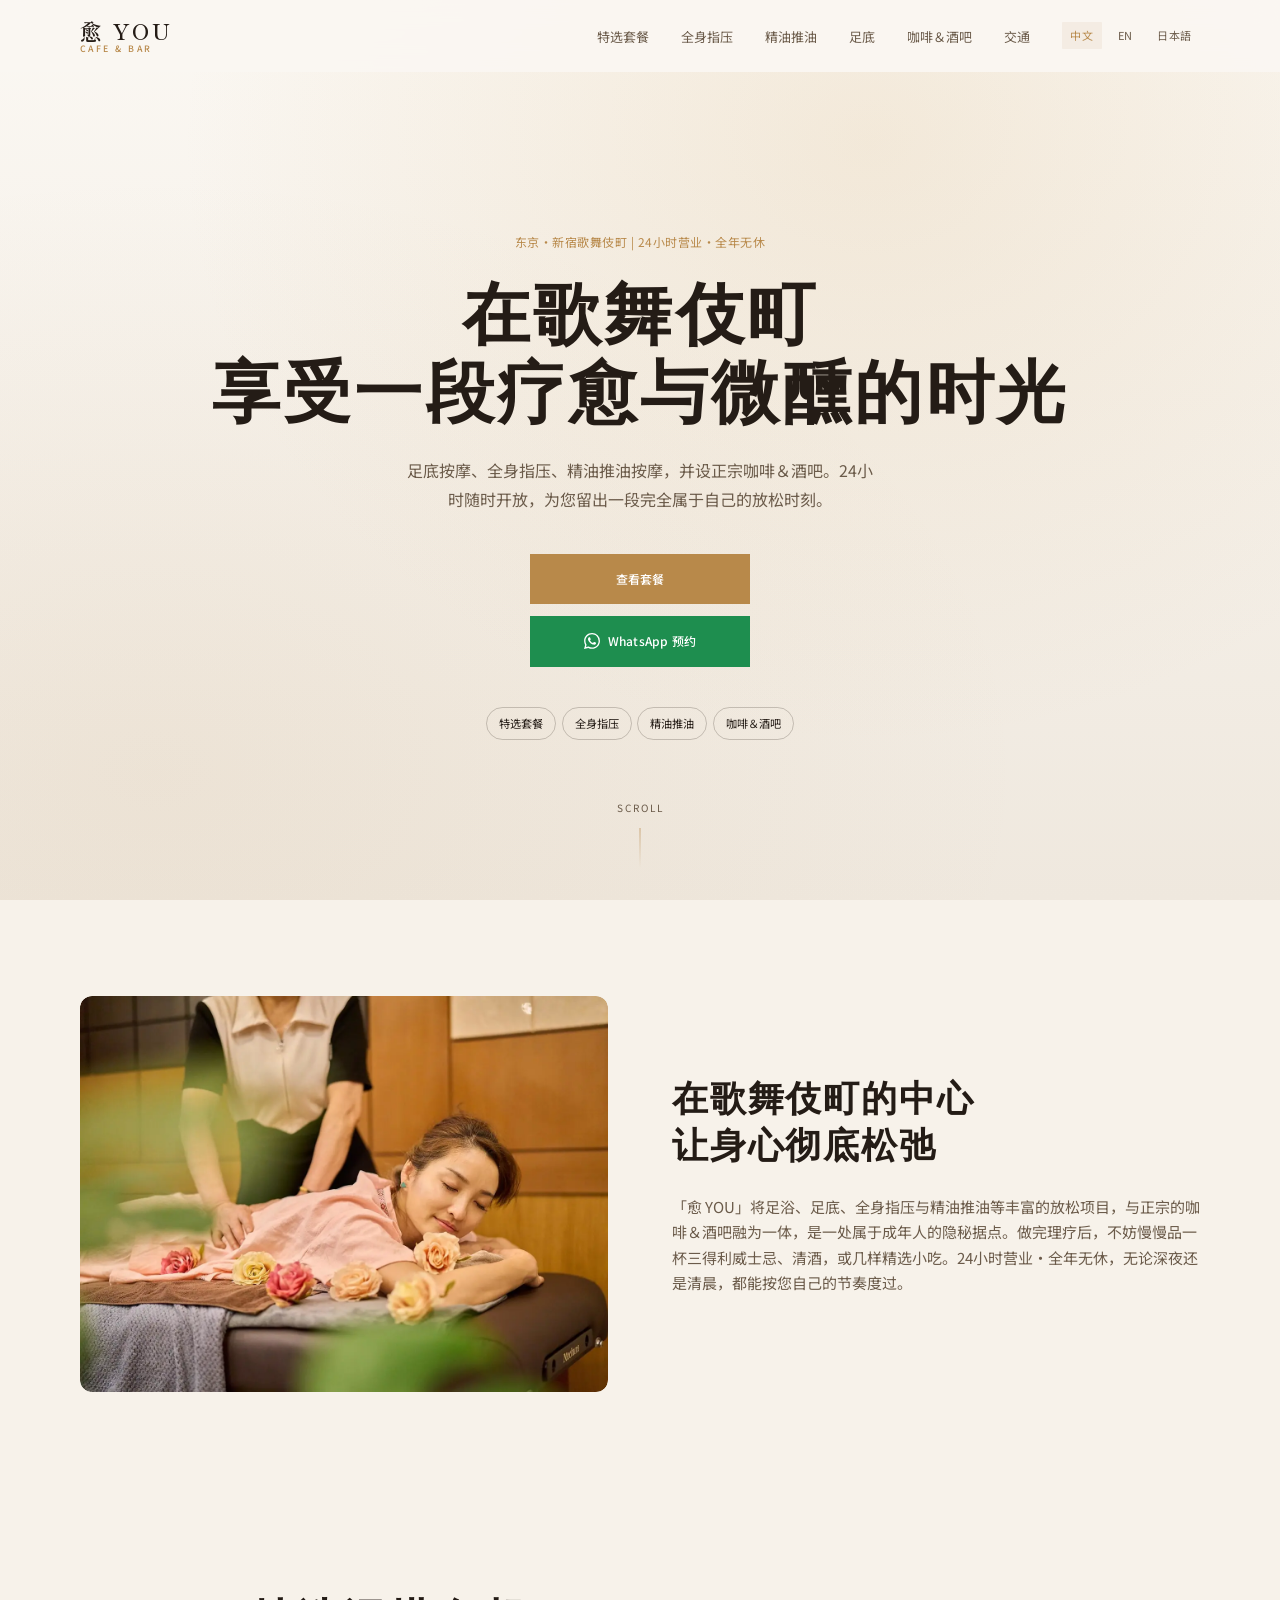
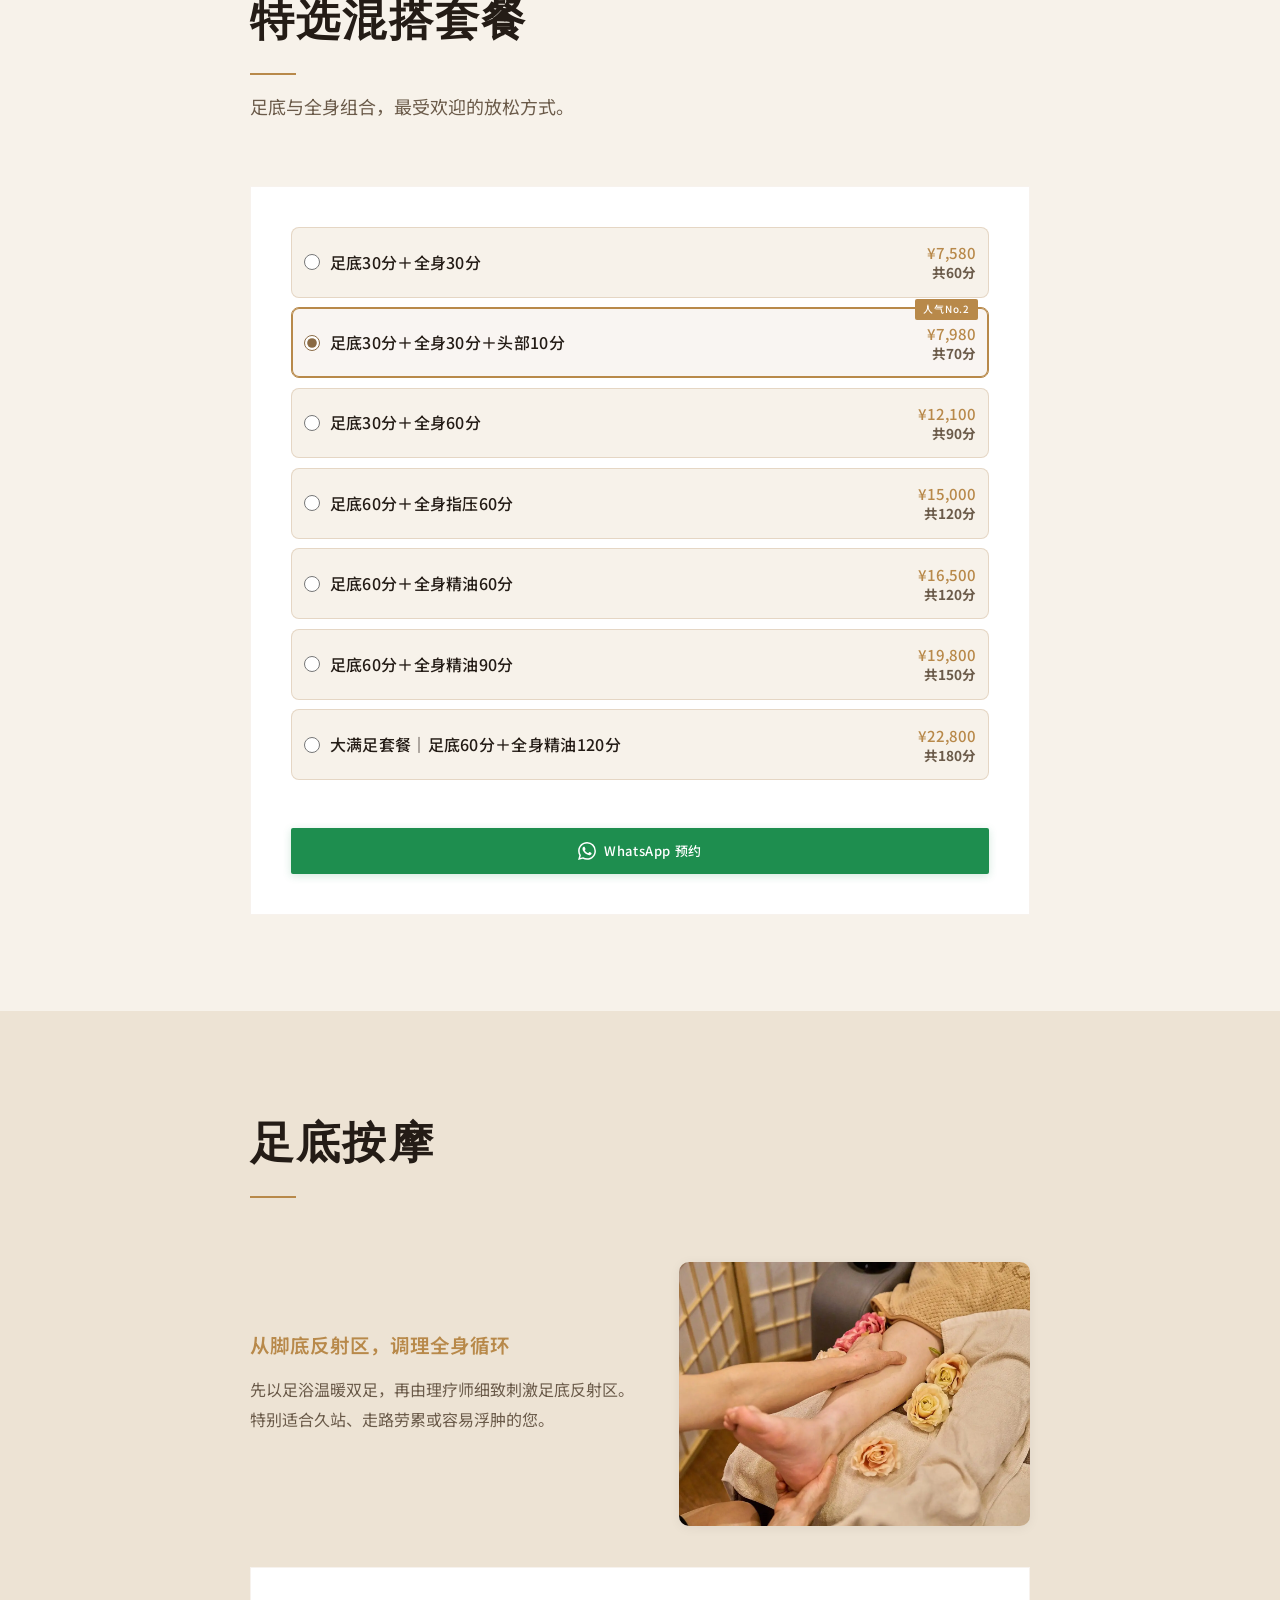
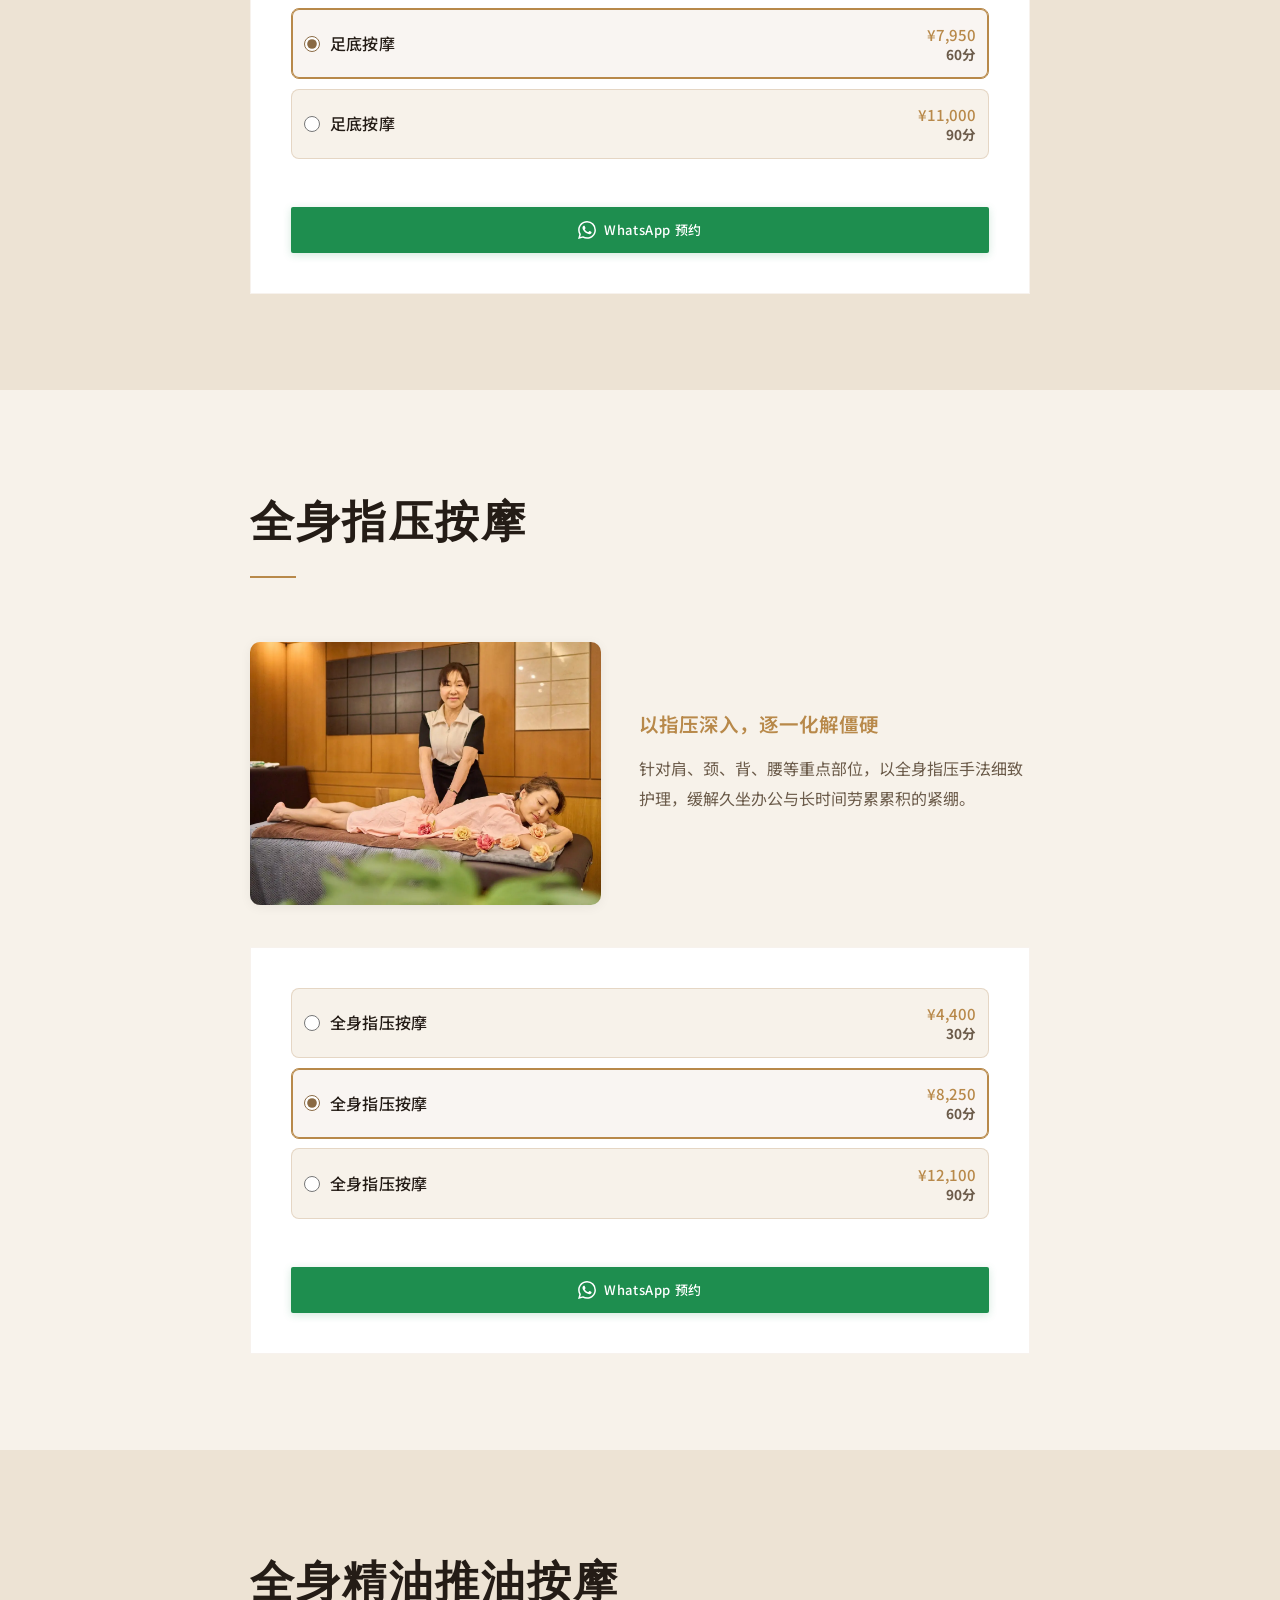
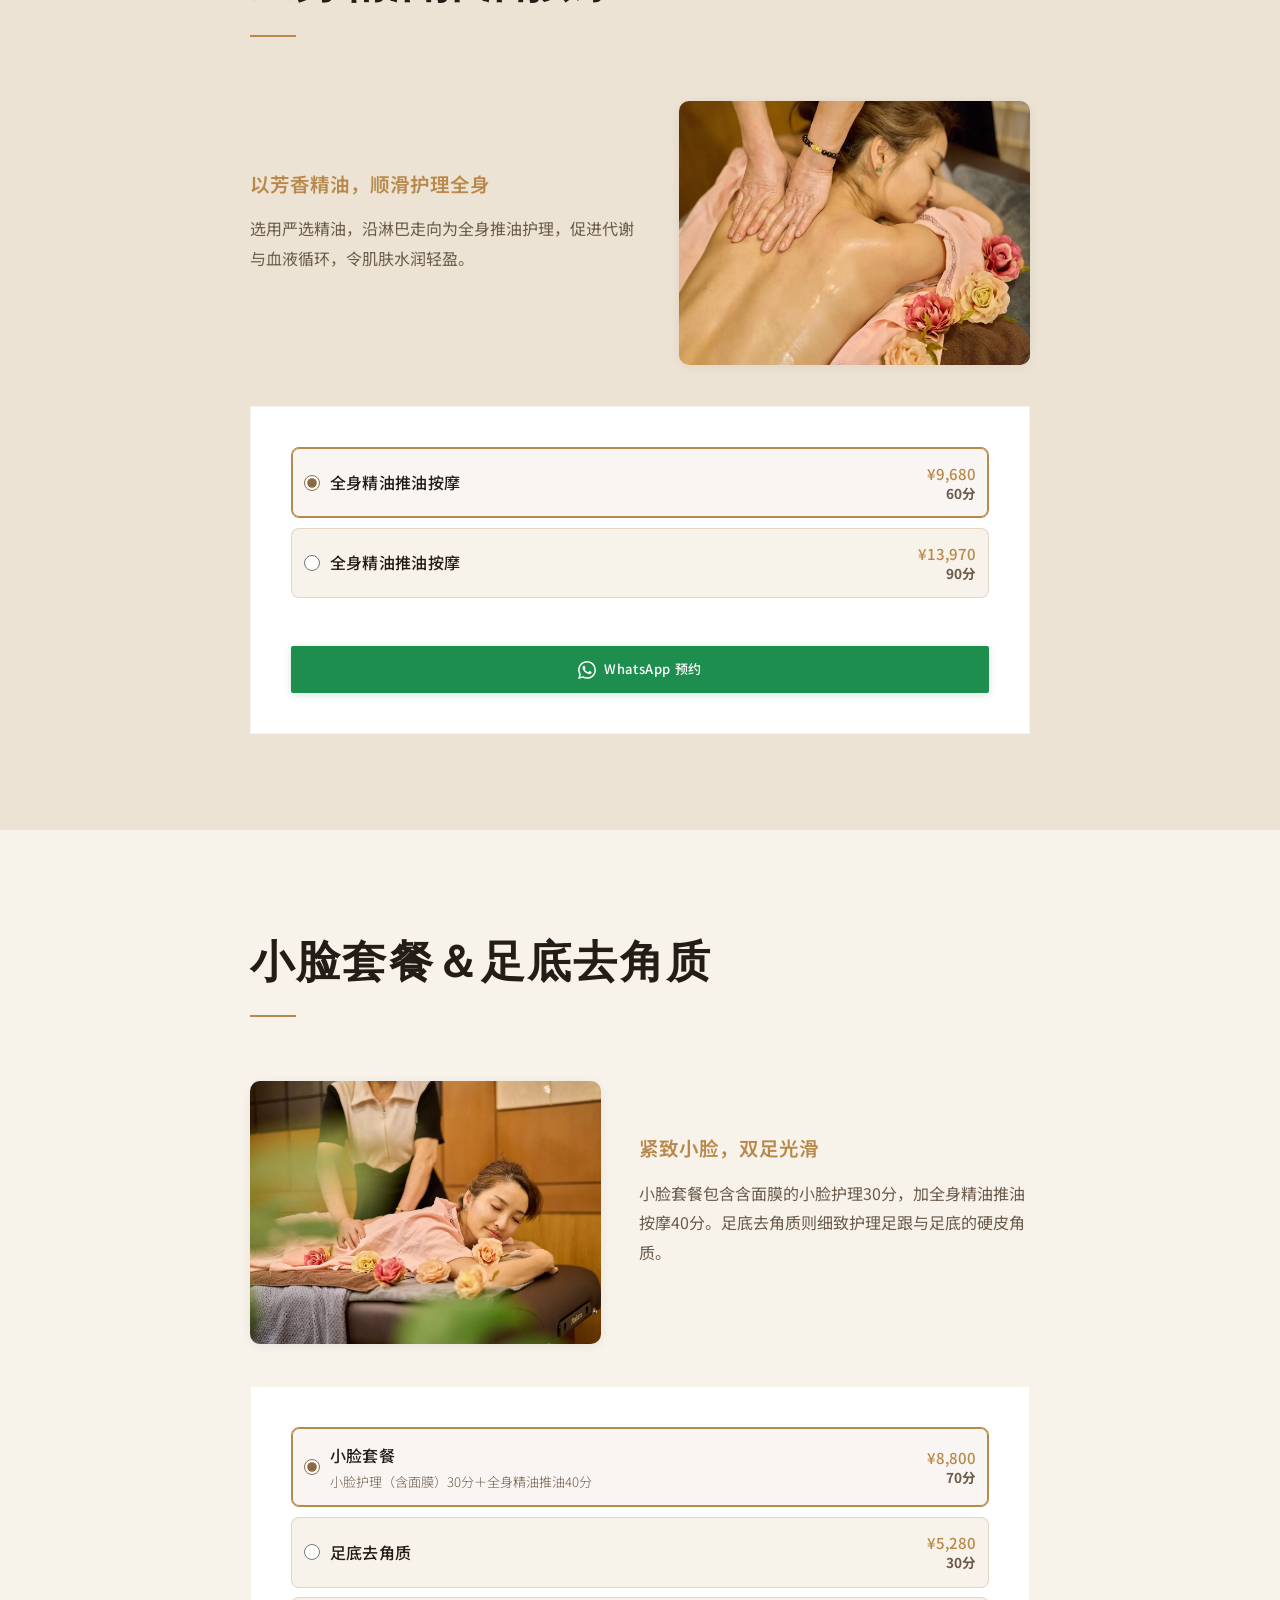
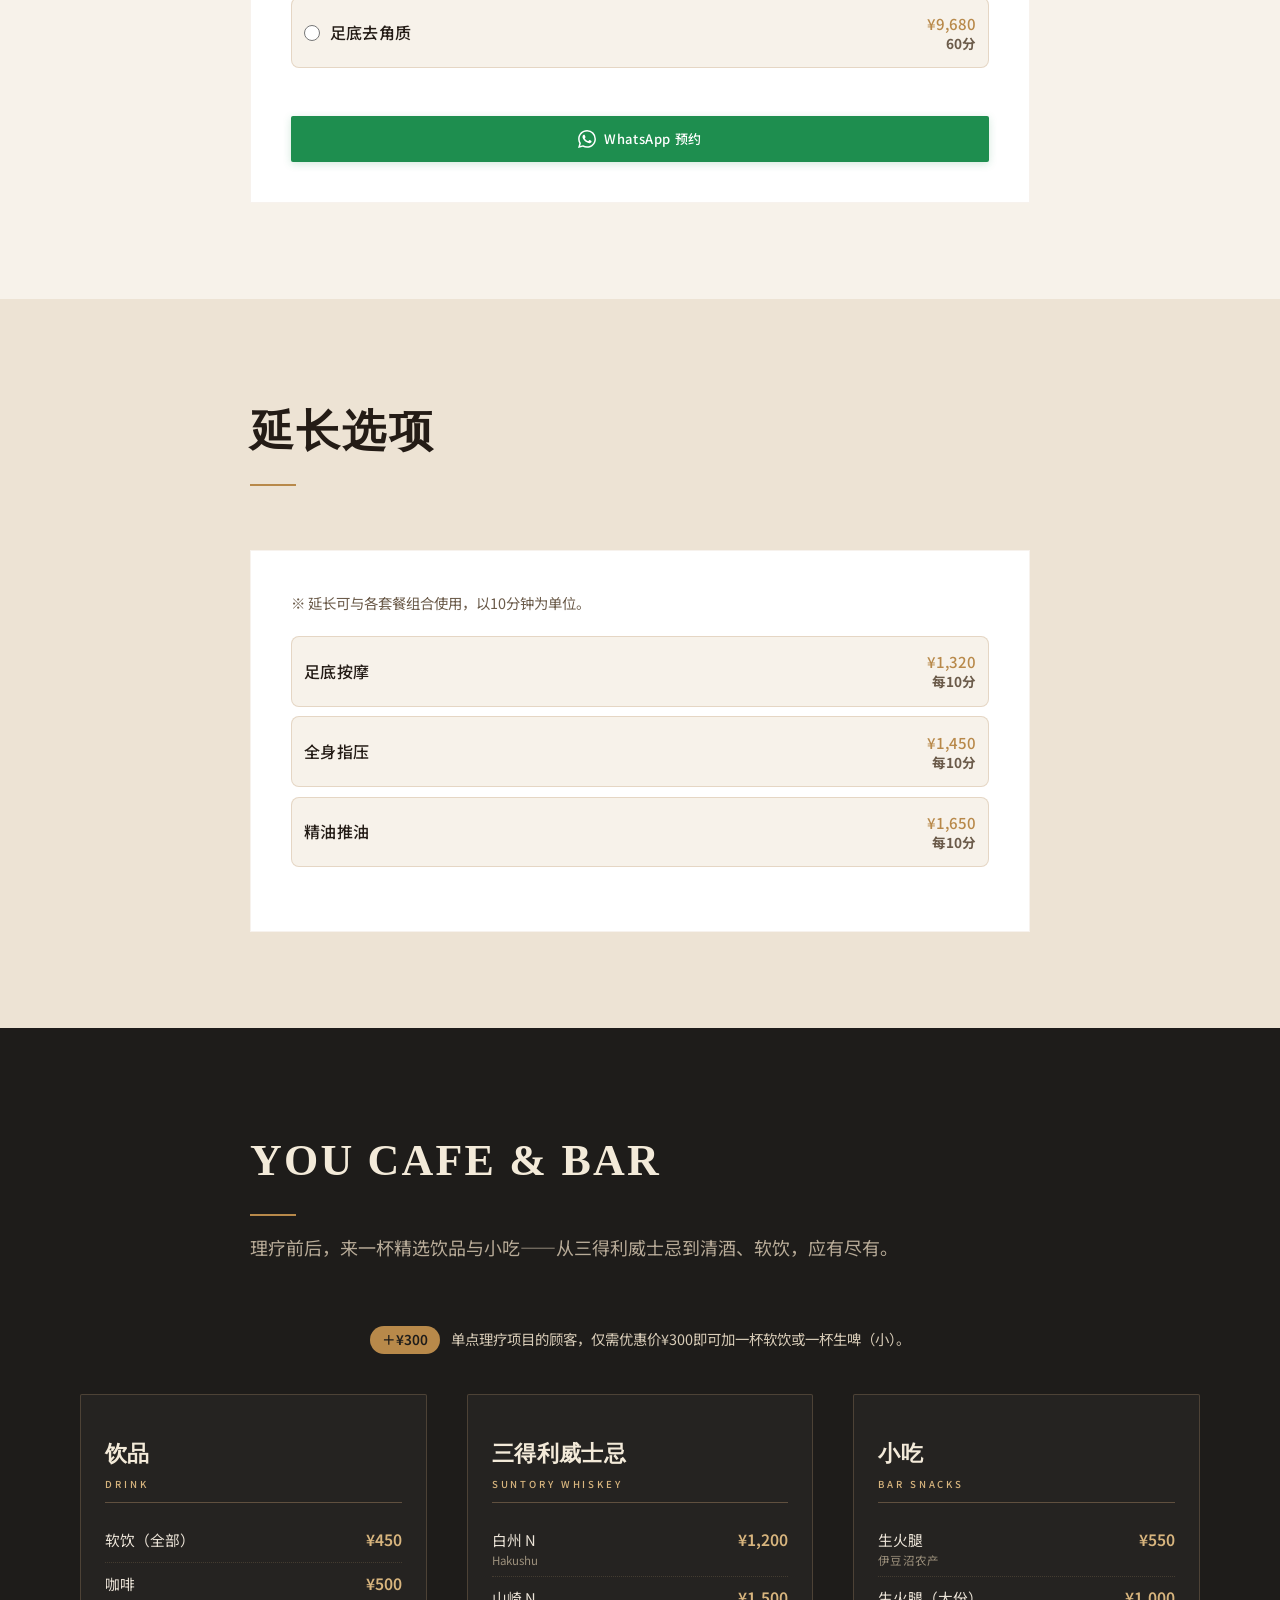
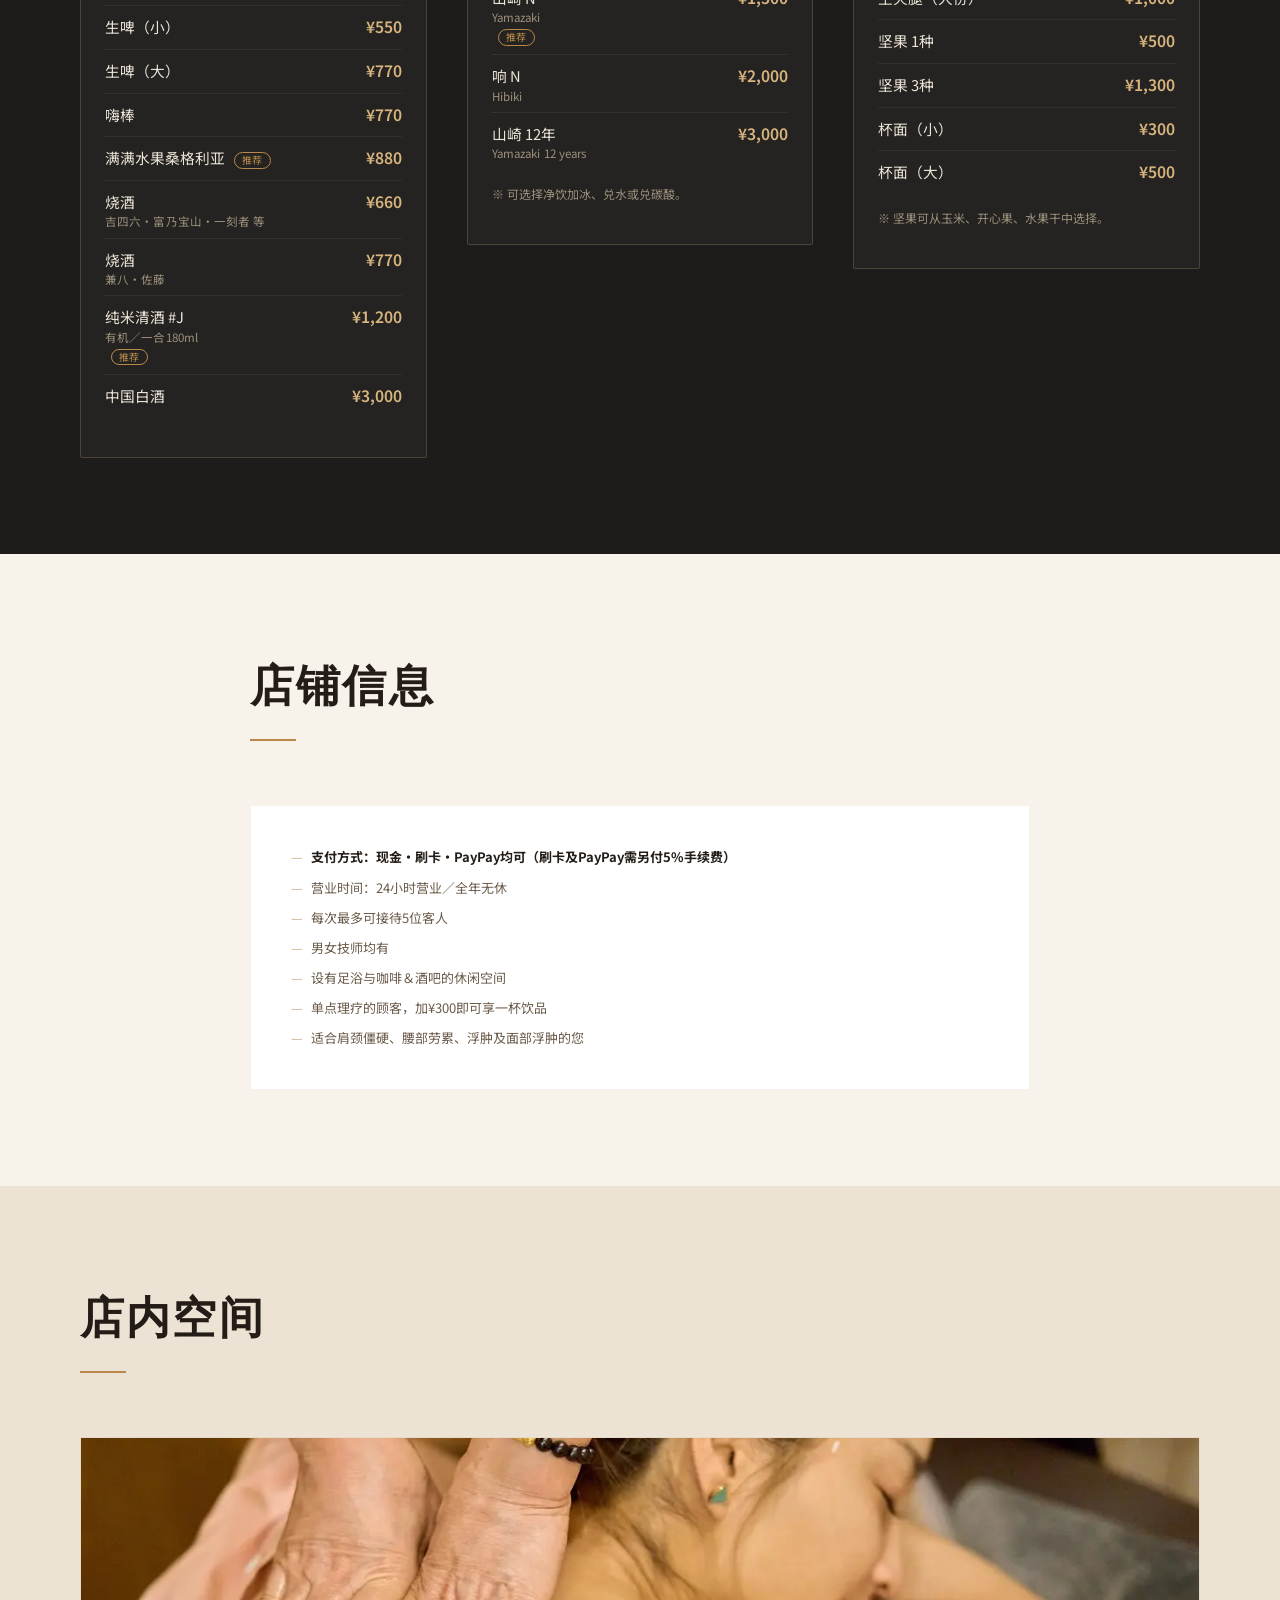
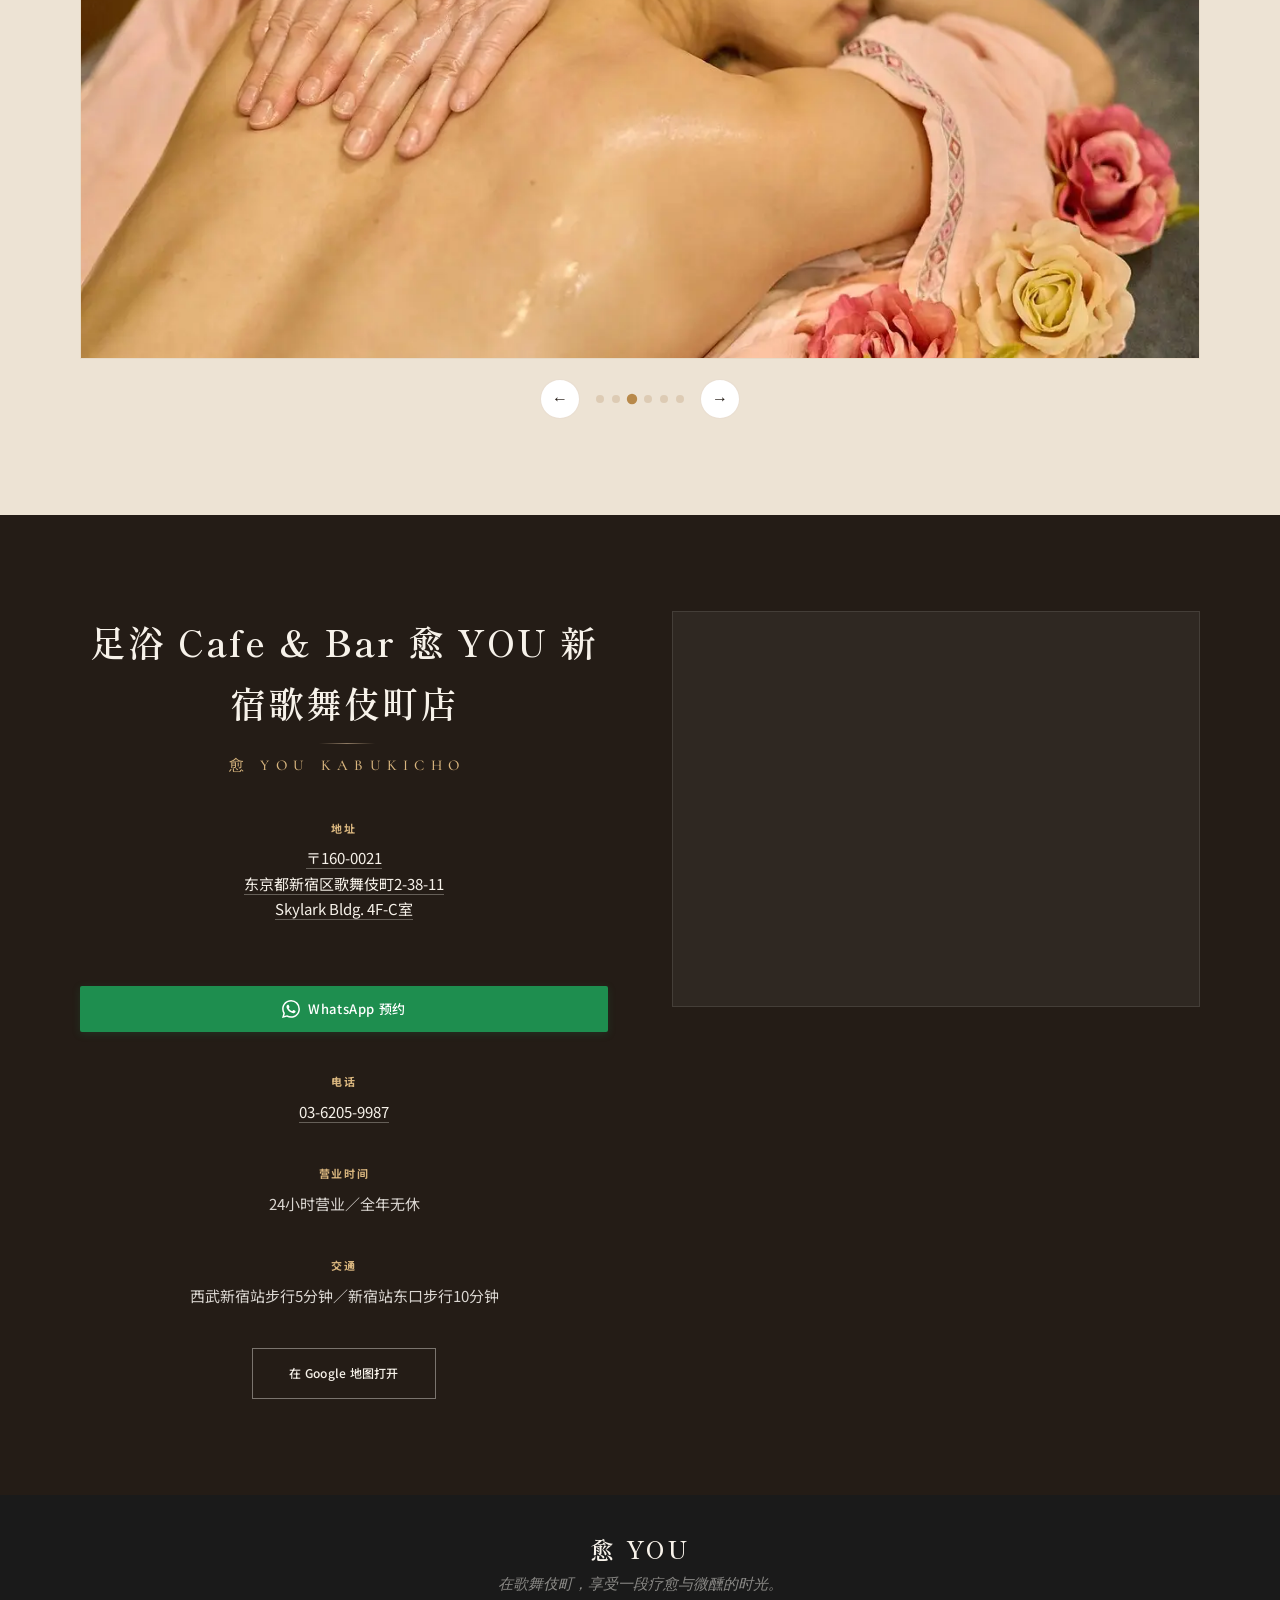
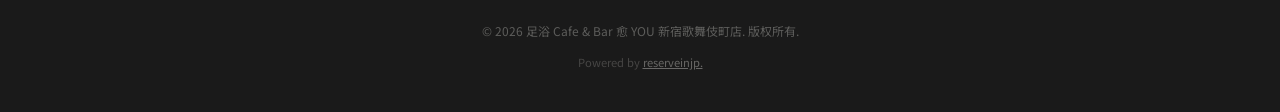
==== commit d61e72fd: "Move capacity/payment/therapist info into Shop Info list; revert booking notes; option cards drop pr" ====
--- a/cn/index.html
+++ b/cn/index.html
@@ -90,37 +90,37 @@
           <div class="option-rows">
             <label class="opt-row">
               <input type="radio" name="special-sel" value="Special 1: Foot30 + Body30 (60min)">
-              <span class="opt-duration"><span class="opt-name">足底＋全身</span></span>
+              <span class="opt-duration"><span class="opt-name">足底30分＋全身30分</span></span>
               <span class="opt-price">¥7,580<small>共60分</small></span>
             </label>
             <label class="opt-row">
               <input type="radio" name="special-sel" value="Special 2: Foot30 + Body30 + Head10 (70min)" checked>
-              <span class="opt-duration"><span class="opt-name">足底＋全身＋头部<span class="opt-badge">人气No.2</span></span></span>
+              <span class="opt-duration"><span class="opt-name">足底30分＋全身30分＋头部10分<span class="opt-badge">人气No.2</span></span></span>
               <span class="opt-price">¥7,980<small>共70分</small></span>
             </label>
             <label class="opt-row">
               <input type="radio" name="special-sel" value="Special 3: Foot30 + Body60 (90min)">
-              <span class="opt-duration"><span class="opt-name">足底＋全身</span></span>
+              <span class="opt-duration"><span class="opt-name">足底30分＋全身60分</span></span>
               <span class="opt-price">¥12,100<small>共90分</small></span>
             </label>
             <label class="opt-row">
               <input type="radio" name="special-sel" value="Special 4: Foot60 + Body Acupressure60 (120min)">
-              <span class="opt-duration"><span class="opt-name">足底＋全身指压</span></span>
+              <span class="opt-duration"><span class="opt-name">足底60分＋全身指压60分</span></span>
               <span class="opt-price">¥15,000<small>共120分</small></span>
             </label>
             <label class="opt-row">
               <input type="radio" name="special-sel" value="Special 5: Foot60 + Body Oil60 (120min)">
-              <span class="opt-duration"><span class="opt-name">足底＋全身精油</span></span>
+              <span class="opt-duration"><span class="opt-name">足底60分＋全身精油60分</span></span>
               <span class="opt-price">¥16,500<small>共120分</small></span>
             </label>
             <label class="opt-row">
               <input type="radio" name="special-sel" value="Special 6: Foot60 + Body Oil90 (150min)">
-              <span class="opt-duration"><span class="opt-name">足底＋全身精油</span></span>
+              <span class="opt-duration"><span class="opt-name">足底60分＋全身精油90分</span></span>
               <span class="opt-price">¥19,800<small>共150分</small></span>
             </label>
             <label class="opt-row">
               <input type="radio" name="special-sel" value="Special 7 Grand: Foot60 + Body Oil120 (180min)">
-              <span class="opt-duration"><span class="opt-name">大满足套餐｜足底＋全身精油</span></span>
+              <span class="opt-duration"><span class="opt-name">大满足套餐｜足底60分＋全身精油120分</span></span>
               <span class="opt-price">¥22,800<small>共180分</small></span>
             </label>
           </div>
@@ -331,8 +331,10 @@
         </header>
         <article class="service-card service-card-wide">
           <ul class="includes">
-            <li><strong>支付方式：现金・各类信用卡</strong></li>
+            <li><strong>支付方式：现金・刷卡・PayPay均可（刷卡及PayPay需另付5%手续费）</strong></li>
             <li>营业时间：24小时营业／全年无休</li>
+            <li>每次最多可接待5位客人</li>
+            <li>男女技师均有</li>
             <li>设有足浴与咖啡＆酒吧的休闲空间</li>
             <li>单点理疗的顾客，加¥300即可享一杯饮品</li>
             <li>适合肩颈僵硬、腰部劳累、浮肿及面部浮肿的您</li>
--- a/styles.css
+++ b/styles.css
@@ -862,6 +862,7 @@
 .opt-row {
   position: relative;
   display: flex;
+  flex-wrap: wrap;
   align-items: center;
   gap: 0.6rem;
   padding: 0.9rem 0.75rem;
@@ -890,6 +891,8 @@
   display: flex;
   align-items: center;
   gap: 0.5rem;
+  flex: 1 1 auto;
+  min-width: 0;
 }
 
 .opt-badge {
@@ -2004,3 +2007,12 @@
 @media (max-width: 640px) {
   .service-card-wide { padding: 1.1rem 0.75rem; }
 }
+.opt-row .opt-name,.opt-row .opt-sub{text-wrap:balance}
+
+/* Long option titles take the full row; price/time drop to a line below.
+   On very narrow screens fall back to balanced wrapping to avoid overflow. */
+.opt-row .opt-duration{min-width:max-content;}
+@media (max-width:380px){ .opt-row .opt-duration{min-width:0;} }
+
+/* Hero title: balance the two lines so no ≤3-char orphan remains on mobile */
+.hero-content h1{ text-wrap:balance; }
